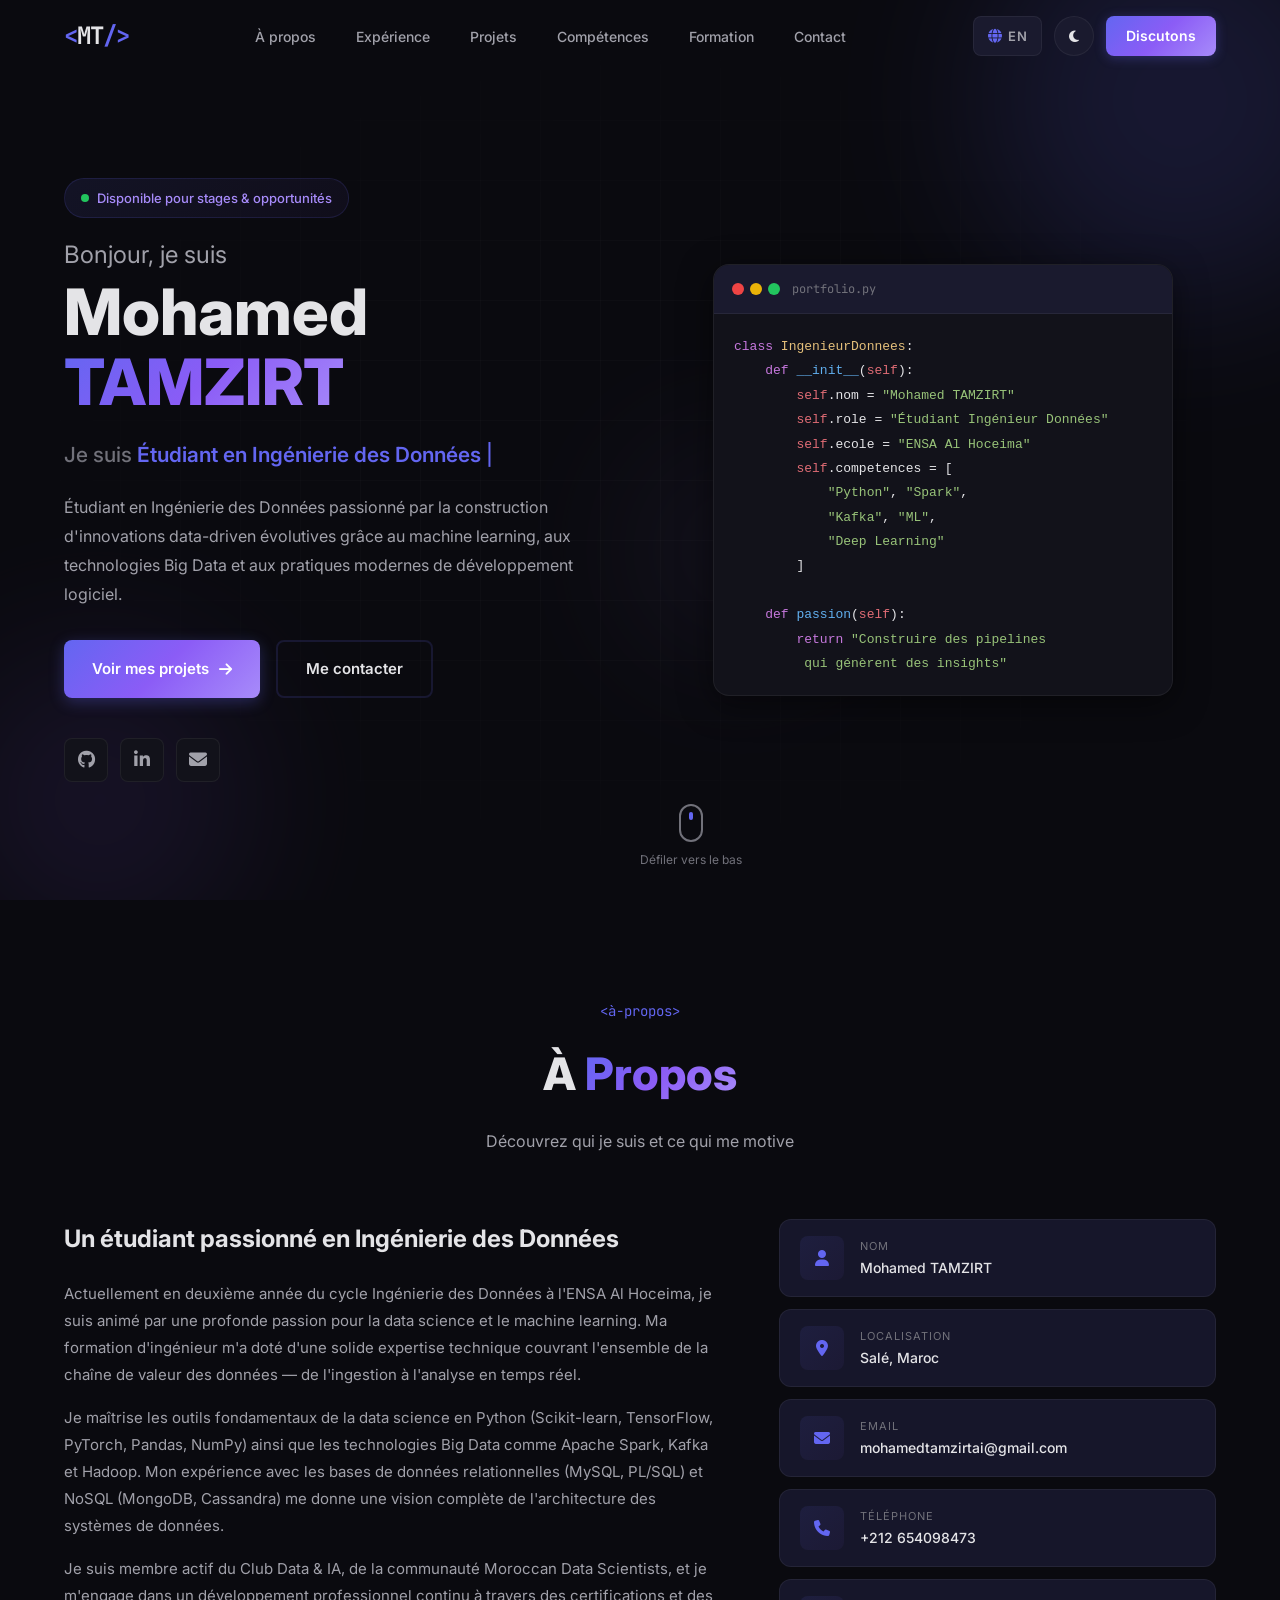
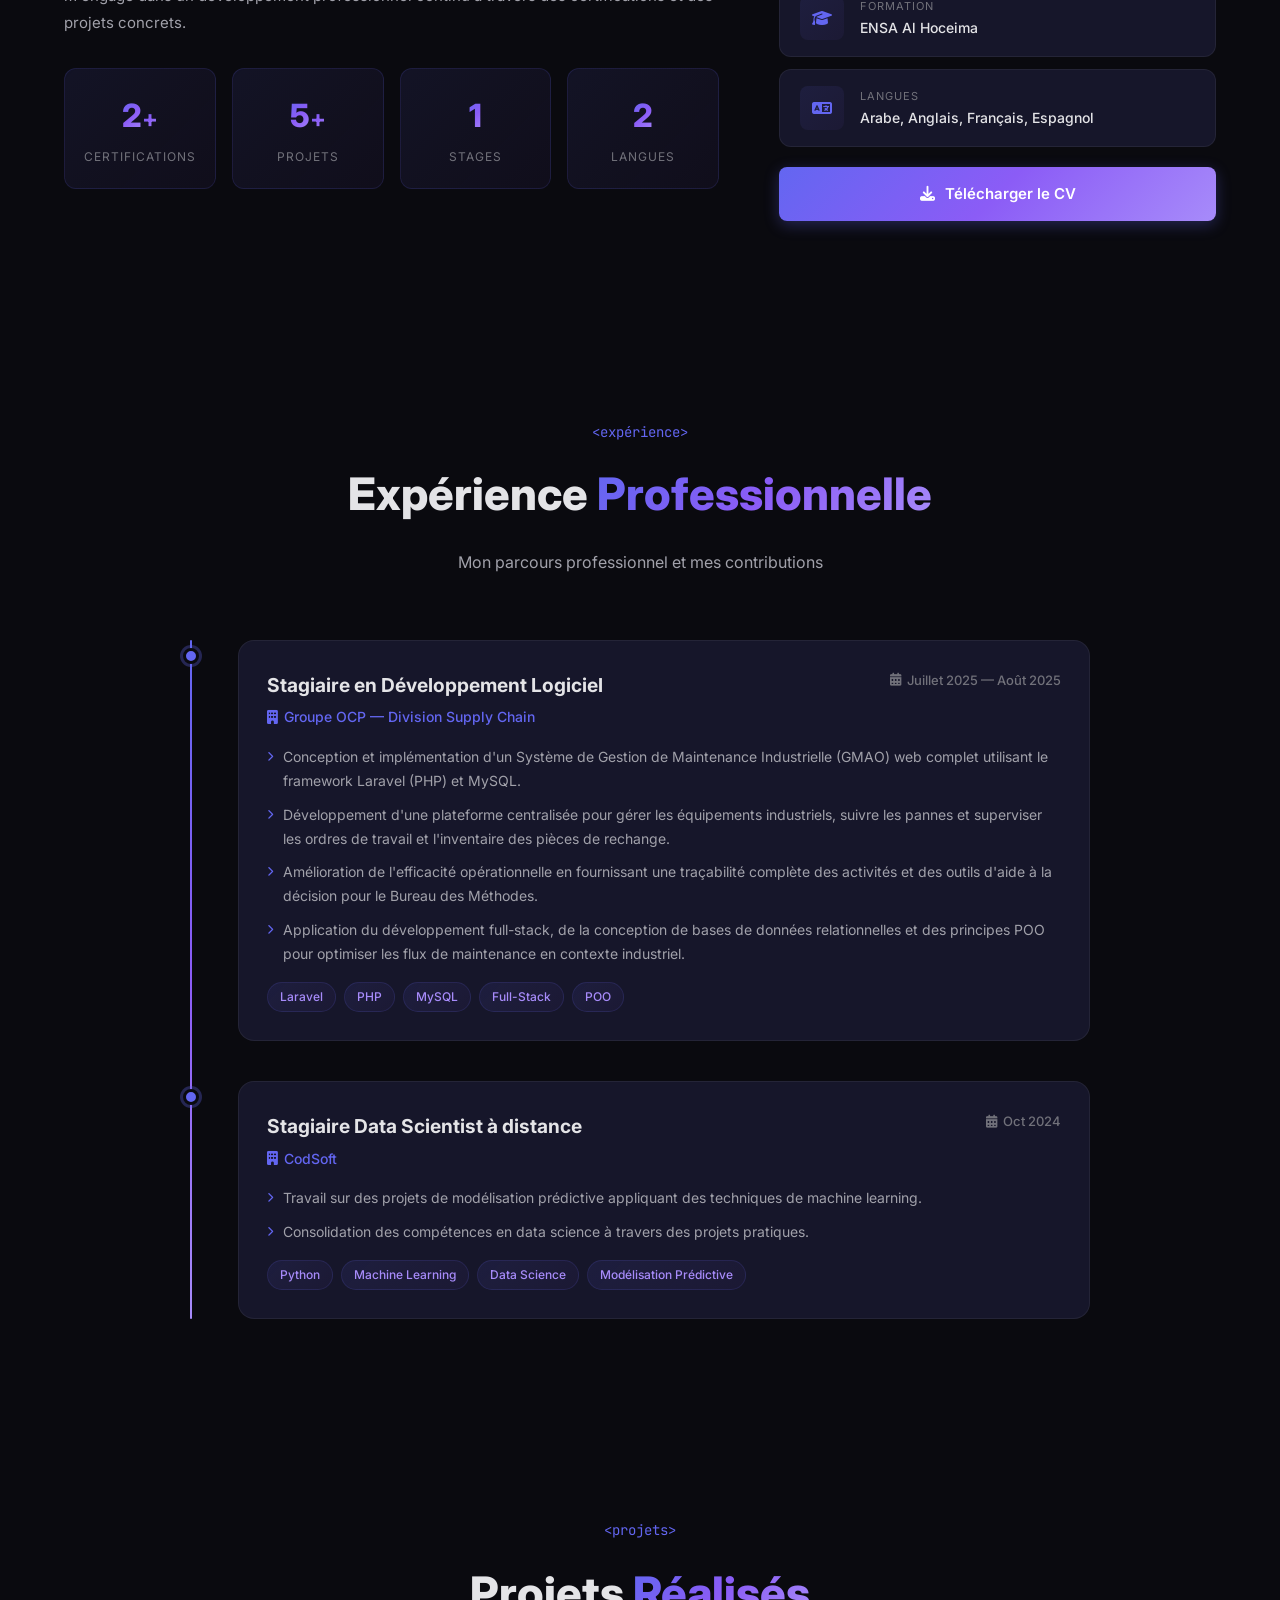
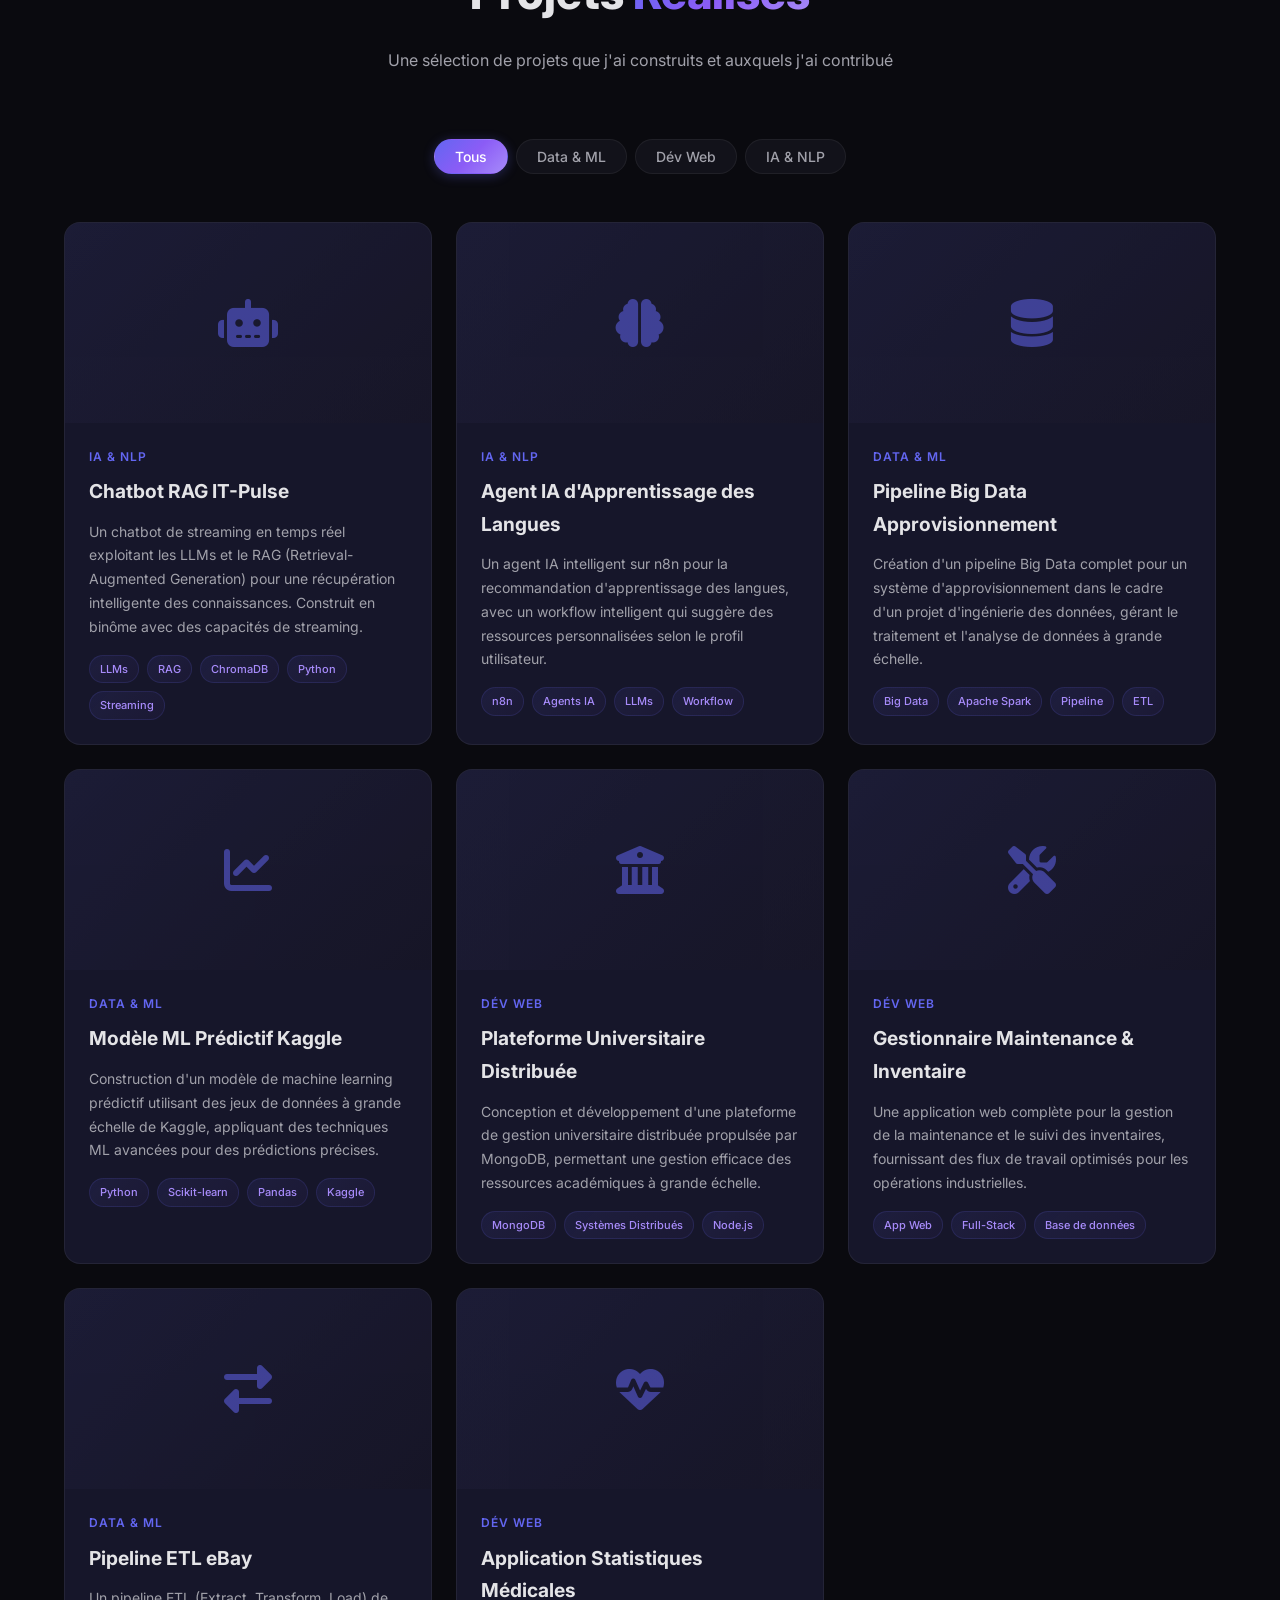
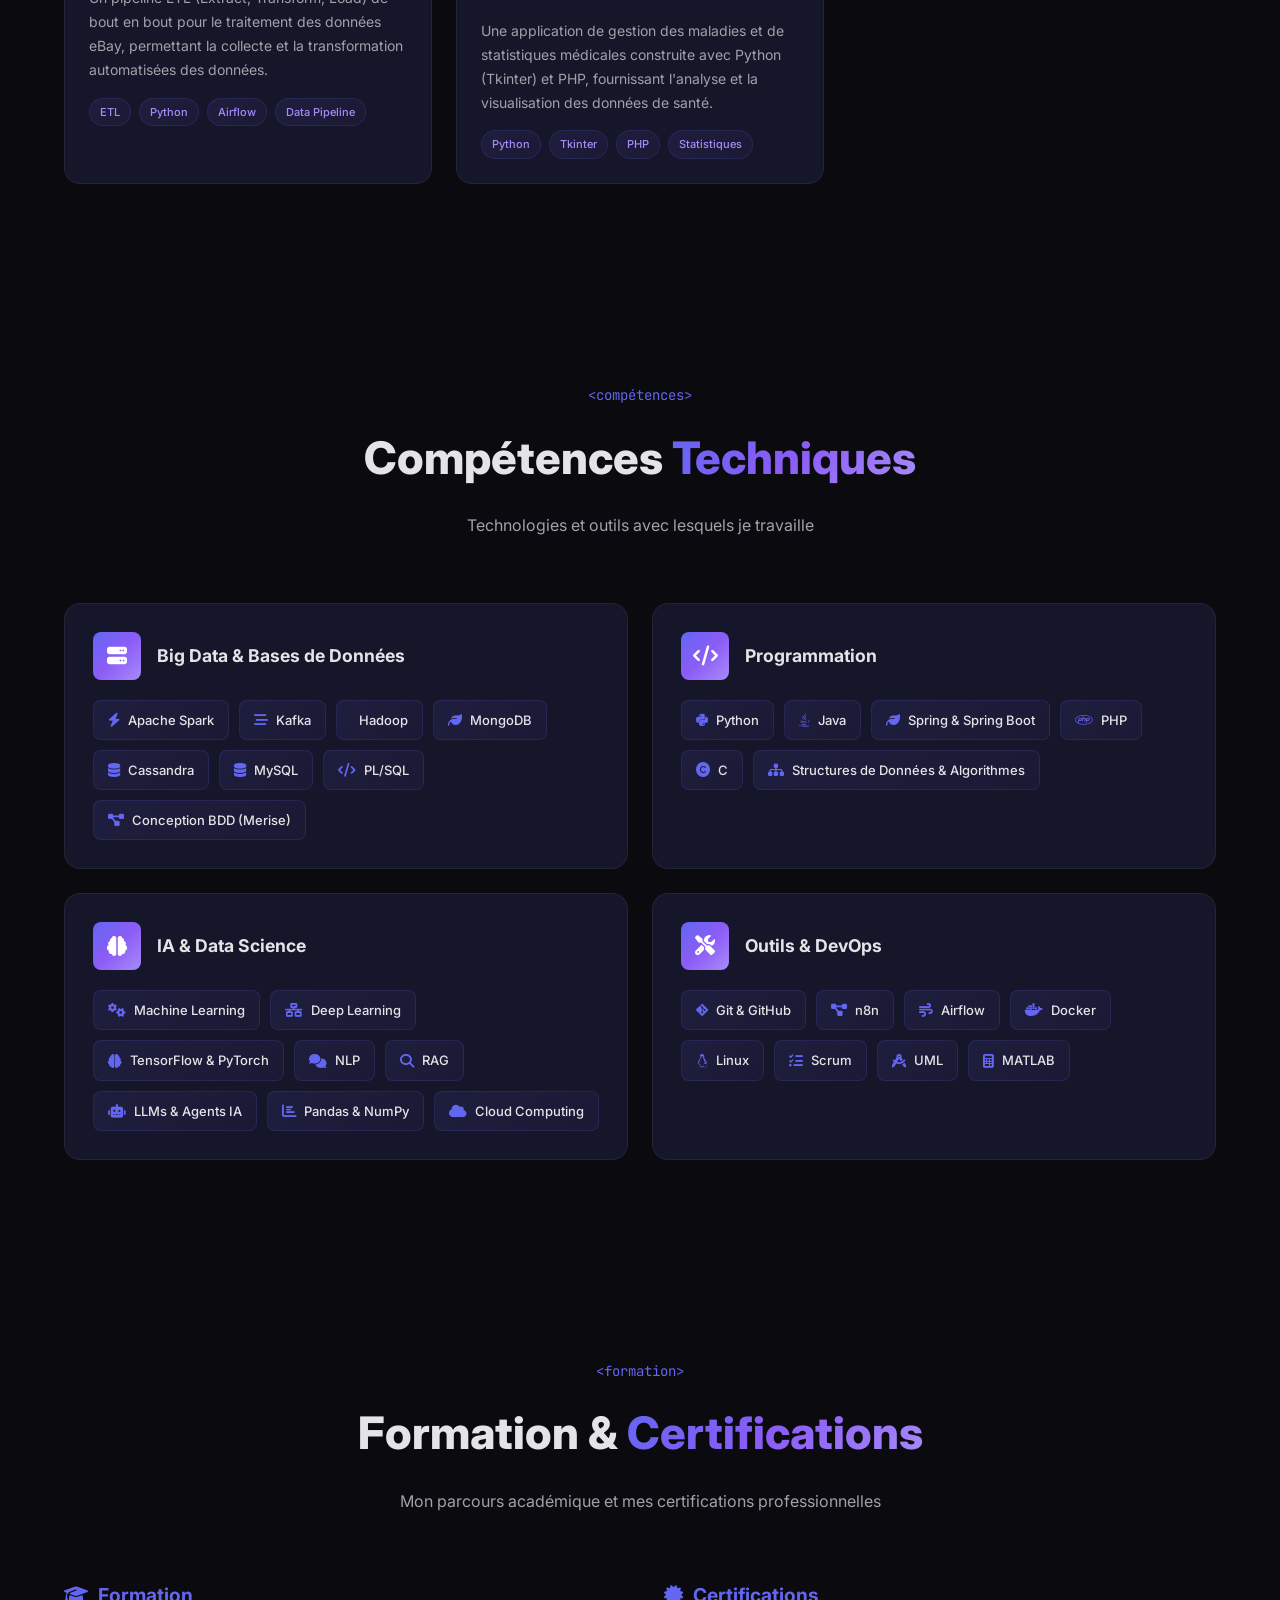
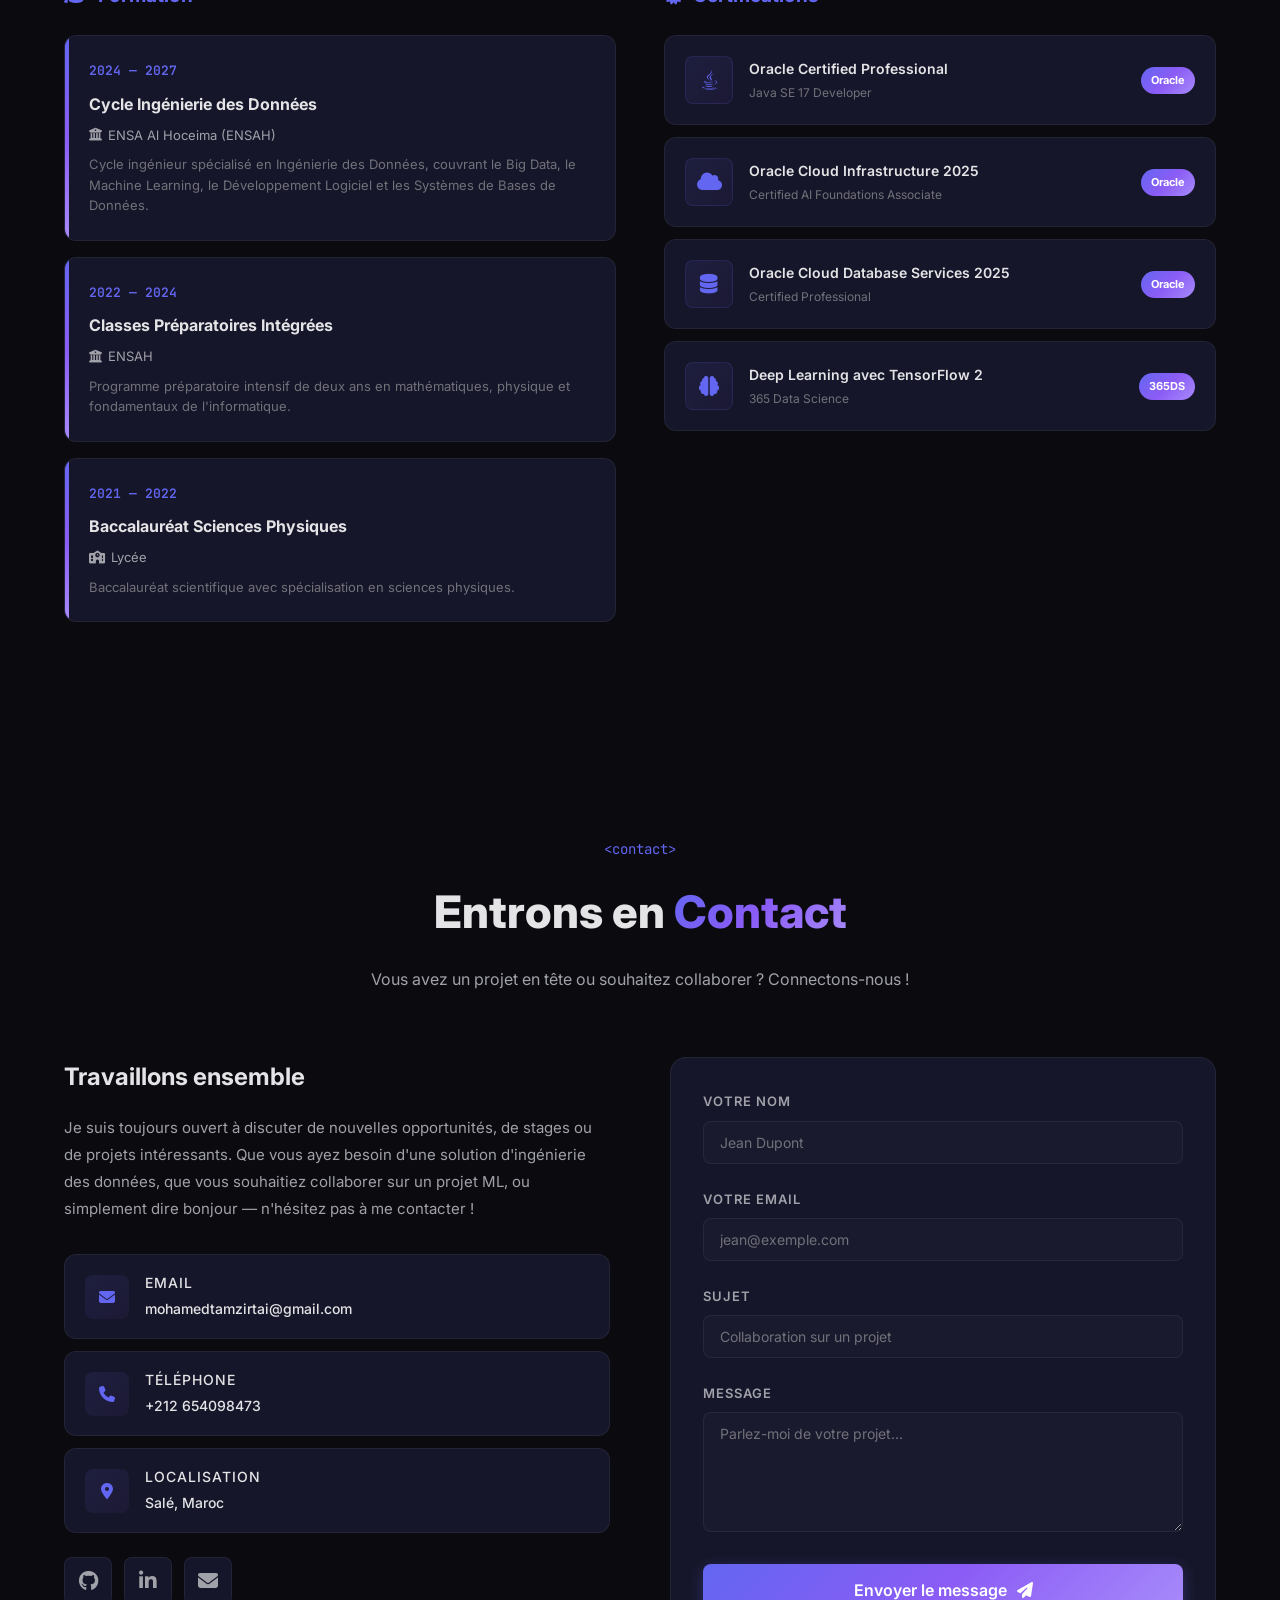
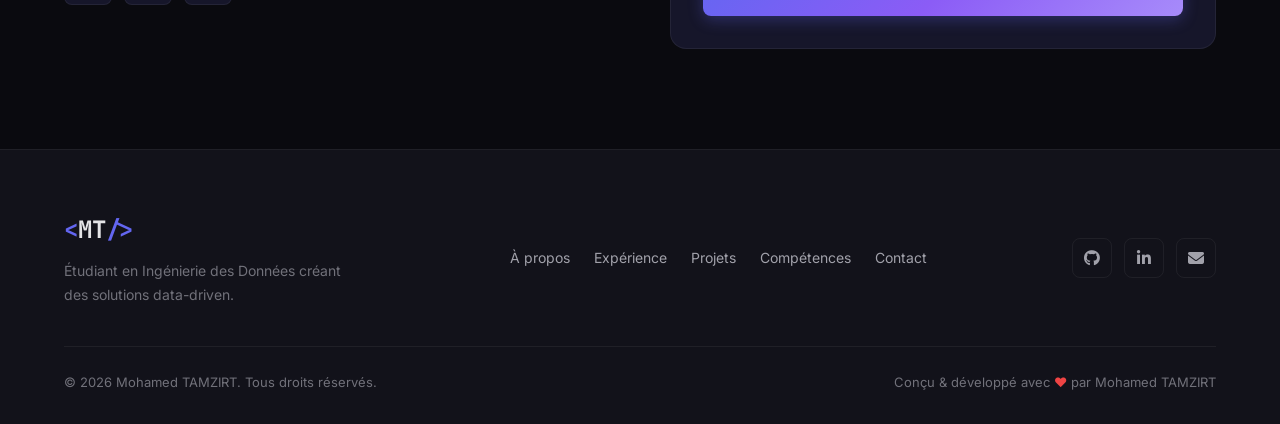
==== fr.html @ 0d6afde0 "feat: add main JavaScript functionality for interactive elements, smooth scrolling, theme toggle, ty" ====
<!DOCTYPE html>
<html lang="fr">
<head>
    <meta charset="UTF-8">
    <meta name="viewport" content="width=device-width, initial-scale=1.0">
    <title>Mohamed TAMZIRT | Étudiant en Ingénierie des Données</title>
    <meta name="description" content="Portfolio de Mohamed TAMZIRT - Étudiant en Ingénierie des Données spécialisé en Machine Learning, Big Data et Développement Logiciel.">
    <link rel="stylesheet" href="css/style.css">
    <link rel="preconnect" href="https://fonts.googleapis.com">
    <link rel="preconnect" href="https://fonts.gstatic.com" crossorigin>
    <link href="https://fonts.googleapis.com/css2?family=Inter:wght@300;400;500;600;700;800;900&family=JetBrains+Mono:wght@400;500;600&display=swap" rel="stylesheet">
    <link rel="stylesheet" href="https://cdnjs.cloudflare.com/ajax/libs/font-awesome/6.5.1/css/all.min.css">
</head>
<body>
    <!-- ==================== LOADER ==================== -->
    <div id="loader" class="loader">
        <div class="loader-content">
            <div class="loader-spinner"></div>
            <p class="loader-text">Chargement<span class="dots">...</span></p>
        </div>
    </div>

    <!-- ==================== CURSOR ==================== -->
    <div class="cursor-dot" id="cursor-dot"></div>
    <div class="cursor-outline" id="cursor-outline"></div>

    <!-- ==================== NAVIGATION ==================== -->
    <nav class="navbar" id="navbar">
        <div class="nav-container">
            <a href="#hero" class="nav-logo">
                <span class="logo-bracket">&lt;</span>MT<span class="logo-bracket">/&gt;</span>
            </a>
            <ul class="nav-menu" id="nav-menu">
                <li><a href="#about" class="nav-link" data-text="À propos">À propos</a></li>
                <li><a href="#experience" class="nav-link" data-text="Expérience">Expérience</a></li>
                <li><a href="#projects" class="nav-link" data-text="Projets">Projets</a></li>
                <li><a href="#skills" class="nav-link" data-text="Compétences">Compétences</a></li>
                <li><a href="#education" class="nav-link" data-text="Formation">Formation</a></li>
                <li><a href="#contact" class="nav-link" data-text="Contact">Contact</a></li>
            </ul>
            <div class="nav-actions">
                <a href="index.html" class="lang-switch" title="English version">
                    <i class="fas fa-globe"></i> EN
                </a>
                <button class="theme-toggle" id="theme-toggle" aria-label="Changer le thème">
                    <i class="fas fa-moon"></i>
                    <i class="fas fa-sun"></i>
                </button>
                <a href="#contact" class="nav-cta">Discutons</a>
                <button class="hamburger" id="hamburger" aria-label="Menu">
                    <span></span>
                    <span></span>
                    <span></span>
                </button>
            </div>
        </div>
    </nav>

    <!-- ==================== HERO ==================== -->
    <section id="hero" class="hero">
        <div class="hero-bg-effects">
            <div class="gradient-orb orb-1"></div>
            <div class="gradient-orb orb-2"></div>
            <div class="gradient-orb orb-3"></div>
            <div class="grid-overlay"></div>
        </div>
        <div class="hero-container">
            <div class="hero-content">
                <div class="hero-badge" data-aos="fade-down">
                    <span class="badge-dot"></span>
                    Disponible pour stages & opportunités
                </div>
                <h1 class="hero-title" data-aos="fade-up">
                    <span class="title-line">Bonjour, je suis</span>
                    <span class="title-name">Mohamed <span class="text-gradient">TAMZIRT</span></span>
                </h1>
                <div class="hero-typewriter" data-aos="fade-up" data-aos-delay="200">
                    <span class="typewriter-prefix">Je suis </span>
                    <span class="typewriter-text" id="typewriter"></span>
                    <span class="typewriter-cursor">|</span>
                </div>
                <p class="hero-description" data-aos="fade-up" data-aos-delay="300">
                    Étudiant en Ingénierie des Données passionné par la construction d'innovations 
                    data-driven évolutives grâce au machine learning, aux technologies Big Data et 
                    aux pratiques modernes de développement logiciel.
                </p>
                <div class="hero-actions" data-aos="fade-up" data-aos-delay="400">
                    <a href="#projects" class="btn btn-primary">
                        <span>Voir mes projets</span>
                        <i class="fas fa-arrow-right"></i>
                    </a>
                    <a href="#contact" class="btn btn-outline">
                        <span>Me contacter</span>
                    </a>
                </div>
                <div class="hero-socials" data-aos="fade-up" data-aos-delay="500">
                    <a href="https://github.com/TAMZIRT-MOHAMED" target="_blank" rel="noopener" class="social-link" aria-label="GitHub">
                        <i class="fab fa-github"></i>
                    </a>
                    <a href="https://www.linkedin.com/in/mohamed-tamzirt-740953252/" target="_blank" rel="noopener" class="social-link" aria-label="LinkedIn">
                        <i class="fab fa-linkedin-in"></i>
                    </a>
                    <a href="mailto:mohamedtamzirtai@gmail.com" class="social-link" aria-label="Email">
                        <i class="fas fa-envelope"></i>
                    </a>
                </div>
            </div>
            <div class="hero-visual" data-aos="fade-left" data-aos-delay="300">
                <div class="hero-card">
                    <div class="card-header">
                        <div class="card-dots">
                            <span class="dot red"></span>
                            <span class="dot yellow"></span>
                            <span class="dot green"></span>
                        </div>
                        <span class="card-title">portfolio.py</span>
                    </div>
                    <div class="card-body">
                        <pre><code><span class="code-keyword">class</span> <span class="code-class">IngenieurDonnees</span>:
    <span class="code-keyword">def</span> <span class="code-func">__init__</span>(<span class="code-param">self</span>):
        <span class="code-param">self</span>.nom = <span class="code-string">"Mohamed TAMZIRT"</span>
        <span class="code-param">self</span>.role = <span class="code-string">"Étudiant Ingénieur Données"</span>
        <span class="code-param">self</span>.ecole = <span class="code-string">"ENSA Al Hoceima"</span>
        <span class="code-param">self</span>.competences = [
            <span class="code-string">"Python"</span>, <span class="code-string">"Spark"</span>,
            <span class="code-string">"Kafka"</span>, <span class="code-string">"ML"</span>,
            <span class="code-string">"Deep Learning"</span>
        ]

    <span class="code-keyword">def</span> <span class="code-func">passion</span>(<span class="code-param">self</span>):
        <span class="code-keyword">return</span> <span class="code-string">"Construire des pipelines<br>         qui génèrent des insights"</span></code></pre>
                    </div>
                </div>
            </div>
        </div>
        <div class="scroll-indicator" data-aos="fade-up" data-aos-delay="600">
            <div class="mouse">
                <div class="wheel"></div>
            </div>
            <span>Défiler vers le bas</span>
        </div>
    </section>

    <!-- ==================== ABOUT ==================== -->
    <section id="about" class="section about">
        <div class="container">
            <div class="section-header" data-aos="fade-up">
                <span class="section-tag">&lt;à-propos&gt;</span>
                <h2 class="section-title">À <span class="text-gradient">Propos</span></h2>
                <p class="section-subtitle">Découvrez qui je suis et ce qui me motive</p>
            </div>
            <div class="about-grid">
                <div class="about-content" data-aos="fade-right">
                    <h3>Un étudiant passionné en Ingénierie des Données</h3>
                    <p>
                        Actuellement en deuxième année du cycle Ingénierie des Données à l'ENSA Al Hoceima, 
                        je suis animé par une profonde passion pour la data science et le machine learning. 
                        Ma formation d'ingénieur m'a doté d'une solide expertise technique couvrant l'ensemble 
                        de la chaîne de valeur des données — de l'ingestion à l'analyse en temps réel.
                    </p>
                    <p>
                        Je maîtrise les outils fondamentaux de la data science en Python (Scikit-learn, TensorFlow, 
                        PyTorch, Pandas, NumPy) ainsi que les technologies Big Data comme Apache Spark, Kafka 
                        et Hadoop. Mon expérience avec les bases de données relationnelles (MySQL, PL/SQL) et NoSQL 
                        (MongoDB, Cassandra) me donne une vision complète de l'architecture des systèmes de données.
                    </p>
                    <p>
                        Je suis membre actif du Club Data & IA, de la communauté Moroccan Data Scientists, 
                        et je m'engage dans un développement professionnel continu à travers des certifications 
                        et des projets concrets.
                    </p>
                    <div class="about-stats">
                        <div class="stat-card">
                            <span class="stat-number" data-count="4">0</span><span class="stat-plus">+</span>
                            <span class="stat-label">Certifications</span>
                        </div>
                        <div class="stat-card">
                            <span class="stat-number" data-count="8">0</span><span class="stat-plus">+</span>
                            <span class="stat-label">Projets</span>
                        </div>
                        <div class="stat-card">
                            <span class="stat-number" data-count="2">0</span>
                            <span class="stat-label">Stages</span>
                        </div>
                        <div class="stat-card">
                            <span class="stat-number" data-count="4">0</span>
                            <span class="stat-label">Langues</span>
                        </div>
                    </div>
                </div>
                <div class="about-details" data-aos="fade-left">
                    <div class="detail-card">
                        <div class="detail-icon"><i class="fas fa-user"></i></div>
                        <div class="detail-info">
                            <span class="detail-label">Nom</span>
                            <span class="detail-value">Mohamed TAMZIRT</span>
                        </div>
                    </div>
                    <div class="detail-card">
                        <div class="detail-icon"><i class="fas fa-map-marker-alt"></i></div>
                        <div class="detail-info">
                            <span class="detail-label">Localisation</span>
                            <span class="detail-value">Salé, Maroc</span>
                        </div>
                    </div>
                    <div class="detail-card">
                        <div class="detail-icon"><i class="fas fa-envelope"></i></div>
                        <div class="detail-info">
                            <span class="detail-label">Email</span>
                            <span class="detail-value">mohamedtamzirtai@gmail.com</span>
                        </div>
                    </div>
                    <div class="detail-card">
                        <div class="detail-icon"><i class="fas fa-phone"></i></div>
                        <div class="detail-info">
                            <span class="detail-label">Téléphone</span>
                            <span class="detail-value">+212 654098473</span>
                        </div>
                    </div>
                    <div class="detail-card">
                        <div class="detail-icon"><i class="fas fa-graduation-cap"></i></div>
                        <div class="detail-info">
                            <span class="detail-label">Formation</span>
                            <span class="detail-value">ENSA Al Hoceima</span>
                        </div>
                    </div>
                    <div class="detail-card">
                        <div class="detail-icon"><i class="fas fa-language"></i></div>
                        <div class="detail-info">
                            <span class="detail-label">Langues</span>
                            <span class="detail-value">Arabe, Anglais, Français, Espagnol</span>
                        </div>
                    </div>
                    <a href="assets/Mohamed_TAMZIRT_Resume_FR.pdf" class="btn btn-primary btn-download" download>
                        <i class="fas fa-download"></i>
                        <span>Télécharger le CV</span>
                    </a>
                </div>
            </div>
        </div>
    </section>

    <!-- ==================== EXPERIENCE ==================== -->
    <section id="experience" class="section experience">
        <div class="container">
            <div class="section-header" data-aos="fade-up">
                <span class="section-tag">&lt;expérience&gt;</span>
                <h2 class="section-title">Expérience <span class="text-gradient">Professionnelle</span></h2>
                <p class="section-subtitle">Mon parcours professionnel et mes contributions</p>
            </div>
            <div class="timeline">
                <div class="timeline-item" data-aos="fade-up">
                    <div class="timeline-marker">
                        <div class="marker-dot"></div>
                    </div>
                    <div class="timeline-content">
                        <div class="timeline-header">
                            <div class="timeline-title-group">
                                <h3>Stagiaire en Développement Logiciel</h3>
                                <span class="timeline-company">
                                    <i class="fas fa-building"></i> Groupe OCP — Division Supply Chain
                                </span>
                            </div>
                            <span class="timeline-date">
                                <i class="fas fa-calendar-alt"></i> Juillet 2025 — Août 2025
                            </span>
                        </div>
                        <ul class="timeline-details">
                            <li>
                                <i class="fas fa-chevron-right"></i>
                                Conception et implémentation d'un Système de Gestion de Maintenance Industrielle (GMAO) 
                                web complet utilisant le framework Laravel (PHP) et MySQL.
                            </li>
                            <li>
                                <i class="fas fa-chevron-right"></i>
                                Développement d'une plateforme centralisée pour gérer les équipements industriels, 
                                suivre les pannes et superviser les ordres de travail et l'inventaire des pièces de rechange.
                            </li>
                            <li>
                                <i class="fas fa-chevron-right"></i>
                                Amélioration de l'efficacité opérationnelle en fournissant une traçabilité complète 
                                des activités et des outils d'aide à la décision pour le Bureau des Méthodes.
                            </li>
                            <li>
                                <i class="fas fa-chevron-right"></i>
                                Application du développement full-stack, de la conception de bases de données relationnelles 
                                et des principes POO pour optimiser les flux de maintenance en contexte industriel.
                            </li>
                        </ul>
                        <div class="timeline-tags">
                            <span class="tag">Laravel</span>
                            <span class="tag">PHP</span>
                            <span class="tag">MySQL</span>
                            <span class="tag">Full-Stack</span>
                            <span class="tag">POO</span>
                        </div>
                    </div>
                </div>
                <div class="timeline-item" data-aos="fade-up" data-aos-delay="200">
                    <div class="timeline-marker">
                        <div class="marker-dot"></div>
                    </div>
                    <div class="timeline-content">
                        <div class="timeline-header">
                            <div class="timeline-title-group">
                                <h3>Stagiaire Data Scientist à distance</h3>
                                <span class="timeline-company">
                                    <i class="fas fa-building"></i> CodSoft
                                </span>
                            </div>
                            <span class="timeline-date">
                                <i class="fas fa-calendar-alt"></i> Oct 2024
                            </span>
                        </div>
                        <ul class="timeline-details">
                            <li>
                                <i class="fas fa-chevron-right"></i>
                                Travail sur des projets de modélisation prédictive appliquant des techniques de machine learning.
                            </li>
                            <li>
                                <i class="fas fa-chevron-right"></i>
                                Consolidation des compétences en data science à travers des projets pratiques.
                            </li>
                        </ul>
                        <div class="timeline-tags">
                            <span class="tag">Python</span>
                            <span class="tag">Machine Learning</span>
                            <span class="tag">Data Science</span>
                            <span class="tag">Modélisation Prédictive</span>
                        </div>
                    </div>
                </div>
            </div>
        </div>
    </section>

    <!-- ==================== PROJECTS ==================== -->
    <section id="projects" class="section projects">
        <div class="container">
            <div class="section-header" data-aos="fade-up">
                <span class="section-tag">&lt;projets&gt;</span>
                <h2 class="section-title">Projets <span class="text-gradient">Réalisés</span></h2>
                <p class="section-subtitle">Une sélection de projets que j'ai construits et auxquels j'ai contribué</p>
            </div>
            <div class="projects-filter" data-aos="fade-up">
                <button class="filter-btn active" data-filter="all">Tous</button>
                <button class="filter-btn" data-filter="data">Data & ML</button>
                <button class="filter-btn" data-filter="web">Dév Web</button>
                <button class="filter-btn" data-filter="ai">IA & NLP</button>
            </div>
            <div class="projects-grid">
                <!-- Project 1: IT-Pulse RAG -->
                <div class="project-card" data-category="ai" data-aos="fade-up">
                    <div class="project-image">
                        <div class="project-placeholder">
                            <i class="fas fa-robot"></i>
                        </div>
                        <div class="project-overlay">
                            <div class="project-links">
                                <a href="#" class="project-link" aria-label="Voir le projet">
                                    <i class="fas fa-external-link-alt"></i>
                                </a>
                                <a href="#" class="project-link" aria-label="Code source">
                                    <i class="fab fa-github"></i>
                                </a>
                            </div>
                        </div>
                    </div>
                    <div class="project-info">
                        <div class="project-category">IA & NLP</div>
                        <h3 class="project-title">Chatbot RAG IT-Pulse</h3>
                        <p class="project-description">
                            Un chatbot de streaming en temps réel exploitant les LLMs et le RAG (Retrieval-Augmented Generation) 
                            pour une récupération intelligente des connaissances. Construit en binôme avec des capacités de streaming.
                        </p>
                        <div class="project-tech">
                            <span>LLMs</span>
                            <span>RAG</span>
                            <span>ChromaDB</span>
                            <span>Python</span>
                            <span>Streaming</span>
                        </div>
                    </div>
                </div>

                <!-- Project 2: AI Language Agent -->
                <div class="project-card" data-category="ai" data-aos="fade-up" data-aos-delay="100">
                    <div class="project-image">
                        <div class="project-placeholder">
                            <i class="fas fa-brain"></i>
                        </div>
                        <div class="project-overlay">
                            <div class="project-links">
                                <a href="#" class="project-link" aria-label="Voir le projet">
                                    <i class="fas fa-external-link-alt"></i>
                                </a>
                                <a href="#" class="project-link" aria-label="Code source">
                                    <i class="fab fa-github"></i>
                                </a>
                            </div>
                        </div>
                    </div>
                    <div class="project-info">
                        <div class="project-category">IA & NLP</div>
                        <h3 class="project-title">Agent IA d'Apprentissage des Langues</h3>
                        <p class="project-description">
                            Un agent IA intelligent sur n8n pour la recommandation d'apprentissage des langues, 
                            avec un workflow intelligent qui suggère des ressources personnalisées selon le profil utilisateur.
                        </p>
                        <div class="project-tech">
                            <span>n8n</span>
                            <span>Agents IA</span>
                            <span>LLMs</span>
                            <span>Workflow</span>
                        </div>
                    </div>
                </div>

                <!-- Project 3: Big Data Pipeline -->
                <div class="project-card" data-category="data" data-aos="fade-up" data-aos-delay="200">
                    <div class="project-image">
                        <div class="project-placeholder">
                            <i class="fas fa-database"></i>
                        </div>
                        <div class="project-overlay">
                            <div class="project-links">
                                <a href="#" class="project-link" aria-label="Voir le projet">
                                    <i class="fas fa-external-link-alt"></i>
                                </a>
                                <a href="#" class="project-link" aria-label="Code source">
                                    <i class="fab fa-github"></i>
                                </a>
                            </div>
                        </div>
                    </div>
                    <div class="project-info">
                        <div class="project-category">Data & ML</div>
                        <h3 class="project-title">Pipeline Big Data Approvisionnement</h3>
                        <p class="project-description">
                            Création d'un pipeline Big Data complet pour un système d'approvisionnement 
                            dans le cadre d'un projet d'ingénierie des données, gérant le traitement et l'analyse de données à grande échelle.
                        </p>
                        <div class="project-tech">
                            <span>Big Data</span>
                            <span>Apache Spark</span>
                            <span>Pipeline</span>
                            <span>ETL</span>
                        </div>
                    </div>
                </div>

                <!-- Project 4: Predictive ML Model -->
                <div class="project-card" data-category="data" data-aos="fade-up" data-aos-delay="300">
                    <div class="project-image">
                        <div class="project-placeholder">
                            <i class="fas fa-chart-line"></i>
                        </div>
                        <div class="project-overlay">
                            <div class="project-links">
                                <a href="#" class="project-link" aria-label="Voir le projet">
                                    <i class="fas fa-external-link-alt"></i>
                                </a>
                                <a href="#" class="project-link" aria-label="Code source">
                                    <i class="fab fa-github"></i>
                                </a>
                            </div>
                        </div>
                    </div>
                    <div class="project-info">
                        <div class="project-category">Data & ML</div>
                        <h3 class="project-title">Modèle ML Prédictif Kaggle</h3>
                        <p class="project-description">
                            Construction d'un modèle de machine learning prédictif utilisant des jeux de données 
                            à grande échelle de Kaggle, appliquant des techniques ML avancées pour des prédictions précises.
                        </p>
                        <div class="project-tech">
                            <span>Python</span>
                            <span>Scikit-learn</span>
                            <span>Pandas</span>
                            <span>Kaggle</span>
                        </div>
                    </div>
                </div>

                <!-- Project 5: University Platform -->
                <div class="project-card" data-category="web" data-aos="fade-up">
                    <div class="project-image">
                        <div class="project-placeholder">
                            <i class="fas fa-university"></i>
                        </div>
                        <div class="project-overlay">
                            <div class="project-links">
                                <a href="#" class="project-link" aria-label="Voir le projet">
                                    <i class="fas fa-external-link-alt"></i>
                                </a>
                                <a href="#" class="project-link" aria-label="Code source">
                                    <i class="fab fa-github"></i>
                                </a>
                            </div>
                        </div>
                    </div>
                    <div class="project-info">
                        <div class="project-category">Dév Web</div>
                        <h3 class="project-title">Plateforme Universitaire Distribuée</h3>
                        <p class="project-description">
                            Conception et développement d'une plateforme de gestion universitaire distribuée 
                            propulsée par MongoDB, permettant une gestion efficace des ressources académiques à grande échelle.
                        </p>
                        <div class="project-tech">
                            <span>MongoDB</span>
                            <span>Systèmes Distribués</span>
                            <span>Node.js</span>
                        </div>
                    </div>
                </div>

                <!-- Project 6: Maintenance & Inventory App -->
                <div class="project-card" data-category="web" data-aos="fade-up" data-aos-delay="100">
                    <div class="project-image">
                        <div class="project-placeholder">
                            <i class="fas fa-tools"></i>
                        </div>
                        <div class="project-overlay">
                            <div class="project-links">
                                <a href="#" class="project-link" aria-label="Voir le projet">
                                    <i class="fas fa-external-link-alt"></i>
                                </a>
                                <a href="#" class="project-link" aria-label="Code source">
                                    <i class="fab fa-github"></i>
                                </a>
                            </div>
                        </div>
                    </div>
                    <div class="project-info">
                        <div class="project-category">Dév Web</div>
                        <h3 class="project-title">Gestionnaire Maintenance & Inventaire</h3>
                        <p class="project-description">
                            Une application web complète pour la gestion de la maintenance et le suivi des inventaires, 
                            fournissant des flux de travail optimisés pour les opérations industrielles.
                        </p>
                        <div class="project-tech">
                            <span>App Web</span>
                            <span>Full-Stack</span>
                            <span>Base de données</span>
                        </div>
                    </div>
                </div>

                <!-- Project 7: eBay ETL Pipeline -->
                <div class="project-card" data-category="data" data-aos="fade-up" data-aos-delay="200">
                    <div class="project-image">
                        <div class="project-placeholder">
                            <i class="fas fa-exchange-alt"></i>
                        </div>
                        <div class="project-overlay">
                            <div class="project-links">
                                <a href="#" class="project-link" aria-label="Voir le projet">
                                    <i class="fas fa-external-link-alt"></i>
                                </a>
                                <a href="#" class="project-link" aria-label="Code source">
                                    <i class="fab fa-github"></i>
                                </a>
                            </div>
                        </div>
                    </div>
                    <div class="project-info">
                        <div class="project-category">Data & ML</div>
                        <h3 class="project-title">Pipeline ETL eBay</h3>
                        <p class="project-description">
                            Un pipeline ETL (Extract, Transform, Load) de bout en bout pour le traitement des données eBay, 
                            permettant la collecte et la transformation automatisées des données.
                        </p>
                        <div class="project-tech">
                            <span>ETL</span>
                            <span>Python</span>
                            <span>Airflow</span>
                            <span>Data Pipeline</span>
                        </div>
                    </div>
                </div>

                <!-- Project 8: Medical Stats App -->
                <div class="project-card" data-category="web" data-aos="fade-up" data-aos-delay="300">
                    <div class="project-image">
                        <div class="project-placeholder">
                            <i class="fas fa-heartbeat"></i>
                        </div>
                        <div class="project-overlay">
                            <div class="project-links">
                                <a href="#" class="project-link" aria-label="Voir le projet">
                                    <i class="fas fa-external-link-alt"></i>
                                </a>
                                <a href="#" class="project-link" aria-label="Code source">
                                    <i class="fab fa-github"></i>
                                </a>
                            </div>
                        </div>
                    </div>
                    <div class="project-info">
                        <div class="project-category">Dév Web</div>
                        <h3 class="project-title">Application Statistiques Médicales</h3>
                        <p class="project-description">
                            Une application de gestion des maladies et de statistiques médicales construite avec Python (Tkinter) 
                            et PHP, fournissant l'analyse et la visualisation des données de santé.
                        </p>
                        <div class="project-tech">
                            <span>Python</span>
                            <span>Tkinter</span>
                            <span>PHP</span>
                            <span>Statistiques</span>
                        </div>
                    </div>
                </div>
            </div>
        </div>
    </section>

    <!-- ==================== SKILLS ==================== -->
    <section id="skills" class="section skills">
        <div class="container">
            <div class="section-header" data-aos="fade-up">
                <span class="section-tag">&lt;compétences&gt;</span>
                <h2 class="section-title">Compétences <span class="text-gradient">Techniques</span></h2>
                <p class="section-subtitle">Technologies et outils avec lesquels je travaille</p>
            </div>
            <div class="skills-grid">
                <!-- Big Data & Databases -->
                <div class="skill-category" data-aos="fade-up">
                    <div class="skill-category-header">
                        <div class="skill-icon"><i class="fas fa-server"></i></div>
                        <h3>Big Data & Bases de Données</h3>
                    </div>
                    <div class="skill-tags">
                        <div class="skill-tag">
                            <i class="fas fa-bolt"></i>
                            <span>Apache Spark</span>
                        </div>
                        <div class="skill-tag">
                            <i class="fas fa-stream"></i>
                            <span>Kafka</span>
                        </div>
                        <div class="skill-tag">
                            <i class="fas fa-elephant"></i>
                            <span>Hadoop</span>
                        </div>
                        <div class="skill-tag">
                            <i class="fas fa-leaf"></i>
                            <span>MongoDB</span>
                        </div>
                        <div class="skill-tag">
                            <i class="fas fa-database"></i>
                            <span>Cassandra</span>
                        </div>
                        <div class="skill-tag">
                            <i class="fas fa-database"></i>
                            <span>MySQL</span>
                        </div>
                        <div class="skill-tag">
                            <i class="fas fa-code"></i>
                            <span>PL/SQL</span>
                        </div>
                        <div class="skill-tag">
                            <i class="fas fa-project-diagram"></i>
                            <span>Conception BDD (Merise)</span>
                        </div>
                    </div>
                </div>

                <!-- Programming -->
                <div class="skill-category" data-aos="fade-up" data-aos-delay="100">
                    <div class="skill-category-header">
                        <div class="skill-icon"><i class="fas fa-code"></i></div>
                        <h3>Programmation</h3>
                    </div>
                    <div class="skill-tags">
                        <div class="skill-tag">
                            <i class="fab fa-python"></i>
                            <span>Python</span>
                        </div>
                        <div class="skill-tag">
                            <i class="fab fa-java"></i>
                            <span>Java</span>
                        </div>
                        <div class="skill-tag">
                            <i class="fas fa-leaf"></i>
                            <span>Spring & Spring Boot</span>
                        </div>
                        <div class="skill-tag">
                            <i class="fab fa-php"></i>
                            <span>PHP</span>
                        </div>
                        <div class="skill-tag">
                            <i class="fas fa-copyright"></i>
                            <span>C</span>
                        </div>
                        <div class="skill-tag">
                            <i class="fas fa-sitemap"></i>
                            <span>Structures de Données & Algorithmes</span>
                        </div>
                    </div>
                </div>

                <!-- AI & Data Science -->
                <div class="skill-category" data-aos="fade-up" data-aos-delay="200">
                    <div class="skill-category-header">
                        <div class="skill-icon"><i class="fas fa-brain"></i></div>
                        <h3>IA & Data Science</h3>
                    </div>
                    <div class="skill-tags">
                        <div class="skill-tag">
                            <i class="fas fa-cogs"></i>
                            <span>Machine Learning</span>
                        </div>
                        <div class="skill-tag">
                            <i class="fas fa-network-wired"></i>
                            <span>Deep Learning</span>
                        </div>
                        <div class="skill-tag">
                            <i class="fas fa-brain"></i>
                            <span>TensorFlow & PyTorch</span>
                        </div>
                        <div class="skill-tag">
                            <i class="fas fa-comments"></i>
                            <span>NLP</span>
                        </div>
                        <div class="skill-tag">
                            <i class="fas fa-search"></i>
                            <span>RAG</span>
                        </div>
                        <div class="skill-tag">
                            <i class="fas fa-robot"></i>
                            <span>LLMs & Agents IA</span>
                        </div>
                        <div class="skill-tag">
                            <i class="fas fa-chart-bar"></i>
                            <span>Pandas & NumPy</span>
                        </div>
                        <div class="skill-tag">
                            <i class="fas fa-cloud"></i>
                            <span>Cloud Computing</span>
                        </div>
                    </div>
                </div>

                <!-- Tools & OS -->
                <div class="skill-category" data-aos="fade-up" data-aos-delay="300">
                    <div class="skill-category-header">
                        <div class="skill-icon"><i class="fas fa-tools"></i></div>
                        <h3>Outils & DevOps</h3>
                    </div>
                    <div class="skill-tags">
                        <div class="skill-tag">
                            <i class="fab fa-git-alt"></i>
                            <span>Git & GitHub</span>
                        </div>
                        <div class="skill-tag">
                            <i class="fas fa-project-diagram"></i>
                            <span>n8n</span>
                        </div>
                        <div class="skill-tag">
                            <i class="fas fa-wind"></i>
                            <span>Airflow</span>
                        </div>
                        <div class="skill-tag">
                            <i class="fab fa-docker"></i>
                            <span>Docker</span>
                        </div>
                        <div class="skill-tag">
                            <i class="fab fa-linux"></i>
                            <span>Linux</span>
                        </div>
                        <div class="skill-tag">
                            <i class="fas fa-tasks"></i>
                            <span>Scrum</span>
                        </div>
                        <div class="skill-tag">
                            <i class="fas fa-drafting-compass"></i>
                            <span>UML</span>
                        </div>
                        <div class="skill-tag">
                            <i class="fas fa-calculator"></i>
                            <span>MATLAB</span>
                        </div>
                    </div>
                </div>
            </div>
        </div>
    </section>

    <!-- ==================== EDUCATION ==================== -->
    <section id="education" class="section education">
        <div class="container">
            <div class="section-header" data-aos="fade-up">
                <span class="section-tag">&lt;formation&gt;</span>
                <h2 class="section-title">Formation & <span class="text-gradient">Certifications</span></h2>
                <p class="section-subtitle">Mon parcours académique et mes certifications professionnelles</p>
            </div>
            <div class="education-grid">
                <div class="education-column" data-aos="fade-right">
                    <h3 class="column-title"><i class="fas fa-graduation-cap"></i> Formation</h3>
                    <div class="edu-card">
                        <div class="edu-year">2024 — 2027</div>
                        <h4>Cycle Ingénierie des Données</h4>
                        <p class="edu-school"><i class="fas fa-university"></i> ENSA Al Hoceima (ENSAH)</p>
                        <p class="edu-description">Cycle ingénieur spécialisé en Ingénierie des Données, couvrant le Big Data, le Machine Learning, le Développement Logiciel et les Systèmes de Bases de Données.</p>
                    </div>
                    <div class="edu-card">
                        <div class="edu-year">2022 — 2024</div>
                        <h4>Classes Préparatoires Intégrées</h4>
                        <p class="edu-school"><i class="fas fa-university"></i> ENSAH</p>
                        <p class="edu-description">Programme préparatoire intensif de deux ans en mathématiques, physique et fondamentaux de l'informatique.</p>
                    </div>
                    <div class="edu-card">
                        <div class="edu-year">2021 — 2022</div>
                        <h4>Baccalauréat Sciences Physiques</h4>
                        <p class="edu-school"><i class="fas fa-school"></i> Lycée</p>
                        <p class="edu-description">Baccalauréat scientifique avec spécialisation en sciences physiques.</p>
                    </div>
                </div>
                <div class="education-column" data-aos="fade-left">
                    <h3 class="column-title"><i class="fas fa-certificate"></i> Certifications</h3>
                    <div class="cert-card">
                        <div class="cert-icon"><i class="fab fa-java"></i></div>
                        <div class="cert-info">
                            <h4>Oracle Certified Professional</h4>
                            <p>Java SE 17 Developer</p>
                        </div>
                        <div class="cert-badge">Oracle</div>
                    </div>
                    <div class="cert-card">
                        <div class="cert-icon"><i class="fas fa-cloud"></i></div>
                        <div class="cert-info">
                            <h4>Oracle Cloud Infrastructure 2025</h4>
                            <p>Certified AI Foundations Associate</p>
                        </div>
                        <div class="cert-badge">Oracle</div>
                    </div>
                    <div class="cert-card">
                        <div class="cert-icon"><i class="fas fa-database"></i></div>
                        <div class="cert-info">
                            <h4>Oracle Cloud Database Services 2025</h4>
                            <p>Certified Professional</p>
                        </div>
                        <div class="cert-badge">Oracle</div>
                    </div>
                    <div class="cert-card">
                        <div class="cert-icon"><i class="fas fa-brain"></i></div>
                        <div class="cert-info">
                            <h4>Deep Learning avec TensorFlow 2</h4>
                            <p>365 Data Science</p>
                        </div>
                        <div class="cert-badge">365DS</div>
                    </div>
                </div>
            </div>
        </div>
    </section>

    <!-- ==================== CONTACT ==================== -->
    <section id="contact" class="section contact">
        <div class="container">
            <div class="section-header" data-aos="fade-up">
                <span class="section-tag">&lt;contact&gt;</span>
                <h2 class="section-title">Entrons en <span class="text-gradient">Contact</span></h2>
                <p class="section-subtitle">Vous avez un projet en tête ou souhaitez collaborer ? Connectons-nous !</p>
            </div>
            <div class="contact-grid">
                <div class="contact-info" data-aos="fade-right">
                    <h3>Travaillons ensemble</h3>
                    <p>
                        Je suis toujours ouvert à discuter de nouvelles opportunités, de stages ou de projets intéressants. 
                        Que vous ayez besoin d'une solution d'ingénierie des données, que vous souhaitiez collaborer sur un projet ML, 
                        ou simplement dire bonjour — n'hésitez pas à me contacter !
                    </p>
                    <div class="contact-cards">
                        <div class="contact-card">
                            <div class="contact-card-icon"><i class="fas fa-envelope"></i></div>
                            <div class="contact-card-info">
                                <span class="contact-card-label">Email</span>
                                <a href="mailto:mohamedtamzirtai@gmail.com">mohamedtamzirtai@gmail.com</a>
                            </div>
                        </div>
                        <div class="contact-card">
                            <div class="contact-card-icon"><i class="fas fa-phone"></i></div>
                            <div class="contact-card-info">
                                <span class="contact-card-label">Téléphone</span>
                                <a href="tel:+212654098473">+212 654098473</a>
                            </div>
                        </div>
                        <div class="contact-card">
                            <div class="contact-card-icon"><i class="fas fa-map-marker-alt"></i></div>
                            <div class="contact-card-info">
                                <span class="contact-card-label">Localisation</span>
                                <span>Salé, Maroc</span>
                            </div>
                        </div>
                    </div>
                    <div class="contact-socials">
                        <a href="https://github.com/TAMZIRT-MOHAMED" target="_blank" rel="noopener" class="contact-social" aria-label="GitHub">
                            <i class="fab fa-github"></i>
                        </a>
                        <a href="https://www.linkedin.com/in/mohamed-tamzirt-740953252/" target="_blank" rel="noopener" class="contact-social" aria-label="LinkedIn">
                            <i class="fab fa-linkedin-in"></i>
                        </a>
                        <a href="mailto:mohamedtamzirtai@gmail.com" class="contact-social" aria-label="Email">
                            <i class="fas fa-envelope"></i>
                        </a>
                    </div>
                </div>
                <div class="contact-form-wrapper" data-aos="fade-left">
                    <form class="contact-form" id="contact-form">
                        <div class="form-group">
                            <label for="name">Votre Nom</label>
                            <input type="text" id="name" name="name" placeholder="Jean Dupont" required>
                            <span class="form-line"></span>
                        </div>
                        <div class="form-group">
                            <label for="email">Votre Email</label>
                            <input type="email" id="email" name="email" placeholder="jean@exemple.com" required>
                            <span class="form-line"></span>
                        </div>
                        <div class="form-group">
                            <label for="subject">Sujet</label>
                            <input type="text" id="subject" name="subject" placeholder="Collaboration sur un projet" required>
                            <span class="form-line"></span>
                        </div>
                        <div class="form-group">
                            <label for="message">Message</label>
                            <textarea id="message" name="message" rows="5" placeholder="Parlez-moi de votre projet..." required></textarea>
                            <span class="form-line"></span>
                        </div>
                        <button type="submit" class="btn btn-primary btn-submit">
                            <span>Envoyer le message</span>
                            <i class="fas fa-paper-plane"></i>
                        </button>
                    </form>
                </div>
            </div>
        </div>
    </section>

    <!-- ==================== FOOTER ==================== -->
    <footer class="footer">
        <div class="container">
            <div class="footer-content">
                <div class="footer-brand">
                    <a href="#hero" class="footer-logo">
                        <span class="logo-bracket">&lt;</span>MT<span class="logo-bracket">/&gt;</span>
                    </a>
                    <p>Étudiant en Ingénierie des Données créant des solutions data-driven.</p>
                </div>
                <div class="footer-links">
                    <a href="#about">À propos</a>
                    <a href="#experience">Expérience</a>
                    <a href="#projects">Projets</a>
                    <a href="#skills">Compétences</a>
                    <a href="#contact">Contact</a>
                </div>
                <div class="footer-socials">
                    <a href="https://github.com/TAMZIRT-MOHAMED" target="_blank" rel="noopener" aria-label="GitHub"><i class="fab fa-github"></i></a>
                    <a href="https://www.linkedin.com/in/mohamed-tamzirt-740953252/" target="_blank" rel="noopener" aria-label="LinkedIn"><i class="fab fa-linkedin-in"></i></a>
                    <a href="mailto:mohamedtamzirtai@gmail.com" aria-label="Email"><i class="fas fa-envelope"></i></a>
                </div>
            </div>
            <div class="footer-bottom">
                <p>&copy; 2026 Mohamed TAMZIRT. Tous droits réservés.</p>
                <p>Conçu & développé avec <span class="heart">&hearts;</span> par Mohamed TAMZIRT</p>
            </div>
        </div>
    </footer>

    <!-- ==================== BACK TO TOP ==================== -->
    <button class="back-to-top" id="back-to-top" aria-label="Retour en haut">
        <i class="fas fa-arrow-up"></i>
    </button>

    <script src="js/main-fr.js"></script>
</body>
</html>
---- css/style.css ----
/* ==================== CSS VARIABLES ==================== */
:root {
    /* Colors - Dark Theme (default) */
    --bg-primary: #0a0a0f;
    --bg-secondary: #12121a;
    --bg-tertiary: #1a1a2e;
    --bg-card: #16162a;
    --bg-card-hover: #1e1e3a;

    --text-primary: #e4e4e7;
    --text-secondary: #a1a1aa;
    --text-muted: #71717a;

    --accent-primary: #6366f1;
    --accent-secondary: #8b5cf6;
    --accent-tertiary: #a78bfa;
    --accent-glow: rgba(99, 102, 241, 0.3);

    --gradient-primary: linear-gradient(135deg, #6366f1, #8b5cf6, #a78bfa);
    --gradient-bg: linear-gradient(135deg, rgba(99, 102, 241, 0.1), rgba(139, 92, 246, 0.05));
    --gradient-card: linear-gradient(145deg, rgba(22, 22, 42, 0.8), rgba(26, 26, 46, 0.4));

    --border-color: rgba(99, 102, 241, 0.15);
    --border-subtle: rgba(255, 255, 255, 0.06);

    --shadow-sm: 0 2px 8px rgba(0, 0, 0, 0.3);
    --shadow-md: 0 4px 16px rgba(0, 0, 0, 0.4);
    --shadow-lg: 0 8px 32px rgba(0, 0, 0, 0.5);
    --shadow-glow: 0 0 30px rgba(99, 102, 241, 0.15);

    /* Spacing */
    --section-padding: 100px 0;
    --container-width: 1200px;

    /* Typography */
    --font-primary: 'Inter', -apple-system, BlinkMacSystemFont, sans-serif;
    --font-mono: 'JetBrains Mono', 'Fira Code', monospace;

    /* Transitions */
    --transition-fast: 0.2s ease;
    --transition-base: 0.3s ease;
    --transition-slow: 0.5s ease;

    /* Border Radius */
    --radius-sm: 8px;
    --radius-md: 12px;
    --radius-lg: 16px;
    --radius-xl: 24px;
}

/* Light Theme */
[data-theme="light"] {
    --bg-primary: #fafafa;
    --bg-secondary: #ffffff;
    --bg-tertiary: #f4f4f5;
    --bg-card: #ffffff;
    --bg-card-hover: #f9f9fb;

    --text-primary: #18181b;
    --text-secondary: #52525b;
    --text-muted: #a1a1aa;

    --accent-primary: #4f46e5;
    --accent-secondary: #7c3aed;
    --accent-tertiary: #8b5cf6;
    --accent-glow: rgba(79, 70, 229, 0.2);

    --gradient-primary: linear-gradient(135deg, #4f46e5, #7c3aed, #8b5cf6);
    --gradient-bg: linear-gradient(135deg, rgba(79, 70, 229, 0.05), rgba(124, 58, 237, 0.03));
    --gradient-card: linear-gradient(145deg, rgba(255, 255, 255, 0.9), rgba(244, 244, 245, 0.5));

    --border-color: rgba(79, 70, 229, 0.15);
    --border-subtle: rgba(0, 0, 0, 0.06);

    --shadow-sm: 0 2px 8px rgba(0, 0, 0, 0.06);
    --shadow-md: 0 4px 16px rgba(0, 0, 0, 0.08);
    --shadow-lg: 0 8px 32px rgba(0, 0, 0, 0.1);
    --shadow-glow: 0 0 30px rgba(79, 70, 229, 0.08);
}

/* ==================== RESET & BASE ==================== */
*, *::before, *::after {
    margin: 0;
    padding: 0;
    box-sizing: border-box;
}

html {
    scroll-behavior: smooth;
    scroll-padding-top: 80px;
}

body {
    font-family: var(--font-primary);
    background-color: var(--bg-primary);
    color: var(--text-primary);
    line-height: 1.7;
    overflow-x: hidden;
    transition: background-color var(--transition-slow), color var(--transition-slow);
}

::selection {
    background: var(--accent-primary);
    color: white;
}

a {
    text-decoration: none;
    color: inherit;
    transition: color var(--transition-fast);
}

ul {
    list-style: none;
}

img {
    max-width: 100%;
    display: block;
}

button {
    cursor: pointer;
    border: none;
    background: none;
    font-family: inherit;
    color: inherit;
}

input, textarea {
    font-family: inherit;
    color: inherit;
}

.container {
    max-width: var(--container-width);
    margin: 0 auto;
    padding: 0 24px;
}

.text-gradient {
    background: var(--gradient-primary);
    -webkit-background-clip: text;
    -webkit-text-fill-color: transparent;
    background-clip: text;
}

/* ==================== LOADER ==================== */
.loader {
    position: fixed;
    top: 0;
    left: 0;
    width: 100%;
    height: 100%;
    background: var(--bg-primary);
    display: flex;
    align-items: center;
    justify-content: center;
    z-index: 10000;
    transition: opacity 0.5s ease, visibility 0.5s ease;
}

.loader.hidden {
    opacity: 0;
    visibility: hidden;
}

.loader-content {
    text-align: center;
}

.loader-spinner {
    width: 48px;
    height: 48px;
    border: 3px solid var(--border-subtle);
    border-top-color: var(--accent-primary);
    border-radius: 50%;
    animation: spin 0.8s linear infinite;
    margin: 0 auto 16px;
}

.loader-text {
    font-family: var(--font-mono);
    font-size: 14px;
    color: var(--text-secondary);
    letter-spacing: 2px;
}

@keyframes spin {
    to { transform: rotate(360deg); }
}

/* ==================== CUSTOM CURSOR ==================== */
.cursor-dot, .cursor-outline {
    pointer-events: none;
    position: fixed;
    top: 0;
    left: 0;
    border-radius: 50%;
    opacity: 0;
    z-index: 9999;
    transition: opacity 0.3s ease;
    mix-blend-mode: difference;
}

.cursor-dot {
    width: 8px;
    height: 8px;
    background: var(--accent-primary);
}

.cursor-outline {
    width: 36px;
    height: 36px;
    border: 2px solid var(--accent-primary);
    transition: width 0.3s ease, height 0.3s ease, opacity 0.3s ease;
}

.cursor-outline.hover {
    width: 56px;
    height: 56px;
    border-color: var(--accent-secondary);
}

@media (max-width: 768px) {
    .cursor-dot, .cursor-outline { display: none; }
}

/* ==================== NAVBAR ==================== */
.navbar {
    position: fixed;
    top: 0;
    left: 0;
    width: 100%;
    z-index: 1000;
    padding: 16px 0;
    transition: all var(--transition-base);
}

.navbar.scrolled {
    background: rgba(10, 10, 15, 0.85);
    backdrop-filter: blur(20px);
    -webkit-backdrop-filter: blur(20px);
    border-bottom: 1px solid var(--border-subtle);
    padding: 12px 0;
}

[data-theme="light"] .navbar.scrolled {
    background: rgba(250, 250, 250, 0.85);
}

.nav-container {
    max-width: var(--container-width);
    margin: 0 auto;
    padding: 0 24px;
    display: flex;
    align-items: center;
    justify-content: space-between;
}

.nav-logo {
    font-family: var(--font-mono);
    font-size: 24px;
    font-weight: 700;
    color: var(--text-primary);
    letter-spacing: -1px;
}

.logo-bracket {
    color: var(--accent-primary);
}

.nav-menu {
    display: flex;
    align-items: center;
    gap: 8px;
}

.nav-link {
    position: relative;
    padding: 8px 16px;
    font-size: 14px;
    font-weight: 500;
    color: var(--text-secondary);
    transition: color var(--transition-fast);
    border-radius: var(--radius-sm);
}

.nav-link:hover,
.nav-link.active {
    color: var(--text-primary);
}

.nav-link::after {
    content: '';
    position: absolute;
    bottom: 2px;
    left: 50%;
    transform: translateX(-50%) scaleX(0);
    width: 20px;
    height: 2px;
    background: var(--gradient-primary);
    border-radius: 2px;
    transition: transform var(--transition-base);
}

.nav-link:hover::after,
.nav-link.active::after {
    transform: translateX(-50%) scaleX(1);
}

.nav-actions {
    display: flex;
    align-items: center;
    gap: 12px;
}

.lang-switch {
    display: flex;
    align-items: center;
    gap: 6px;
    padding: 8px 14px;
    font-size: 13px;
    font-weight: 600;
    color: var(--text-secondary);
    background: var(--bg-tertiary);
    border: 1px solid var(--border-subtle);
    border-radius: var(--radius-sm);
    transition: all var(--transition-base);
    letter-spacing: 0.5px;
    text-transform: uppercase;
}

.lang-switch:hover {
    color: var(--text-primary);
    border-color: var(--accent-primary);
    box-shadow: var(--shadow-glow);
}

.lang-switch i {
    font-size: 14px;
    color: var(--accent-primary);
}

.theme-toggle {
    position: relative;
    width: 40px;
    height: 40px;
    border-radius: 50%;
    display: flex;
    align-items: center;
    justify-content: center;
    background: var(--bg-tertiary);
    border: 1px solid var(--border-subtle);
    transition: all var(--transition-base);
    overflow: hidden;
}

.theme-toggle:hover {
    border-color: var(--accent-primary);
    box-shadow: var(--shadow-glow);
}

.theme-toggle .fa-sun {
    display: none;
}

[data-theme="light"] .theme-toggle .fa-moon {
    display: none;
}

[data-theme="light"] .theme-toggle .fa-sun {
    display: block;
}

.nav-cta {
    padding: 8px 20px;
    background: var(--gradient-primary);
    color: white;
    font-size: 14px;
    font-weight: 600;
    border-radius: var(--radius-sm);
    transition: all var(--transition-base);
    box-shadow: 0 2px 12px var(--accent-glow);
}

.nav-cta:hover {
    transform: translateY(-2px);
    box-shadow: 0 4px 20px var(--accent-glow);
}

/* Hamburger */
.hamburger {
    display: none;
    flex-direction: column;
    gap: 5px;
    width: 28px;
    padding: 4px 0;
}

.hamburger span {
    display: block;
    width: 100%;
    height: 2px;
    background: var(--text-primary);
    border-radius: 2px;
    transition: all var(--transition-base);
}

.hamburger.active span:nth-child(1) {
    transform: rotate(45deg) translate(5px, 5px);
}

.hamburger.active span:nth-child(2) {
    opacity: 0;
}

.hamburger.active span:nth-child(3) {
    transform: rotate(-45deg) translate(5px, -5px);
}

/* ==================== HERO ==================== */
.hero {
    position: relative;
    min-height: 100vh;
    display: flex;
    align-items: center;
    overflow: hidden;
    padding: 120px 0 60px;
}

.hero-bg-effects {
    position: absolute;
    inset: 0;
    overflow: hidden;
}

.gradient-orb {
    position: absolute;
    border-radius: 50%;
    filter: blur(80px);
    opacity: 0.4;
    animation: float 8s ease-in-out infinite;
}

.orb-1 {
    width: 400px;
    height: 400px;
    background: var(--accent-primary);
    top: -100px;
    right: -100px;
    opacity: 0.15;
    animation-delay: 0s;
}

.orb-2 {
    width: 300px;
    height: 300px;
    background: var(--accent-secondary);
    bottom: -50px;
    left: -50px;
    opacity: 0.1;
    animation-delay: -3s;
}

.orb-3 {
    width: 200px;
    height: 200px;
    background: var(--accent-tertiary);
    top: 50%;
    left: 50%;
    opacity: 0.08;
    animation-delay: -5s;
}

@keyframes float {
    0%, 100% { transform: translate(0, 0) scale(1); }
    33% { transform: translate(30px, -30px) scale(1.05); }
    66% { transform: translate(-20px, 20px) scale(0.95); }
}

.grid-overlay {
    position: absolute;
    inset: 0;
    background-image: 
        linear-gradient(var(--border-subtle) 1px, transparent 1px),
        linear-gradient(90deg, var(--border-subtle) 1px, transparent 1px);
    background-size: 60px 60px;
    opacity: 0.3;
    mask-image: radial-gradient(ellipse at center, black 30%, transparent 70%);
    -webkit-mask-image: radial-gradient(ellipse at center, black 30%, transparent 70%);
}

.hero-container {
    max-width: var(--container-width);
    margin: 0 auto;
    padding: 0 24px;
    display: grid;
    grid-template-columns: 1fr 1fr;
    gap: 60px;
    align-items: center;
    position: relative;
    z-index: 1;
}

.hero-badge {
    display: inline-flex;
    align-items: center;
    gap: 8px;
    padding: 8px 16px;
    background: var(--gradient-bg);
    border: 1px solid var(--border-color);
    border-radius: 100px;
    font-size: 13px;
    font-weight: 500;
    color: var(--accent-tertiary);
    margin-bottom: 24px;
    animation: pulse-badge 2s ease-in-out infinite;
}

.badge-dot {
    width: 8px;
    height: 8px;
    background: #22c55e;
    border-radius: 50%;
    animation: pulse 2s ease-in-out infinite;
}

@keyframes pulse {
    0%, 100% { opacity: 1; }
    50% { opacity: 0.4; }
}

@keyframes pulse-badge {
    0%, 100% { box-shadow: 0 0 0 0 var(--accent-glow); }
    50% { box-shadow: 0 0 0 6px transparent; }
}

.hero-title {
    font-size: clamp(2.5rem, 5vw, 4rem);
    font-weight: 800;
    line-height: 1.1;
    margin-bottom: 20px;
}

.title-line {
    display: block;
    font-size: clamp(1.2rem, 2.5vw, 1.5rem);
    font-weight: 400;
    color: var(--text-secondary);
    margin-bottom: 8px;
}

.title-name {
    display: block;
}

.hero-typewriter {
    font-size: clamp(1rem, 2vw, 1.3rem);
    font-weight: 500;
    color: var(--text-secondary);
    margin-bottom: 24px;
    height: 32px;
}

.typewriter-prefix {
    color: var(--text-muted);
}

.typewriter-text {
    color: var(--accent-primary);
    font-weight: 600;
}

.typewriter-cursor {
    color: var(--accent-primary);
    animation: blink 0.8s infinite;
}

@keyframes blink {
    0%, 100% { opacity: 1; }
    50% { opacity: 0; }
}

.hero-description {
    font-size: 16px;
    color: var(--text-secondary);
    line-height: 1.8;
    margin-bottom: 32px;
    max-width: 520px;
}

.hero-actions {
    display: flex;
    gap: 16px;
    margin-bottom: 40px;
    flex-wrap: wrap;
}

/* Buttons */
.btn {
    display: inline-flex;
    align-items: center;
    gap: 10px;
    padding: 14px 28px;
    font-size: 15px;
    font-weight: 600;
    border-radius: var(--radius-sm);
    transition: all var(--transition-base);
    position: relative;
    overflow: hidden;
}

.btn-primary {
    background: var(--gradient-primary);
    color: white;
    box-shadow: 0 4px 15px var(--accent-glow);
}

.btn-primary:hover {
    transform: translateY(-3px);
    box-shadow: 0 8px 25px var(--accent-glow);
}

.btn-primary i {
    transition: transform var(--transition-base);
}

.btn-primary:hover i {
    transform: translateX(4px);
}

.btn-outline {
    border: 2px solid var(--border-color);
    color: var(--text-primary);
    background: transparent;
}

.btn-outline:hover {
    border-color: var(--accent-primary);
    background: var(--gradient-bg);
    transform: translateY(-3px);
}

.hero-socials {
    display: flex;
    gap: 12px;
}

.social-link {
    width: 44px;
    height: 44px;
    display: flex;
    align-items: center;
    justify-content: center;
    border-radius: var(--radius-sm);
    border: 1px solid var(--border-subtle);
    background: var(--bg-secondary);
    color: var(--text-secondary);
    font-size: 18px;
    transition: all var(--transition-base);
}

.social-link:hover {
    border-color: var(--accent-primary);
    color: var(--accent-primary);
    transform: translateY(-3px);
    box-shadow: var(--shadow-glow);
}

/* Hero Code Card */
.hero-visual {
    display: flex;
    justify-content: center;
}

.hero-card {
    width: 100%;
    max-width: 460px;
    background: var(--bg-secondary);
    border: 1px solid var(--border-subtle);
    border-radius: var(--radius-lg);
    overflow: hidden;
    box-shadow: var(--shadow-lg);
    transition: transform var(--transition-slow);
}

.hero-card:hover {
    transform: translateY(-5px) rotate(1deg);
}

.card-header {
    display: flex;
    align-items: center;
    gap: 12px;
    padding: 14px 18px;
    background: var(--bg-tertiary);
    border-bottom: 1px solid var(--border-subtle);
}

.card-dots {
    display: flex;
    gap: 6px;
}

.card-dots .dot {
    width: 12px;
    height: 12px;
    border-radius: 50%;
}

.dot.red { background: #ef4444; }
.dot.yellow { background: #eab308; }
.dot.green { background: #22c55e; }

.card-title {
    font-family: var(--font-mono);
    font-size: 12px;
    color: var(--text-muted);
}

.card-body {
    padding: 20px;
}

.card-body pre {
    font-family: var(--font-mono);
    font-size: 13px;
    line-height: 1.8;
    overflow-x: auto;
}

.code-keyword { color: #c678dd; }
.code-class { color: #e5c07b; }
.code-func { color: #61afef; }
.code-param { color: #e06c75; }
.code-string { color: #98c379; }

/* Scroll indicator */
.scroll-indicator {
    position: absolute;
    bottom: 30px;
    left: 50%;
    transform: translateX(-50%);
    display: flex;
    flex-direction: column;
    align-items: center;
    gap: 8px;
    color: var(--text-muted);
    font-size: 12px;
}

.mouse {
    width: 24px;
    height: 38px;
    border: 2px solid var(--text-muted);
    border-radius: 12px;
    position: relative;
}

.wheel {
    width: 4px;
    height: 8px;
    background: var(--accent-primary);
    border-radius: 2px;
    position: absolute;
    top: 6px;
    left: 50%;
    transform: translateX(-50%);
    animation: scroll-down 2s ease-in-out infinite;
}

@keyframes scroll-down {
    0% { transform: translateX(-50%) translateY(0); opacity: 1; }
    100% { transform: translateX(-50%) translateY(14px); opacity: 0; }
}

/* ==================== SECTION COMMON ==================== */
.section {
    padding: var(--section-padding);
    position: relative;
}

.section-header {
    text-align: center;
    margin-bottom: 64px;
}

.section-tag {
    font-family: var(--font-mono);
    font-size: 14px;
    color: var(--accent-primary);
    display: block;
    margin-bottom: 12px;
}

.section-title {
    font-size: clamp(2rem, 4vw, 2.8rem);
    font-weight: 800;
    margin-bottom: 16px;
}

.section-subtitle {
    font-size: 16px;
    color: var(--text-secondary);
    max-width: 600px;
    margin: 0 auto;
}

/* ==================== ABOUT ==================== */
.about-grid {
    display: grid;
    grid-template-columns: 1.2fr 0.8fr;
    gap: 60px;
    align-items: start;
}

.about-content h3 {
    font-size: 1.5rem;
    font-weight: 700;
    margin-bottom: 20px;
    color: var(--text-primary);
}

.about-content p {
    color: var(--text-secondary);
    margin-bottom: 16px;
    line-height: 1.8;
    font-size: 15px;
}

.about-stats {
    display: grid;
    grid-template-columns: repeat(4, 1fr);
    gap: 16px;
    margin-top: 32px;
}

.stat-card {
    text-align: center;
    padding: 20px 12px;
    background: var(--gradient-bg);
    border: 1px solid var(--border-color);
    border-radius: var(--radius-md);
    transition: all var(--transition-base);
}

.stat-card:hover {
    transform: translateY(-4px);
    box-shadow: var(--shadow-glow);
}

.stat-number {
    font-size: 2rem;
    font-weight: 800;
    background: var(--gradient-primary);
    -webkit-background-clip: text;
    -webkit-text-fill-color: transparent;
    background-clip: text;
}

.stat-plus {
    font-size: 1.5rem;
    font-weight: 700;
    background: var(--gradient-primary);
    -webkit-background-clip: text;
    -webkit-text-fill-color: transparent;
    background-clip: text;
}

.stat-label {
    display: block;
    font-size: 12px;
    color: var(--text-muted);
    margin-top: 4px;
    text-transform: uppercase;
    letter-spacing: 1px;
}

/* About Details */
.about-details {
    display: flex;
    flex-direction: column;
    gap: 12px;
}

.detail-card {
    display: flex;
    align-items: center;
    gap: 16px;
    padding: 16px 20px;
    background: var(--bg-card);
    border: 1px solid var(--border-subtle);
    border-radius: var(--radius-md);
    transition: all var(--transition-base);
}

.detail-card:hover {
    border-color: var(--border-color);
    transform: translateX(4px);
}

.detail-icon {
    width: 44px;
    height: 44px;
    display: flex;
    align-items: center;
    justify-content: center;
    background: var(--gradient-bg);
    border-radius: var(--radius-sm);
    color: var(--accent-primary);
    font-size: 16px;
    flex-shrink: 0;
}

.detail-info {
    display: flex;
    flex-direction: column;
}

.detail-label {
    font-size: 11px;
    text-transform: uppercase;
    letter-spacing: 1px;
    color: var(--text-muted);
}

.detail-value {
    font-size: 14px;
    font-weight: 500;
    color: var(--text-primary);
}

.btn-download {
    margin-top: 8px;
    justify-content: center;
    width: 100%;
}

/* ==================== EXPERIENCE / TIMELINE ==================== */
.timeline {
    position: relative;
    max-width: 900px;
    margin: 0 auto;
}

.timeline::before {
    content: '';
    position: absolute;
    left: 0;
    top: 0;
    bottom: 0;
    width: 2px;
    background: var(--gradient-primary);
    border-radius: 2px;
}

.timeline-item {
    position: relative;
    padding-left: 48px;
    margin-bottom: 40px;
}

.timeline-item:last-child {
    margin-bottom: 0;
}

.timeline-marker {
    position: absolute;
    left: -7px;
    top: 8px;
}

.marker-dot {
    width: 16px;
    height: 16px;
    background: var(--accent-primary);
    border-radius: 50%;
    border: 3px solid var(--bg-primary);
    box-shadow: 0 0 0 3px var(--accent-glow);
}

.timeline-content {
    background: var(--bg-card);
    border: 1px solid var(--border-subtle);
    border-radius: var(--radius-lg);
    padding: 28px;
    transition: all var(--transition-base);
}

.timeline-content:hover {
    border-color: var(--border-color);
    box-shadow: var(--shadow-glow);
    transform: translateY(-2px);
}

.timeline-header {
    display: flex;
    justify-content: space-between;
    align-items: flex-start;
    margin-bottom: 16px;
    flex-wrap: wrap;
    gap: 12px;
}

.timeline-title-group h3 {
    font-size: 1.2rem;
    font-weight: 700;
    margin-bottom: 4px;
}

.timeline-company {
    font-size: 14px;
    color: var(--accent-primary);
    font-weight: 500;
    display: flex;
    align-items: center;
    gap: 6px;
}

.timeline-date {
    font-size: 13px;
    color: var(--text-muted);
    font-weight: 500;
    display: flex;
    align-items: center;
    gap: 6px;
    white-space: nowrap;
}

.timeline-details {
    display: flex;
    flex-direction: column;
    gap: 10px;
    margin-bottom: 16px;
}

.timeline-details li {
    display: flex;
    gap: 10px;
    font-size: 14px;
    color: var(--text-secondary);
    line-height: 1.7;
}

.timeline-details li i {
    color: var(--accent-primary);
    margin-top: 6px;
    font-size: 10px;
    flex-shrink: 0;
}

.timeline-tags {
    display: flex;
    flex-wrap: wrap;
    gap: 8px;
}

.tag {
    padding: 4px 12px;
    background: var(--gradient-bg);
    border: 1px solid var(--border-color);
    border-radius: 100px;
    font-size: 12px;
    font-weight: 500;
    color: var(--accent-tertiary);
}

/* ==================== PROJECTS ==================== */
.projects-filter {
    display: flex;
    justify-content: center;
    gap: 8px;
    margin-bottom: 48px;
    flex-wrap: wrap;
}

.filter-btn {
    padding: 8px 20px;
    font-size: 14px;
    font-weight: 500;
    border-radius: 100px;
    color: var(--text-secondary);
    border: 1px solid var(--border-subtle);
    background: var(--bg-secondary);
    transition: all var(--transition-base);
}

.filter-btn:hover {
    border-color: var(--border-color);
    color: var(--text-primary);
}

.filter-btn.active {
    background: var(--gradient-primary);
    color: white;
    border-color: transparent;
    box-shadow: 0 2px 12px var(--accent-glow);
}

.projects-grid {
    display: grid;
    grid-template-columns: repeat(auto-fill, minmax(340px, 1fr));
    gap: 24px;
}

.project-card {
    background: var(--bg-card);
    border: 1px solid var(--border-subtle);
    border-radius: var(--radius-lg);
    overflow: hidden;
    transition: all var(--transition-base);
}

.project-card.hidden {
    display: none;
}

.project-card:hover {
    border-color: var(--border-color);
    transform: translateY(-6px);
    box-shadow: var(--shadow-lg);
}

.project-image {
    position: relative;
    height: 200px;
    overflow: hidden;
    background: var(--gradient-bg);
}

.project-placeholder {
    width: 100%;
    height: 100%;
    display: flex;
    align-items: center;
    justify-content: center;
    font-size: 48px;
    color: var(--accent-primary);
    opacity: 0.5;
    background: linear-gradient(135deg, var(--bg-tertiary), var(--bg-secondary));
}

.project-overlay {
    position: absolute;
    inset: 0;
    background: rgba(10, 10, 15, 0.8);
    display: flex;
    align-items: center;
    justify-content: center;
    opacity: 0;
    transition: opacity var(--transition-base);
}

.project-card:hover .project-overlay {
    opacity: 1;
}

.project-links {
    display: flex;
    gap: 12px;
}

.project-link {
    width: 48px;
    height: 48px;
    display: flex;
    align-items: center;
    justify-content: center;
    border-radius: 50%;
    border: 2px solid rgba(255, 255, 255, 0.3);
    color: white;
    font-size: 18px;
    transition: all var(--transition-base);
    transform: translateY(20px);
}

.project-card:hover .project-link {
    transform: translateY(0);
}

.project-link:hover {
    background: var(--accent-primary);
    border-color: var(--accent-primary);
}

.project-info {
    padding: 24px;
}

.project-category {
    font-size: 12px;
    font-weight: 600;
    text-transform: uppercase;
    letter-spacing: 1px;
    color: var(--accent-primary);
    margin-bottom: 8px;
}

.project-title {
    font-size: 1.2rem;
    font-weight: 700;
    margin-bottom: 12px;
}

.project-description {
    font-size: 14px;
    color: var(--text-secondary);
    line-height: 1.7;
    margin-bottom: 16px;
}

.project-tech {
    display: flex;
    flex-wrap: wrap;
    gap: 8px;
}

.project-tech span {
    padding: 4px 10px;
    background: var(--gradient-bg);
    border: 1px solid var(--border-color);
    border-radius: 100px;
    font-size: 11px;
    font-weight: 500;
    color: var(--accent-tertiary);
}

/* ==================== SKILLS ==================== */
.skills-grid {
    display: grid;
    grid-template-columns: repeat(2, 1fr);
    gap: 24px;
}

.skill-category {
    background: var(--bg-card);
    border: 1px solid var(--border-subtle);
    border-radius: var(--radius-lg);
    padding: 28px;
    transition: all var(--transition-base);
}

.skill-category:hover {
    border-color: var(--border-color);
    box-shadow: var(--shadow-glow);
}

.skill-category-header {
    display: flex;
    align-items: center;
    gap: 16px;
    margin-bottom: 20px;
}

.skill-icon {
    width: 48px;
    height: 48px;
    display: flex;
    align-items: center;
    justify-content: center;
    background: var(--gradient-primary);
    border-radius: var(--radius-sm);
    color: white;
    font-size: 20px;
}

.skill-category-header h3 {
    font-size: 1.1rem;
    font-weight: 700;
}

.skill-tags {
    display: flex;
    flex-wrap: wrap;
    gap: 10px;
}

.skill-tag {
    display: flex;
    align-items: center;
    gap: 8px;
    padding: 8px 14px;
    background: var(--gradient-bg);
    border: 1px solid var(--border-color);
    border-radius: var(--radius-sm);
    font-size: 13px;
    font-weight: 500;
    color: var(--text-primary);
    transition: all var(--transition-base);
}

.skill-tag:hover {
    transform: translateY(-2px);
    box-shadow: var(--shadow-glow);
    border-color: var(--accent-primary);
}

.skill-tag i {
    color: var(--accent-primary);
    font-size: 14px;
}

/* ==================== EDUCATION ==================== */
.education-grid {
    display: grid;
    grid-template-columns: 1fr 1fr;
    gap: 48px;
}

.column-title {
    font-size: 1.2rem;
    font-weight: 700;
    margin-bottom: 24px;
    display: flex;
    align-items: center;
    gap: 10px;
    color: var(--accent-primary);
}

.edu-card {
    background: var(--bg-card);
    border: 1px solid var(--border-subtle);
    border-radius: var(--radius-md);
    padding: 24px;
    margin-bottom: 16px;
    transition: all var(--transition-base);
    position: relative;
    overflow: hidden;
}

.edu-card::before {
    content: '';
    position: absolute;
    top: 0;
    left: 0;
    width: 4px;
    height: 100%;
    background: var(--gradient-primary);
    border-radius: 4px;
}

.edu-card:hover {
    border-color: var(--border-color);
    transform: translateX(4px);
}

.edu-year {
    font-family: var(--font-mono);
    font-size: 13px;
    color: var(--accent-primary);
    font-weight: 600;
    margin-bottom: 8px;
}

.edu-card h4 {
    font-size: 1rem;
    font-weight: 700;
    margin-bottom: 6px;
}

.edu-school {
    font-size: 13px;
    color: var(--text-secondary);
    display: flex;
    align-items: center;
    gap: 6px;
    margin-bottom: 8px;
}

.edu-description {
    font-size: 13px;
    color: var(--text-muted);
    line-height: 1.6;
}

/* Certification Cards */
.cert-card {
    display: flex;
    align-items: center;
    gap: 16px;
    background: var(--bg-card);
    border: 1px solid var(--border-subtle);
    border-radius: var(--radius-md);
    padding: 20px;
    margin-bottom: 12px;
    transition: all var(--transition-base);
}

.cert-card:hover {
    border-color: var(--border-color);
    transform: translateY(-2px);
    box-shadow: var(--shadow-glow);
}

.cert-icon {
    width: 48px;
    height: 48px;
    display: flex;
    align-items: center;
    justify-content: center;
    background: var(--gradient-bg);
    border: 1px solid var(--border-color);
    border-radius: var(--radius-sm);
    color: var(--accent-primary);
    font-size: 20px;
    flex-shrink: 0;
}

.cert-info {
    flex: 1;
}

.cert-info h4 {
    font-size: 14px;
    font-weight: 600;
    margin-bottom: 2px;
}

.cert-info p {
    font-size: 12px;
    color: var(--text-muted);
}

.cert-badge {
    padding: 4px 10px;
    background: var(--gradient-primary);
    color: white;
    font-size: 11px;
    font-weight: 700;
    border-radius: 100px;
    white-space: nowrap;
}

/* ==================== CONTACT ==================== */
.contact-grid {
    display: grid;
    grid-template-columns: 1fr 1fr;
    gap: 60px;
    align-items: start;
}

.contact-info h3 {
    font-size: 1.5rem;
    font-weight: 700;
    margin-bottom: 16px;
}

.contact-info > p {
    color: var(--text-secondary);
    line-height: 1.8;
    margin-bottom: 32px;
    font-size: 15px;
}

.contact-cards {
    display: flex;
    flex-direction: column;
    gap: 12px;
    margin-bottom: 24px;
}

.contact-card {
    display: flex;
    align-items: center;
    gap: 16px;
    padding: 16px 20px;
    background: var(--bg-card);
    border: 1px solid var(--border-subtle);
    border-radius: var(--radius-md);
    transition: all var(--transition-base);
}

.contact-card:hover {
    border-color: var(--border-color);
    transform: translateX(4px);
}

.contact-card-icon {
    width: 44px;
    height: 44px;
    display: flex;
    align-items: center;
    justify-content: center;
    background: var(--gradient-bg);
    border-radius: var(--radius-sm);
    color: var(--accent-primary);
    font-size: 16px;
    flex-shrink: 0;
}

.contact-card-label {
    font-size: 11px;
    text-transform: uppercase;
    letter-spacing: 1px;
    color: var(--text-muted);
    display: block;
}

.contact-card-info a,
.contact-card-info span {
    font-size: 14px;
    font-weight: 500;
    color: var(--text-primary);
}

.contact-card-info a:hover {
    color: var(--accent-primary);
}

.contact-socials {
    display: flex;
    gap: 12px;
}

.contact-social {
    width: 48px;
    height: 48px;
    display: flex;
    align-items: center;
    justify-content: center;
    border-radius: var(--radius-sm);
    border: 1px solid var(--border-subtle);
    background: var(--bg-card);
    color: var(--text-secondary);
    font-size: 20px;
    transition: all var(--transition-base);
}

.contact-social:hover {
    border-color: var(--accent-primary);
    color: var(--accent-primary);
    transform: translateY(-3px);
    box-shadow: var(--shadow-glow);
}

/* Contact Form */
.contact-form-wrapper {
    background: var(--bg-card);
    border: 1px solid var(--border-subtle);
    border-radius: var(--radius-lg);
    padding: 32px;
}

.form-group {
    position: relative;
    margin-bottom: 24px;
}

.form-group label {
    display: block;
    font-size: 13px;
    font-weight: 600;
    color: var(--text-secondary);
    margin-bottom: 8px;
    text-transform: uppercase;
    letter-spacing: 1px;
}

.form-group input,
.form-group textarea {
    width: 100%;
    padding: 12px 16px;
    background: var(--bg-tertiary);
    border: 1px solid var(--border-subtle);
    border-radius: var(--radius-sm);
    font-size: 14px;
    color: var(--text-primary);
    transition: all var(--transition-base);
    outline: none;
}

.form-group input::placeholder,
.form-group textarea::placeholder {
    color: var(--text-muted);
}

.form-group input:focus,
.form-group textarea:focus {
    border-color: var(--accent-primary);
    box-shadow: 0 0 0 3px var(--accent-glow);
}

.form-group textarea {
    resize: vertical;
    min-height: 120px;
}

.btn-submit {
    width: 100%;
    justify-content: center;
    padding: 16px;
    font-size: 16px;
}

/* ==================== FOOTER ==================== */
.footer {
    background: var(--bg-secondary);
    border-top: 1px solid var(--border-subtle);
    padding: 60px 0 30px;
}

.footer-content {
    display: flex;
    justify-content: space-between;
    align-items: center;
    margin-bottom: 40px;
    flex-wrap: wrap;
    gap: 24px;
}

.footer-logo {
    font-family: var(--font-mono);
    font-size: 24px;
    font-weight: 700;
}

.footer-brand p {
    color: var(--text-muted);
    font-size: 14px;
    margin-top: 8px;
    max-width: 300px;
}

.footer-links {
    display: flex;
    gap: 24px;
    flex-wrap: wrap;
}

.footer-links a {
    font-size: 14px;
    color: var(--text-secondary);
    transition: color var(--transition-fast);
}

.footer-links a:hover {
    color: var(--accent-primary);
}

.footer-socials {
    display: flex;
    gap: 12px;
}

.footer-socials a {
    width: 40px;
    height: 40px;
    display: flex;
    align-items: center;
    justify-content: center;
    border-radius: var(--radius-sm);
    border: 1px solid var(--border-subtle);
    color: var(--text-secondary);
    transition: all var(--transition-base);
}

.footer-socials a:hover {
    border-color: var(--accent-primary);
    color: var(--accent-primary);
}

.footer-bottom {
    display: flex;
    justify-content: space-between;
    align-items: center;
    padding-top: 24px;
    border-top: 1px solid var(--border-subtle);
    flex-wrap: wrap;
    gap: 12px;
}

.footer-bottom p {
    font-size: 13px;
    color: var(--text-muted);
}

.heart {
    color: #ef4444;
}

/* ==================== BACK TO TOP ==================== */
.back-to-top {
    position: fixed;
    bottom: 30px;
    right: 30px;
    width: 48px;
    height: 48px;
    background: var(--gradient-primary);
    color: white;
    border-radius: var(--radius-sm);
    display: flex;
    align-items: center;
    justify-content: center;
    font-size: 18px;
    box-shadow: 0 4px 15px var(--accent-glow);
    opacity: 0;
    visibility: hidden;
    transform: translateY(20px);
    transition: all var(--transition-base);
    z-index: 100;
}

.back-to-top.visible {
    opacity: 1;
    visibility: visible;
    transform: translateY(0);
}

.back-to-top:hover {
    transform: translateY(-4px);
    box-shadow: 0 8px 25px var(--accent-glow);
}

/* ==================== AOS ANIMATIONS ==================== */
[data-aos] {
    opacity: 0;
    transform: translateY(30px);
    transition: opacity 0.6s ease, transform 0.6s ease;
}

[data-aos].aos-animate {
    opacity: 1;
    transform: translateY(0);
}

[data-aos="fade-right"] {
    transform: translateX(-30px);
}

[data-aos="fade-right"].aos-animate {
    transform: translateX(0);
}

[data-aos="fade-left"] {
    transform: translateX(30px);
}

[data-aos="fade-left"].aos-animate {
    transform: translateX(0);
}

[data-aos="fade-down"] {
    transform: translateY(-30px);
}

[data-aos="fade-down"].aos-animate {
    transform: translateY(0);
}

/* ==================== RESPONSIVE ==================== */
@media (max-width: 1024px) {
    .hero-container {
        grid-template-columns: 1fr;
        text-align: center;
    }

    .hero-content {
        display: flex;
        flex-direction: column;
        align-items: center;
    }

    .hero-visual {
        order: -1;
    }

    .hero-card {
        max-width: 400px;
    }

    .hero-description {
        max-width: 100%;
    }

    .hero-actions {
        justify-content: center;
    }

    .hero-socials {
        justify-content: center;
    }

    .about-grid {
        grid-template-columns: 1fr;
    }

    .education-grid {
        grid-template-columns: 1fr;
        gap: 32px;
    }

    .contact-grid {
        grid-template-columns: 1fr;
        gap: 40px;
    }

    .skills-grid {
        grid-template-columns: 1fr;
    }
}

@media (max-width: 768px) {
    :root {
        --section-padding: 70px 0;
    }

    .nav-menu {
        position: fixed;
        top: 0;
        right: -100%;
        width: 280px;
        height: 100vh;
        background: var(--bg-secondary);
        flex-direction: column;
        padding: 80px 32px 32px;
        border-left: 1px solid var(--border-subtle);
        transition: right var(--transition-base);
        z-index: 998;
        gap: 4px;
    }

    .nav-menu.open {
        right: 0;
    }

    .nav-link {
        font-size: 16px;
        padding: 12px 16px;
        width: 100%;
    }

    .nav-cta {
        display: none;
    }

    .hamburger {
        display: flex;
        z-index: 999;
    }

    .hero {
        min-height: auto;
        padding: 120px 0 80px;
    }

    .hero-card {
        max-width: 100%;
    }

    .card-body pre {
        font-size: 11px;
    }

    .about-stats {
        grid-template-columns: repeat(2, 1fr);
    }

    .projects-grid {
        grid-template-columns: 1fr;
    }

    .timeline::before {
        left: 0;
    }

    .timeline-item {
        padding-left: 32px;
    }

    .timeline-header {
        flex-direction: column;
    }

    .footer-content {
        flex-direction: column;
        text-align: center;
    }

    .footer-bottom {
        flex-direction: column;
        text-align: center;
    }

    .scroll-indicator {
        display: none;
    }
}

@media (max-width: 480px) {
    .hero-title {
        font-size: 2rem;
    }

    .title-line {
        font-size: 1rem;
    }

    .section-title {
        font-size: 1.8rem;
    }

    .about-stats {
        grid-template-columns: repeat(2, 1fr);
        gap: 12px;
    }

    .hero-actions {
        flex-direction: column;
        width: 100%;
    }

    .btn {
        width: 100%;
        justify-content: center;
    }

    .projects-filter {
        gap: 6px;
    }

    .filter-btn {
        padding: 6px 14px;
        font-size: 13px;
    }
}

/* ==================== PRINT STYLES ==================== */
@media print {
    .navbar, .back-to-top, .scroll-indicator, .hero-bg-effects,
    .cursor-dot, .cursor-outline, .loader { display: none; }
    
    body { background: white; color: black; }
    
    .section { padding: 20px 0; }
}
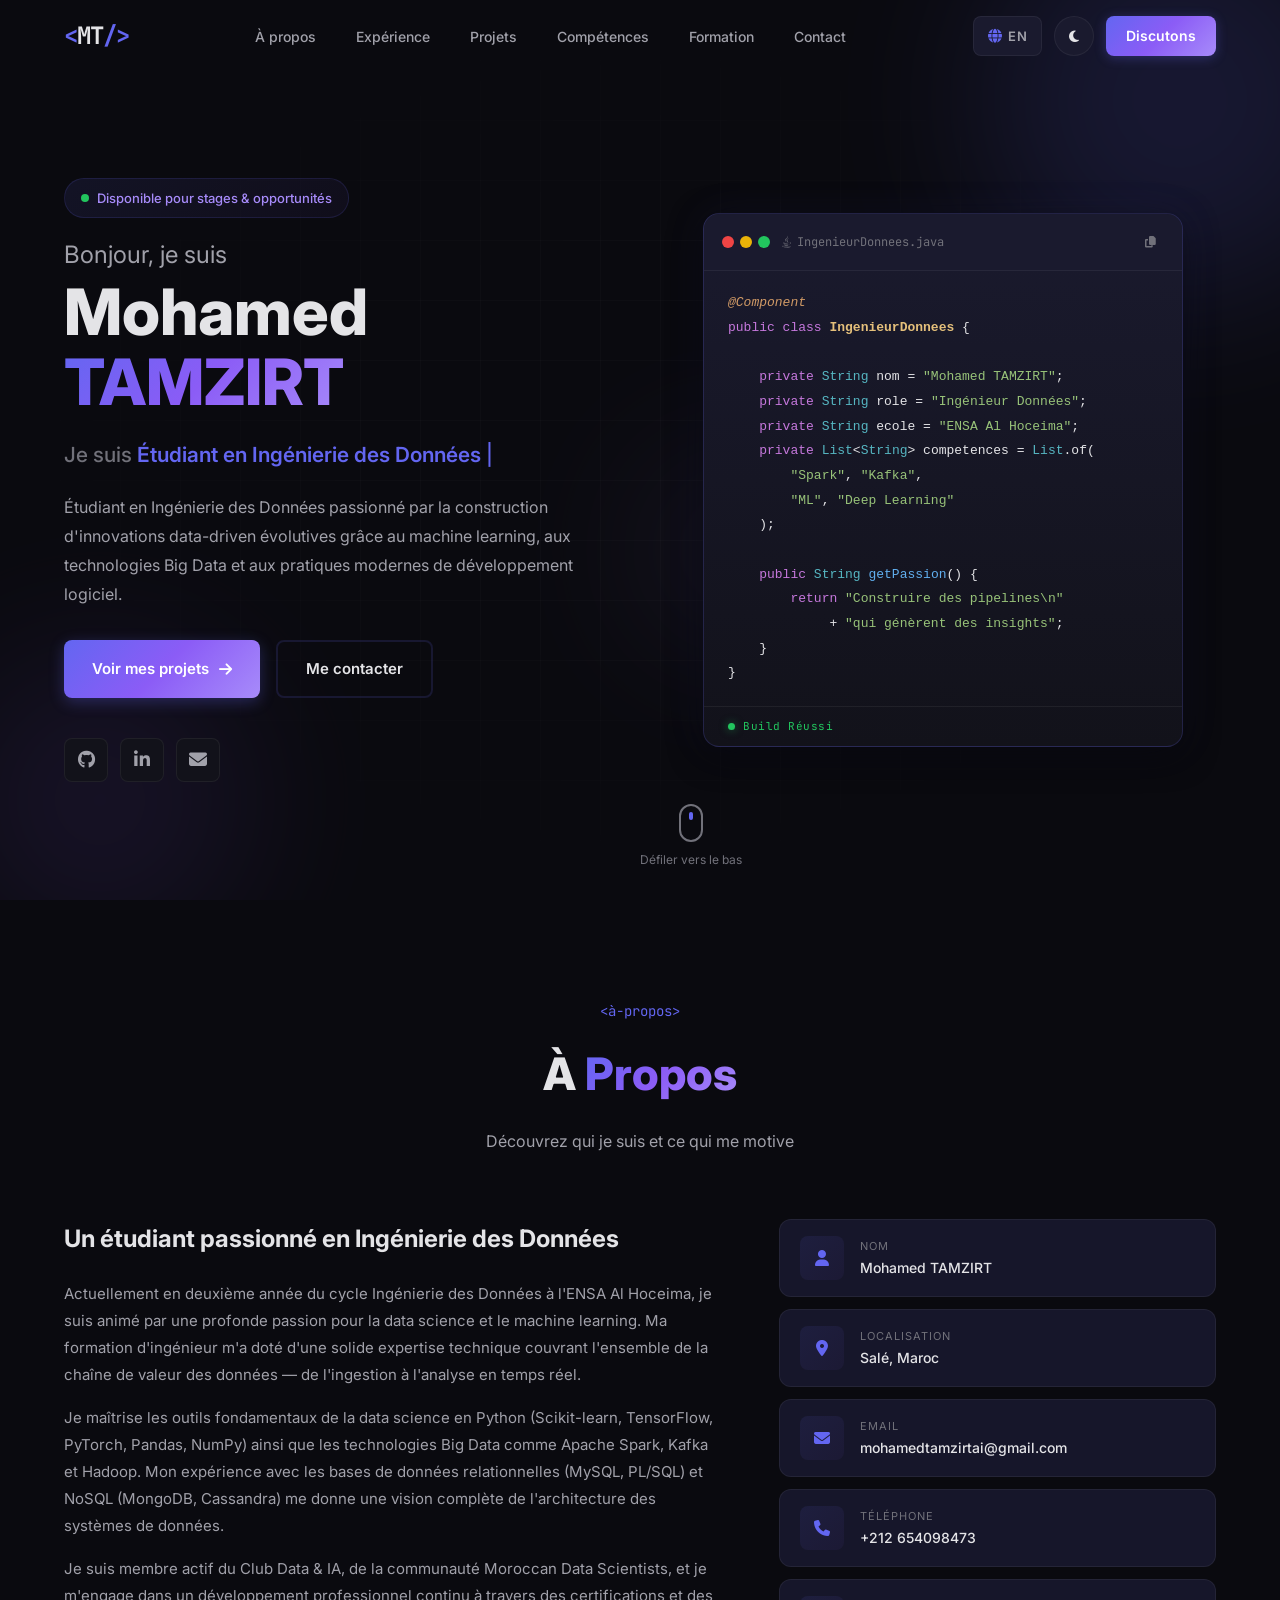
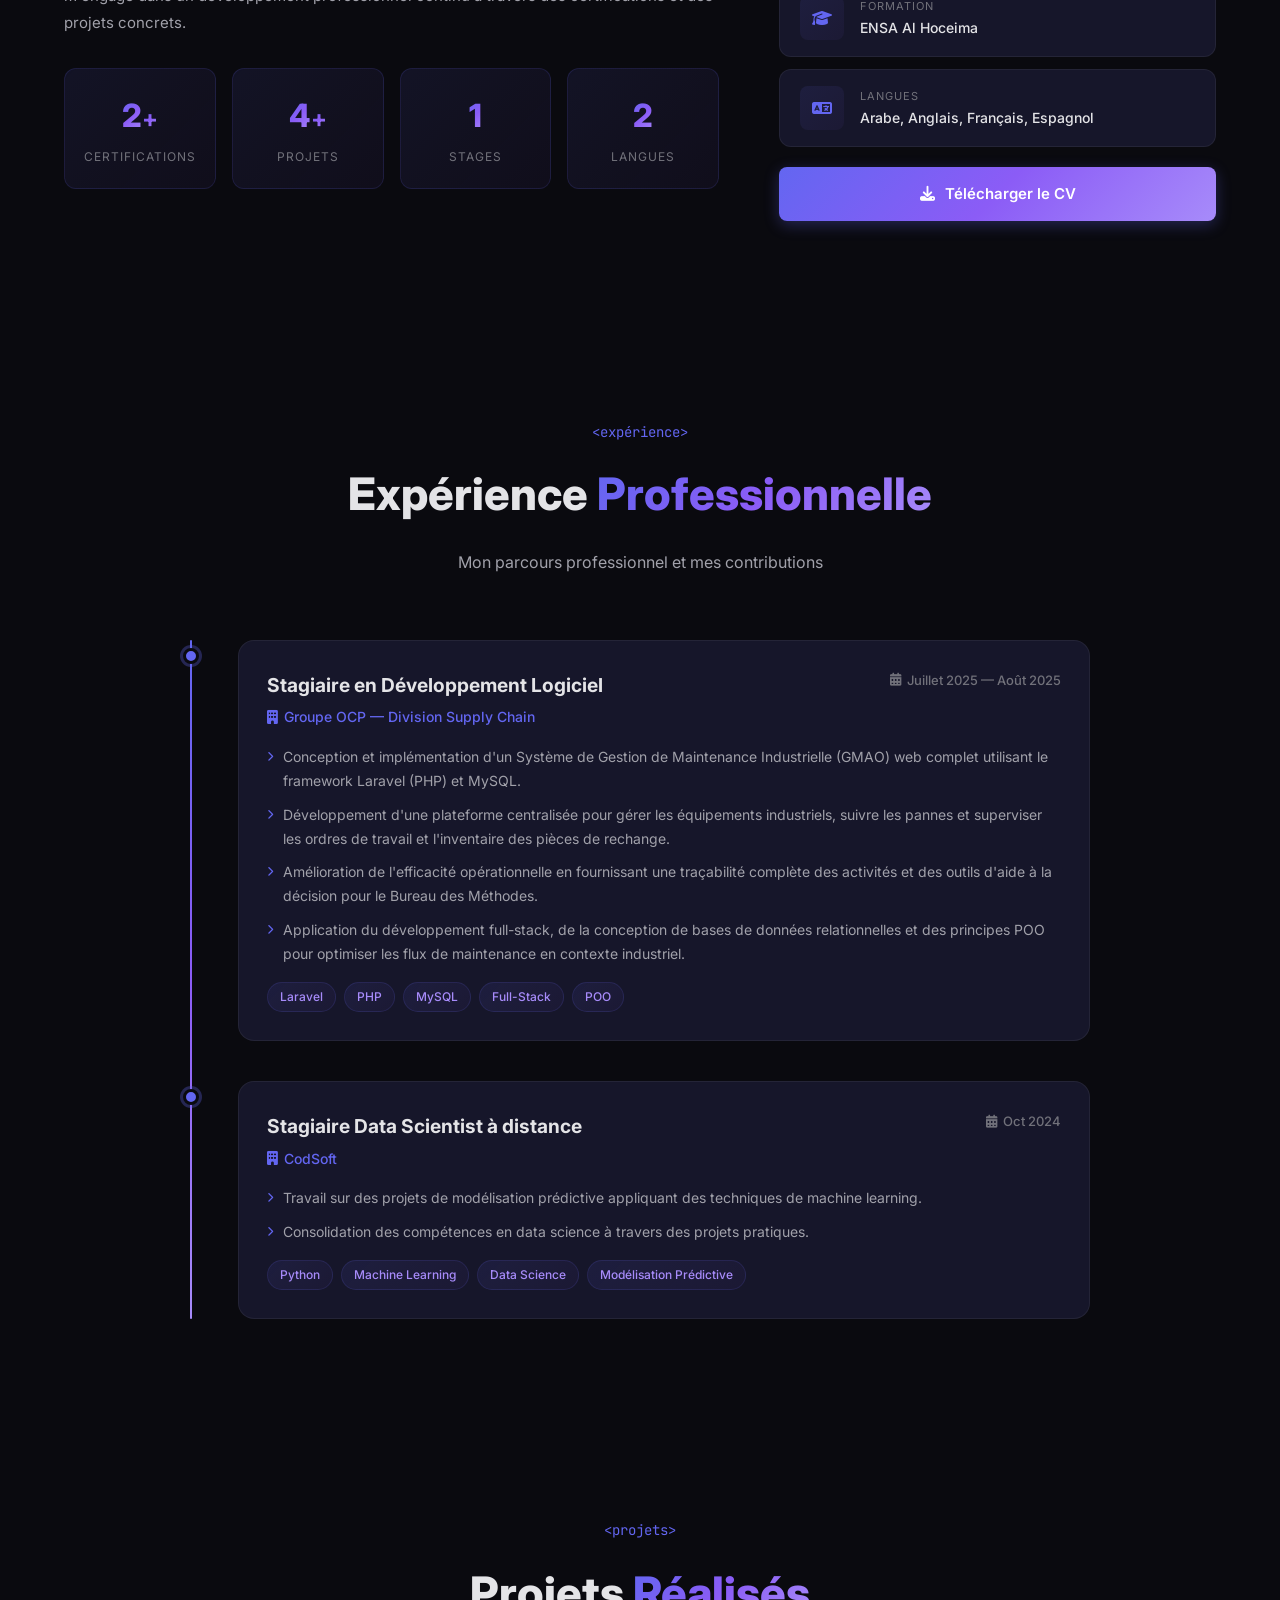
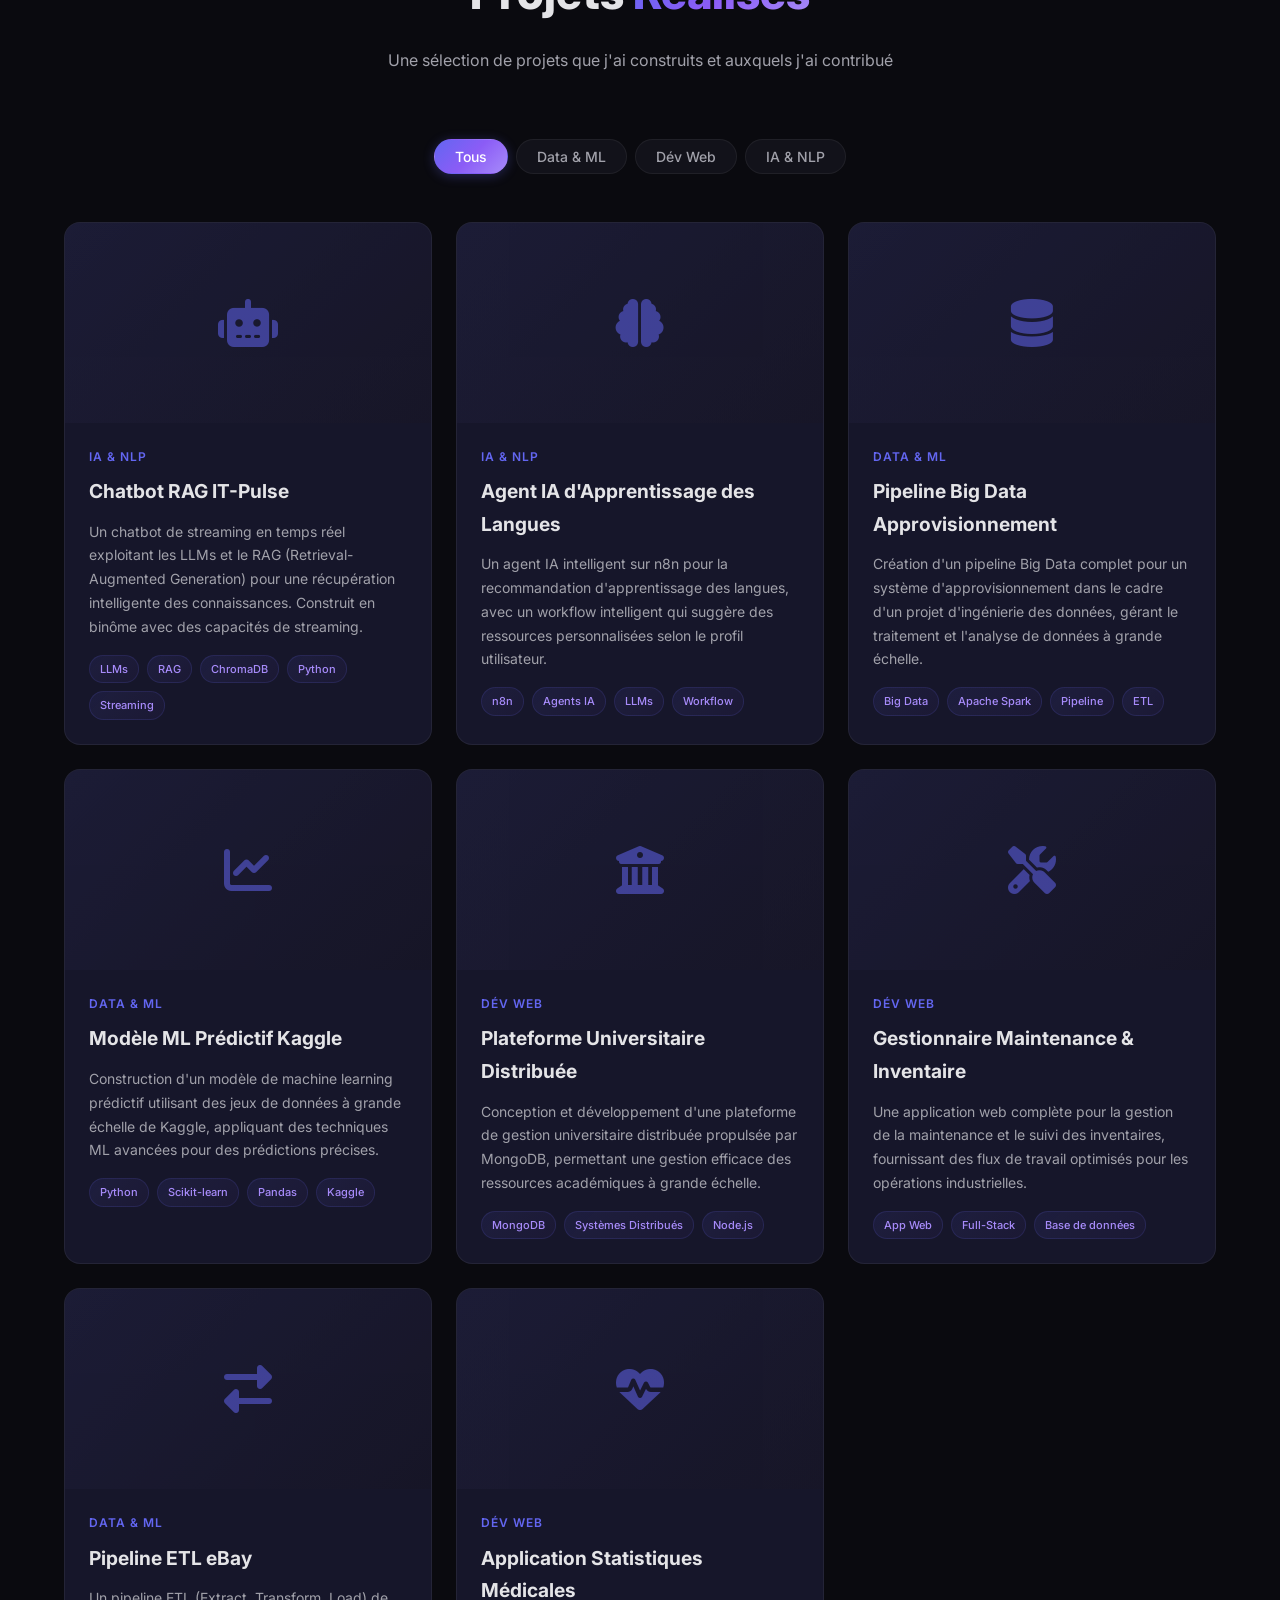
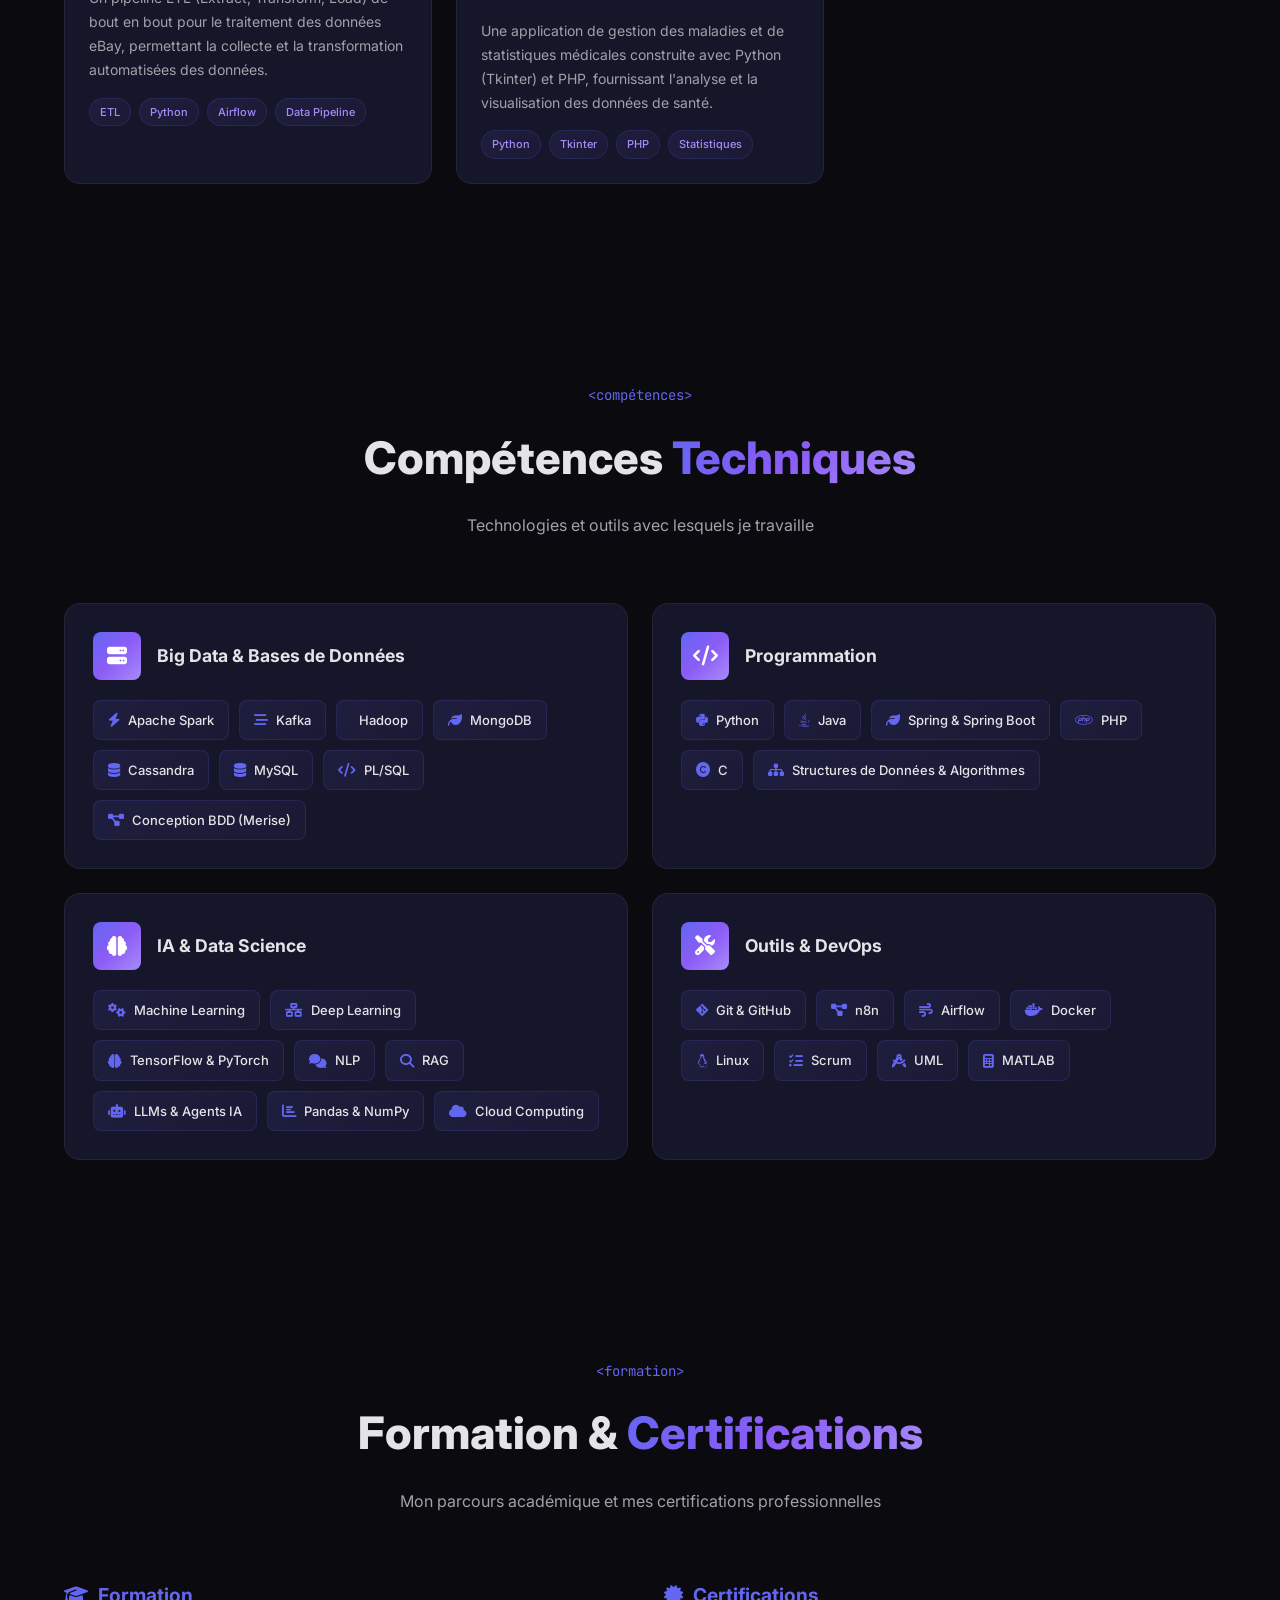
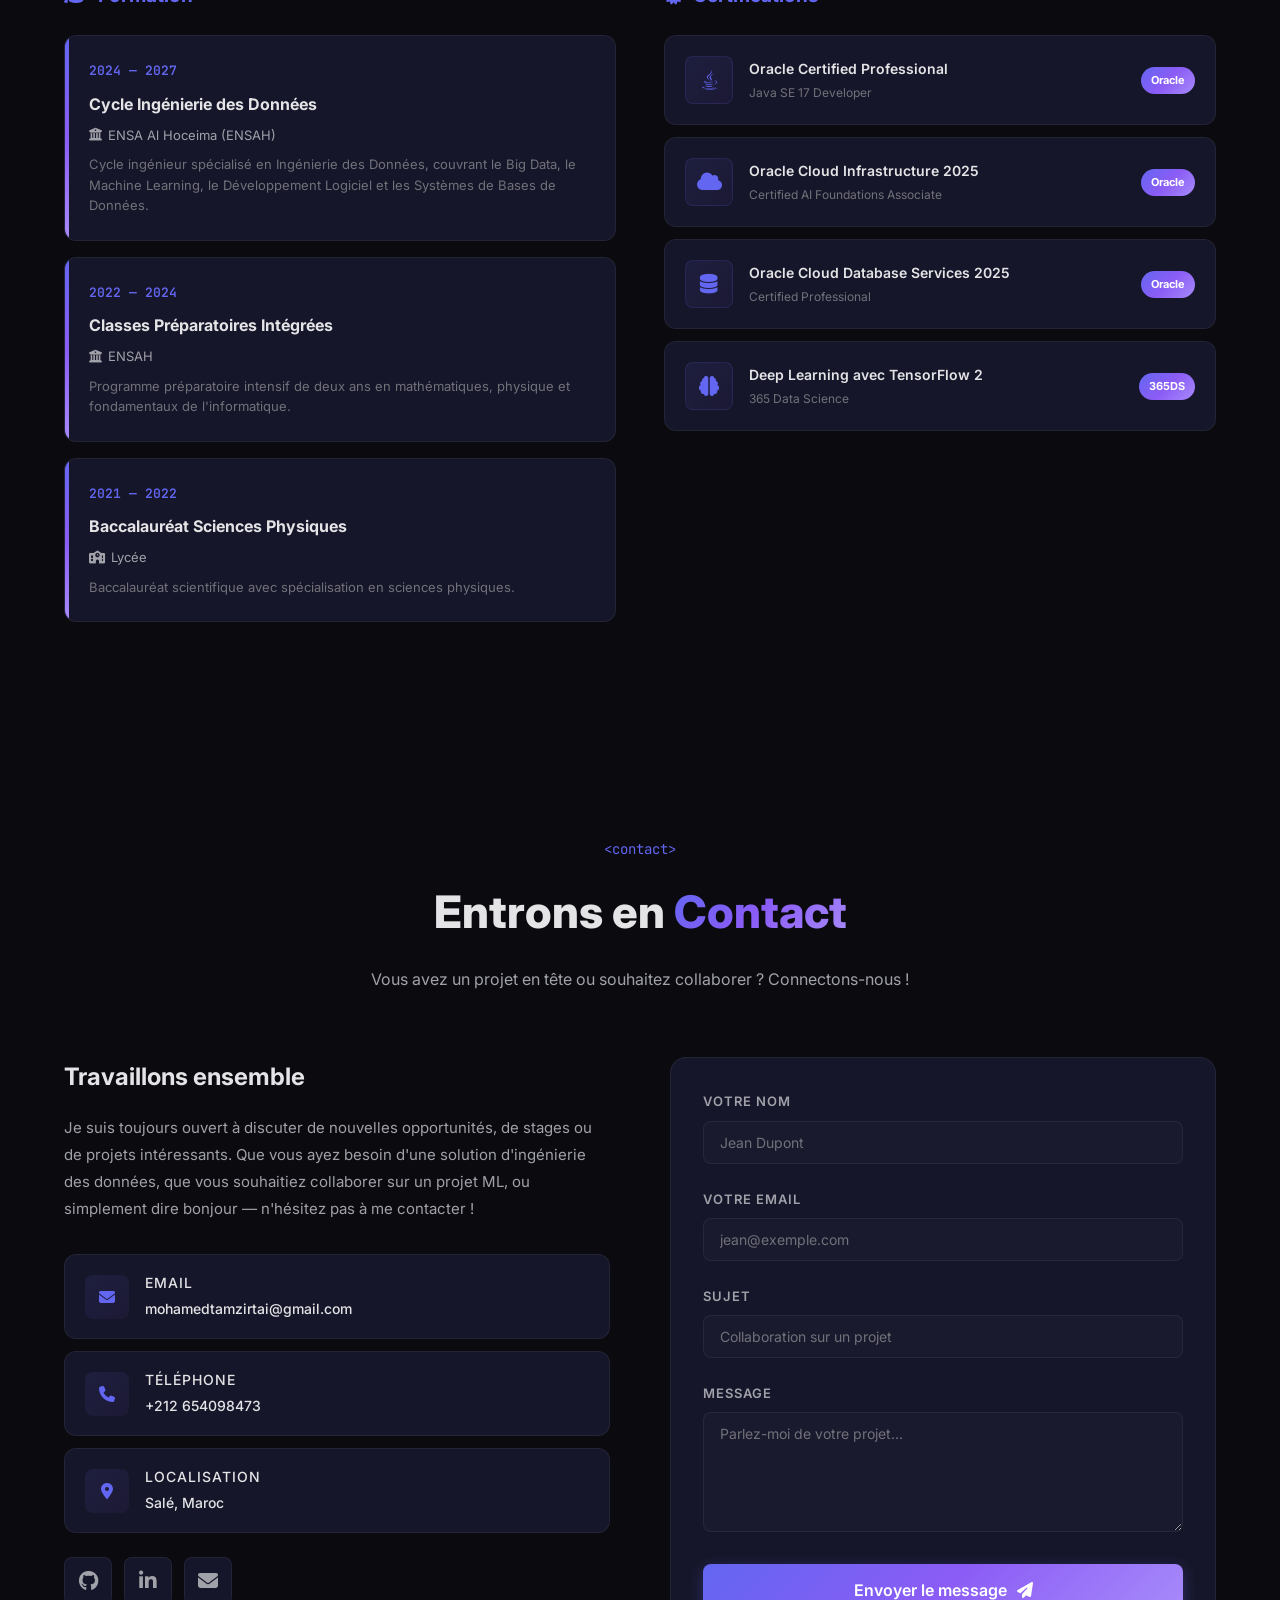
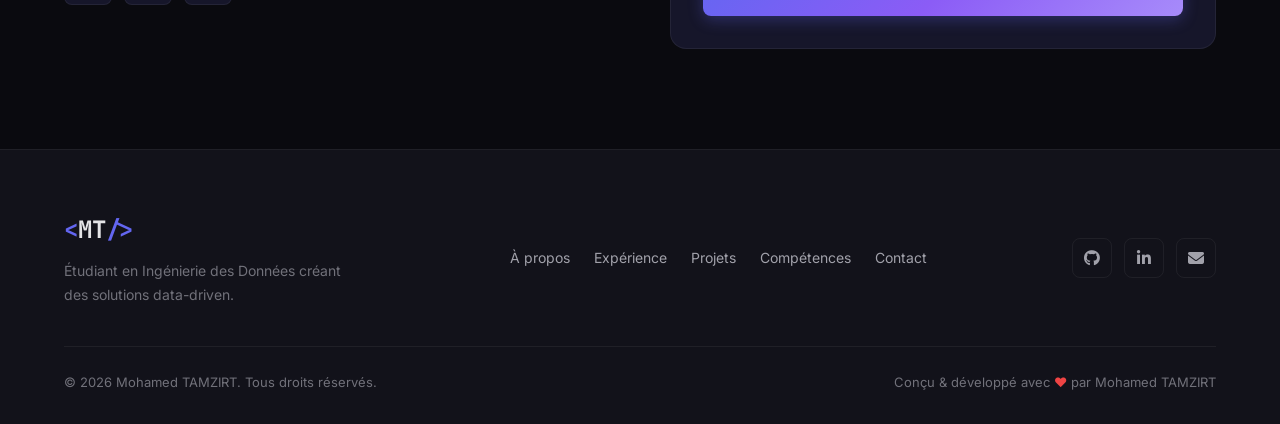
==== commit a07195b4: "feat: update portfolio code snippets to Java with enhanced styling and functionality" ====
--- a/fr.html
+++ b/fr.html
@@ -113,22 +113,33 @@
                             <span class="dot yellow"></span>
                             <span class="dot green"></span>
                         </div>
-                        <span class="card-title">portfolio.py</span>
+                        <span class="card-title"><i class="fab fa-java" style="margin-right:6px"></i>IngenieurDonnees.java</span>
+                        <div class="card-header-actions">
+                            <span class="card-action" title="Copier"><i class="fas fa-copy"></i></span>
+                        </div>
                     </div>
                     <div class="card-body">
-                        <pre><code><span class="code-keyword">class</span> <span class="code-class">IngenieurDonnees</span>:
-    <span class="code-keyword">def</span> <span class="code-func">__init__</span>(<span class="code-param">self</span>):
-        <span class="code-param">self</span>.nom = <span class="code-string">"Mohamed TAMZIRT"</span>
-        <span class="code-param">self</span>.role = <span class="code-string">"Étudiant Ingénieur Données"</span>
-        <span class="code-param">self</span>.ecole = <span class="code-string">"ENSA Al Hoceima"</span>
-        <span class="code-param">self</span>.competences = [
-            <span class="code-string">"Python"</span>, <span class="code-string">"Spark"</span>,
-            <span class="code-string">"Kafka"</span>, <span class="code-string">"ML"</span>,
-            <span class="code-string">"Deep Learning"</span>
-        ]
-
-    <span class="code-keyword">def</span> <span class="code-func">passion</span>(<span class="code-param">self</span>):
-        <span class="code-keyword">return</span> <span class="code-string">"Construire des pipelines<br>         qui génèrent des insights"</span></code></pre>
+                        <div class="code-lines">
+                            <pre><code><span class="code-annotation">@Component</span>
+<span class="code-keyword">public class</span> <span class="code-class">IngenieurDonnees</span> {
+
+    <span class="code-keyword">private</span> <span class="code-type">String</span> nom = <span class="code-string">"Mohamed TAMZIRT"</span>;
+    <span class="code-keyword">private</span> <span class="code-type">String</span> role = <span class="code-string">"Ingénieur Données"</span>;
+    <span class="code-keyword">private</span> <span class="code-type">String</span> ecole = <span class="code-string">"ENSA Al Hoceima"</span>;
+    <span class="code-keyword">private</span> <span class="code-type">List</span>&lt;<span class="code-type">String</span>&gt; competences = <span class="code-type">List</span>.of(
+        <span class="code-string">"Spark"</span>, <span class="code-string">"Kafka"</span>,
+        <span class="code-string">"ML"</span>, <span class="code-string">"Deep Learning"</span>
+    );
+
+    <span class="code-keyword">public</span> <span class="code-type">String</span> <span class="code-func">getPassion</span>() {
+        <span class="code-keyword">return</span> <span class="code-string">"Construire des pipelines\n"</span>
+             + <span class="code-string">"qui génèrent des insights"</span>;
+    }
+}</code></pre>
+                        </div>
+                        <div class="card-status">
+                            <span class="status-dot"></span> Build Réussi
+                        </div>
                     </div>
                 </div>
             </div>
--- a/css/style.css
+++ b/css/style.css
@@ -676,17 +676,32 @@
 
 .hero-card {
     width: 100%;
-    max-width: 460px;
-    background: var(--bg-secondary);
-    border: 1px solid var(--border-subtle);
+    max-width: 480px;
+    background: linear-gradient(180deg, #1a1a2e 0%, #12121a 100%);
+    border: 1px solid rgba(99, 102, 241, 0.2);
     border-radius: var(--radius-lg);
     overflow: hidden;
-    box-shadow: var(--shadow-lg);
-    transition: transform var(--transition-slow);
+    box-shadow: 
+        var(--shadow-lg),
+        0 0 40px rgba(99, 102, 241, 0.08),
+        inset 0 1px 0 rgba(255, 255, 255, 0.04);
+    transition: transform var(--transition-slow), box-shadow var(--transition-slow);
+}
+
+[data-theme="light"] .hero-card {
+    background: linear-gradient(180deg, #f8f8fc 0%, #ffffff 100%);
+    border-color: rgba(79, 70, 229, 0.15);
+    box-shadow: 
+        var(--shadow-lg),
+        0 0 40px rgba(79, 70, 229, 0.06);
 }
 
 .hero-card:hover {
-    transform: translateY(-5px) rotate(1deg);
+    transform: translateY(-8px) rotate(0.5deg);
+    box-shadow: 
+        var(--shadow-lg),
+        0 0 60px rgba(99, 102, 241, 0.15),
+        inset 0 1px 0 rgba(255, 255, 255, 0.06);
 }
 
 .card-header {
@@ -719,22 +734,86 @@
     color: var(--text-muted);
 }
 
+.card-header-actions {
+    margin-left: auto;
+    display: flex;
+    gap: 8px;
+}
+
+.card-action {
+    width: 28px;
+    height: 28px;
+    display: flex;
+    align-items: center;
+    justify-content: center;
+    border-radius: 6px;
+    color: var(--text-muted);
+    font-size: 12px;
+    cursor: pointer;
+    transition: all var(--transition-fast);
+}
+
+.card-action:hover {
+    color: var(--text-primary);
+    background: rgba(255, 255, 255, 0.06);
+}
+
 .card-body {
-    padding: 20px;
-}
-
-.card-body pre {
+    padding: 0;
+    position: relative;
+}
+
+.code-lines {
+    padding: 20px 24px;
+    counter-reset: line;
+    overflow-x: auto;
+}
+
+.code-lines pre {
     font-family: var(--font-mono);
     font-size: 13px;
-    line-height: 1.8;
+    line-height: 1.9;
     overflow-x: auto;
-}
-
-.code-keyword { color: #c678dd; }
-.code-class { color: #e5c07b; }
+    counter-reset: line;
+}
+
+.code-lines code {
+    counter-reset: line;
+}
+
+/* Line numbers via CSS counter */
+.code-lines pre code {
+    display: block;
+}
+
+.card-status {
+    display: flex;
+    align-items: center;
+    gap: 8px;
+    padding: 10px 24px;
+    border-top: 1px solid var(--border-subtle);
+    font-family: var(--font-mono);
+    font-size: 11px;
+    color: #22c55e;
+    letter-spacing: 0.5px;
+}
+
+.status-dot {
+    width: 7px;
+    height: 7px;
+    background: #22c55e;
+    border-radius: 50%;
+    box-shadow: 0 0 8px rgba(34, 197, 94, 0.5);
+    animation: pulse 2s ease-in-out infinite;
+}
+
+.code-keyword { color: #c678dd; font-weight: 500; }
+.code-class { color: #e5c07b; font-weight: 600; }
 .code-func { color: #61afef; }
 .code-param { color: #e06c75; }
 .code-string { color: #98c379; }
+.code-type { color: #56b6c2; }
+.code-annotation { color: #d19a66; font-style: italic; }
 
 /* Scroll indicator */
 .scroll-indicator {
@@ -1848,7 +1927,7 @@
         max-width: 100%;
     }
 
-    .card-body pre {
+    .code-lines pre {
         font-size: 11px;
     }
 
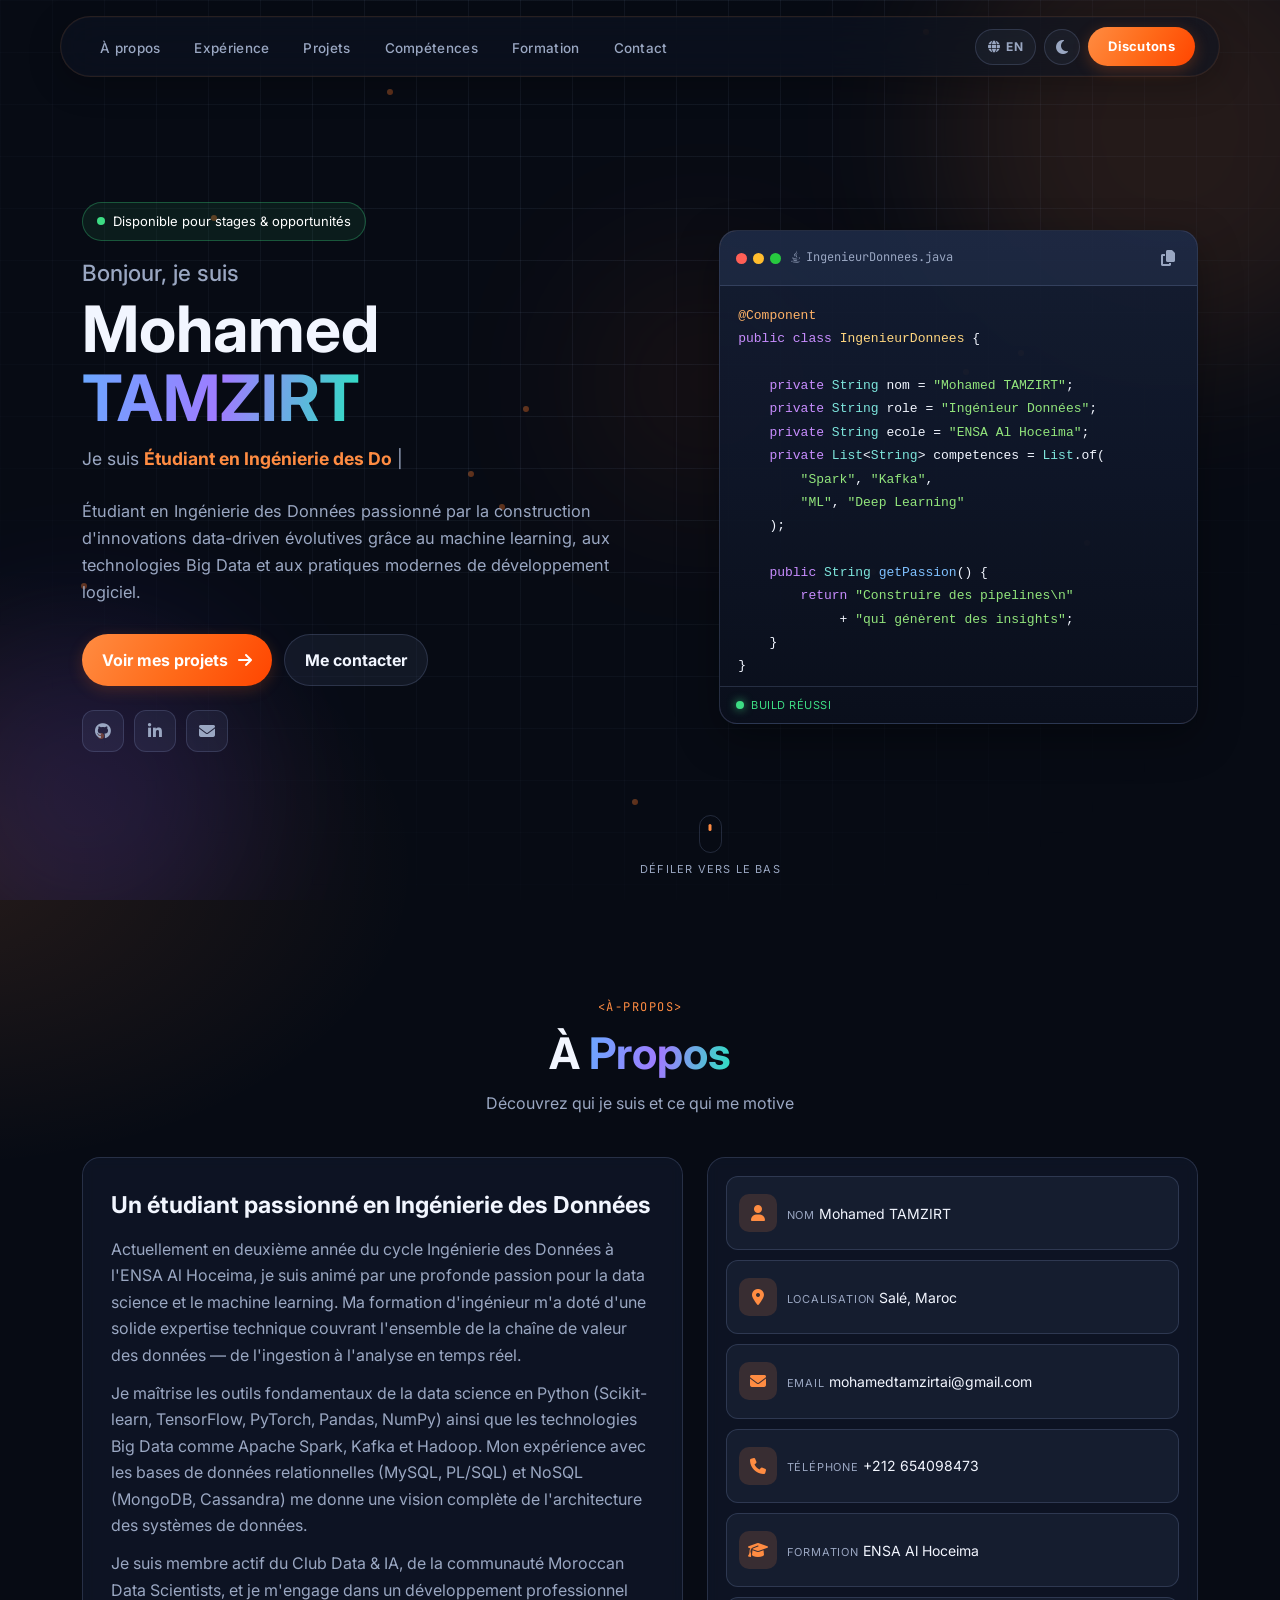
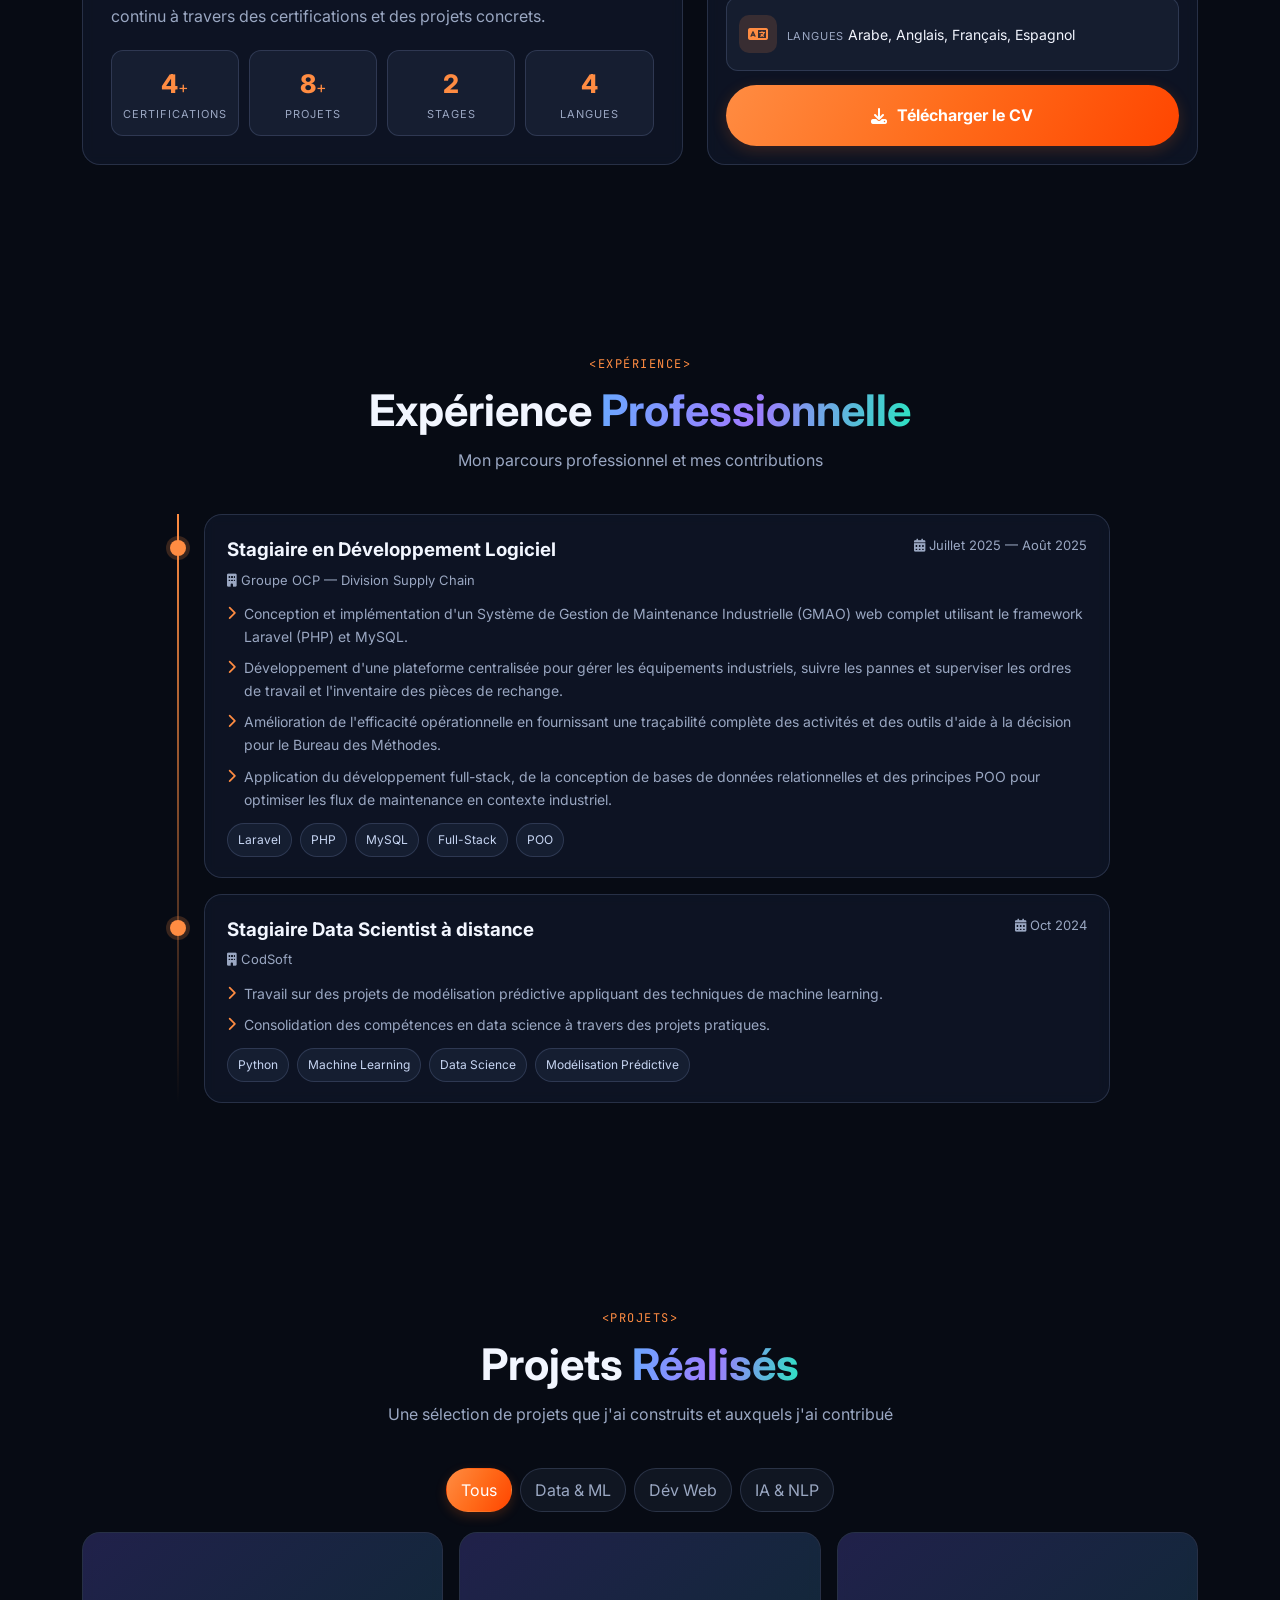
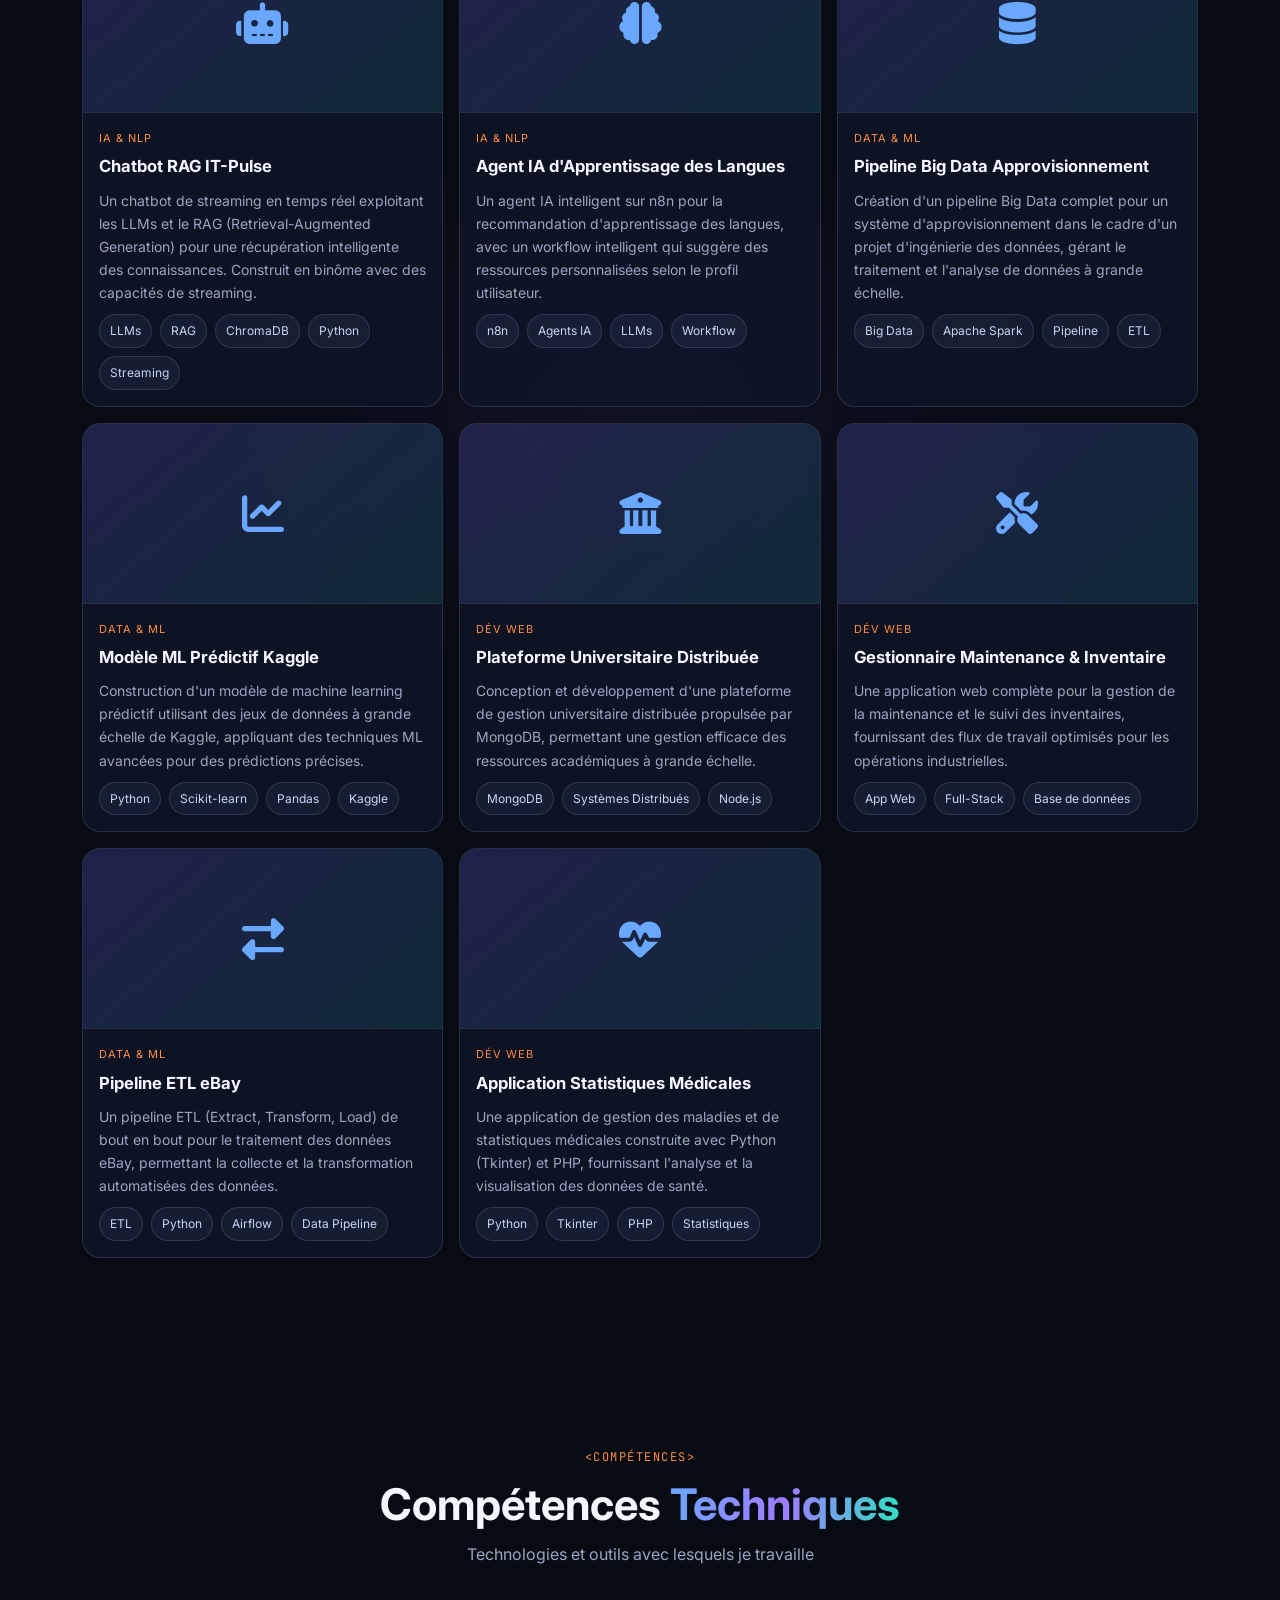
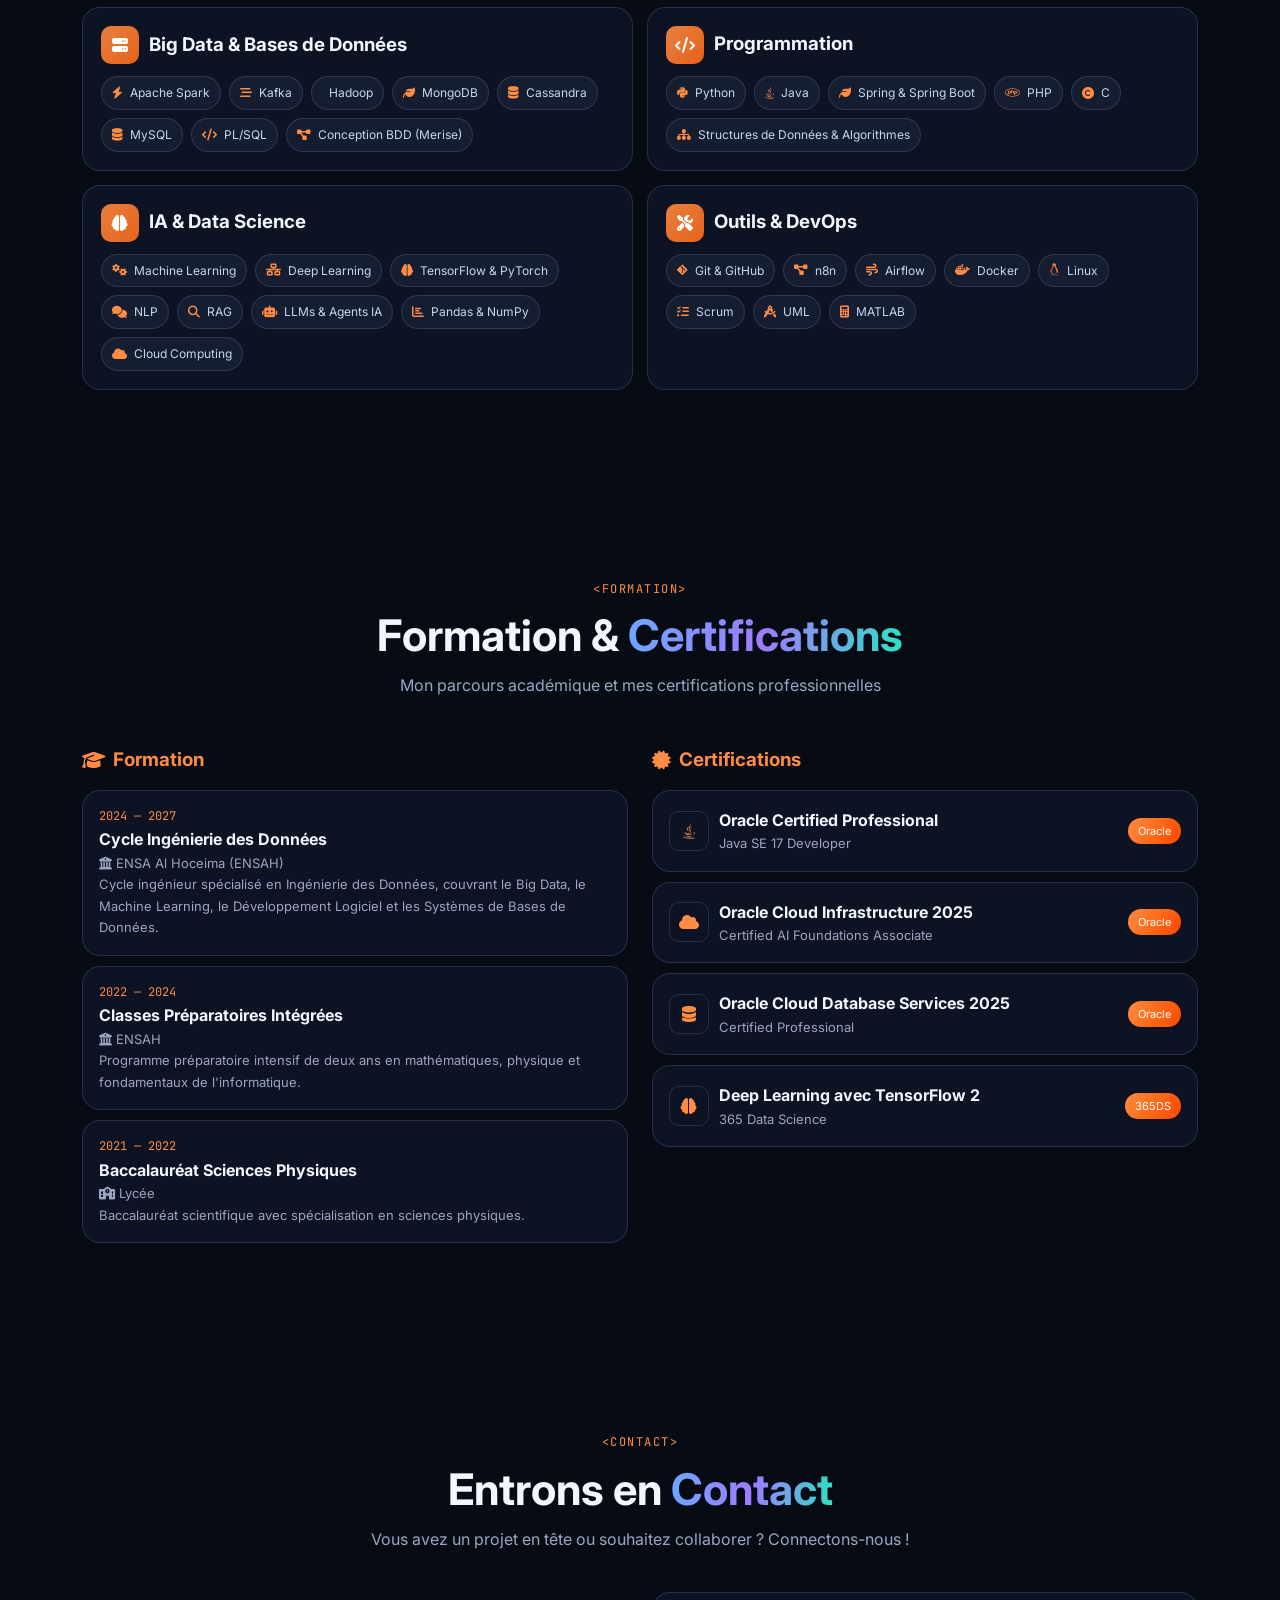
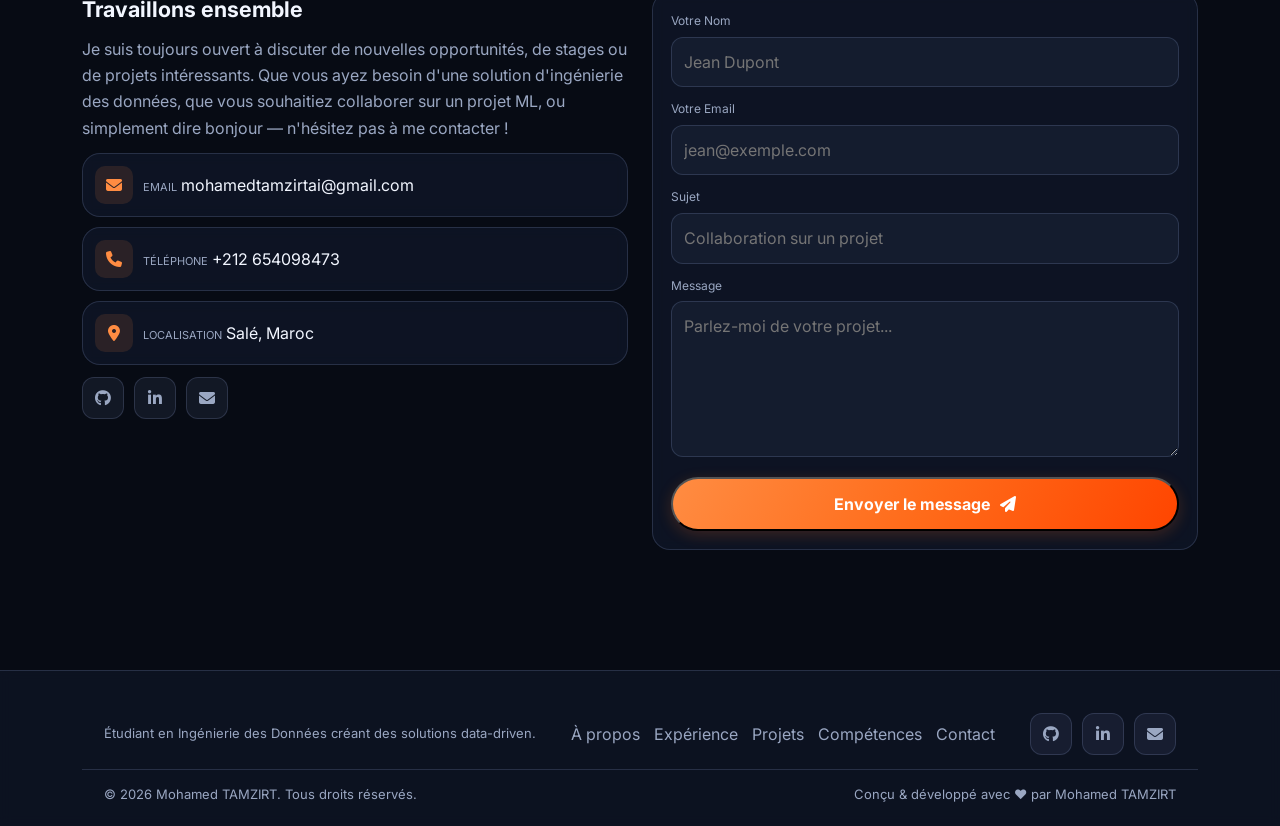
==== commit 035d07e3: "Refactor navigation and footer: remove logo links; update contact form placeholders; enhance typewri" ====
--- a/fr.html
+++ b/fr.html
@@ -27,9 +27,6 @@
     <!-- ==================== NAVIGATION ==================== -->
     <nav class="navbar" id="navbar">
         <div class="nav-container">
-            <a href="#hero" class="nav-logo">
-                <span class="logo-bracket">&lt;</span>MT<span class="logo-bracket">/&gt;</span>
-            </a>
             <ul class="nav-menu" id="nav-menu">
                 <li><a href="#about" class="nav-link" data-text="À propos">À propos</a></li>
                 <li><a href="#experience" class="nav-link" data-text="Expérience">Expérience</a></li>
@@ -955,9 +952,6 @@
         <div class="container">
             <div class="footer-content">
                 <div class="footer-brand">
-                    <a href="#hero" class="footer-logo">
-                        <span class="logo-bracket">&lt;</span>MT<span class="logo-bracket">/&gt;</span>
-                    </a>
                     <p>Étudiant en Ingénierie des Données créant des solutions data-driven.</p>
                 </div>
                 <div class="footer-links">
--- a/css/style.css
+++ b/css/style.css
@@ -1,2015 +1,565 @@
-/* ==================== CSS VARIABLES ==================== */
 :root {
-    /* Colors - Dark Theme (default) */
-    --bg-primary: #0a0a0f;
-    --bg-secondary: #12121a;
-    --bg-tertiary: #1a1a2e;
-    --bg-card: #16162a;
-    --bg-card-hover: #1e1e3a;
-
-    --text-primary: #e4e4e7;
-    --text-secondary: #a1a1aa;
-    --text-muted: #71717a;
-
-    --accent-primary: #6366f1;
-    --accent-secondary: #8b5cf6;
-    --accent-tertiary: #a78bfa;
-    --accent-glow: rgba(99, 102, 241, 0.3);
-
-    --gradient-primary: linear-gradient(135deg, #6366f1, #8b5cf6, #a78bfa);
-    --gradient-bg: linear-gradient(135deg, rgba(99, 102, 241, 0.1), rgba(139, 92, 246, 0.05));
-    --gradient-card: linear-gradient(145deg, rgba(22, 22, 42, 0.8), rgba(26, 26, 46, 0.4));
-
-    --border-color: rgba(99, 102, 241, 0.15);
-    --border-subtle: rgba(255, 255, 255, 0.06);
-
-    --shadow-sm: 0 2px 8px rgba(0, 0, 0, 0.3);
-    --shadow-md: 0 4px 16px rgba(0, 0, 0, 0.4);
-    --shadow-lg: 0 8px 32px rgba(0, 0, 0, 0.5);
-    --shadow-glow: 0 0 30px rgba(99, 102, 241, 0.15);
-
-    /* Spacing */
-    --section-padding: 100px 0;
-    --container-width: 1200px;
-
-    /* Typography */
-    --font-primary: 'Inter', -apple-system, BlinkMacSystemFont, sans-serif;
-    --font-mono: 'JetBrains Mono', 'Fira Code', monospace;
-
-    /* Transitions */
-    --transition-fast: 0.2s ease;
-    --transition-base: 0.3s ease;
-    --transition-slow: 0.5s ease;
-
-    /* Border Radius */
-    --radius-sm: 8px;
-    --radius-md: 12px;
-    --radius-lg: 16px;
-    --radius-xl: 24px;
-}
-
-/* Light Theme */
+    --bg: #070b14;
+    --bg-soft: #0f1628;
+    --panel: rgba(16, 24, 42, 0.7);
+    --panel-strong: rgba(14, 20, 36, 0.95);
+    --text: #f2f6ff;
+    --muted: #9aa7c2;
+    --line: rgba(143, 166, 214, 0.2);
+    --accent: #6aa8ff;
+    --accent-2: #9f7bff;
+    --accent-3: #2ce3c2;
+    --accent-orange: #ff8c42;
+    --accent-orange-2: #ff6b1a;
+    --ok: #3ddc84;
+    --radius: 18px;
+    --radius-sm: 12px;
+    --shadow: 0 14px 42px rgba(0, 0, 0, 0.35);
+    --glow: 0 0 0 1px rgba(106, 168, 255, 0.2), 0 0 45px rgba(106, 168, 255, 0.18);
+    --glow-orange: 0 0 0 1px rgba(255, 140, 66, 0.25), 0 0 40px rgba(255, 107, 26, 0.2);
+    --gradient: linear-gradient(120deg, var(--accent), var(--accent-2));
+    --gradient-orange: linear-gradient(120deg, var(--accent-orange), var(--accent-orange-2), #ff4500);
+    --container: 1160px;
+}
+
 [data-theme="light"] {
-    --bg-primary: #fafafa;
-    --bg-secondary: #ffffff;
-    --bg-tertiary: #f4f4f5;
-    --bg-card: #ffffff;
-    --bg-card-hover: #f9f9fb;
-
-    --text-primary: #18181b;
-    --text-secondary: #52525b;
-    --text-muted: #a1a1aa;
-
-    --accent-primary: #4f46e5;
-    --accent-secondary: #7c3aed;
-    --accent-tertiary: #8b5cf6;
-    --accent-glow: rgba(79, 70, 229, 0.2);
-
-    --gradient-primary: linear-gradient(135deg, #4f46e5, #7c3aed, #8b5cf6);
-    --gradient-bg: linear-gradient(135deg, rgba(79, 70, 229, 0.05), rgba(124, 58, 237, 0.03));
-    --gradient-card: linear-gradient(145deg, rgba(255, 255, 255, 0.9), rgba(244, 244, 245, 0.5));
-
-    --border-color: rgba(79, 70, 229, 0.15);
-    --border-subtle: rgba(0, 0, 0, 0.06);
-
-    --shadow-sm: 0 2px 8px rgba(0, 0, 0, 0.06);
-    --shadow-md: 0 4px 16px rgba(0, 0, 0, 0.08);
-    --shadow-lg: 0 8px 32px rgba(0, 0, 0, 0.1);
-    --shadow-glow: 0 0 30px rgba(79, 70, 229, 0.08);
-}
-
-/* ==================== RESET & BASE ==================== */
-*, *::before, *::after {
-    margin: 0;
-    padding: 0;
-    box-sizing: border-box;
-}
-
-html {
-    scroll-behavior: smooth;
-    scroll-padding-top: 80px;
-}
-
+    --bg: #edf2fb;
+    --bg-soft: #dfe8f8;
+    --panel: rgba(255, 255, 255, 0.72);
+    --panel-strong: rgba(255, 255, 255, 0.96);
+    --text: #10182a;
+    --muted: #5e6d89;
+    --line: rgba(44, 59, 90, 0.18);
+    --accent: #356dff;
+    --accent-2: #7548ff;
+    --accent-3: #00b8a3;
+    --accent-orange: #e87428;
+    --accent-orange-2: #d45e10;
+    --shadow: 0 14px 35px rgba(24, 45, 84, 0.12);
+    --glow: 0 0 0 1px rgba(53, 109, 255, 0.18), 0 0 35px rgba(53, 109, 255, 0.15);
+    --glow-orange: 0 0 0 1px rgba(232, 116, 40, 0.22), 0 0 30px rgba(212, 94, 16, 0.15);
+}
+
+* { box-sizing: border-box; margin: 0; padding: 0; }
+html { scroll-behavior: smooth; scroll-padding-top: 86px; }
 body {
-    font-family: var(--font-primary);
-    background-color: var(--bg-primary);
-    color: var(--text-primary);
-    line-height: 1.7;
+    font-family: 'Inter', system-ui, sans-serif;
+    color: var(--text);
+    background:
+        radial-gradient(900px 500px at 90% -8%, rgba(255, 107, 26, 0.18), transparent 60%),
+        radial-gradient(800px 500px at -5% 12%, rgba(255, 140, 66, 0.12), transparent 60%),
+        radial-gradient(600px 400px at 50% 50%, rgba(159, 123, 255, 0.06), transparent 70%),
+        var(--bg);
+    line-height: 1.65;
     overflow-x: hidden;
-    transition: background-color var(--transition-slow), color var(--transition-slow);
-}
-
-::selection {
-    background: var(--accent-primary);
-    color: white;
-}
-
-a {
-    text-decoration: none;
-    color: inherit;
-    transition: color var(--transition-fast);
-}
-
-ul {
-    list-style: none;
-}
-
-img {
-    max-width: 100%;
-    display: block;
-}
-
-button {
-    cursor: pointer;
-    border: none;
-    background: none;
-    font-family: inherit;
-    color: inherit;
-}
-
-input, textarea {
-    font-family: inherit;
-    color: inherit;
-}
-
-.container {
-    max-width: var(--container-width);
-    margin: 0 auto;
-    padding: 0 24px;
-}
-
+    transition: background .35s ease, color .35s ease;
+}
+
+.container { max-width: var(--container); margin: 0 auto; padding: 0 22px; }
+a { text-decoration: none; color: inherit; }
+button, input, textarea { font: inherit; color: inherit; }
 .text-gradient {
-    background: var(--gradient-primary);
+    background: linear-gradient(100deg, var(--accent), var(--accent-2), var(--accent-3));
     -webkit-background-clip: text;
     -webkit-text-fill-color: transparent;
     background-clip: text;
 }
 
-/* ==================== LOADER ==================== */
 .loader {
-    position: fixed;
-    top: 0;
-    left: 0;
-    width: 100%;
-    height: 100%;
-    background: var(--bg-primary);
-    display: flex;
-    align-items: center;
-    justify-content: center;
-    z-index: 10000;
-    transition: opacity 0.5s ease, visibility 0.5s ease;
-}
-
-.loader.hidden {
-    opacity: 0;
-    visibility: hidden;
-}
-
-.loader-content {
-    text-align: center;
-}
-
+    position: fixed; inset: 0; z-index: 9999;
+    display: grid; place-items: center;
+    background: var(--bg);
+    transition: opacity .45s ease, visibility .45s ease;
+}
+.loader.hidden { opacity: 0; visibility: hidden; }
 .loader-spinner {
-    width: 48px;
-    height: 48px;
-    border: 3px solid var(--border-subtle);
-    border-top-color: var(--accent-primary);
-    border-radius: 50%;
-    animation: spin 0.8s linear infinite;
-    margin: 0 auto 16px;
-}
-
-.loader-text {
-    font-family: var(--font-mono);
-    font-size: 14px;
-    color: var(--text-secondary);
-    letter-spacing: 2px;
-}
-
-@keyframes spin {
-    to { transform: rotate(360deg); }
-}
-
-/* ==================== CUSTOM CURSOR ==================== */
+    width: 52px; height: 52px; border-radius: 50%;
+    border: 3px solid var(--line); border-top-color: var(--accent);
+    animation: spin .8s linear infinite;
+    margin: 0 auto 14px;
+}
+.loader-text { color: var(--muted); font-size: 13px; letter-spacing: 2px; text-transform: uppercase; }
+@keyframes spin { to { transform: rotate(360deg);} }
+
 .cursor-dot, .cursor-outline {
-    pointer-events: none;
-    position: fixed;
-    top: 0;
-    left: 0;
-    border-radius: 50%;
-    opacity: 0;
-    z-index: 9999;
-    transition: opacity 0.3s ease;
-    mix-blend-mode: difference;
-}
-
-.cursor-dot {
-    width: 8px;
-    height: 8px;
-    background: var(--accent-primary);
-}
-
+    position: fixed; left: 0; top: 0; pointer-events: none; z-index: 9999;
+    transform: translate(-50%, -50%);
+    opacity: 0; transition: opacity .2s ease;
+}
+.cursor-dot { width: 7px; height: 7px; border-radius: 50%; background: var(--accent); }
 .cursor-outline {
-    width: 36px;
-    height: 36px;
-    border: 2px solid var(--accent-primary);
-    transition: width 0.3s ease, height 0.3s ease, opacity 0.3s ease;
-}
-
-.cursor-outline.hover {
-    width: 56px;
-    height: 56px;
-    border-color: var(--accent-secondary);
-}
-
-@media (max-width: 768px) {
-    .cursor-dot, .cursor-outline { display: none; }
-}
-
-/* ==================== NAVBAR ==================== */
+    width: 34px; height: 34px; border-radius: 50%;
+    border: 1px solid rgba(127, 173, 255, .6);
+    transition: width .2s ease, height .2s ease, border-color .2s ease;
+}
+.cursor-outline.hover { width: 48px; height: 48px; border-color: var(--accent-2); }
+
+/* ─── Floating Navbar ─── */
 .navbar {
-    position: fixed;
-    top: 0;
-    left: 0;
-    width: 100%;
-    z-index: 1000;
-    padding: 16px 0;
-    transition: all var(--transition-base);
-}
-
+    position: fixed; z-index: 1000;
+    top: 16px; left: 50%; transform: translateX(-50%);
+    width: calc(100% - 48px); max-width: var(--container);
+    padding: 0; border-radius: 60px;
+    background: rgba(14, 20, 36, 0.55);
+    backdrop-filter: blur(18px); -webkit-backdrop-filter: blur(18px);
+    border: 1px solid rgba(255, 140, 66, 0.12);
+    box-shadow: 0 8px 32px rgba(0, 0, 0, 0.25), inset 0 0 0 0.5px rgba(255, 255, 255, 0.04);
+    transition: top .35s ease, width .35s ease, box-shadow .35s ease, border-color .35s ease, background .35s ease;
+}
 .navbar.scrolled {
-    background: rgba(10, 10, 15, 0.85);
-    backdrop-filter: blur(20px);
-    -webkit-backdrop-filter: blur(20px);
-    border-bottom: 1px solid var(--border-subtle);
-    padding: 12px 0;
-}
-
+    top: 10px;
+    width: calc(100% - 64px);
+    background: rgba(14, 20, 36, 0.82);
+    border-color: rgba(255, 140, 66, 0.22);
+    box-shadow: 0 10px 40px rgba(0, 0, 0, 0.35), 0 0 30px rgba(255, 140, 66, 0.06);
+}
+[data-theme="light"] .navbar {
+    background: rgba(255, 255, 255, 0.6);
+    border-color: rgba(232, 116, 40, 0.15);
+    box-shadow: 0 8px 30px rgba(24, 45, 84, 0.1), inset 0 0 0 0.5px rgba(255, 255, 255, 0.5);
+}
 [data-theme="light"] .navbar.scrolled {
-    background: rgba(250, 250, 250, 0.85);
-}
-
+    background: rgba(255, 255, 255, 0.85);
+    border-color: rgba(232, 116, 40, 0.25);
+}
 .nav-container {
-    max-width: var(--container-width);
-    margin: 0 auto;
-    padding: 0 24px;
-    display: flex;
-    align-items: center;
-    justify-content: space-between;
-}
-
+    padding: 10px 24px;
+    display: flex; align-items: center; justify-content: space-between; gap: 12px;
+}
 .nav-logo {
-    font-family: var(--font-mono);
-    font-size: 24px;
-    font-weight: 700;
-    color: var(--text-primary);
-    letter-spacing: -1px;
-}
-
-.logo-bracket {
-    color: var(--accent-primary);
-}
-
-.nav-menu {
-    display: flex;
-    align-items: center;
-    gap: 8px;
-}
-
+    font-family: 'JetBrains Mono', monospace; font-weight: 800; font-size: 22px;
+    display: flex; align-items: center; gap: 2px;
+    position: relative;
+}
+.nav-logo::after {
+    content: ''; position: absolute; bottom: -4px; left: 0;
+    width: 100%; height: 2px; border-radius: 2px;
+    background: var(--gradient-orange);
+    transform: scaleX(0); transform-origin: left;
+    transition: transform .3s ease;
+}
+.nav-logo:hover::after { transform: scaleX(1); }
+.logo-bracket { color: var(--accent-orange); }
+
+.nav-menu { list-style: none; display: flex; gap: 4px; align-items: center; }
 .nav-link {
     position: relative;
-    padding: 8px 16px;
-    font-size: 14px;
-    font-weight: 500;
-    color: var(--text-secondary);
-    transition: color var(--transition-fast);
-    border-radius: var(--radius-sm);
-}
-
-.nav-link:hover,
+    padding: 8px 15px; color: var(--muted); font-size: 13.5px; font-weight: 500;
+    letter-spacing: 0.3px; border-radius: 999px;
+    transition: color .25s ease, background .25s ease;
+}
+.nav-link::after {
+    content: ''; position: absolute;
+    bottom: 2px; left: 50%; transform: translateX(-50%);
+    width: 0; height: 2px; border-radius: 2px;
+    background: var(--gradient-orange);
+    transition: width .3s cubic-bezier(.4, 0, .2, 1);
+}
+.nav-link:hover { color: var(--text); background: rgba(255, 140, 66, 0.06); }
+.nav-link:hover::after, .nav-link.active::after { width: 60%; }
 .nav-link.active {
-    color: var(--text-primary);
-}
-
-.nav-link::after {
-    content: '';
-    position: absolute;
-    bottom: 2px;
-    left: 50%;
-    transform: translateX(-50%) scaleX(0);
-    width: 20px;
-    height: 2px;
-    background: var(--gradient-primary);
-    border-radius: 2px;
-    transition: transform var(--transition-base);
-}
-
-.nav-link:hover::after,
-.nav-link.active::after {
-    transform: translateX(-50%) scaleX(1);
-}
-
-.nav-actions {
-    display: flex;
-    align-items: center;
-    gap: 12px;
-}
-
-.lang-switch {
-    display: flex;
-    align-items: center;
-    gap: 6px;
-    padding: 8px 14px;
-    font-size: 13px;
-    font-weight: 600;
-    color: var(--text-secondary);
-    background: var(--bg-tertiary);
-    border: 1px solid var(--border-subtle);
-    border-radius: var(--radius-sm);
-    transition: all var(--transition-base);
-    letter-spacing: 0.5px;
-    text-transform: uppercase;
-}
-
-.lang-switch:hover {
-    color: var(--text-primary);
-    border-color: var(--accent-primary);
-    box-shadow: var(--shadow-glow);
-}
-
-.lang-switch i {
-    font-size: 14px;
-    color: var(--accent-primary);
-}
-
-.theme-toggle {
-    position: relative;
-    width: 40px;
-    height: 40px;
-    border-radius: 50%;
-    display: flex;
-    align-items: center;
-    justify-content: center;
-    background: var(--bg-tertiary);
-    border: 1px solid var(--border-subtle);
-    transition: all var(--transition-base);
-    overflow: hidden;
-}
-
-.theme-toggle:hover {
-    border-color: var(--accent-primary);
-    box-shadow: var(--shadow-glow);
-}
-
-.theme-toggle .fa-sun {
-    display: none;
-}
-
-[data-theme="light"] .theme-toggle .fa-moon {
-    display: none;
-}
-
-[data-theme="light"] .theme-toggle .fa-sun {
-    display: block;
-}
-
+    color: var(--accent-orange);
+    background: rgba(255, 140, 66, 0.08);
+}
+
+.nav-actions { display: flex; align-items: center; gap: 8px; }
+.lang-switch, .theme-toggle {
+    display: inline-flex; align-items: center; justify-content: center; gap: 6px;
+    border: 1px solid var(--line); border-radius: 999px;
+    background: rgba(137, 165, 219, 0.06);
+    color: var(--muted);
+    transition: .25s ease; cursor: pointer;
+}
+.lang-switch { height: 36px; padding: 0 12px; font-size: 12px; font-weight: 700; letter-spacing: 0.5px; }
+.theme-toggle { width: 36px; height: 36px; }
+.theme-toggle .fa-sun { display: none; }
+[data-theme="light"] .theme-toggle .fa-sun { display: block; }
+[data-theme="light"] .theme-toggle .fa-moon { display: none; }
+.lang-switch:hover, .theme-toggle:hover {
+    color: var(--accent-orange);
+    border-color: var(--accent-orange);
+    box-shadow: var(--glow-orange);
+    background: rgba(255, 140, 66, 0.08);
+}
+
+.nav-cta, .btn {
+    display: inline-flex; align-items: center; gap: 10px;
+    border-radius: 999px; font-weight: 700; transition: .25s ease;
+}
 .nav-cta {
-    padding: 8px 20px;
-    background: var(--gradient-primary);
-    color: white;
-    font-size: 14px;
-    font-weight: 600;
-    border-radius: var(--radius-sm);
-    transition: all var(--transition-base);
-    box-shadow: 0 2px 12px var(--accent-glow);
-}
-
+    padding: 9px 20px; font-size: 13px; letter-spacing: 0.3px;
+    background: var(--gradient-orange); color: #fff;
+    box-shadow: 0 4px 15px rgba(255, 107, 26, 0.25);
+    position: relative; overflow: hidden;
+}
+.nav-cta::before {
+    content: ''; position: absolute; inset: 0;
+    background: linear-gradient(120deg, transparent, rgba(255, 255, 255, 0.15), transparent);
+    transform: translateX(-100%);
+    transition: transform .5s ease;
+}
+.nav-cta:hover::before { transform: translateX(100%); }
 .nav-cta:hover {
     transform: translateY(-2px);
-    box-shadow: 0 4px 20px var(--accent-glow);
-}
-
-/* Hamburger */
-.hamburger {
-    display: none;
-    flex-direction: column;
-    gap: 5px;
-    width: 28px;
-    padding: 4px 0;
-}
-
-.hamburger span {
-    display: block;
-    width: 100%;
-    height: 2px;
-    background: var(--text-primary);
-    border-radius: 2px;
-    transition: all var(--transition-base);
-}
-
-.hamburger.active span:nth-child(1) {
-    transform: rotate(45deg) translate(5px, 5px);
-}
-
-.hamburger.active span:nth-child(2) {
-    opacity: 0;
-}
-
-.hamburger.active span:nth-child(3) {
-    transform: rotate(-45deg) translate(5px, -5px);
-}
-
-/* ==================== HERO ==================== */
+    box-shadow: var(--glow-orange);
+}
+
+.hamburger { display: none; width: 26px; height: 20px; flex-direction: column; justify-content: space-between; cursor: pointer; }
+.hamburger span { height: 2px; background: var(--text); border-radius: 10px; transition: .3s ease; }
+.hamburger.active span:nth-child(1) { transform: translateY(9px) rotate(45deg); background: var(--accent-orange); }
+.hamburger.active span:nth-child(2) { opacity: 0; transform: scaleX(0); }
+.hamburger.active span:nth-child(3) { transform: translateY(-9px) rotate(-45deg); background: var(--accent-orange); }
+
 .hero {
+    min-height: 100vh; padding: 124px 0 70px; position: relative;
+    display: flex; align-items: center;
+}
+.hero-bg-effects { position: absolute; inset: 0; overflow: hidden; }
+.gradient-orb {
+    position: absolute; border-radius: 50%; filter: blur(80px); opacity: .34;
+    animation: drift 11s ease-in-out infinite;
+}
+.orb-1 { width: 460px; height: 460px; top: -100px; right: -120px; background: rgba(255, 140, 66, .35); }
+.orb-2 { width: 330px; height: 330px; left: -80px; bottom: -60px; background: rgba(100, 67, 255, .45); animation-delay: -3s; }
+.orb-3 { width: 260px; height: 260px; left: 45%; top: 28%; background: rgba(255, 107, 26, .2); animation-delay: -6s; }
+@keyframes drift {
+    0%,100% { transform: translate(0,0) scale(1); }
+    33% { transform: translate(16px,-22px) scale(1.08); }
+    66% { transform: translate(-20px,14px) scale(.95); }
+}
+
+.grid-overlay {
+    position: absolute; inset: 0;
+    background-image:
+      linear-gradient(to right, rgba(150,170,210,.08) 1px, transparent 1px),
+      linear-gradient(to bottom, rgba(150,170,210,.08) 1px, transparent 1px);
+    background-size: 52px 52px;
+    mask-image: radial-gradient(circle at 50% 20%, #000 32%, transparent 82%);
+}
+
+.particle {
+    position: absolute;
+    width: 6px;
+    height: 6px;
+    border-radius: 50%;
+    background: linear-gradient(120deg, var(--accent-orange), var(--accent-orange-2));
+    opacity: .35;
+    filter: blur(.2px);
+    animation: float-particle linear infinite;
+}
+
+@keyframes float-particle {
+    0% { transform: translateY(0) scale(1); opacity: .15; }
+    40% { opacity: .55; }
+    100% { transform: translateY(-60px) scale(1.2); opacity: 0; }
+}
+
+.hero-container {
+    max-width: var(--container); margin: 0 auto; padding: 0 22px;
+    display: grid; grid-template-columns: 1.1fr .9fr; gap: 52px; align-items: center;
+    position: relative; z-index: 2;
+}
+.hero-badge {
+    width: fit-content; display: inline-flex; align-items: center; gap: 8px;
+    border: 1px solid rgba(61, 220, 132, 0.3); background: rgba(61, 220, 132, .08);
+    color: #ffffff; border-radius: 999px; padding: 8px 14px; font-size: 13px;
+    margin-bottom: 20px;
+}
+.badge-dot { width: 8px; height: 8px; border-radius: 50%; background: #3ddc84; box-shadow: 0 0 0 0 rgba(209, 218, 213, 0.6); animation: pulse-dot 2s infinite; }
+@keyframes pulse-dot { to { box-shadow: 0 0 0 10px rgba(61,220,132,0); } }
+[data-theme="light"] .hero-badge { color: #000; }
+
+.hero-title { font-size: clamp(2.3rem, 5vw, 4rem); line-height: 1.08; margin-bottom: 12px; }
+.title-line { display: block; color: var(--muted); font-size: .35em; font-weight: 500; margin-bottom: 9px; }
+.hero-typewriter { font-size: 1.1rem; color: var(--muted); height: 36px; margin-bottom: 18px; }
+.typewriter-text { color: var(--accent-orange); font-weight: 700; }
+.typewriter-cursor { animation: blink .8s steps(2, end) infinite; }
+@keyframes blink { 50% { opacity: 0; } }
+.hero-description { max-width: 590px; color: var(--muted); margin-bottom: 28px; font-size: 1.02rem; }
+
+.hero-actions { display: flex; gap: 12px; flex-wrap: wrap; margin-bottom: 24px; }
+.btn { padding: 12px 20px; }
+.btn-primary { background: var(--gradient-orange); color: #fff; box-shadow: 0 4px 15px rgba(255, 107, 26, 0.2); }
+.btn-outline { border: 1px solid var(--line); color: var(--text); background: rgba(130, 157, 210, .09); }
+.btn:hover { transform: translateY(-2px); box-shadow: var(--glow); }
+
+.hero-socials, .contact-socials, .footer-socials { display: flex; gap: 10px; }
+.social-link, .contact-social, .footer-socials a {
+    width: 42px; height: 42px; display: inline-flex; align-items: center; justify-content: center;
+    border-radius: 12px; border: 1px solid var(--line); background: rgba(130, 156, 210, .09);
+    color: var(--muted); transition: .2s ease;
+}
+.social-link:hover, .contact-social:hover, .footer-socials a:hover {
+    border-color: var(--accent-orange); color: var(--accent-orange); transform: translateY(-3px); box-shadow: var(--glow-orange);
+}
+
+.hero-card {
     position: relative;
-    min-height: 100vh;
-    display: flex;
-    align-items: center;
+    border-radius: 18px;
+    border: 1px solid var(--line);
+    background: linear-gradient(180deg, rgba(20, 30, 52, .92), rgba(10, 15, 28, .98));
+    box-shadow: var(--shadow);
     overflow: hidden;
-    padding: 120px 0 60px;
-}
-
-.hero-bg-effects {
-    position: absolute;
-    inset: 0;
-    overflow: hidden;
-}
-
-.gradient-orb {
-    position: absolute;
-    border-radius: 50%;
-    filter: blur(80px);
-    opacity: 0.4;
-    animation: float 8s ease-in-out infinite;
-}
-
-.orb-1 {
-    width: 400px;
-    height: 400px;
-    background: var(--accent-primary);
-    top: -100px;
-    right: -100px;
-    opacity: 0.15;
-    animation-delay: 0s;
-}
-
-.orb-2 {
-    width: 300px;
-    height: 300px;
-    background: var(--accent-secondary);
-    bottom: -50px;
-    left: -50px;
-    opacity: 0.1;
-    animation-delay: -3s;
-}
-
-.orb-3 {
-    width: 200px;
-    height: 200px;
-    background: var(--accent-tertiary);
-    top: 50%;
-    left: 50%;
-    opacity: 0.08;
-    animation-delay: -5s;
-}
-
-@keyframes float {
-    0%, 100% { transform: translate(0, 0) scale(1); }
-    33% { transform: translate(30px, -30px) scale(1.05); }
-    66% { transform: translate(-20px, 20px) scale(0.95); }
-}
-
-.grid-overlay {
-    position: absolute;
-    inset: 0;
-    background-image: 
-        linear-gradient(var(--border-subtle) 1px, transparent 1px),
-        linear-gradient(90deg, var(--border-subtle) 1px, transparent 1px);
-    background-size: 60px 60px;
-    opacity: 0.3;
-    mask-image: radial-gradient(ellipse at center, black 30%, transparent 70%);
-    -webkit-mask-image: radial-gradient(ellipse at center, black 30%, transparent 70%);
-}
-
-.hero-container {
-    max-width: var(--container-width);
-    margin: 0 auto;
-    padding: 0 24px;
-    display: grid;
-    grid-template-columns: 1fr 1fr;
-    gap: 60px;
-    align-items: center;
-    position: relative;
-    z-index: 1;
-}
-
-.hero-badge {
-    display: inline-flex;
-    align-items: center;
-    gap: 8px;
-    padding: 8px 16px;
-    background: var(--gradient-bg);
-    border: 1px solid var(--border-color);
-    border-radius: 100px;
-    font-size: 13px;
-    font-weight: 500;
-    color: var(--accent-tertiary);
-    margin-bottom: 24px;
-    animation: pulse-badge 2s ease-in-out infinite;
-}
-
-.badge-dot {
-    width: 8px;
-    height: 8px;
-    background: #22c55e;
-    border-radius: 50%;
-    animation: pulse 2s ease-in-out infinite;
-}
-
-@keyframes pulse {
-    0%, 100% { opacity: 1; }
-    50% { opacity: 0.4; }
-}
-
-@keyframes pulse-badge {
-    0%, 100% { box-shadow: 0 0 0 0 var(--accent-glow); }
-    50% { box-shadow: 0 0 0 6px transparent; }
-}
-
-.hero-title {
-    font-size: clamp(2.5rem, 5vw, 4rem);
-    font-weight: 800;
-    line-height: 1.1;
-    margin-bottom: 20px;
-}
-
-.title-line {
-    display: block;
-    font-size: clamp(1.2rem, 2.5vw, 1.5rem);
-    font-weight: 400;
-    color: var(--text-secondary);
-    margin-bottom: 8px;
-}
-
-.title-name {
-    display: block;
-}
-
-.hero-typewriter {
-    font-size: clamp(1rem, 2vw, 1.3rem);
-    font-weight: 500;
-    color: var(--text-secondary);
-    margin-bottom: 24px;
-    height: 32px;
-}
-
-.typewriter-prefix {
-    color: var(--text-muted);
-}
-
-.typewriter-text {
-    color: var(--accent-primary);
-    font-weight: 600;
-}
-
-.typewriter-cursor {
-    color: var(--accent-primary);
-    animation: blink 0.8s infinite;
-}
-
-@keyframes blink {
-    0%, 100% { opacity: 1; }
-    50% { opacity: 0; }
-}
-
-.hero-description {
-    font-size: 16px;
-    color: var(--text-secondary);
-    line-height: 1.8;
-    margin-bottom: 32px;
-    max-width: 520px;
-}
-
-.hero-actions {
-    display: flex;
-    gap: 16px;
-    margin-bottom: 40px;
-    flex-wrap: wrap;
-}
-
-/* Buttons */
-.btn {
-    display: inline-flex;
-    align-items: center;
-    gap: 10px;
-    padding: 14px 28px;
-    font-size: 15px;
-    font-weight: 600;
-    border-radius: var(--radius-sm);
-    transition: all var(--transition-base);
-    position: relative;
-    overflow: hidden;
-}
-
-.btn-primary {
-    background: var(--gradient-primary);
-    color: white;
-    box-shadow: 0 4px 15px var(--accent-glow);
-}
-
-.btn-primary:hover {
-    transform: translateY(-3px);
-    box-shadow: 0 8px 25px var(--accent-glow);
-}
-
-.btn-primary i {
-    transition: transform var(--transition-base);
-}
-
-.btn-primary:hover i {
-    transform: translateX(4px);
-}
-
-.btn-outline {
-    border: 2px solid var(--border-color);
-    color: var(--text-primary);
-    background: transparent;
-}
-
-.btn-outline:hover {
-    border-color: var(--accent-primary);
-    background: var(--gradient-bg);
-    transform: translateY(-3px);
-}
-
-.hero-socials {
-    display: flex;
-    gap: 12px;
-}
-
-.social-link {
-    width: 44px;
-    height: 44px;
-    display: flex;
-    align-items: center;
-    justify-content: center;
-    border-radius: var(--radius-sm);
-    border: 1px solid var(--border-subtle);
-    background: var(--bg-secondary);
-    color: var(--text-secondary);
-    font-size: 18px;
-    transition: all var(--transition-base);
-}
-
-.social-link:hover {
-    border-color: var(--accent-primary);
-    color: var(--accent-primary);
-    transform: translateY(-3px);
-    box-shadow: var(--shadow-glow);
-}
-
-/* Hero Code Card */
-.hero-visual {
-    display: flex;
-    justify-content: center;
-}
-
-.hero-card {
-    width: 100%;
-    max-width: 480px;
-    background: linear-gradient(180deg, #1a1a2e 0%, #12121a 100%);
-    border: 1px solid rgba(99, 102, 241, 0.2);
-    border-radius: var(--radius-lg);
-    overflow: hidden;
-    box-shadow: 
-        var(--shadow-lg),
-        0 0 40px rgba(99, 102, 241, 0.08),
-        inset 0 1px 0 rgba(255, 255, 255, 0.04);
-    transition: transform var(--transition-slow), box-shadow var(--transition-slow);
-}
-
+}
 [data-theme="light"] .hero-card {
-    background: linear-gradient(180deg, #f8f8fc 0%, #ffffff 100%);
-    border-color: rgba(79, 70, 229, 0.15);
-    box-shadow: 
-        var(--shadow-lg),
-        0 0 40px rgba(79, 70, 229, 0.06);
-}
-
-.hero-card:hover {
-    transform: translateY(-8px) rotate(0.5deg);
-    box-shadow: 
-        var(--shadow-lg),
-        0 0 60px rgba(99, 102, 241, 0.15),
-        inset 0 1px 0 rgba(255, 255, 255, 0.06);
-}
-
+    background: linear-gradient(180deg, rgba(250, 252, 255, .96), rgba(238, 244, 255, .95));
+}
+.hero-card::after {
+    content: ""; position: absolute; inset: -1px; pointer-events: none;
+    background: linear-gradient(120deg, rgba(255,140,66,.3), rgba(159,123,255,.25), rgba(255,107,26,.2));
+    mask: linear-gradient(#000 0 0) content-box, linear-gradient(#000 0 0);
+    -webkit-mask: linear-gradient(#000 0 0) content-box, linear-gradient(#000 0 0);
+    mask-composite: exclude; -webkit-mask-composite: xor;
+    padding: 1px; border-radius: inherit;
+}
 .card-header {
-    display: flex;
-    align-items: center;
-    gap: 12px;
-    padding: 14px 18px;
-    background: var(--bg-tertiary);
-    border-bottom: 1px solid var(--border-subtle);
-}
-
-.card-dots {
-    display: flex;
-    gap: 6px;
-}
-
-.card-dots .dot {
-    width: 12px;
-    height: 12px;
-    border-radius: 50%;
-}
-
-.dot.red { background: #ef4444; }
-.dot.yellow { background: #eab308; }
-.dot.green { background: #22c55e; }
-
-.card-title {
-    font-family: var(--font-mono);
-    font-size: 12px;
-    color: var(--text-muted);
-}
-
-.card-header-actions {
-    margin-left: auto;
-    display: flex;
-    gap: 8px;
-}
-
-.card-action {
-    width: 28px;
-    height: 28px;
-    display: flex;
-    align-items: center;
-    justify-content: center;
-    border-radius: 6px;
-    color: var(--text-muted);
-    font-size: 12px;
-    cursor: pointer;
-    transition: all var(--transition-fast);
-}
-
-.card-action:hover {
-    color: var(--text-primary);
-    background: rgba(255, 255, 255, 0.06);
-}
-
-.card-body {
-    padding: 0;
-    position: relative;
-}
-
-.code-lines {
-    padding: 20px 24px;
-    counter-reset: line;
-    overflow-x: auto;
-}
-
-.code-lines pre {
-    font-family: var(--font-mono);
-    font-size: 13px;
-    line-height: 1.9;
-    overflow-x: auto;
-    counter-reset: line;
-}
-
-.code-lines code {
-    counter-reset: line;
-}
-
-/* Line numbers via CSS counter */
-.code-lines pre code {
-    display: block;
-}
-
+    display: flex; align-items: center; gap: 10px;
+    padding: 14px 16px; border-bottom: 1px solid var(--line);
+    background: rgba(125, 155, 220, .09);
+}
+.card-dots { display: flex; gap: 6px; }
+.card-dots .dot { width: 11px; height: 11px; border-radius: 50%; }
+.dot.red { background: #ff5f56; } .dot.yellow { background: #ffbd2e; } .dot.green { background: #27c93f; }
+.card-title { font-size: 12px; font-family: 'JetBrains Mono', monospace; color: var(--muted); }
+.card-header-actions { margin-left: auto; }
+.card-action { width: 26px; height: 26px; border-radius: 8px; display: grid; place-items: center; color: var(--muted); }
+.card-action:hover { background: rgba(161, 188, 240, .15); color: var(--text); }
+.code-lines { padding: 18px 18px 8px; overflow-x: auto; }
+.code-lines pre { font-family: 'JetBrains Mono', monospace; font-size: 13px; line-height: 1.72; min-width: max-content; }
 .card-status {
-    display: flex;
-    align-items: center;
-    gap: 8px;
-    padding: 10px 24px;
-    border-top: 1px solid var(--border-subtle);
-    font-family: var(--font-mono);
-    font-size: 11px;
-    color: #22c55e;
-    letter-spacing: 0.5px;
-}
-
-.status-dot {
-    width: 7px;
-    height: 7px;
-    background: #22c55e;
-    border-radius: 50%;
-    box-shadow: 0 0 8px rgba(34, 197, 94, 0.5);
-    animation: pulse 2s ease-in-out infinite;
-}
-
-.code-keyword { color: #c678dd; font-weight: 500; }
-.code-class { color: #e5c07b; font-weight: 600; }
-.code-func { color: #61afef; }
-.code-param { color: #e06c75; }
-.code-string { color: #98c379; }
-.code-type { color: #56b6c2; }
-.code-annotation { color: #d19a66; font-style: italic; }
-
-/* Scroll indicator */
+    border-top: 1px solid var(--line); padding: 9px 16px;
+    font-size: 11px; letter-spacing: .5px; text-transform: uppercase;
+    color: var(--ok); display: flex; align-items: center; gap: 7px;
+}
+.status-dot { width: 8px; height: 8px; border-radius: 50%; background: var(--ok); box-shadow: 0 0 10px rgba(61,220,132,.8); }
+.code-keyword { color: #c88dff; }
+.code-class { color: #ffd67f; }
+.code-func { color: #7fc1ff; }
+.code-type { color: #7de5dc; }
+.code-string { color: #92e57c; }
+.code-annotation { color: #ffb367; }
+
 .scroll-indicator {
-    position: absolute;
-    bottom: 30px;
-    left: 50%;
-    transform: translateX(-50%);
-    display: flex;
-    flex-direction: column;
-    align-items: center;
-    gap: 8px;
-    color: var(--text-muted);
-    font-size: 12px;
-}
-
-.mouse {
-    width: 24px;
-    height: 38px;
-    border: 2px solid var(--text-muted);
-    border-radius: 12px;
-    position: relative;
-}
-
-.wheel {
-    width: 4px;
-    height: 8px;
-    background: var(--accent-primary);
-    border-radius: 2px;
-    position: absolute;
-    top: 6px;
-    left: 50%;
-    transform: translateX(-50%);
-    animation: scroll-down 2s ease-in-out infinite;
-}
-
-@keyframes scroll-down {
-    0% { transform: translateX(-50%) translateY(0); opacity: 1; }
-    100% { transform: translateX(-50%) translateY(14px); opacity: 0; }
-}
-
-/* ==================== SECTION COMMON ==================== */
-.section {
-    padding: var(--section-padding);
-    position: relative;
-}
-
-.section-header {
-    text-align: center;
-    margin-bottom: 64px;
-}
-
-.section-tag {
-    font-family: var(--font-mono);
-    font-size: 14px;
-    color: var(--accent-primary);
-    display: block;
-    margin-bottom: 12px;
-}
-
-.section-title {
-    font-size: clamp(2rem, 4vw, 2.8rem);
-    font-weight: 800;
-    margin-bottom: 16px;
-}
-
-.section-subtitle {
-    font-size: 16px;
-    color: var(--text-secondary);
-    max-width: 600px;
-    margin: 0 auto;
-}
-
-/* ==================== ABOUT ==================== */
-.about-grid {
-    display: grid;
-    grid-template-columns: 1.2fr 0.8fr;
-    gap: 60px;
-    align-items: start;
-}
-
-.about-content h3 {
-    font-size: 1.5rem;
-    font-weight: 700;
-    margin-bottom: 20px;
-    color: var(--text-primary);
-}
-
-.about-content p {
-    color: var(--text-secondary);
-    margin-bottom: 16px;
-    line-height: 1.8;
-    font-size: 15px;
-}
-
-.about-stats {
-    display: grid;
-    grid-template-columns: repeat(4, 1fr);
-    gap: 16px;
-    margin-top: 32px;
-}
-
-.stat-card {
-    text-align: center;
-    padding: 20px 12px;
-    background: var(--gradient-bg);
-    border: 1px solid var(--border-color);
-    border-radius: var(--radius-md);
-    transition: all var(--transition-base);
-}
-
-.stat-card:hover {
-    transform: translateY(-4px);
-    box-shadow: var(--shadow-glow);
-}
-
-.stat-number {
-    font-size: 2rem;
-    font-weight: 800;
-    background: var(--gradient-primary);
-    -webkit-background-clip: text;
-    -webkit-text-fill-color: transparent;
-    background-clip: text;
-}
-
-.stat-plus {
-    font-size: 1.5rem;
-    font-weight: 700;
-    background: var(--gradient-primary);
-    -webkit-background-clip: text;
-    -webkit-text-fill-color: transparent;
-    background-clip: text;
-}
-
-.stat-label {
-    display: block;
-    font-size: 12px;
-    color: var(--text-muted);
-    margin-top: 4px;
-    text-transform: uppercase;
-    letter-spacing: 1px;
-}
-
-/* About Details */
-.about-details {
-    display: flex;
-    flex-direction: column;
-    gap: 12px;
-}
-
-.detail-card {
-    display: flex;
-    align-items: center;
-    gap: 16px;
-    padding: 16px 20px;
-    background: var(--bg-card);
-    border: 1px solid var(--border-subtle);
-    border-radius: var(--radius-md);
-    transition: all var(--transition-base);
-}
-
-.detail-card:hover {
-    border-color: var(--border-color);
-    transform: translateX(4px);
-}
-
-.detail-icon {
-    width: 44px;
-    height: 44px;
-    display: flex;
-    align-items: center;
-    justify-content: center;
-    background: var(--gradient-bg);
-    border-radius: var(--radius-sm);
-    color: var(--accent-primary);
-    font-size: 16px;
-    flex-shrink: 0;
-}
-
-.detail-info {
-    display: flex;
-    flex-direction: column;
-}
-
-.detail-label {
-    font-size: 11px;
-    text-transform: uppercase;
-    letter-spacing: 1px;
-    color: var(--text-muted);
-}
-
-.detail-value {
-    font-size: 14px;
-    font-weight: 500;
-    color: var(--text-primary);
-}
-
-.btn-download {
-    margin-top: 8px;
-    justify-content: center;
-    width: 100%;
-}
-
-/* ==================== EXPERIENCE / TIMELINE ==================== */
-.timeline {
-    position: relative;
-    max-width: 900px;
-    margin: 0 auto;
-}
-
+    position: absolute; left: 50%; bottom: 22px; transform: translateX(-50%);
+    color: var(--muted); font-size: 11px; text-transform: uppercase; letter-spacing: 1.2px;
+    display: flex; flex-direction: column; align-items: center; gap: 7px;
+}
+.mouse { width: 23px; height: 38px; border-radius: 18px; border: 1px solid var(--line); position: relative; }
+.wheel { width: 3px; height: 7px; border-radius: 8px; background: var(--accent-orange); position: absolute; left: 50%; top: 8px; transform: translateX(-50%); animation: wheel 1.6s infinite; }
+@keyframes wheel { 0%{opacity:1;transform:translateX(-50%) translateY(0)} 100%{opacity:0;transform:translateX(-50%) translateY(11px)} }
+
+.section { padding: 92px 0; }
+.section-header { text-align: center; max-width: 760px; margin: 0 auto 40px; }
+.section-tag { color: var(--accent-orange); font-family: 'JetBrains Mono', monospace; font-size: 12px; text-transform: uppercase; letter-spacing: 1.5px; }
+.section-title { font-size: clamp(1.8rem, 3.4vw, 2.8rem); line-height: 1.15; margin: 10px 0 12px; }
+.section-subtitle { color: var(--muted); }
+
+.about-grid, .contact-grid, .education-grid {
+    display: grid; gap: 24px;
+}
+.about-grid { grid-template-columns: 1.1fr .9fr; }
+.about-content, .about-details,
+.timeline-content, .project-card,
+.skill-category, .edu-card, .cert-card,
+.contact-card, .contact-form-wrapper, .footer {
+    border: 1px solid var(--line);
+    border-radius: var(--radius);
+    background: var(--panel);
+    backdrop-filter: blur(6px);
+}
+.about-content { padding: 28px; }
+.about-content h3 { font-size: 1.45rem; margin-bottom: 12px; }
+.about-content p { color: var(--muted); margin-bottom: 12px; }
+.about-stats { display: grid; grid-template-columns: repeat(4,1fr); gap: 10px; margin-top: 20px; }
+.stat-card { padding: 12px 10px; text-align: center; border-radius: var(--radius-sm); border: 1px solid var(--line); background: rgba(141, 169, 223, .08); }
+.stat-number { font-size: 1.6rem; font-weight: 800; color: var(--accent-orange); }
+.stat-plus { color: var(--accent-orange); }
+.stat-label { display: block; font-size: 11px; color: var(--muted); text-transform: uppercase; letter-spacing: 1px; }
+
+.about-details { padding: 18px; display: grid; gap: 10px; }
+.detail-card { border: 1px solid var(--line); border-radius: 12px; background: rgba(132, 156, 207, .08); padding: 12px; display: flex; gap: 10px; align-items: center; }
+.detail-icon { width: 38px; height: 38px; border-radius: 10px; display: grid; place-items: center; background: rgba(255, 140, 66, .15); color: var(--accent-orange); }
+.detail-label { color: var(--muted); font-size: 11px; text-transform: uppercase; letter-spacing: .8px; }
+.detail-value { font-size: 14px; }
+.btn-download { width: 100%; justify-content: center; margin-top: 4px; }
+
+.timeline { max-width: 940px; margin: 0 auto; position: relative; }
 .timeline::before {
-    content: '';
-    position: absolute;
-    left: 0;
-    top: 0;
-    bottom: 0;
-    width: 2px;
-    background: var(--gradient-primary);
-    border-radius: 2px;
-}
-
-.timeline-item {
-    position: relative;
-    padding-left: 48px;
-    margin-bottom: 40px;
-}
-
-.timeline-item:last-child {
-    margin-bottom: 0;
-}
-
-.timeline-marker {
-    position: absolute;
-    left: -7px;
-    top: 8px;
-}
-
-.marker-dot {
-    width: 16px;
-    height: 16px;
-    background: var(--accent-primary);
-    border-radius: 50%;
-    border: 3px solid var(--bg-primary);
-    box-shadow: 0 0 0 3px var(--accent-glow);
-}
-
-.timeline-content {
-    background: var(--bg-card);
-    border: 1px solid var(--border-subtle);
-    border-radius: var(--radius-lg);
-    padding: 28px;
-    transition: all var(--transition-base);
-}
-
-.timeline-content:hover {
-    border-color: var(--border-color);
-    box-shadow: var(--shadow-glow);
-    transform: translateY(-2px);
-}
-
-.timeline-header {
-    display: flex;
-    justify-content: space-between;
-    align-items: flex-start;
-    margin-bottom: 16px;
-    flex-wrap: wrap;
-    gap: 12px;
-}
-
-.timeline-title-group h3 {
-    font-size: 1.2rem;
-    font-weight: 700;
-    margin-bottom: 4px;
-}
-
-.timeline-company {
-    font-size: 14px;
-    color: var(--accent-primary);
-    font-weight: 500;
-    display: flex;
-    align-items: center;
-    gap: 6px;
-}
-
-.timeline-date {
-    font-size: 13px;
-    color: var(--text-muted);
-    font-weight: 500;
-    display: flex;
-    align-items: center;
-    gap: 6px;
-    white-space: nowrap;
-}
-
-.timeline-details {
-    display: flex;
-    flex-direction: column;
-    gap: 10px;
-    margin-bottom: 16px;
-}
-
-.timeline-details li {
-    display: flex;
-    gap: 10px;
-    font-size: 14px;
-    color: var(--text-secondary);
-    line-height: 1.7;
-}
-
-.timeline-details li i {
-    color: var(--accent-primary);
-    margin-top: 6px;
-    font-size: 10px;
-    flex-shrink: 0;
-}
-
-.timeline-tags {
-    display: flex;
-    flex-wrap: wrap;
-    gap: 8px;
-}
-
-.tag {
-    padding: 4px 12px;
-    background: var(--gradient-bg);
-    border: 1px solid var(--border-color);
-    border-radius: 100px;
-    font-size: 12px;
-    font-weight: 500;
-    color: var(--accent-tertiary);
-}
-
-/* ==================== PROJECTS ==================== */
-.projects-filter {
-    display: flex;
-    justify-content: center;
-    gap: 8px;
-    margin-bottom: 48px;
-    flex-wrap: wrap;
-}
-
+    content: ""; position: absolute; left: 7px; top: 0; bottom: 0;
+    width: 2px; background: linear-gradient(var(--accent-orange), transparent);
+}
+.timeline-item { position: relative; padding-left: 34px; margin-bottom: 16px; }
+.timeline-marker { position: absolute; left: 0; top: 26px; }
+.marker-dot { width: 16px; height: 16px; border-radius: 50%; background: var(--accent-orange); box-shadow: 0 0 0 4px rgba(255, 140, 66, .2); }
+.timeline-content { padding: 20px 22px; }
+.timeline-header { display: flex; justify-content: space-between; flex-wrap: wrap; gap: 8px; margin-bottom: 10px; }
+.timeline-company, .timeline-date { color: var(--muted); font-size: 13px; }
+.timeline-details { list-style: none; display: grid; gap: 8px; margin-bottom: 12px; }
+.timeline-details li { color: var(--muted); display: flex; gap: 8px; font-size: 14px; }
+.timeline-details i { color: var(--accent-orange); margin-top: 4px; }
+.timeline-tags, .project-tech, .skill-tags { display: flex; flex-wrap: wrap; gap: 8px; }
+.tag, .project-tech span, .skill-tag {
+    border: 1px solid var(--line); background: rgba(129, 159, 221, .08);
+    color: #c7d6f3; border-radius: 999px; padding: 6px 10px; font-size: 12px;
+}
+
+.projects-filter { display: flex; justify-content: center; flex-wrap: wrap; gap: 8px; margin-bottom: 20px; }
 .filter-btn {
-    padding: 8px 20px;
-    font-size: 14px;
-    font-weight: 500;
-    border-radius: 100px;
-    color: var(--text-secondary);
-    border: 1px solid var(--border-subtle);
-    background: var(--bg-secondary);
-    transition: all var(--transition-base);
-}
-
-.filter-btn:hover {
-    border-color: var(--border-color);
-    color: var(--text-primary);
-}
-
-.filter-btn.active {
-    background: var(--gradient-primary);
-    color: white;
-    border-color: transparent;
-    box-shadow: 0 2px 12px var(--accent-glow);
-}
-
-.projects-grid {
-    display: grid;
-    grid-template-columns: repeat(auto-fill, minmax(340px, 1fr));
-    gap: 24px;
-}
-
-.project-card {
-    background: var(--bg-card);
-    border: 1px solid var(--border-subtle);
-    border-radius: var(--radius-lg);
-    overflow: hidden;
-    transition: all var(--transition-base);
-}
-
-.project-card.hidden {
-    display: none;
-}
-
-.project-card:hover {
-    border-color: var(--border-color);
-    transform: translateY(-6px);
-    box-shadow: var(--shadow-lg);
-}
-
-.project-image {
-    position: relative;
-    height: 200px;
-    overflow: hidden;
-    background: var(--gradient-bg);
-}
-
+    padding: 8px 14px; border-radius: 999px; border: 1px solid var(--line);
+    background: rgba(139, 166, 217, .07); color: var(--muted);
+    transition: .2s ease;
+}
+.filter-btn.active { background: var(--gradient-orange); color: #fff; border-color: transparent; box-shadow: 0 4px 12px rgba(255, 107, 26, 0.2); }
+
+.projects-grid { display: grid; grid-template-columns: repeat(auto-fill,minmax(305px,1fr)); gap: 16px; }
+.project-card { overflow: hidden; transition: .25s ease; }
+.project-card:hover { transform: translateY(-6px); box-shadow: var(--shadow); }
+.project-image { height: 180px; position: relative; border-bottom: 1px solid var(--line); }
 .project-placeholder {
-    width: 100%;
-    height: 100%;
-    display: flex;
-    align-items: center;
-    justify-content: center;
-    font-size: 48px;
-    color: var(--accent-primary);
-    opacity: 0.5;
-    background: linear-gradient(135deg, var(--bg-tertiary), var(--bg-secondary));
-}
-
+    height: 100%; display: grid; place-items: center; font-size: 42px;
+    background: linear-gradient(140deg, rgba(124, 98, 255, .18), rgba(39, 203, 197, .12)); color: var(--accent);
+}
 .project-overlay {
-    position: absolute;
-    inset: 0;
-    background: rgba(10, 10, 15, 0.8);
-    display: flex;
-    align-items: center;
-    justify-content: center;
-    opacity: 0;
-    transition: opacity var(--transition-base);
-}
-
-.project-card:hover .project-overlay {
-    opacity: 1;
-}
-
-.project-links {
-    display: flex;
-    gap: 12px;
-}
-
+    position: absolute; inset: 0; display: grid; place-items: center;
+    background: rgba(8, 12, 24, .6); opacity: 0; transition: .25s ease;
+}
+.project-card:hover .project-overlay { opacity: 1; }
+.project-links { display: flex; gap: 10px; }
 .project-link {
-    width: 48px;
-    height: 48px;
-    display: flex;
-    align-items: center;
-    justify-content: center;
-    border-radius: 50%;
-    border: 2px solid rgba(255, 255, 255, 0.3);
-    color: white;
-    font-size: 18px;
-    transition: all var(--transition-base);
-    transform: translateY(20px);
-}
-
-.project-card:hover .project-link {
-    transform: translateY(0);
-}
-
-.project-link:hover {
-    background: var(--accent-primary);
-    border-color: var(--accent-primary);
-}
-
-.project-info {
-    padding: 24px;
-}
-
-.project-category {
-    font-size: 12px;
-    font-weight: 600;
-    text-transform: uppercase;
-    letter-spacing: 1px;
-    color: var(--accent-primary);
-    margin-bottom: 8px;
-}
-
-.project-title {
-    font-size: 1.2rem;
-    font-weight: 700;
-    margin-bottom: 12px;
-}
-
-.project-description {
-    font-size: 14px;
-    color: var(--text-secondary);
-    line-height: 1.7;
-    margin-bottom: 16px;
-}
-
-.project-tech {
-    display: flex;
-    flex-wrap: wrap;
-    gap: 8px;
-}
-
-.project-tech span {
-    padding: 4px 10px;
-    background: var(--gradient-bg);
-    border: 1px solid var(--border-color);
-    border-radius: 100px;
-    font-size: 11px;
-    font-weight: 500;
-    color: var(--accent-tertiary);
-}
-
-/* ==================== SKILLS ==================== */
-.skills-grid {
-    display: grid;
-    grid-template-columns: repeat(2, 1fr);
-    gap: 24px;
-}
-
-.skill-category {
-    background: var(--bg-card);
-    border: 1px solid var(--border-subtle);
-    border-radius: var(--radius-lg);
-    padding: 28px;
-    transition: all var(--transition-base);
-}
-
-.skill-category:hover {
-    border-color: var(--border-color);
-    box-shadow: var(--shadow-glow);
-}
-
-.skill-category-header {
-    display: flex;
-    align-items: center;
-    gap: 16px;
-    margin-bottom: 20px;
-}
-
+    width: 42px; height: 42px; border-radius: 50%; display: grid; place-items: center;
+    border: 1px solid rgba(255,255,255,.4); color: #fff; backdrop-filter: blur(6px);
+}
+.project-link:hover { background: var(--accent-orange); border-color: var(--accent-orange); }
+.project-info { padding: 16px; }
+.project-category { color: var(--accent-orange); font-size: 11px; text-transform: uppercase; letter-spacing: 1px; }
+.project-title { margin: 6px 0 8px; font-size: 1.04rem; }
+.project-description { color: var(--muted); font-size: 14px; margin-bottom: 10px; }
+
+.skills-grid { display: grid; grid-template-columns: repeat(2,1fr); gap: 14px; }
+.skill-category { padding: 18px; }
+.skill-category-header { display: flex; align-items: center; gap: 10px; margin-bottom: 12px; }
 .skill-icon {
-    width: 48px;
-    height: 48px;
-    display: flex;
-    align-items: center;
-    justify-content: center;
-    background: var(--gradient-primary);
-    border-radius: var(--radius-sm);
-    color: white;
-    font-size: 20px;
-}
-
-.skill-category-header h3 {
-    font-size: 1.1rem;
-    font-weight: 700;
-}
-
-.skill-tags {
-    display: flex;
-    flex-wrap: wrap;
-    gap: 10px;
-}
-
-.skill-tag {
-    display: flex;
-    align-items: center;
-    gap: 8px;
-    padding: 8px 14px;
-    background: var(--gradient-bg);
-    border: 1px solid var(--border-color);
-    border-radius: var(--radius-sm);
-    font-size: 13px;
-    font-weight: 500;
-    color: var(--text-primary);
-    transition: all var(--transition-base);
-}
-
-.skill-tag:hover {
-    transform: translateY(-2px);
-    box-shadow: var(--shadow-glow);
-    border-color: var(--accent-primary);
-}
-
-.skill-tag i {
-    color: var(--accent-primary);
-    font-size: 14px;
-}
-
-/* ==================== EDUCATION ==================== */
-.education-grid {
-    display: grid;
-    grid-template-columns: 1fr 1fr;
-    gap: 48px;
-}
-
-.column-title {
-    font-size: 1.2rem;
-    font-weight: 700;
-    margin-bottom: 24px;
-    display: flex;
-    align-items: center;
-    gap: 10px;
-    color: var(--accent-primary);
-}
-
-.edu-card {
-    background: var(--bg-card);
-    border: 1px solid var(--border-subtle);
-    border-radius: var(--radius-md);
-    padding: 24px;
-    margin-bottom: 16px;
-    transition: all var(--transition-base);
-    position: relative;
-    overflow: hidden;
-}
-
-.edu-card::before {
-    content: '';
-    position: absolute;
-    top: 0;
-    left: 0;
-    width: 4px;
-    height: 100%;
-    background: var(--gradient-primary);
-    border-radius: 4px;
-}
-
-.edu-card:hover {
-    border-color: var(--border-color);
-    transform: translateX(4px);
-}
-
-.edu-year {
-    font-family: var(--font-mono);
-    font-size: 13px;
-    color: var(--accent-primary);
-    font-weight: 600;
-    margin-bottom: 8px;
-}
-
-.edu-card h4 {
-    font-size: 1rem;
-    font-weight: 700;
-    margin-bottom: 6px;
-}
-
-.edu-school {
-    font-size: 13px;
-    color: var(--text-secondary);
-    display: flex;
-    align-items: center;
-    gap: 6px;
-    margin-bottom: 8px;
-}
-
-.edu-description {
-    font-size: 13px;
-    color: var(--text-muted);
-    line-height: 1.6;
-}
-
-/* Certification Cards */
-.cert-card {
-    display: flex;
-    align-items: center;
-    gap: 16px;
-    background: var(--bg-card);
-    border: 1px solid var(--border-subtle);
-    border-radius: var(--radius-md);
-    padding: 20px;
-    margin-bottom: 12px;
-    transition: all var(--transition-base);
-}
-
-.cert-card:hover {
-    border-color: var(--border-color);
-    transform: translateY(-2px);
-    box-shadow: var(--shadow-glow);
-}
-
+    width: 38px; height: 38px; border-radius: 10px; display: grid; place-items: center;
+    background: linear-gradient(130deg, rgba(255, 140, 66, .9), rgba(255, 107, 26, .9)); color: #fff;
+}
+.skill-tag { display: inline-flex; align-items: center; gap: 7px; padding: 6px 10px; border-radius: 999px; }
+.skill-tag i { color: var(--accent-orange); }
+
+.education-grid { grid-template-columns: 1fr 1fr; }
+.education-column { display: flex; flex-direction: column; gap: 10px; }
+.column-title { color: var(--accent-orange); margin: 6px 0 4px; display: flex; gap: 8px; align-items: center; }
+.edu-card, .cert-card { padding: 16px; }
+.edu-year { color: var(--accent-orange); font-size: 12px; font-family: 'JetBrains Mono', monospace; }
+.edu-school, .edu-description, .cert-info p { color: var(--muted); font-size: 13px; }
+.cert-card { display: flex; align-items: center; gap: 10px; }
 .cert-icon {
-    width: 48px;
-    height: 48px;
-    display: flex;
-    align-items: center;
-    justify-content: center;
-    background: var(--gradient-bg);
-    border: 1px solid var(--border-color);
-    border-radius: var(--radius-sm);
-    color: var(--accent-primary);
-    font-size: 20px;
-    flex-shrink: 0;
-}
-
-.cert-info {
-    flex: 1;
-}
-
-.cert-info h4 {
-    font-size: 14px;
-    font-weight: 600;
-    margin-bottom: 2px;
-}
-
-.cert-info p {
-    font-size: 12px;
-    color: var(--text-muted);
-}
-
-.cert-badge {
-    padding: 4px 10px;
-    background: var(--gradient-primary);
-    color: white;
-    font-size: 11px;
-    font-weight: 700;
-    border-radius: 100px;
-    white-space: nowrap;
-}
-
-/* ==================== CONTACT ==================== */
-.contact-grid {
-    display: grid;
-    grid-template-columns: 1fr 1fr;
-    gap: 60px;
-    align-items: start;
-}
-
-.contact-info h3 {
-    font-size: 1.5rem;
-    font-weight: 700;
-    margin-bottom: 16px;
-}
-
-.contact-info > p {
-    color: var(--text-secondary);
-    line-height: 1.8;
-    margin-bottom: 32px;
-    font-size: 15px;
-}
-
-.contact-cards {
-    display: flex;
-    flex-direction: column;
-    gap: 12px;
-    margin-bottom: 24px;
-}
-
-.contact-card {
-    display: flex;
-    align-items: center;
-    gap: 16px;
-    padding: 16px 20px;
-    background: var(--bg-card);
-    border: 1px solid var(--border-subtle);
-    border-radius: var(--radius-md);
-    transition: all var(--transition-base);
-}
-
-.contact-card:hover {
-    border-color: var(--border-color);
-    transform: translateX(4px);
-}
-
-.contact-card-icon {
-    width: 44px;
-    height: 44px;
-    display: flex;
-    align-items: center;
-    justify-content: center;
-    background: var(--gradient-bg);
-    border-radius: var(--radius-sm);
-    color: var(--accent-primary);
-    font-size: 16px;
-    flex-shrink: 0;
-}
-
-.contact-card-label {
-    font-size: 11px;
-    text-transform: uppercase;
-    letter-spacing: 1px;
-    color: var(--text-muted);
-    display: block;
-}
-
-.contact-card-info a,
-.contact-card-info span {
-    font-size: 14px;
-    font-weight: 500;
-    color: var(--text-primary);
-}
-
-.contact-card-info a:hover {
-    color: var(--accent-primary);
-}
-
-.contact-socials {
-    display: flex;
-    gap: 12px;
-}
-
-.contact-social {
-    width: 48px;
-    height: 48px;
-    display: flex;
-    align-items: center;
-    justify-content: center;
-    border-radius: var(--radius-sm);
-    border: 1px solid var(--border-subtle);
-    background: var(--bg-card);
-    color: var(--text-secondary);
-    font-size: 20px;
-    transition: all var(--transition-base);
-}
-
-.contact-social:hover {
-    border-color: var(--accent-primary);
-    color: var(--accent-primary);
-    transform: translateY(-3px);
-    box-shadow: var(--shadow-glow);
-}
-
-/* Contact Form */
-.contact-form-wrapper {
-    background: var(--bg-card);
-    border: 1px solid var(--border-subtle);
-    border-radius: var(--radius-lg);
-    padding: 32px;
-}
-
-.form-group {
-    position: relative;
-    margin-bottom: 24px;
-}
-
-.form-group label {
-    display: block;
-    font-size: 13px;
-    font-weight: 600;
-    color: var(--text-secondary);
-    margin-bottom: 8px;
-    text-transform: uppercase;
-    letter-spacing: 1px;
-}
-
-.form-group input,
-.form-group textarea {
-    width: 100%;
-    padding: 12px 16px;
-    background: var(--bg-tertiary);
-    border: 1px solid var(--border-subtle);
-    border-radius: var(--radius-sm);
-    font-size: 14px;
-    color: var(--text-primary);
-    transition: all var(--transition-base);
-    outline: none;
-}
-
-.form-group input::placeholder,
-.form-group textarea::placeholder {
-    color: var(--text-muted);
-}
-
-.form-group input:focus,
-.form-group textarea:focus {
-    border-color: var(--accent-primary);
-    box-shadow: 0 0 0 3px var(--accent-glow);
-}
-
-.form-group textarea {
-    resize: vertical;
-    min-height: 120px;
-}
-
-.btn-submit {
-    width: 100%;
-    justify-content: center;
-    padding: 16px;
-    font-size: 16px;
-}
-
-/* ==================== FOOTER ==================== */
+    width: 40px; height: 40px; border-radius: 10px; display: grid; place-items: center;
+    border: 1px solid var(--line); color: var(--accent-orange);
+}
+.cert-badge { margin-left: auto; border-radius: 999px; padding: 4px 10px; font-size: 11px; background: var(--gradient-orange); color: #fff; }
+
+.contact-grid { grid-template-columns: 1fr 1fr; }
+.contact-info h3 { font-size: 1.35rem; margin-bottom: 8px; }
+.contact-info > p { color: var(--muted); margin-bottom: 12px; }
+.contact-cards { display: grid; gap: 10px; margin-bottom: 12px; }
+.contact-card { padding: 12px; display: flex; gap: 10px; align-items: center; }
+.contact-card-icon { width: 38px; height: 38px; border-radius: 10px; display: grid; place-items: center; background: rgba(255, 140, 66, .12); color: var(--accent-orange); }
+.contact-card-label { color: var(--muted); font-size: 11px; text-transform: uppercase; }
+.contact-form-wrapper { padding: 18px; }
+.form-group { margin-bottom: 12px; }
+.form-group label { display: block; margin-bottom: 6px; font-size: 12px; color: var(--muted); }
+.form-group input, .form-group textarea {
+    width: 100%; border-radius: 12px; border: 1px solid var(--line);
+    background: rgba(116, 142, 190, .08); padding: 11px 12px;
+    transition: border-color .2s ease, box-shadow .2s ease;
+}
+.form-group input:focus, .form-group textarea:focus {
+    outline: none; border-color: var(--accent-orange); box-shadow: 0 0 0 4px rgba(255, 140, 66, .12);
+}
+.btn-submit { width: 100%; justify-content: center; }
+
 .footer {
-    background: var(--bg-secondary);
-    border-top: 1px solid var(--border-subtle);
-    padding: 60px 0 30px;
-}
-
+    margin-top: 28px; border-radius: 0; border-left: 0; border-right: 0; border-bottom: 0;
+    background: color-mix(in oklab, var(--panel-strong) 85%, transparent);
+    padding: 42px 0 20px;
+}
 .footer-content {
-    display: flex;
-    justify-content: space-between;
-    align-items: center;
-    margin-bottom: 40px;
-    flex-wrap: wrap;
-    gap: 24px;
-}
-
-.footer-logo {
-    font-family: var(--font-mono);
-    font-size: 24px;
-    font-weight: 700;
-}
-
-.footer-brand p {
-    color: var(--text-muted);
-    font-size: 14px;
-    margin-top: 8px;
-    max-width: 300px;
-}
-
-.footer-links {
-    display: flex;
-    gap: 24px;
-    flex-wrap: wrap;
-}
-
-.footer-links a {
-    font-size: 14px;
-    color: var(--text-secondary);
-    transition: color var(--transition-fast);
-}
-
-.footer-links a:hover {
-    color: var(--accent-primary);
-}
-
-.footer-socials {
-    display: flex;
-    gap: 12px;
-}
-
-.footer-socials a {
-    width: 40px;
-    height: 40px;
-    display: flex;
-    align-items: center;
-    justify-content: center;
-    border-radius: var(--radius-sm);
-    border: 1px solid var(--border-subtle);
-    color: var(--text-secondary);
-    transition: all var(--transition-base);
-}
-
-.footer-socials a:hover {
-    border-color: var(--accent-primary);
-    color: var(--accent-primary);
-}
-
+    max-width: var(--container); margin: 0 auto; padding: 0 22px;
+    display: flex; justify-content: space-between; gap: 16px; flex-wrap: wrap; align-items: center;
+}
+.footer-brand p, .footer-bottom p { color: var(--muted); font-size: 13px; }
+.footer-logo { font-family: 'JetBrains Mono', monospace; font-size: 22px; }
+.footer-links { display: flex; gap: 14px; flex-wrap: wrap; }
+.footer-links a { color: var(--muted); }
+.footer-links a:hover { color: var(--text); }
 .footer-bottom {
-    display: flex;
-    justify-content: space-between;
-    align-items: center;
-    padding-top: 24px;
-    border-top: 1px solid var(--border-subtle);
-    flex-wrap: wrap;
-    gap: 12px;
-}
-
-.footer-bottom p {
-    font-size: 13px;
-    color: var(--text-muted);
-}
-
-.heart {
-    color: #ef4444;
-}
-
-/* ==================== BACK TO TOP ==================== */
+    max-width: var(--container); margin: 14px auto 0; padding: 14px 22px 0;
+    border-top: 1px solid var(--line); display: flex; justify-content: space-between; gap: 10px; flex-wrap: wrap;
+}
+
 .back-to-top {
-    position: fixed;
-    bottom: 30px;
-    right: 30px;
-    width: 48px;
-    height: 48px;
-    background: var(--gradient-primary);
-    color: white;
-    border-radius: var(--radius-sm);
-    display: flex;
-    align-items: center;
-    justify-content: center;
-    font-size: 18px;
-    box-shadow: 0 4px 15px var(--accent-glow);
-    opacity: 0;
-    visibility: hidden;
-    transform: translateY(20px);
-    transition: all var(--transition-base);
-    z-index: 100;
-}
-
-.back-to-top.visible {
-    opacity: 1;
-    visibility: visible;
-    transform: translateY(0);
-}
-
-.back-to-top:hover {
-    transform: translateY(-4px);
-    box-shadow: 0 8px 25px var(--accent-glow);
-}
-
-/* ==================== AOS ANIMATIONS ==================== */
-[data-aos] {
-    opacity: 0;
-    transform: translateY(30px);
-    transition: opacity 0.6s ease, transform 0.6s ease;
-}
-
-[data-aos].aos-animate {
-    opacity: 1;
-    transform: translateY(0);
-}
-
-[data-aos="fade-right"] {
-    transform: translateX(-30px);
-}
-
-[data-aos="fade-right"].aos-animate {
-    transform: translateX(0);
-}
-
-[data-aos="fade-left"] {
-    transform: translateX(30px);
-}
-
-[data-aos="fade-left"].aos-animate {
-    transform: translateX(0);
-}
-
-[data-aos="fade-down"] {
-    transform: translateY(-30px);
-}
-
-[data-aos="fade-down"].aos-animate {
-    transform: translateY(0);
-}
-
-/* ==================== RESPONSIVE ==================== */
+    position: fixed; right: 22px; bottom: 22px; z-index: 99;
+    width: 45px; height: 45px; border-radius: 14px;
+    border: 1px solid var(--line); background: var(--panel-strong); color: var(--text);
+    display: grid; place-items: center;
+    opacity: 0; visibility: hidden; transform: translateY(10px);
+    transition: .25s ease;
+}
+.back-to-top.visible { opacity: 1; visibility: visible; transform: translateY(0); }
+.back-to-top:hover { box-shadow: var(--glow-orange); }
+
+[data-aos] { opacity: 0; transform: translateY(22px); transition: opacity .55s ease, transform .55s ease; }
+[data-aos].aos-animate { opacity: 1; transform: translate(0); }
+[data-aos="fade-left"] { transform: translateX(26px); }
+[data-aos="fade-right"] { transform: translateX(-26px); }
+[data-aos="fade-down"] { transform: translateY(-22px); }
+
 @media (max-width: 1024px) {
-    .hero-container {
-        grid-template-columns: 1fr;
-        text-align: center;
+    .hero-container, .about-grid, .contact-grid, .education-grid { grid-template-columns: 1fr; }
+    .hero-content { text-align: center; }
+    .hero-badge { margin-inline: auto; }
+    .hero-actions, .hero-socials { justify-content: center; }
+    .hero-description { margin-inline: auto; }
+}
+
+@media (max-width: 860px) {
+    .navbar {
+        top: 12px; width: calc(100% - 32px);
+        border-radius: 20px;
     }
-
-    .hero-content {
-        display: flex;
-        flex-direction: column;
-        align-items: center;
+    .navbar.scrolled { width: calc(100% - 32px); }
+    .nav-menu {
+        position: fixed; top: 0; right: -100%; width: min(85vw, 300px); height: 100vh;
+        background: var(--panel-strong);
+        border-left: 1px solid rgba(255, 140, 66, 0.15);
+        flex-direction: column; align-items: flex-start; gap: 4px; padding: 90px 20px 20px;
+        transition: right .3s cubic-bezier(.4, 0, .2, 1);
+        backdrop-filter: blur(20px);
     }
-
-    .hero-visual {
-        order: -1;
+    .nav-menu.open { right: 0; }
+    .nav-link {
+        width: 100%; border-radius: 14px; font-size: 15px; padding: 12px 16px;
     }
-
-    .hero-card {
-        max-width: 400px;
-    }
-
-    .hero-description {
-        max-width: 100%;
-    }
-
-    .hero-actions {
-        justify-content: center;
-    }
-
-    .hero-socials {
-        justify-content: center;
-    }
-
-    .about-grid {
-        grid-template-columns: 1fr;
-    }
-
-    .education-grid {
-        grid-template-columns: 1fr;
-        gap: 32px;
-    }
-
-    .contact-grid {
-        grid-template-columns: 1fr;
-        gap: 40px;
-    }
-
-    .skills-grid {
-        grid-template-columns: 1fr;
-    }
-}
-
-@media (max-width: 768px) {
-    :root {
-        --section-padding: 70px 0;
-    }
-
-    .nav-menu {
-        position: fixed;
-        top: 0;
-        right: -100%;
-        width: 280px;
-        height: 100vh;
-        background: var(--bg-secondary);
-        flex-direction: column;
-        padding: 80px 32px 32px;
-        border-left: 1px solid var(--border-subtle);
-        transition: right var(--transition-base);
-        z-index: 998;
-        gap: 4px;
-    }
-
-    .nav-menu.open {
-        right: 0;
-    }
-
-    .nav-link {
-        font-size: 16px;
-        padding: 12px 16px;
-        width: 100%;
-    }
-
-    .nav-cta {
-        display: none;
-    }
-
-    .hamburger {
-        display: flex;
-        z-index: 999;
-    }
-
-    .hero {
-        min-height: auto;
-        padding: 120px 0 80px;
-    }
-
-    .hero-card {
-        max-width: 100%;
-    }
-
-    .code-lines pre {
-        font-size: 11px;
-    }
-
-    .about-stats {
-        grid-template-columns: repeat(2, 1fr);
-    }
-
-    .projects-grid {
-        grid-template-columns: 1fr;
-    }
-
-    .timeline::before {
-        left: 0;
-    }
-
-    .timeline-item {
-        padding-left: 32px;
-    }
-
-    .timeline-header {
-        flex-direction: column;
-    }
-
-    .footer-content {
-        flex-direction: column;
-        text-align: center;
-    }
-
-    .footer-bottom {
-        flex-direction: column;
-        text-align: center;
-    }
-
-    .scroll-indicator {
-        display: none;
-    }
-}
-
-@media (max-width: 480px) {
-    .hero-title {
-        font-size: 2rem;
-    }
-
-    .title-line {
-        font-size: 1rem;
-    }
-
-    .section-title {
-        font-size: 1.8rem;
-    }
-
-    .about-stats {
-        grid-template-columns: repeat(2, 1fr);
-        gap: 12px;
-    }
-
-    .hero-actions {
-        flex-direction: column;
-        width: 100%;
-    }
-
-    .btn {
-        width: 100%;
-        justify-content: center;
-    }
-
-    .projects-filter {
-        gap: 6px;
-    }
-
-    .filter-btn {
-        padding: 6px 14px;
-        font-size: 13px;
-    }
-}
-
-/* ==================== PRINT STYLES ==================== */
-@media print {
-    .navbar, .back-to-top, .scroll-indicator, .hero-bg-effects,
-    .cursor-dot, .cursor-outline, .loader { display: none; }
-    
-    body { background: white; color: black; }
-    
-    .section { padding: 20px 0; }
-}
+    .nav-link::after { bottom: auto; top: 50%; left: 4px; transform: translateY(-50%); width: 0 !important; height: 60%; border-radius: 3px; }
+    .nav-link:hover::after, .nav-link.active::after { width: 3px !important; }
+    .nav-cta { display: none; }
+    .hamburger { display: flex; }
+}
+
+@media (max-width: 680px) {
+    .section { padding: 74px 0; }
+    .hero { padding-top: 110px; }
+    .skills-grid, .about-stats { grid-template-columns: 1fr; }
+    .footer-content, .footer-bottom { text-align: center; justify-content: center; }
+    .scroll-indicator { display: none; }
+}
+
+@media (max-width: 500px) {
+    .hero-actions { flex-direction: column; }
+    .btn { width: 100%; justify-content: center; }
+    .projects-grid { grid-template-columns: 1fr; }
+}
+
+@media (prefers-reduced-motion: reduce) {
+    *, *::before, *::after { animation: none !important; transition: none !important; }
+}
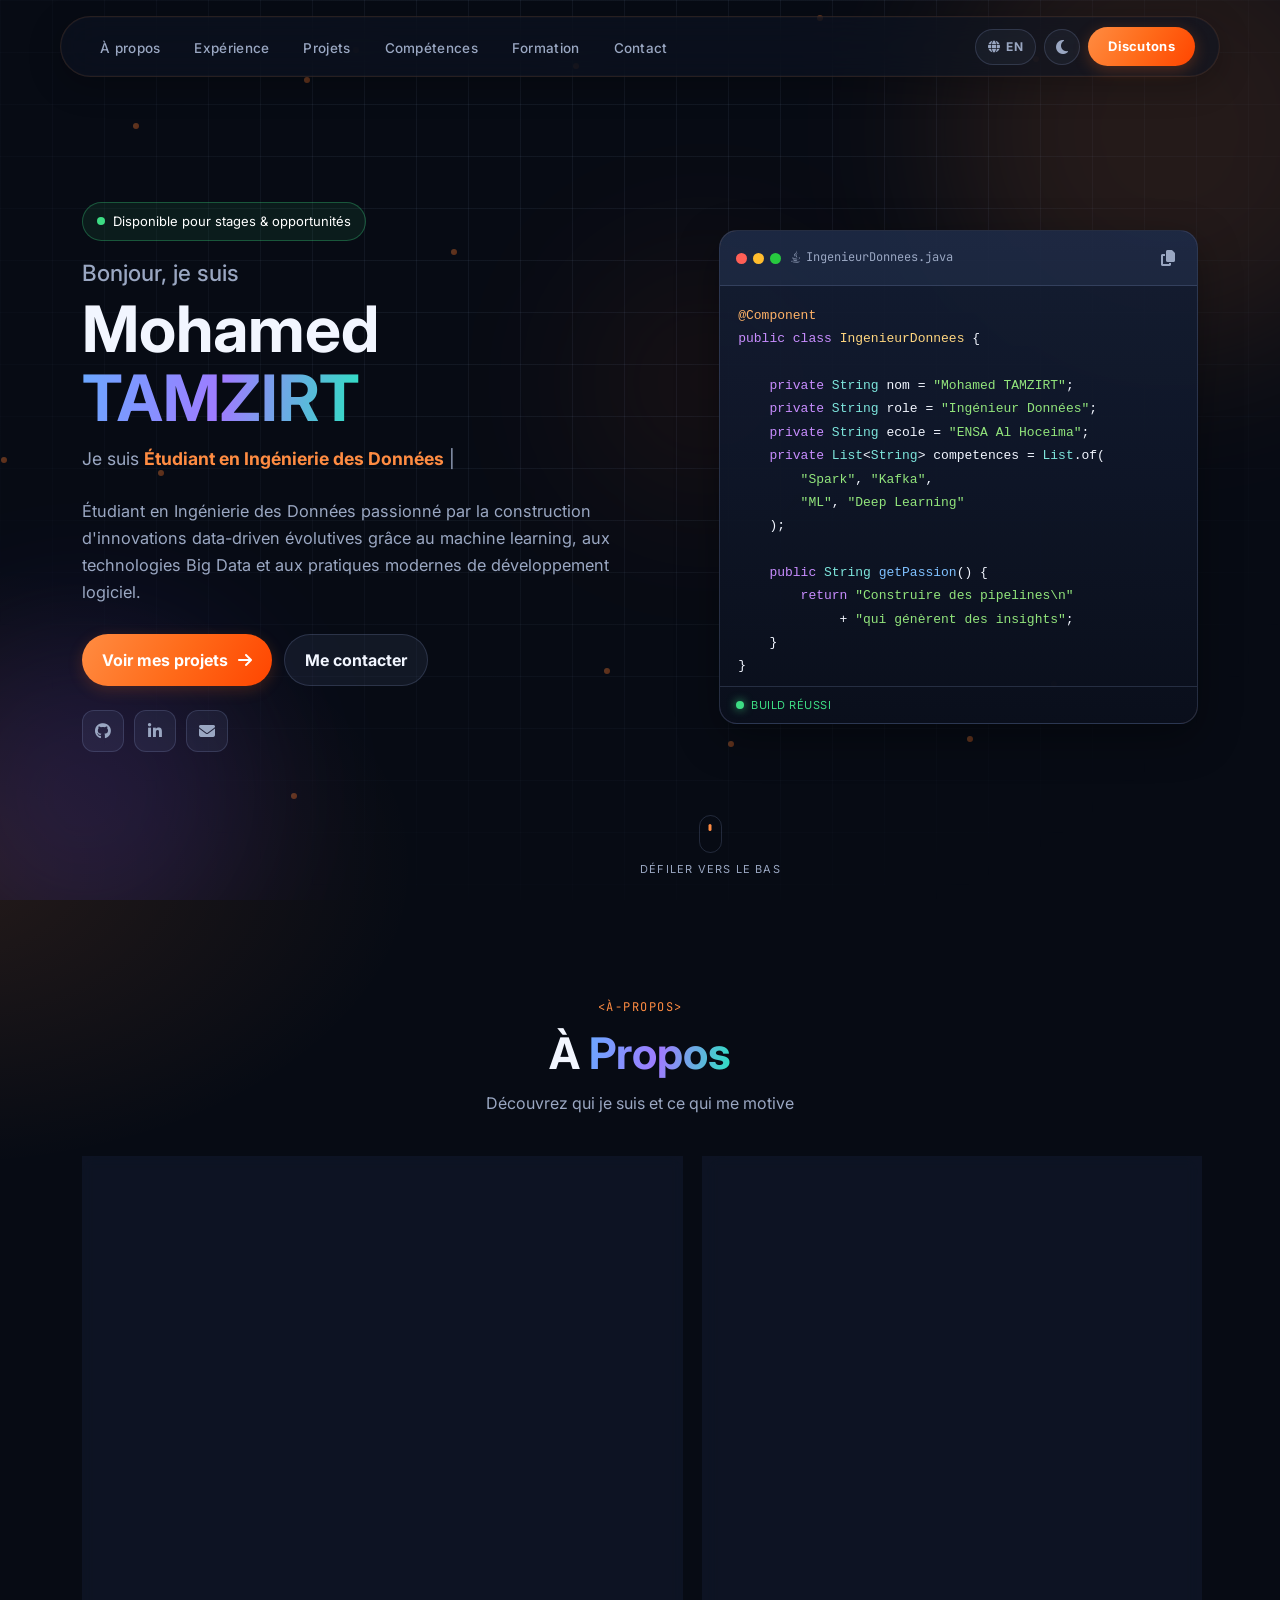
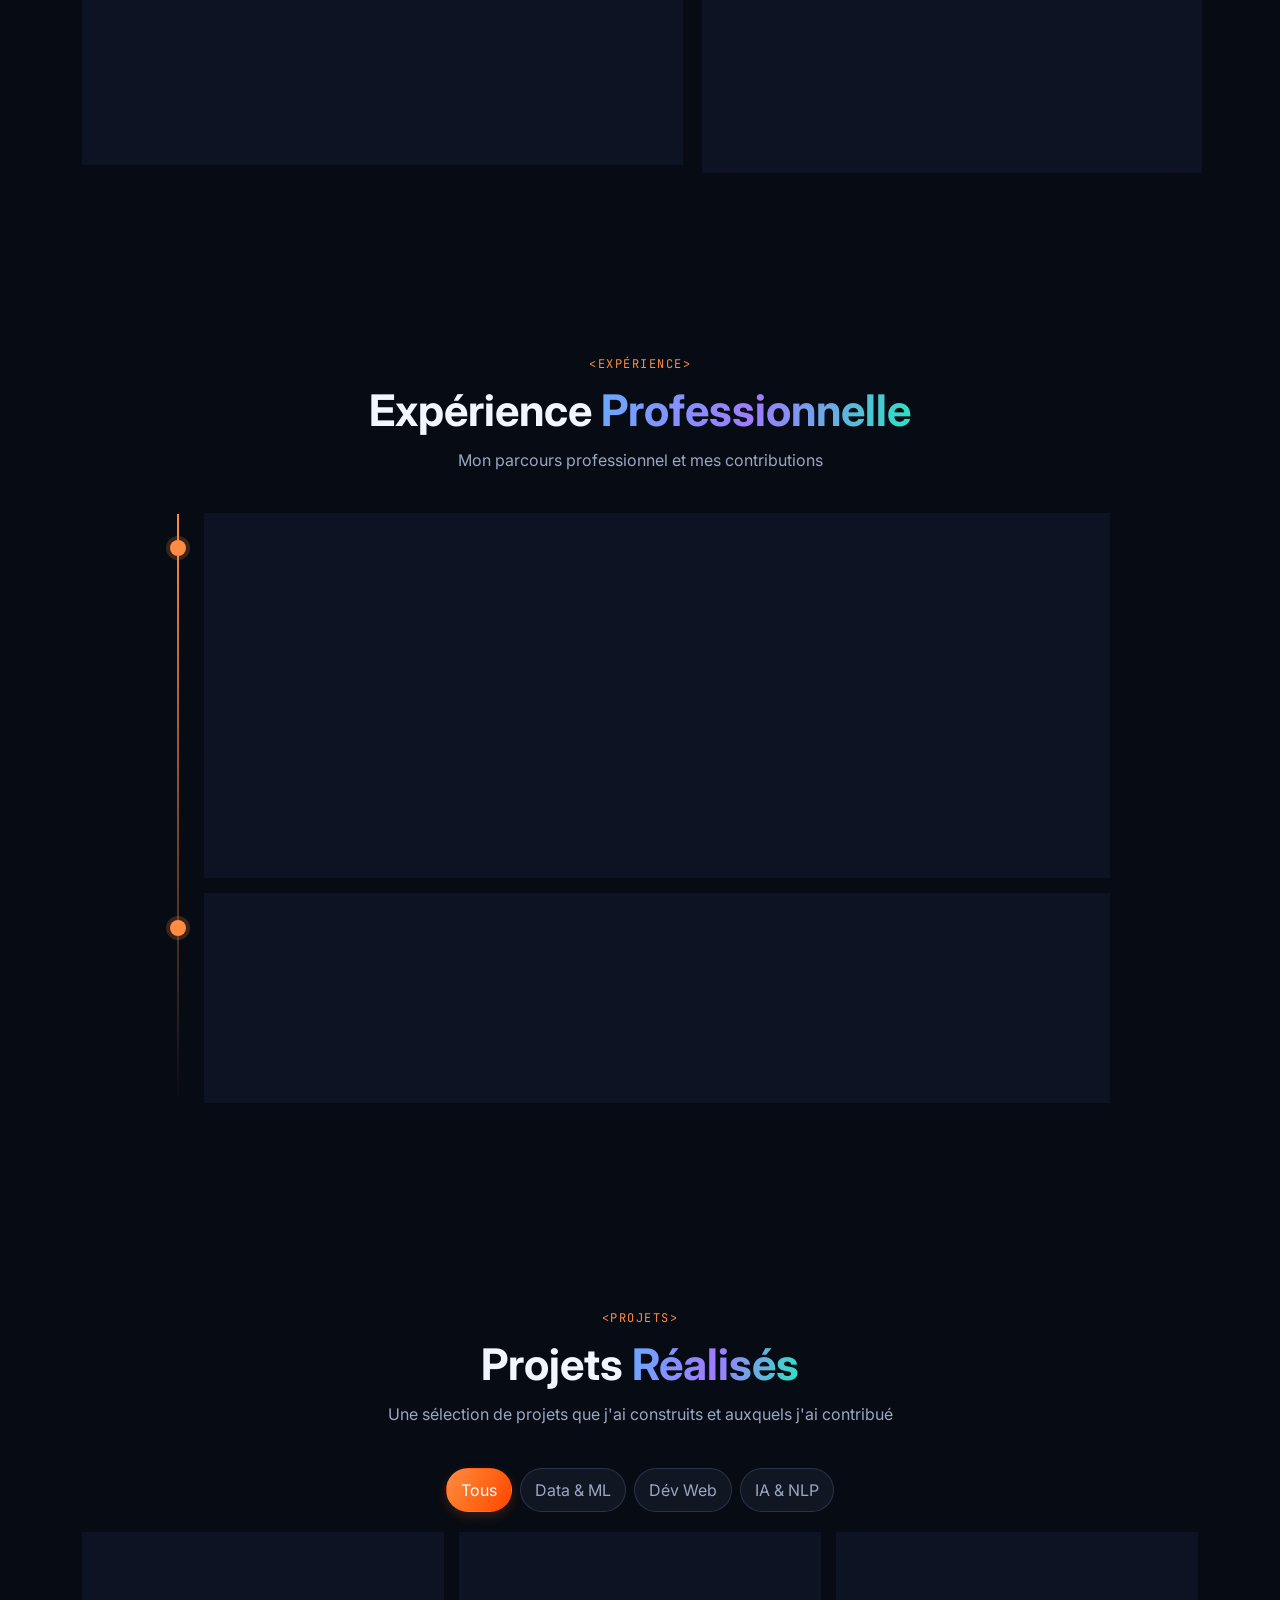
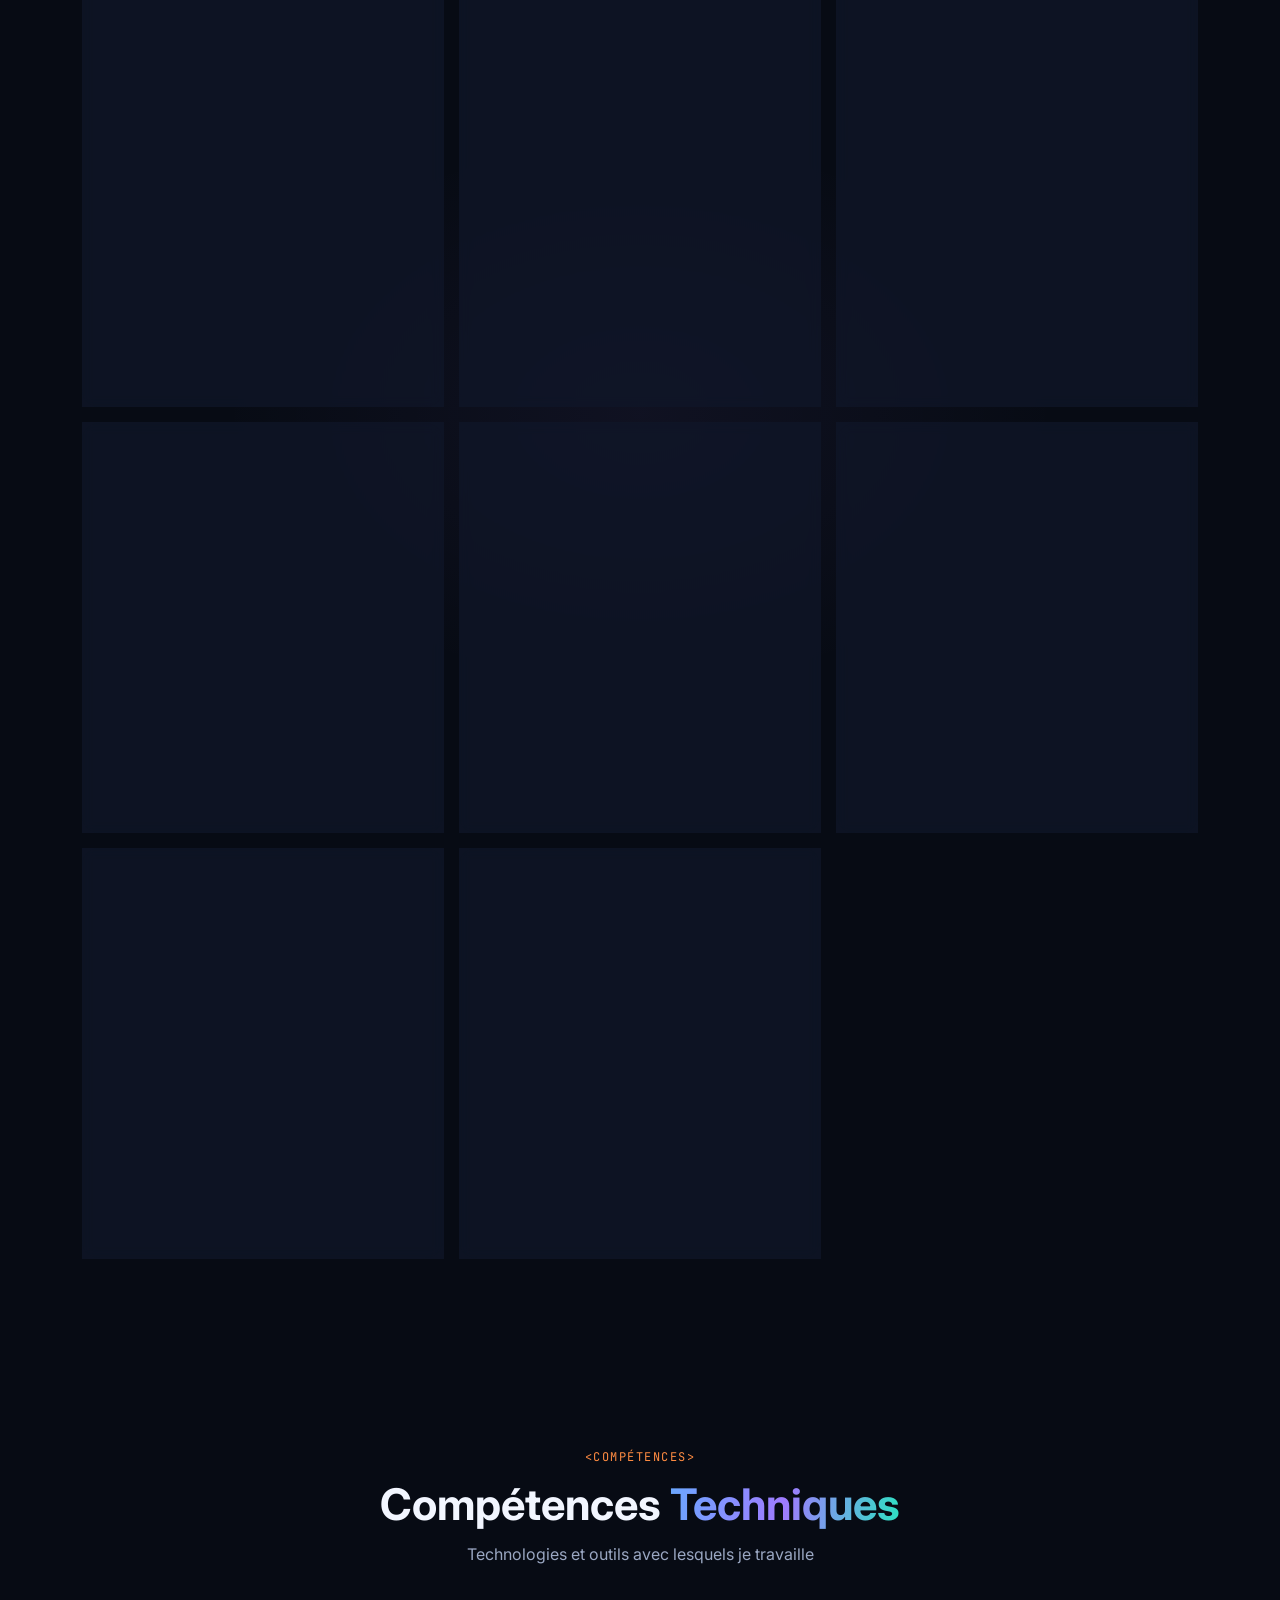
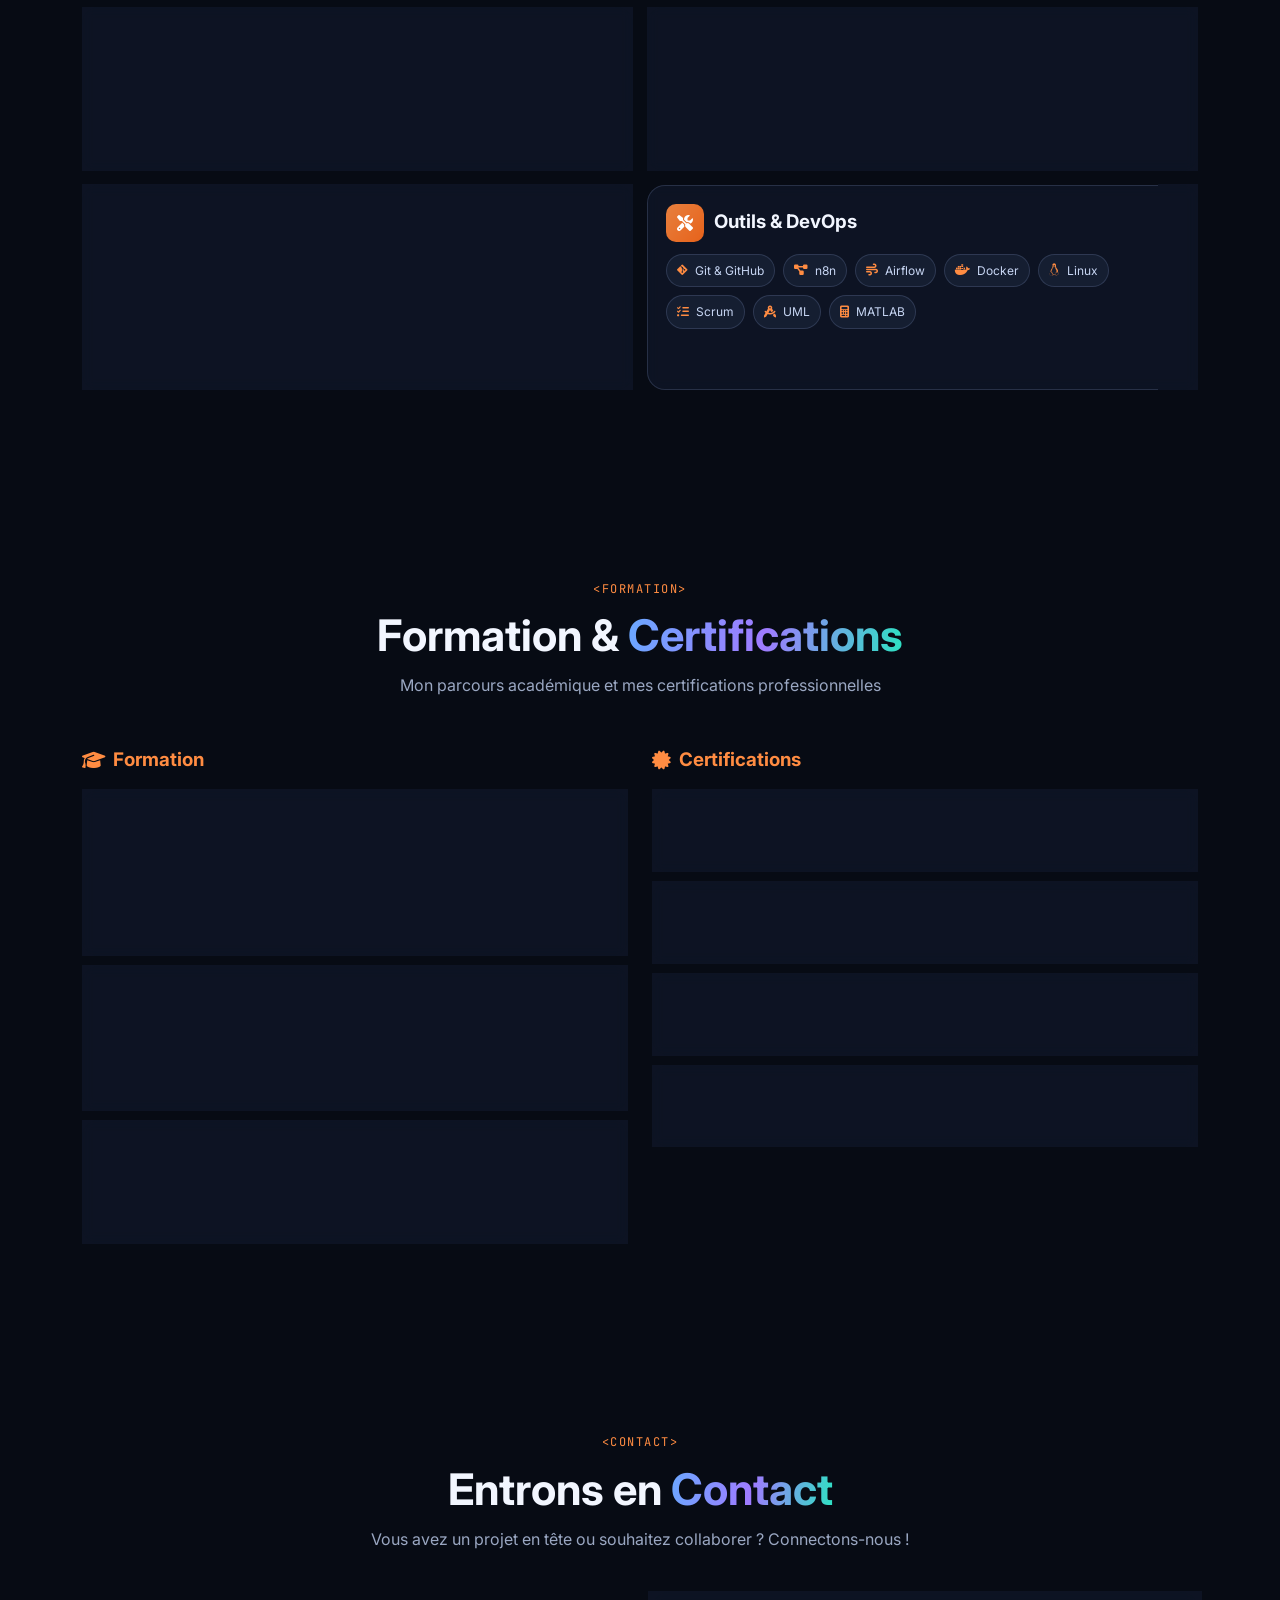
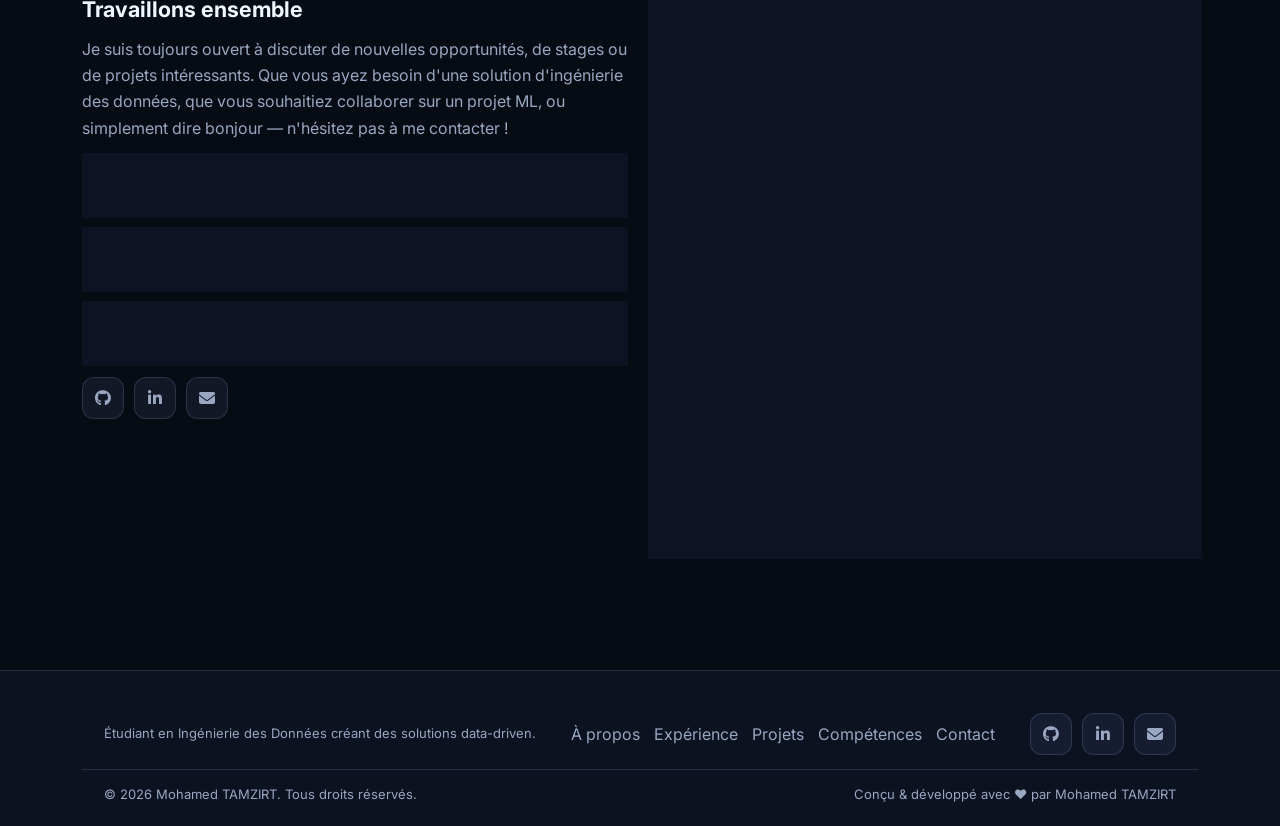
==== commit 6a4da130: "feat: update contact form placeholders to improve user experience" ====
--- a/fr.html
+++ b/fr.html
@@ -919,12 +919,12 @@
                     <form class="contact-form" id="contact-form">
                         <div class="form-group">
                             <label for="name">Votre Nom</label>
-                            <input type="text" id="name" name="name" placeholder="Jean Dupont" required>
+                            <input type="text" id="name" name="name" placeholder="entrer votre nom" required>
                             <span class="form-line"></span>
                         </div>
                         <div class="form-group">
                             <label for="email">Votre Email</label>
-                            <input type="email" id="email" name="email" placeholder="jean@exemple.com" required>
+                            <input type="email" id="email" name="email" placeholder="votre_mail@example.com" required>
                             <span class="form-line"></span>
                         </div>
                         <div class="form-group">
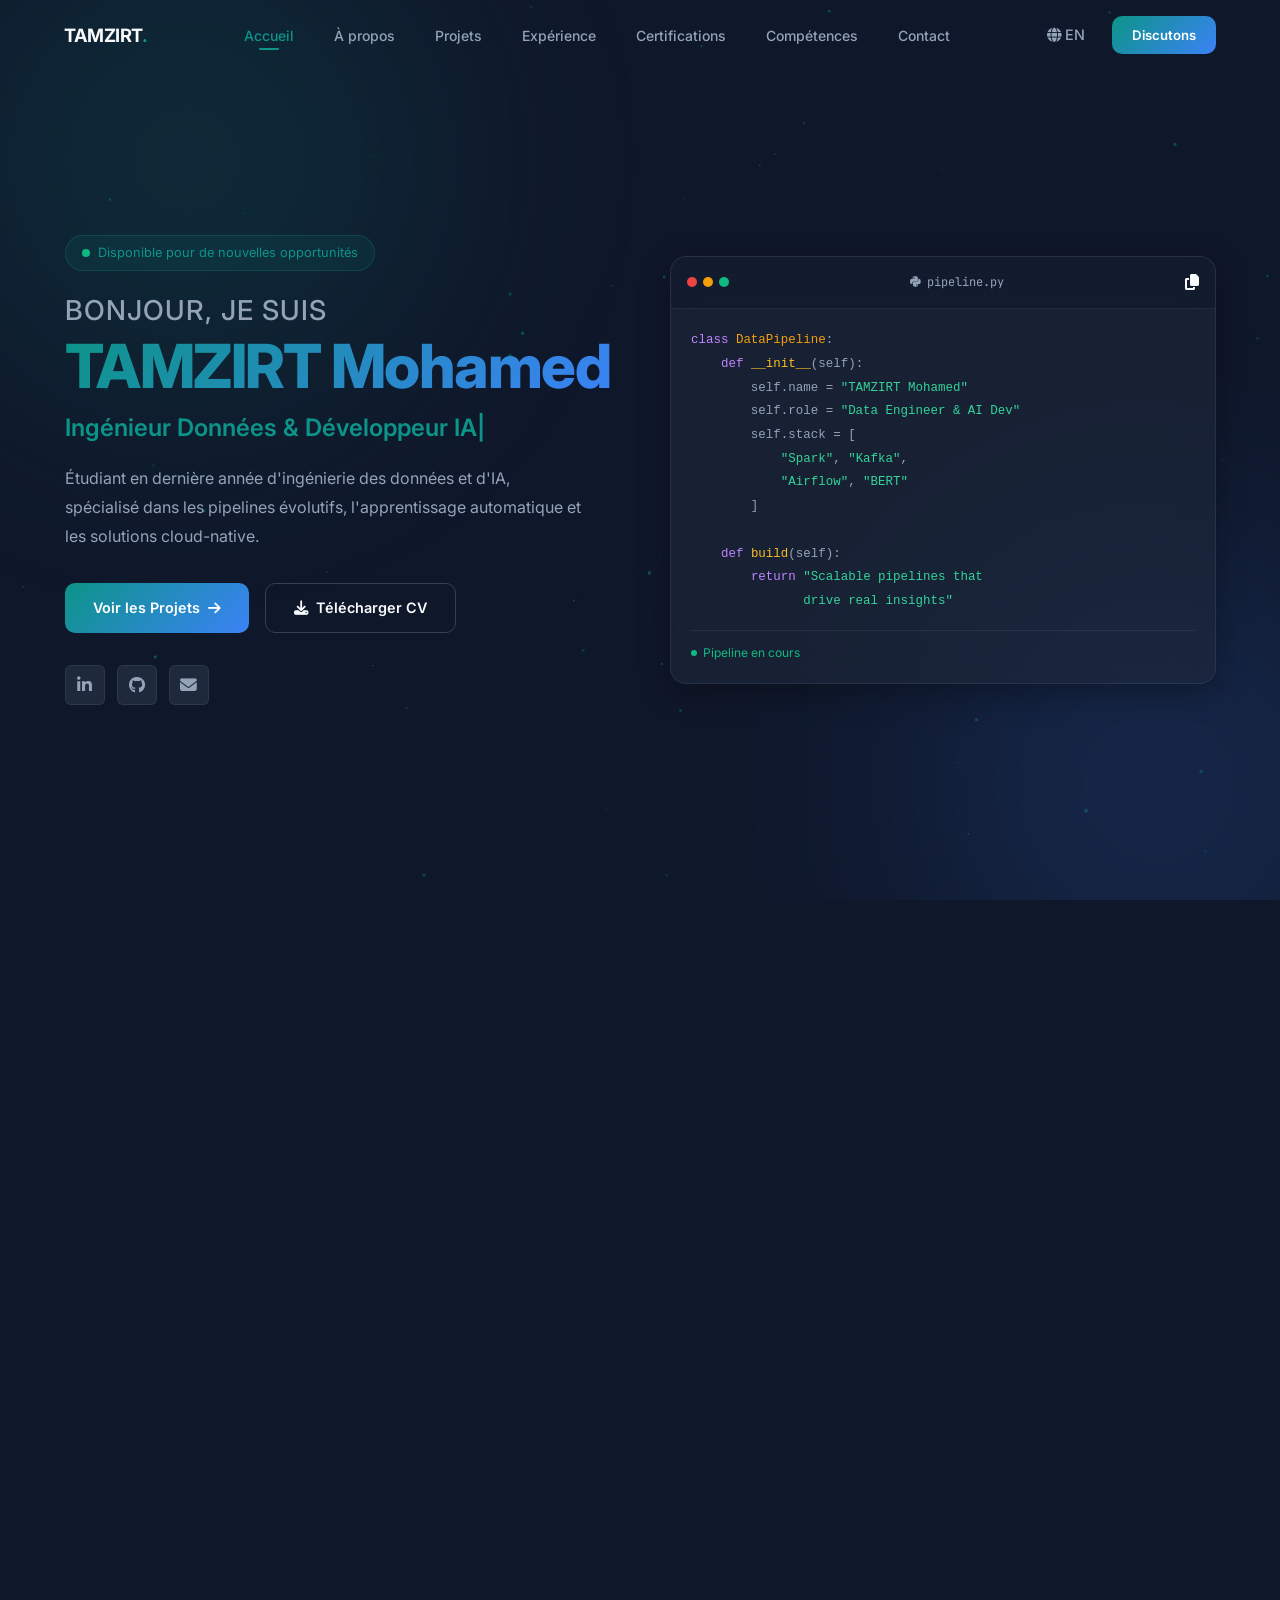
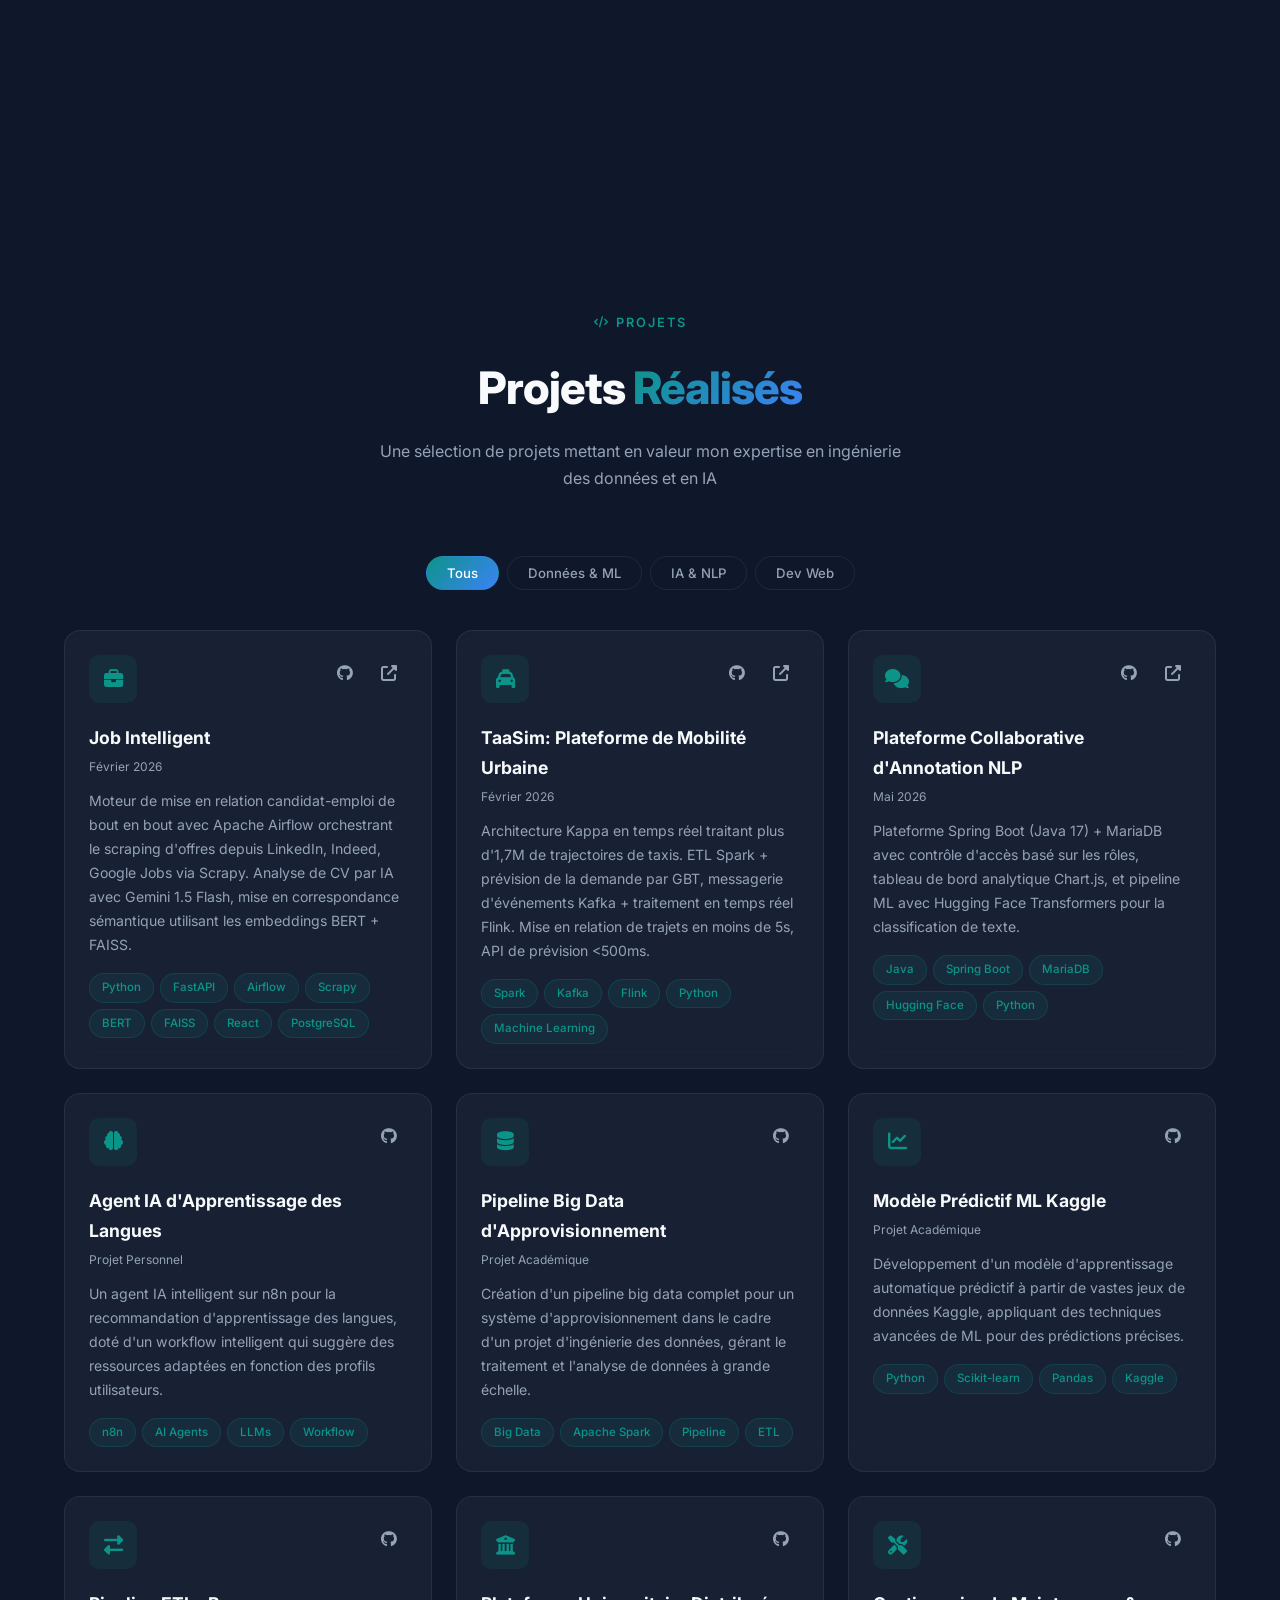
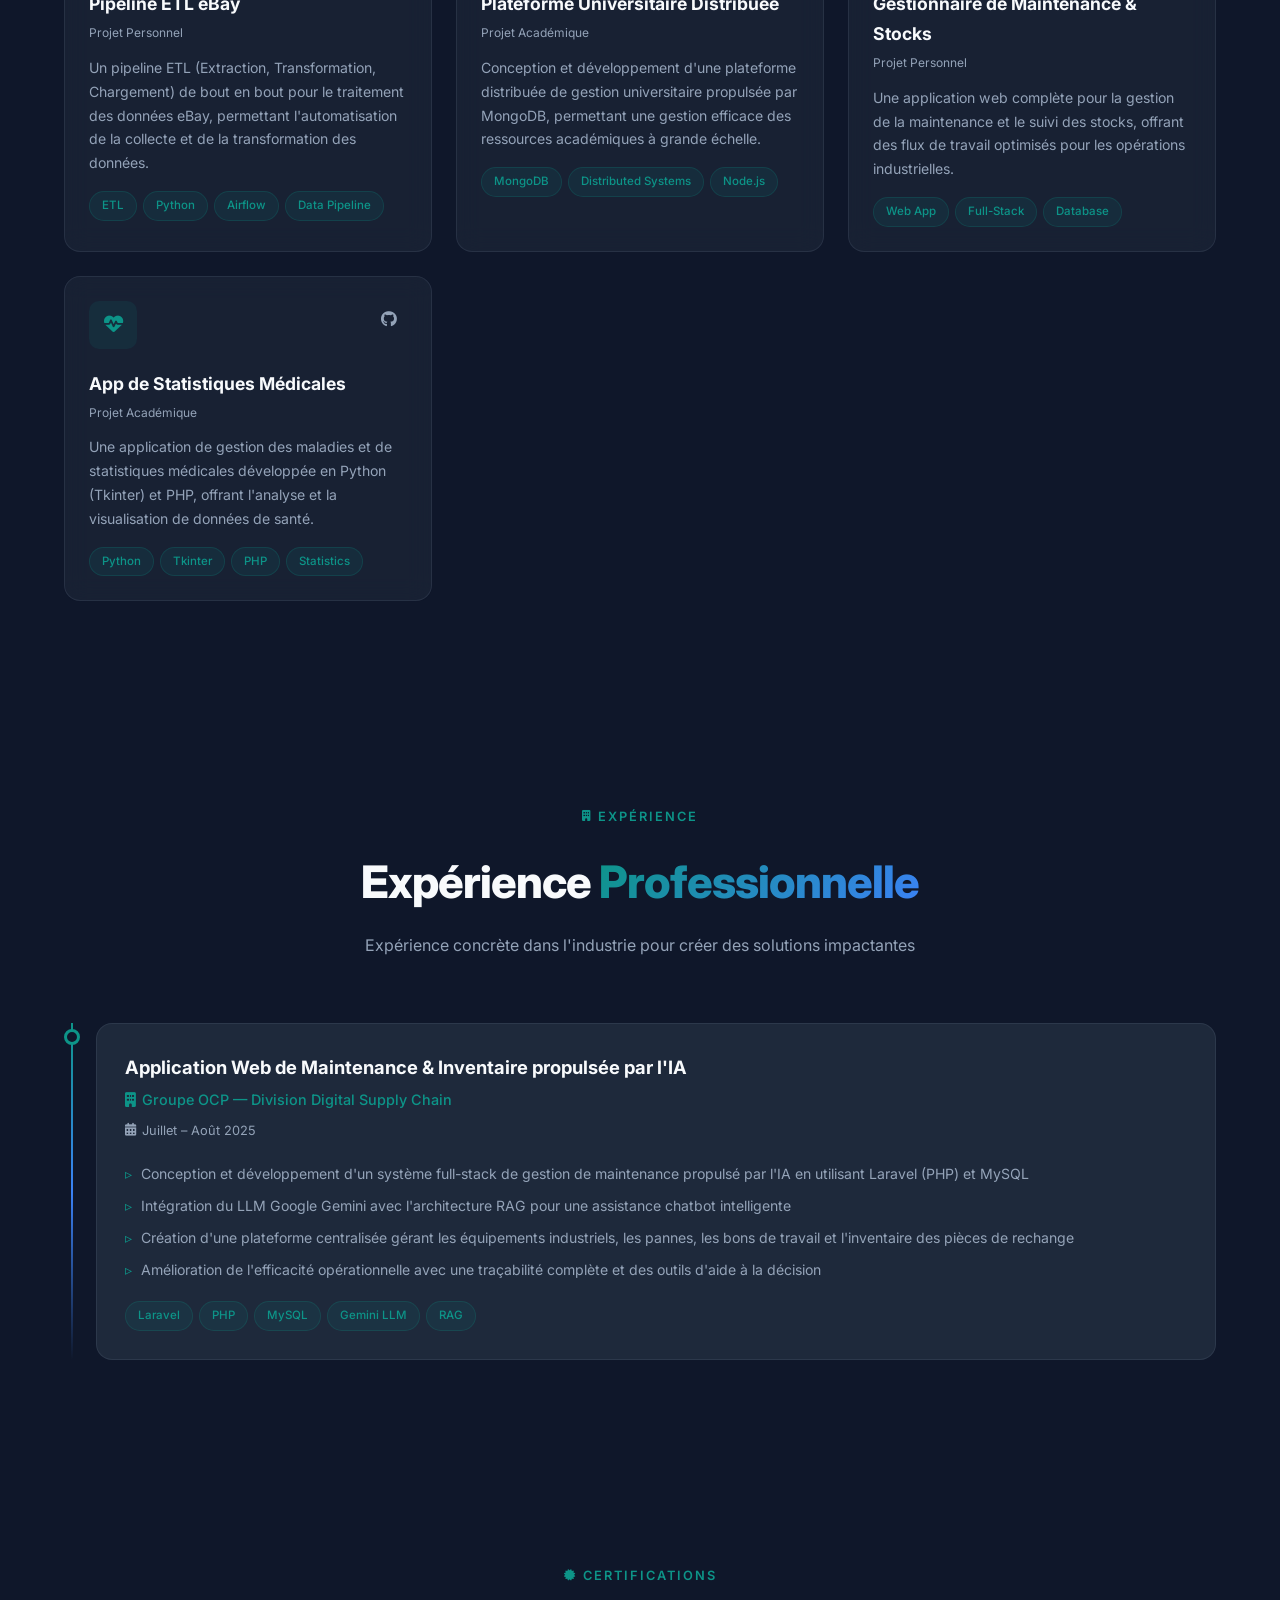
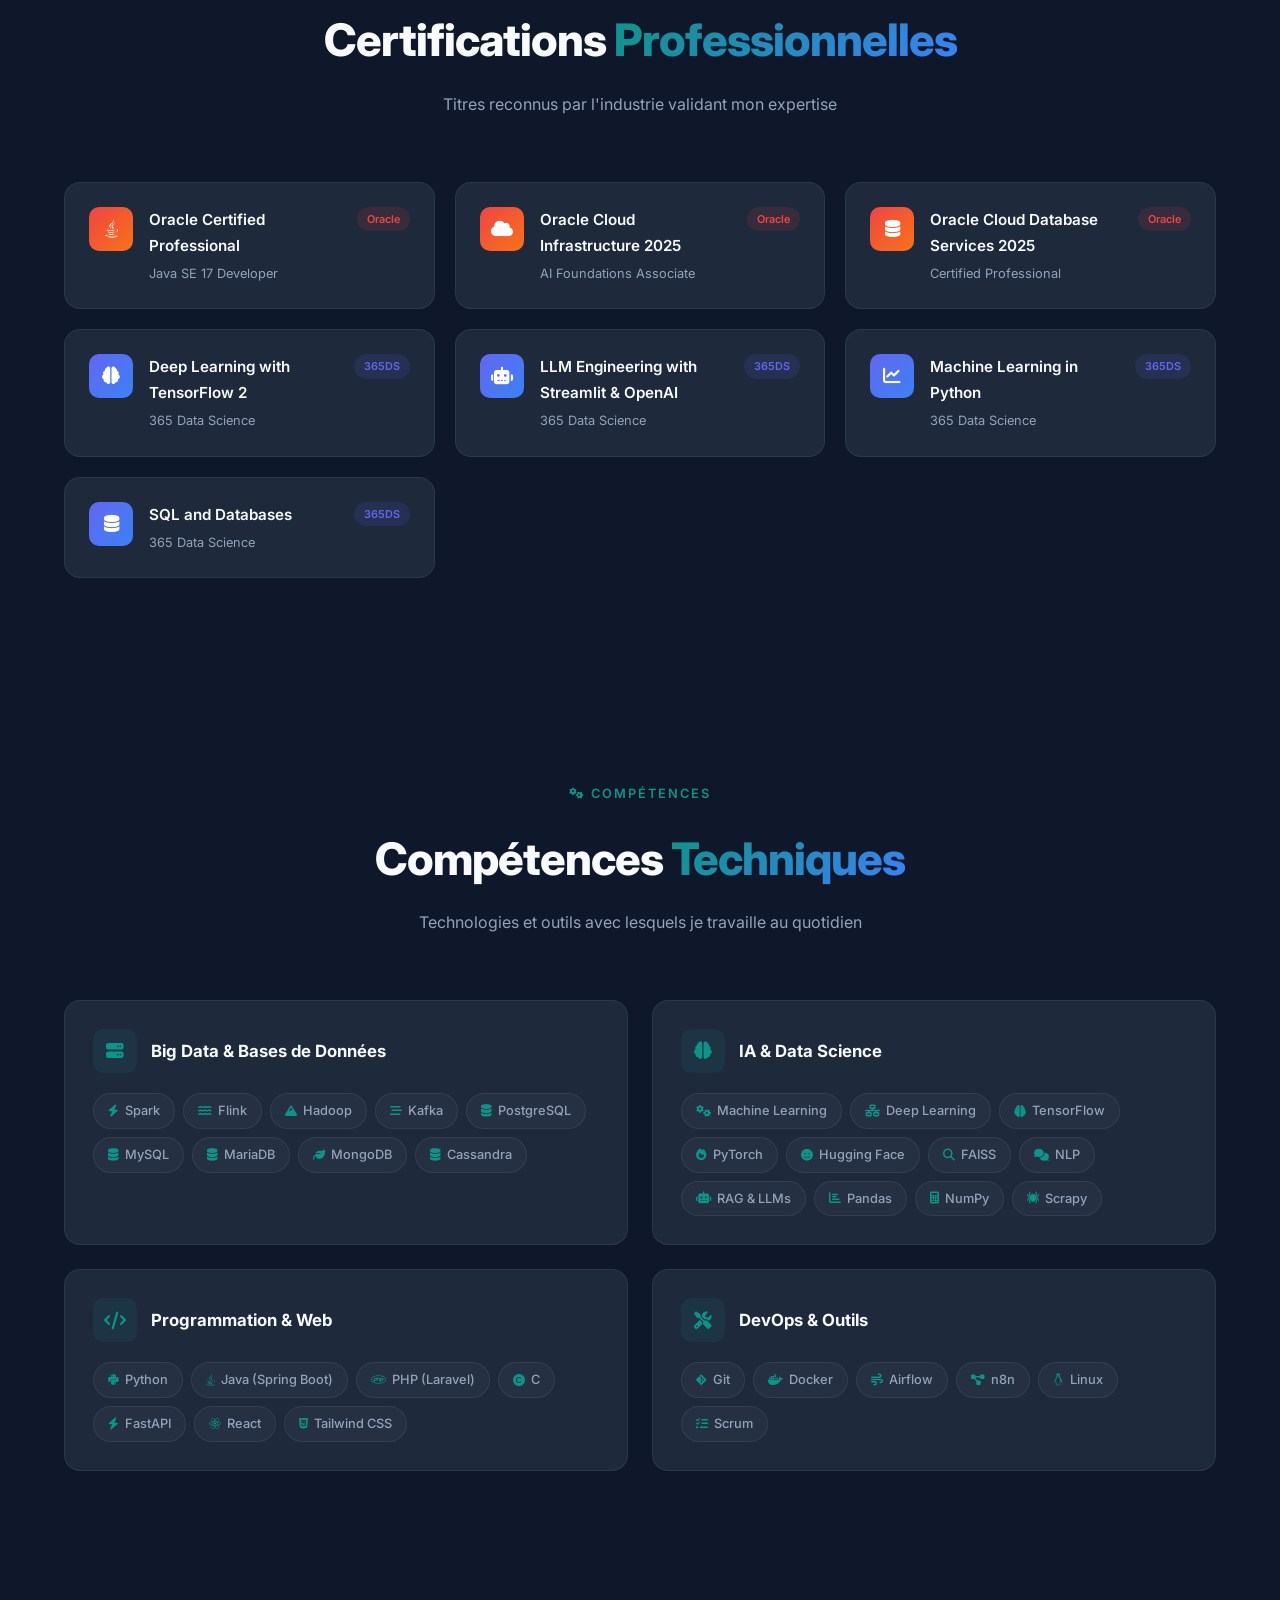
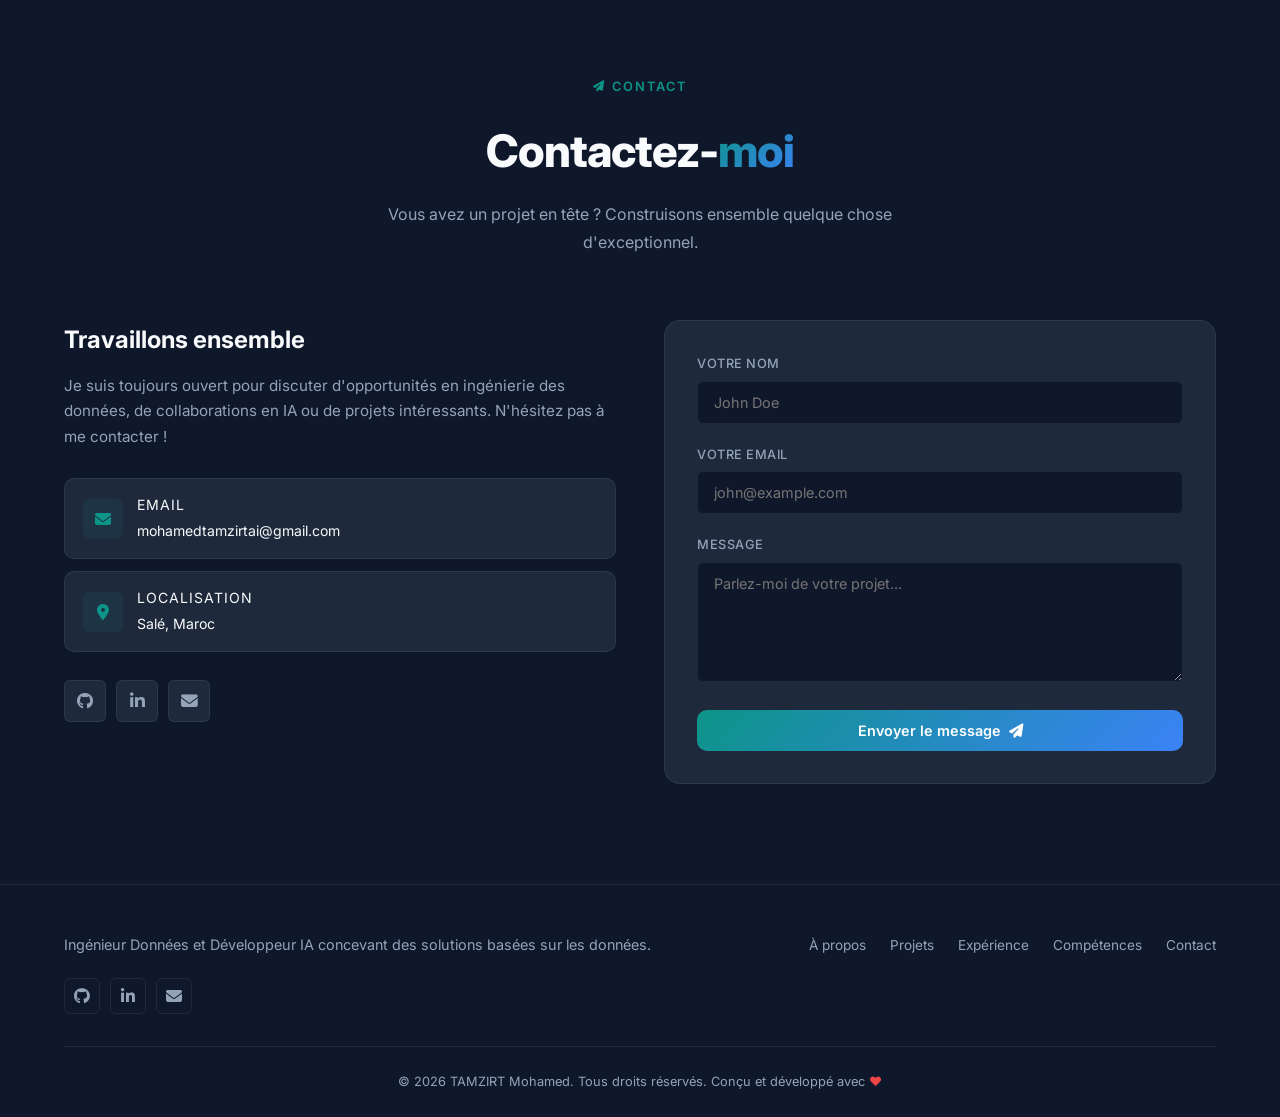
==== commit 29fc5628: "refactor: update UI layout, hero section visuals, and content metadata across portfolio pages" ====
--- a/fr.html
+++ b/fr.html
@@ -1,340 +1,435 @@
 <!DOCTYPE html>
 <html lang="fr">
+
 <head>
     <meta charset="UTF-8">
     <meta name="viewport" content="width=device-width, initial-scale=1.0">
-    <title>Mohamed TAMZIRT | Étudiant en Ingénierie des Données</title>
-    <meta name="description" content="Portfolio de Mohamed TAMZIRT - Étudiant en Ingénierie des Données spécialisé en Machine Learning, Big Data et Développement Logiciel.">
+    <title>TAMZIRT Mohamed | Ingénieur Données & Développeur IA</title>
+    <meta name="description"
+        content="Portfolio de TAMZIRT Mohamed — Étudiant en dernière année d'ingénierie des données et d'IA, spécialisé dans les pipelines évolutifs, l'apprentissage automatique et les solutions cloud-native.">
     <link rel="stylesheet" href="css/style.css">
     <link rel="preconnect" href="https://fonts.googleapis.com">
     <link rel="preconnect" href="https://fonts.gstatic.com" crossorigin>
-    <link href="https://fonts.googleapis.com/css2?family=Inter:wght@300;400;500;600;700;800;900&family=JetBrains+Mono:wght@400;500;600&display=swap" rel="stylesheet">
+    <link
+        href="https://fonts.googleapis.com/css2?family=Inter:wght@300;400;500;600;700;800;900&family=JetBrains+Mono:wght@400;500;600&display=swap"
+        rel="stylesheet">
     <link rel="stylesheet" href="https://cdnjs.cloudflare.com/ajax/libs/font-awesome/6.5.1/css/all.min.css">
 </head>
+
 <body>
-    <!-- ==================== LOADER ==================== -->
+    <!-- LOADER -->
     <div id="loader" class="loader">
-        <div class="loader-content">
+        <div>
             <div class="loader-spinner"></div>
-            <p class="loader-text">Chargement<span class="dots">...</span></p>
+            <p class="loader-text">Chargement...</p>
         </div>
     </div>
 
-    <!-- ==================== CURSOR ==================== -->
-    <div class="cursor-dot" id="cursor-dot"></div>
-    <div class="cursor-outline" id="cursor-outline"></div>
-
-    <!-- ==================== NAVIGATION ==================== -->
+    <!-- NAVBAR -->
     <nav class="navbar" id="navbar">
         <div class="nav-container">
+            <a href="#hero" class="nav-logo">TAMZIRT<span>.</span></a>
             <ul class="nav-menu" id="nav-menu">
-                <li><a href="#about" class="nav-link" data-text="À propos">À propos</a></li>
-                <li><a href="#experience" class="nav-link" data-text="Expérience">Expérience</a></li>
-                <li><a href="#projects" class="nav-link" data-text="Projets">Projets</a></li>
-                <li><a href="#skills" class="nav-link" data-text="Compétences">Compétences</a></li>
-                <li><a href="#education" class="nav-link" data-text="Formation">Formation</a></li>
-                <li><a href="#contact" class="nav-link" data-text="Contact">Contact</a></li>
+                <li><a href="#hero" class="nav-link active">Accueil</a></li>
+                <li><a href="#about" class="nav-link">À propos</a></li>
+                <li><a href="#projects" class="nav-link">Projets</a></li>
+                <li><a href="#experience" class="nav-link">Expérience</a></li>
+                <li><a href="#certifications" class="nav-link">Certifications</a></li>
+                <li><a href="#skills" class="nav-link">Compétences</a></li>
+                <li><a href="#contact" class="nav-link">Contact</a></li>
             </ul>
             <div class="nav-actions">
-                <a href="index.html" class="lang-switch" title="English version">
-                    <i class="fas fa-globe"></i> EN
-                </a>
-                <button class="theme-toggle" id="theme-toggle" aria-label="Changer le thème">
-                    <i class="fas fa-moon"></i>
-                    <i class="fas fa-sun"></i>
-                </button>
+                <a href="index.html" class="lang-switch" title="English Version"
+                    style="color: var(--text-secondary); margin-right: 15px; font-weight: 500; font-size: 0.9rem; transition: color 0.3s;"
+                    onmouseover="this.style.color='var(--primary)'"
+                    onmouseout="this.style.color='var(--text-secondary)'"><i class="fas fa-globe"></i> EN</a>
                 <a href="#contact" class="nav-cta">Discutons</a>
                 <button class="hamburger" id="hamburger" aria-label="Menu">
-                    <span></span>
-                    <span></span>
-                    <span></span>
+                    <span></span><span></span><span></span>
                 </button>
             </div>
         </div>
     </nav>
 
-    <!-- ==================== HERO ==================== -->
+    <!-- HERO -->
     <section id="hero" class="hero">
-        <div class="hero-bg-effects">
-            <div class="gradient-orb orb-1"></div>
-            <div class="gradient-orb orb-2"></div>
-            <div class="gradient-orb orb-3"></div>
-            <div class="grid-overlay"></div>
-        </div>
-        <div class="hero-container">
+        <div class="hero-bg">
+            <canvas id="particles-canvas"></canvas>
+            <div class="hero-glow g1"></div>
+            <div class="hero-glow g2"></div>
+        </div>
+        <div class="container hero-container">
             <div class="hero-content">
                 <div class="hero-badge" data-aos="fade-down">
                     <span class="badge-dot"></span>
-                    Disponible pour stages & opportunités
+                    Disponible pour de nouvelles opportunités
                 </div>
                 <h1 class="hero-title" data-aos="fade-up">
-                    <span class="title-line">Bonjour, je suis</span>
-                    <span class="title-name">Mohamed <span class="text-gradient">TAMZIRT</span></span>
+                    <span class="line1">Bonjour, je suis</span>
+                    <span class="name text-gradient">TAMZIRT Mohamed</span>
                 </h1>
-                <div class="hero-typewriter" data-aos="fade-up" data-aos-delay="200">
-                    <span class="typewriter-prefix">Je suis </span>
-                    <span class="typewriter-text" id="typewriter"></span>
-                    <span class="typewriter-cursor">|</span>
-                </div>
-                <p class="hero-description" data-aos="fade-up" data-aos-delay="300">
-                    Étudiant en Ingénierie des Données passionné par la construction d'innovations 
-                    data-driven évolutives grâce au machine learning, aux technologies Big Data et 
-                    aux pratiques modernes de développement logiciel.
+                <div class="hero-subtitle" data-aos="fade-up">
+                    <span class="typed-text" id="typewriter"></span><span class="cursor-blink">|</span>
+                </div>
+                <p class="hero-desc" data-aos="fade-up">
+                    Étudiant en dernière année d'ingénierie des données et d'IA, spécialisé dans les pipelines
+                    évolutifs, l'apprentissage automatique et les solutions cloud-native.
                 </p>
-                <div class="hero-actions" data-aos="fade-up" data-aos-delay="400">
+                <div class="hero-actions" data-aos="fade-up">
                     <a href="#projects" class="btn btn-primary">
-                        <span>Voir mes projets</span>
+                        <span>Voir les Projets</span>
                         <i class="fas fa-arrow-right"></i>
                     </a>
-                    <a href="#contact" class="btn btn-outline">
-                        <span>Me contacter</span>
+                    <a href="assets/Mohamed_TAMZIRT_Resume_FR.pdf" class="btn btn-outline" download>
+                        <i class="fas fa-download"></i>
+                        <span>Télécharger CV</span>
                     </a>
                 </div>
-                <div class="hero-socials" data-aos="fade-up" data-aos-delay="500">
-                    <a href="https://github.com/TAMZIRT-MOHAMED" target="_blank" rel="noopener" class="social-link" aria-label="GitHub">
-                        <i class="fab fa-github"></i>
-                    </a>
-                    <a href="https://www.linkedin.com/in/mohamed-tamzirt-740953252/" target="_blank" rel="noopener" class="social-link" aria-label="LinkedIn">
-                        <i class="fab fa-linkedin-in"></i>
-                    </a>
-                    <a href="mailto:mohamedtamzirtai@gmail.com" class="social-link" aria-label="Email">
-                        <i class="fas fa-envelope"></i>
-                    </a>
-                </div>
-            </div>
-            <div class="hero-visual" data-aos="fade-left" data-aos-delay="300">
-                <div class="hero-card">
+                <div class="hero-socials" data-aos="fade-up">
+                    <a href="https://www.linkedin.com/in/mohamed-tamzirt-740953252/" target="_blank" rel="noopener"
+                        class="social-link" aria-label="LinkedIn"><i class="fab fa-linkedin-in"></i></a>
+                    <a href="https://github.com/TAMZIRT-MOHAMED" target="_blank" rel="noopener" class="social-link"
+                        aria-label="GitHub"><i class="fab fa-github"></i></a>
+                    <a href="mailto:mohamedtamzirtai@gmail.com" class="social-link" aria-label="Email"><i
+                            class="fas fa-envelope"></i></a>
+                </div>
+            </div>
+            <div class="hero-visual" data-aos="fade-left">
+                <div class="hero-card" id="hero-card">
                     <div class="card-header">
-                        <div class="card-dots">
-                            <span class="dot red"></span>
-                            <span class="dot yellow"></span>
-                            <span class="dot green"></span>
-                        </div>
-                        <span class="card-title"><i class="fab fa-java" style="margin-right:6px"></i>IngenieurDonnees.java</span>
-                        <div class="card-header-actions">
-                            <span class="card-action" title="Copier"><i class="fas fa-copy"></i></span>
-                        </div>
+                        <div class="card-dots"><span class="dot red"></span><span class="dot yellow"></span><span
+                                class="dot green"></span></div>
+                        <span class="card-title"><i class="fab fa-python"
+                                style="margin-right:6px"></i>pipeline.py</span>
+                        <span class="card-action" title="Copier"><i class="fas fa-copy"></i></span>
                     </div>
                     <div class="card-body">
                         <div class="code-lines">
-                            <pre><code><span class="code-annotation">@Component</span>
-<span class="code-keyword">public class</span> <span class="code-class">IngenieurDonnees</span> {
-
-    <span class="code-keyword">private</span> <span class="code-type">String</span> nom = <span class="code-string">"Mohamed TAMZIRT"</span>;
-    <span class="code-keyword">private</span> <span class="code-type">String</span> role = <span class="code-string">"Ingénieur Données"</span>;
-    <span class="code-keyword">private</span> <span class="code-type">String</span> ecole = <span class="code-string">"ENSA Al Hoceima"</span>;
-    <span class="code-keyword">private</span> <span class="code-type">List</span>&lt;<span class="code-type">String</span>&gt; competences = <span class="code-type">List</span>.of(
-        <span class="code-string">"Spark"</span>, <span class="code-string">"Kafka"</span>,
-        <span class="code-string">"ML"</span>, <span class="code-string">"Deep Learning"</span>
-    );
-
-    <span class="code-keyword">public</span> <span class="code-type">String</span> <span class="code-func">getPassion</span>() {
-        <span class="code-keyword">return</span> <span class="code-string">"Construire des pipelines\n"</span>
-             + <span class="code-string">"qui génèrent des insights"</span>;
-    }
-}</code></pre>
-                        </div>
-                        <div class="card-status">
-                            <span class="status-dot"></span> Build Réussi
-                        </div>
-                    </div>
-                </div>
-            </div>
-        </div>
-        <div class="scroll-indicator" data-aos="fade-up" data-aos-delay="600">
-            <div class="mouse">
-                <div class="wheel"></div>
-            </div>
-            <span>Défiler vers le bas</span>
+                            <pre><code><span class="code-keyword">class</span> <span class="code-class">DataPipeline</span>:
+    <span class="code-keyword">def</span> <span class="code-func">__init__</span>(self):
+        self.name = <span class="code-string">"TAMZIRT Mohamed"</span>
+        self.role = <span class="code-string">"Data Engineer &amp; AI Dev"</span>
+        self.stack = [
+            <span class="code-string">"Spark"</span>, <span class="code-string">"Kafka"</span>,
+            <span class="code-string">"Airflow"</span>, <span class="code-string">"BERT"</span>
+        ]
+
+    <span class="code-keyword">def</span> <span class="code-func">build</span>(self):
+        <span class="code-keyword">return</span> <span class="code-string">"Scalable pipelines that
+               drive real insights"</span></code></pre>
+                        </div>
+                        <div class="card-status"><span class="status-dot"></span> Pipeline en cours</div>
+                    </div>
+                </div>
+            </div>
         </div>
     </section>
 
-    <!-- ==================== ABOUT ==================== -->
-    <section id="about" class="section about">
+    <!-- ABOUT -->
+    <section id="about" class="section">
         <div class="container">
             <div class="section-header" data-aos="fade-up">
-                <span class="section-tag">&lt;à-propos&gt;</span>
-                <h2 class="section-title">À <span class="text-gradient">Propos</span></h2>
-                <p class="section-subtitle">Découvrez qui je suis et ce qui me motive</p>
+                <div class="section-label"><i class="fas fa-user"></i> À propos de moi</div>
+                <h2 class="section-title">Apprenez à me <span class="text-gradient">connaître</span></h2>
+                <p class="section-subtitle">Un ingénieur passionné construisant l'avenir avec les données et l'IA</p>
             </div>
             <div class="about-grid">
-                <div class="about-content" data-aos="fade-right">
-                    <h3>Un étudiant passionné en Ingénierie des Données</h3>
+                <div class="about-photo" data-aos="fade-right">
+                    <img src="assets/MyFace.jpg" alt="TAMZIRT Mohamed">
+                    <div class="about-photo-glow"></div>
+                </div>
+                <div class="about-content" data-aos="fade-left">
+                    <h3>Ingénieur Données & Développeur IA</h3>
                     <p>
-                        Actuellement en deuxième année du cycle Ingénierie des Données à l'ENSA Al Hoceima, 
-                        je suis animé par une profonde passion pour la data science et le machine learning. 
-                        Ma formation d'ingénieur m'a doté d'une solide expertise technique couvrant l'ensemble 
-                        de la chaîne de valeur des données — de l'ingestion à l'analyse en temps réel.
+                        Étudiant en dernière année d'ingénierie des données à l'ENSA Al Hoceima, profondément passionné
+                        par la conception de pipelines de données évolutifs et de systèmes d'IA intelligents. Ma
+                        formation d'ingénieur couvre l'ensemble de la chaîne de valeur de la donnée, de l'ingestion à
+                        l'analyse en temps réel.
                     </p>
                     <p>
-                        Je maîtrise les outils fondamentaux de la data science en Python (Scikit-learn, TensorFlow, 
-                        PyTorch, Pandas, NumPy) ainsi que les technologies Big Data comme Apache Spark, Kafka 
-                        et Hadoop. Mon expérience avec les bases de données relationnelles (MySQL, PL/SQL) et NoSQL 
-                        (MongoDB, Cassandra) me donne une vision complète de l'architecture des systèmes de données.
-                    </p>
-                    <p>
-                        Je suis membre actif du Club Data & IA, de la communauté Moroccan Data Scientists, 
-                        et je m'engage dans un développement professionnel continu à travers des certifications 
-                        et des projets concrets.
+                        Je me spécialise dans les technologies Big Data (Spark, Kafka, Flink, Hadoop), les frameworks
+                        d'IA (TensorFlow, PyTorch, Hugging Face) et le développement web moderne (React, Spring Boot,
+                        FastAPI). Certifié Oracle Professional en Java SE 17 et Cloud AI Foundations.
                     </p>
                     <div class="about-stats">
                         <div class="stat-card">
-                            <span class="stat-number" data-count="4">0</span><span class="stat-plus">+</span>
+                            <span class="stat-number text-gradient" data-count="10">0</span><span
+                                class="stat-plus">+</span>
+                            <span class="stat-label">Projets</span>
+                        </div>
+                        <div class="stat-card">
+                            <span class="stat-number text-gradient" data-count="7">0</span>
                             <span class="stat-label">Certifications</span>
                         </div>
                         <div class="stat-card">
-                            <span class="stat-number" data-count="8">0</span><span class="stat-plus">+</span>
-                            <span class="stat-label">Projets</span>
-                        </div>
-                        <div class="stat-card">
-                            <span class="stat-number" data-count="2">0</span>
-                            <span class="stat-label">Stages</span>
-                        </div>
-                        <div class="stat-card">
-                            <span class="stat-number" data-count="4">0</span>
-                            <span class="stat-label">Langues</span>
-                        </div>
-                    </div>
-                </div>
-                <div class="about-details" data-aos="fade-left">
-                    <div class="detail-card">
-                        <div class="detail-icon"><i class="fas fa-user"></i></div>
-                        <div class="detail-info">
-                            <span class="detail-label">Nom</span>
-                            <span class="detail-value">Mohamed TAMZIRT</span>
-                        </div>
-                    </div>
-                    <div class="detail-card">
-                        <div class="detail-icon"><i class="fas fa-map-marker-alt"></i></div>
-                        <div class="detail-info">
-                            <span class="detail-label">Localisation</span>
-                            <span class="detail-value">Salé, Maroc</span>
-                        </div>
-                    </div>
-                    <div class="detail-card">
-                        <div class="detail-icon"><i class="fas fa-envelope"></i></div>
-                        <div class="detail-info">
-                            <span class="detail-label">Email</span>
-                            <span class="detail-value">mohamedtamzirtai@gmail.com</span>
-                        </div>
-                    </div>
-                    <div class="detail-card">
-                        <div class="detail-icon"><i class="fas fa-phone"></i></div>
-                        <div class="detail-info">
-                            <span class="detail-label">Téléphone</span>
-                            <span class="detail-value">+212 654098473</span>
-                        </div>
-                    </div>
-                    <div class="detail-card">
-                        <div class="detail-icon"><i class="fas fa-graduation-cap"></i></div>
-                        <div class="detail-info">
-                            <span class="detail-label">Formation</span>
-                            <span class="detail-value">ENSA Al Hoceima</span>
-                        </div>
-                    </div>
-                    <div class="detail-card">
-                        <div class="detail-icon"><i class="fas fa-language"></i></div>
-                        <div class="detail-info">
-                            <span class="detail-label">Langues</span>
-                            <span class="detail-value">Arabe, Anglais, Français, Espagnol</span>
-                        </div>
-                    </div>
-                    <a href="assets/Mohamed_TAMZIRT_Resume_FR.pdf" class="btn btn-primary btn-download" download>
-                        <i class="fas fa-download"></i>
-                        <span>Télécharger le CV</span>
-                    </a>
+                            <span class="stat-number text-gradient" data-count="1">0</span>
+                            <span class="stat-label">Stage</span>
+                        </div>
+                    </div>
                 </div>
             </div>
         </div>
     </section>
 
-    <!-- ==================== EXPERIENCE ==================== -->
-    <section id="experience" class="section experience">
+    <!-- PROJECTS -->
+    <section id="projects" class="section">
         <div class="container">
             <div class="section-header" data-aos="fade-up">
-                <span class="section-tag">&lt;expérience&gt;</span>
+                <div class="section-label"><i class="fas fa-code"></i> Projets</div>
+                <h2 class="section-title">Projets <span class="text-gradient">Réalisés</span></h2>
+                <p class="section-subtitle">Une sélection de projets mettant en valeur mon expertise en ingénierie des
+                    données et en IA</p>
+            </div>
+            <div class="projects-filter" data-aos="fade-up">
+                <button class="filter-btn active" data-filter="all">Tous</button>
+                <button class="filter-btn" data-filter="data">Données & ML</button>
+                <button class="filter-btn" data-filter="ai">IA & NLP</button>
+                <button class="filter-btn" data-filter="web">Dev Web</button>
+            </div>
+            <div class="projects-grid">
+                <!-- Featured: Job Intelligent -->
+                <div class="project-card" data-category="ai" data-aos="fade-up">
+                    <div class="project-header">
+                        <div class="project-icon"><i class="fas fa-briefcase"></i></div>
+                        <div class="project-links">
+                            <a href="https://github.com/TAMZIRT-MOHAMED/job-intellegent" target="_blank" rel="noopener"
+                                aria-label="GitHub"><i class="fab fa-github"></i></a>
+                            <a href="#" aria-label="Demo"><i class="fas fa-external-link-alt"></i></a>
+                        </div>
+                    </div>
+                    <div class="project-body">
+                        <h3>Job Intelligent</h3>
+                        <span class="project-date">Février 2026</span>
+                        <p>Moteur de mise en relation candidat-emploi de bout en bout avec Apache Airflow orchestrant le
+                            scraping d'offres depuis LinkedIn, Indeed, Google Jobs via Scrapy. Analyse de CV par IA avec
+                            Gemini 1.5 Flash, mise en correspondance sémantique utilisant les embeddings BERT + FAISS.
+                        </p>
+                        <div class="project-tech">
+                            <span class="tag">Python</span><span class="tag">FastAPI</span><span
+                                class="tag">Airflow</span>
+                            <span class="tag">Scrapy</span><span class="tag">BERT</span><span class="tag">FAISS</span>
+                            <span class="tag">React</span><span class="tag">PostgreSQL</span>
+                        </div>
+                    </div>
+                </div>
+                <!-- Featured: TaaSim -->
+                <div class="project-card" data-category="data" data-aos="fade-up" data-aos-delay="100">
+                    <div class="project-header">
+                        <div class="project-icon"><i class="fas fa-taxi"></i></div>
+                        <div class="project-links">
+                            <a href="https://github.com/TAMZIRT-MOHAMED/TaaSim-casablanca" target="_blank"
+                                rel="noopener" aria-label="GitHub"><i class="fab fa-github"></i></a>
+                            <a href="#" aria-label="Demo"><i class="fas fa-external-link-alt"></i></a>
+                        </div>
+                    </div>
+                    <div class="project-body">
+                        <h3>TaaSim: Plateforme de Mobilité Urbaine</h3>
+                        <span class="project-date">Février 2026</span>
+                        <p>Architecture Kappa en temps réel traitant plus d'1,7M de trajectoires de taxis. ETL Spark +
+                            prévision de la demande par GBT, messagerie d'événements Kafka + traitement en temps réel
+                            Flink. Mise en relation de trajets en moins de 5s, API de prévision &lt;500ms.</p>
+                        <div class="project-tech">
+                            <span class="tag">Spark</span><span class="tag">Kafka</span><span class="tag">Flink</span>
+                            <span class="tag">Python</span><span class="tag">Machine Learning</span>
+                        </div>
+                    </div>
+                </div>
+                <!-- Featured: NLP Annotation Platform -->
+                <div class="project-card" data-category="ai" data-aos="fade-up" data-aos-delay="200">
+                    <div class="project-header">
+                        <div class="project-icon"><i class="fas fa-comments"></i></div>
+                        <div class="project-links">
+                            <a href="https://github.com/TAMZIRT-MOHAMED/nlp-annotation-platform" target="_blank"
+                                rel="noopener" aria-label="GitHub"><i class="fab fa-github"></i></a>
+                            <a href="#" aria-label="Demo"><i class="fas fa-external-link-alt"></i></a>
+                        </div>
+                    </div>
+                    <div class="project-body">
+                        <h3>Plateforme Collaborative d'Annotation NLP</h3>
+                        <span class="project-date">Mai 2026</span>
+                        <p>Plateforme Spring Boot (Java 17) + MariaDB avec contrôle d'accès basé sur les rôles, tableau
+                            de bord analytique Chart.js, et pipeline ML avec Hugging Face Transformers pour la
+                            classification de texte.</p>
+                        <div class="project-tech">
+                            <span class="tag">Java</span><span class="tag">Spring Boot</span><span
+                                class="tag">MariaDB</span>
+                            <span class="tag">Hugging Face</span><span class="tag">Python</span>
+                        </div>
+                    </div>
+                </div>
+
+                <!-- AI Language Learning Agent -->
+                <div class="project-card" data-category="ai" data-aos="fade-up" data-aos-delay="100">
+                    <div class="project-header">
+                        <div class="project-icon"><i class="fas fa-brain"></i></div>
+                        <div class="project-links">
+                            <a href="#" aria-label="GitHub"><i class="fab fa-github"></i></a>
+                        </div>
+                    </div>
+                    <div class="project-body">
+                        <h3>Agent IA d'Apprentissage des Langues</h3>
+                        <span class="project-date">Projet Personnel</span>
+                        <p>Un agent IA intelligent sur n8n pour la recommandation d'apprentissage des langues, doté d'un
+                            workflow intelligent qui suggère des ressources adaptées en fonction des profils
+                            utilisateurs.</p>
+                        <div class="project-tech">
+                            <span class="tag">n8n</span><span class="tag">AI Agents</span><span class="tag">LLMs</span>
+                            <span class="tag">Workflow</span>
+                        </div>
+                    </div>
+                </div>
+                <!-- Big Data Procurement Pipeline -->
+                <div class="project-card" data-category="data" data-aos="fade-up" data-aos-delay="200">
+                    <div class="project-header">
+                        <div class="project-icon"><i class="fas fa-database"></i></div>
+                        <div class="project-links">
+                            <a href="#" aria-label="GitHub"><i class="fab fa-github"></i></a>
+                        </div>
+                    </div>
+                    <div class="project-body">
+                        <h3>Pipeline Big Data d'Approvisionnement</h3>
+                        <span class="project-date">Projet Académique</span>
+                        <p>Création d'un pipeline big data complet pour un système d'approvisionnement dans le cadre
+                            d'un projet d'ingénierie des données, gérant le traitement et l'analyse de données à grande
+                            échelle.</p>
+                        <div class="project-tech">
+                            <span class="tag">Big Data</span><span class="tag">Apache Spark</span>
+                            <span class="tag">Pipeline</span><span class="tag">ETL</span>
+                        </div>
+                    </div>
+                </div>
+                <!-- Kaggle Predictive ML Model -->
+                <div class="project-card" data-category="data" data-aos="fade-up">
+                    <div class="project-header">
+                        <div class="project-icon"><i class="fas fa-chart-line"></i></div>
+                        <div class="project-links">
+                            <a href="#" aria-label="GitHub"><i class="fab fa-github"></i></a>
+                        </div>
+                    </div>
+                    <div class="project-body">
+                        <h3>Modèle Prédictif ML Kaggle</h3>
+                        <span class="project-date">Projet Académique</span>
+                        <p>Développement d'un modèle d'apprentissage automatique prédictif à partir de vastes jeux de
+                            données Kaggle, appliquant des techniques avancées de ML pour des prédictions précises.</p>
+                        <div class="project-tech">
+                            <span class="tag">Python</span><span class="tag">Scikit-learn</span>
+                            <span class="tag">Pandas</span><span class="tag">Kaggle</span>
+                        </div>
+                    </div>
+                </div>
+                <!-- eBay ETL Pipeline -->
+                <div class="project-card" data-category="data" data-aos="fade-up" data-aos-delay="100">
+                    <div class="project-header">
+                        <div class="project-icon"><i class="fas fa-exchange-alt"></i></div>
+                        <div class="project-links">
+                            <a href="#" aria-label="GitHub"><i class="fab fa-github"></i></a>
+                        </div>
+                    </div>
+                    <div class="project-body">
+                        <h3>Pipeline ETL eBay</h3>
+                        <span class="project-date">Projet Personnel</span>
+                        <p>Un pipeline ETL (Extraction, Transformation, Chargement) de bout en bout pour le traitement
+                            des données eBay, permettant l'automatisation de la collecte et de la transformation des
+                            données.</p>
+                        <div class="project-tech">
+                            <span class="tag">ETL</span><span class="tag">Python</span>
+                            <span class="tag">Airflow</span><span class="tag">Data Pipeline</span>
+                        </div>
+                    </div>
+                </div>
+                <!-- Distributed University Platform -->
+                <div class="project-card" data-category="web" data-aos="fade-up" data-aos-delay="200">
+                    <div class="project-header">
+                        <div class="project-icon"><i class="fas fa-university"></i></div>
+                        <div class="project-links">
+                            <a href="#" aria-label="GitHub"><i class="fab fa-github"></i></a>
+                        </div>
+                    </div>
+                    <div class="project-body">
+                        <h3>Plateforme Universitaire Distribuée</h3>
+                        <span class="project-date">Projet Académique</span>
+                        <p>Conception et développement d'une plateforme distribuée de gestion universitaire propulsée
+                            par MongoDB, permettant une gestion efficace des ressources académiques à grande échelle.
+                        </p>
+                        <div class="project-tech">
+                            <span class="tag">MongoDB</span><span class="tag">Distributed Systems</span>
+                            <span class="tag">Node.js</span>
+                        </div>
+                    </div>
+                </div>
+                <!-- Maintenance & Inventory Manager -->
+                <div class="project-card" data-category="web" data-aos="fade-up">
+                    <div class="project-header">
+                        <div class="project-icon"><i class="fas fa-tools"></i></div>
+                        <div class="project-links">
+                            <a href="#" aria-label="GitHub"><i class="fab fa-github"></i></a>
+                        </div>
+                    </div>
+                    <div class="project-body">
+                        <h3>Gestionnaire de Maintenance & Stocks</h3>
+                        <span class="project-date">Projet Personnel</span>
+                        <p>Une application web complète pour la gestion de la maintenance et le suivi des stocks,
+                            offrant des flux de travail optimisés pour les opérations industrielles.</p>
+                        <div class="project-tech">
+                            <span class="tag">Web App</span><span class="tag">Full-Stack</span>
+                            <span class="tag">Database</span>
+                        </div>
+                    </div>
+                </div>
+                <!-- Medical Statistics App -->
+                <div class="project-card" data-category="web" data-aos="fade-up" data-aos-delay="100">
+                    <div class="project-header">
+                        <div class="project-icon"><i class="fas fa-heartbeat"></i></div>
+                        <div class="project-links">
+                            <a href="https://github.com/TAMZIRT-MOHAMED/Disease-Management-and-Medical-Statistics"
+                                target="_blank" rel="noopener" aria-label="GitHub"><i class="fab fa-github"></i></a>
+                        </div>
+                    </div>
+                    <div class="project-body">
+                        <h3>App de Statistiques Médicales</h3>
+                        <span class="project-date">Projet Académique</span>
+                        <p>Une application de gestion des maladies et de statistiques médicales développée en Python
+                            (Tkinter) et PHP, offrant l'analyse et la visualisation de données de santé.</p>
+                        <div class="project-tech">
+                            <span class="tag">Python</span><span class="tag">Tkinter</span>
+                            <span class="tag">PHP</span><span class="tag">Statistics</span>
+                        </div>
+                    </div>
+                </div>
+            </div>
+        </div>
+    </section>
+
+    <!-- EXPERIENCE -->
+    <section id="experience" class="section">
+        <div class="container">
+            <div class="section-header" data-aos="fade-up">
+                <div class="section-label"><i class="fas fa-building"></i> Expérience</div>
                 <h2 class="section-title">Expérience <span class="text-gradient">Professionnelle</span></h2>
-                <p class="section-subtitle">Mon parcours professionnel et mes contributions</p>
+                <p class="section-subtitle">Expérience concrète dans l'industrie pour créer des solutions impactantes
+                </p>
             </div>
             <div class="timeline">
                 <div class="timeline-item" data-aos="fade-up">
-                    <div class="timeline-marker">
-                        <div class="marker-dot"></div>
-                    </div>
-                    <div class="timeline-content">
-                        <div class="timeline-header">
-                            <div class="timeline-title-group">
-                                <h3>Stagiaire en Développement Logiciel</h3>
-                                <span class="timeline-company">
-                                    <i class="fas fa-building"></i> Groupe OCP — Division Supply Chain
-                                </span>
-                            </div>
-                            <span class="timeline-date">
-                                <i class="fas fa-calendar-alt"></i> Juillet 2025 — Août 2025
-                            </span>
-                        </div>
-                        <ul class="timeline-details">
-                            <li>
-                                <i class="fas fa-chevron-right"></i>
-                                Conception et implémentation d'un Système de Gestion de Maintenance Industrielle (GMAO) 
-                                web complet utilisant le framework Laravel (PHP) et MySQL.
-                            </li>
-                            <li>
-                                <i class="fas fa-chevron-right"></i>
-                                Développement d'une plateforme centralisée pour gérer les équipements industriels, 
-                                suivre les pannes et superviser les ordres de travail et l'inventaire des pièces de rechange.
-                            </li>
-                            <li>
-                                <i class="fas fa-chevron-right"></i>
-                                Amélioration de l'efficacité opérationnelle en fournissant une traçabilité complète 
-                                des activités et des outils d'aide à la décision pour le Bureau des Méthodes.
-                            </li>
-                            <li>
-                                <i class="fas fa-chevron-right"></i>
-                                Application du développement full-stack, de la conception de bases de données relationnelles 
-                                et des principes POO pour optimiser les flux de maintenance en contexte industriel.
-                            </li>
+                    <div class="timeline-dot"></div>
+                    <div class="timeline-card">
+                        <h3>Application Web de Maintenance & Inventaire propulsée par l'IA</h3>
+                        <span class="timeline-company"><i class="fas fa-building"></i> Groupe OCP — Division Digital
+                            Supply Chain</span>
+                        <span class="timeline-date"><i class="fas fa-calendar-alt"></i> Juillet – Août 2025</span>
+                        <ul>
+                            <li>Conception et développement d'un système full-stack de gestion de maintenance propulsé
+                                par l'IA en utilisant Laravel (PHP) et MySQL</li>
+                            <li>Intégration du LLM Google Gemini avec l'architecture RAG pour une assistance chatbot
+                                intelligente</li>
+                            <li>Création d'une plateforme centralisée gérant les équipements industriels, les pannes,
+                                les bons de travail et l'inventaire des pièces de rechange</li>
+                            <li>Amélioration de l'efficacité opérationnelle avec une traçabilité complète et des outils
+                                d'aide à la décision</li>
                         </ul>
                         <div class="timeline-tags">
-                            <span class="tag">Laravel</span>
-                            <span class="tag">PHP</span>
-                            <span class="tag">MySQL</span>
-                            <span class="tag">Full-Stack</span>
-                            <span class="tag">POO</span>
-                        </div>
-                    </div>
-                </div>
-                <div class="timeline-item" data-aos="fade-up" data-aos-delay="200">
-                    <div class="timeline-marker">
-                        <div class="marker-dot"></div>
-                    </div>
-                    <div class="timeline-content">
-                        <div class="timeline-header">
-                            <div class="timeline-title-group">
-                                <h3>Stagiaire Data Scientist à distance</h3>
-                                <span class="timeline-company">
-                                    <i class="fas fa-building"></i> CodSoft
-                                </span>
-                            </div>
-                            <span class="timeline-date">
-                                <i class="fas fa-calendar-alt"></i> Oct 2024
-                            </span>
-                        </div>
-                        <ul class="timeline-details">
-                            <li>
-                                <i class="fas fa-chevron-right"></i>
-                                Travail sur des projets de modélisation prédictive appliquant des techniques de machine learning.
-                            </li>
-                            <li>
-                                <i class="fas fa-chevron-right"></i>
-                                Consolidation des compétences en data science à travers des projets pratiques.
-                            </li>
-                        </ul>
-                        <div class="timeline-tags">
-                            <span class="tag">Python</span>
-                            <span class="tag">Machine Learning</span>
-                            <span class="tag">Data Science</span>
-                            <span class="tag">Modélisation Prédictive</span>
+                            <span class="tag">Laravel</span><span class="tag">PHP</span><span class="tag">MySQL</span>
+                            <span class="tag">Gemini LLM</span><span class="tag">RAG</span>
                         </div>
                     </div>
                 </div>
@@ -342,544 +437,174 @@
         </div>
     </section>
 
-    <!-- ==================== PROJECTS ==================== -->
-    <section id="projects" class="section projects">
+    <!-- CERTIFICATIONS -->
+    <section id="certifications" class="section">
         <div class="container">
             <div class="section-header" data-aos="fade-up">
-                <span class="section-tag">&lt;projets&gt;</span>
-                <h2 class="section-title">Projets <span class="text-gradient">Réalisés</span></h2>
-                <p class="section-subtitle">Une sélection de projets que j'ai construits et auxquels j'ai contribué</p>
-            </div>
-            <div class="projects-filter" data-aos="fade-up">
-                <button class="filter-btn active" data-filter="all">Tous</button>
-                <button class="filter-btn" data-filter="data">Data & ML</button>
-                <button class="filter-btn" data-filter="web">Dév Web</button>
-                <button class="filter-btn" data-filter="ai">IA & NLP</button>
-            </div>
-            <div class="projects-grid">
-                <!-- Project 1: IT-Pulse RAG -->
-                <div class="project-card" data-category="ai" data-aos="fade-up">
-                    <div class="project-image">
-                        <div class="project-placeholder">
-                            <i class="fas fa-robot"></i>
-                        </div>
-                        <div class="project-overlay">
-                            <div class="project-links">
-                                <a href="#" class="project-link" aria-label="Voir le projet">
-                                    <i class="fas fa-external-link-alt"></i>
-                                </a>
-                                <a href="#" class="project-link" aria-label="Code source">
-                                    <i class="fab fa-github"></i>
-                                </a>
-                            </div>
-                        </div>
-                    </div>
-                    <div class="project-info">
-                        <div class="project-category">IA & NLP</div>
-                        <h3 class="project-title">Chatbot RAG IT-Pulse</h3>
-                        <p class="project-description">
-                            Un chatbot de streaming en temps réel exploitant les LLMs et le RAG (Retrieval-Augmented Generation) 
-                            pour une récupération intelligente des connaissances. Construit en binôme avec des capacités de streaming.
-                        </p>
-                        <div class="project-tech">
-                            <span>LLMs</span>
-                            <span>RAG</span>
-                            <span>ChromaDB</span>
-                            <span>Python</span>
-                            <span>Streaming</span>
-                        </div>
-                    </div>
-                </div>
-
-                <!-- Project 2: AI Language Agent -->
-                <div class="project-card" data-category="ai" data-aos="fade-up" data-aos-delay="100">
-                    <div class="project-image">
-                        <div class="project-placeholder">
-                            <i class="fas fa-brain"></i>
-                        </div>
-                        <div class="project-overlay">
-                            <div class="project-links">
-                                <a href="#" class="project-link" aria-label="Voir le projet">
-                                    <i class="fas fa-external-link-alt"></i>
-                                </a>
-                                <a href="#" class="project-link" aria-label="Code source">
-                                    <i class="fab fa-github"></i>
-                                </a>
-                            </div>
-                        </div>
-                    </div>
-                    <div class="project-info">
-                        <div class="project-category">IA & NLP</div>
-                        <h3 class="project-title">Agent IA d'Apprentissage des Langues</h3>
-                        <p class="project-description">
-                            Un agent IA intelligent sur n8n pour la recommandation d'apprentissage des langues, 
-                            avec un workflow intelligent qui suggère des ressources personnalisées selon le profil utilisateur.
-                        </p>
-                        <div class="project-tech">
-                            <span>n8n</span>
-                            <span>Agents IA</span>
-                            <span>LLMs</span>
-                            <span>Workflow</span>
-                        </div>
-                    </div>
-                </div>
-
-                <!-- Project 3: Big Data Pipeline -->
-                <div class="project-card" data-category="data" data-aos="fade-up" data-aos-delay="200">
-                    <div class="project-image">
-                        <div class="project-placeholder">
-                            <i class="fas fa-database"></i>
-                        </div>
-                        <div class="project-overlay">
-                            <div class="project-links">
-                                <a href="#" class="project-link" aria-label="Voir le projet">
-                                    <i class="fas fa-external-link-alt"></i>
-                                </a>
-                                <a href="#" class="project-link" aria-label="Code source">
-                                    <i class="fab fa-github"></i>
-                                </a>
-                            </div>
-                        </div>
-                    </div>
-                    <div class="project-info">
-                        <div class="project-category">Data & ML</div>
-                        <h3 class="project-title">Pipeline Big Data Approvisionnement</h3>
-                        <p class="project-description">
-                            Création d'un pipeline Big Data complet pour un système d'approvisionnement 
-                            dans le cadre d'un projet d'ingénierie des données, gérant le traitement et l'analyse de données à grande échelle.
-                        </p>
-                        <div class="project-tech">
-                            <span>Big Data</span>
-                            <span>Apache Spark</span>
-                            <span>Pipeline</span>
-                            <span>ETL</span>
-                        </div>
-                    </div>
-                </div>
-
-                <!-- Project 4: Predictive ML Model -->
-                <div class="project-card" data-category="data" data-aos="fade-up" data-aos-delay="300">
-                    <div class="project-image">
-                        <div class="project-placeholder">
-                            <i class="fas fa-chart-line"></i>
-                        </div>
-                        <div class="project-overlay">
-                            <div class="project-links">
-                                <a href="#" class="project-link" aria-label="Voir le projet">
-                                    <i class="fas fa-external-link-alt"></i>
-                                </a>
-                                <a href="#" class="project-link" aria-label="Code source">
-                                    <i class="fab fa-github"></i>
-                                </a>
-                            </div>
-                        </div>
-                    </div>
-                    <div class="project-info">
-                        <div class="project-category">Data & ML</div>
-                        <h3 class="project-title">Modèle ML Prédictif Kaggle</h3>
-                        <p class="project-description">
-                            Construction d'un modèle de machine learning prédictif utilisant des jeux de données 
-                            à grande échelle de Kaggle, appliquant des techniques ML avancées pour des prédictions précises.
-                        </p>
-                        <div class="project-tech">
-                            <span>Python</span>
-                            <span>Scikit-learn</span>
-                            <span>Pandas</span>
-                            <span>Kaggle</span>
-                        </div>
-                    </div>
-                </div>
-
-                <!-- Project 5: University Platform -->
-                <div class="project-card" data-category="web" data-aos="fade-up">
-                    <div class="project-image">
-                        <div class="project-placeholder">
-                            <i class="fas fa-university"></i>
-                        </div>
-                        <div class="project-overlay">
-                            <div class="project-links">
-                                <a href="#" class="project-link" aria-label="Voir le projet">
-                                    <i class="fas fa-external-link-alt"></i>
-                                </a>
-                                <a href="#" class="project-link" aria-label="Code source">
-                                    <i class="fab fa-github"></i>
-                                </a>
-                            </div>
-                        </div>
-                    </div>
-                    <div class="project-info">
-                        <div class="project-category">Dév Web</div>
-                        <h3 class="project-title">Plateforme Universitaire Distribuée</h3>
-                        <p class="project-description">
-                            Conception et développement d'une plateforme de gestion universitaire distribuée 
-                            propulsée par MongoDB, permettant une gestion efficace des ressources académiques à grande échelle.
-                        </p>
-                        <div class="project-tech">
-                            <span>MongoDB</span>
-                            <span>Systèmes Distribués</span>
-                            <span>Node.js</span>
-                        </div>
-                    </div>
-                </div>
-
-                <!-- Project 6: Maintenance & Inventory App -->
-                <div class="project-card" data-category="web" data-aos="fade-up" data-aos-delay="100">
-                    <div class="project-image">
-                        <div class="project-placeholder">
-                            <i class="fas fa-tools"></i>
-                        </div>
-                        <div class="project-overlay">
-                            <div class="project-links">
-                                <a href="#" class="project-link" aria-label="Voir le projet">
-                                    <i class="fas fa-external-link-alt"></i>
-                                </a>
-                                <a href="#" class="project-link" aria-label="Code source">
-                                    <i class="fab fa-github"></i>
-                                </a>
-                            </div>
-                        </div>
-                    </div>
-                    <div class="project-info">
-                        <div class="project-category">Dév Web</div>
-                        <h3 class="project-title">Gestionnaire Maintenance & Inventaire</h3>
-                        <p class="project-description">
-                            Une application web complète pour la gestion de la maintenance et le suivi des inventaires, 
-                            fournissant des flux de travail optimisés pour les opérations industrielles.
-                        </p>
-                        <div class="project-tech">
-                            <span>App Web</span>
-                            <span>Full-Stack</span>
-                            <span>Base de données</span>
-                        </div>
-                    </div>
-                </div>
-
-                <!-- Project 7: eBay ETL Pipeline -->
-                <div class="project-card" data-category="data" data-aos="fade-up" data-aos-delay="200">
-                    <div class="project-image">
-                        <div class="project-placeholder">
-                            <i class="fas fa-exchange-alt"></i>
-                        </div>
-                        <div class="project-overlay">
-                            <div class="project-links">
-                                <a href="#" class="project-link" aria-label="Voir le projet">
-                                    <i class="fas fa-external-link-alt"></i>
-                                </a>
-                                <a href="#" class="project-link" aria-label="Code source">
-                                    <i class="fab fa-github"></i>
-                                </a>
-                            </div>
-                        </div>
-                    </div>
-                    <div class="project-info">
-                        <div class="project-category">Data & ML</div>
-                        <h3 class="project-title">Pipeline ETL eBay</h3>
-                        <p class="project-description">
-                            Un pipeline ETL (Extract, Transform, Load) de bout en bout pour le traitement des données eBay, 
-                            permettant la collecte et la transformation automatisées des données.
-                        </p>
-                        <div class="project-tech">
-                            <span>ETL</span>
-                            <span>Python</span>
-                            <span>Airflow</span>
-                            <span>Data Pipeline</span>
-                        </div>
-                    </div>
-                </div>
-
-                <!-- Project 8: Medical Stats App -->
-                <div class="project-card" data-category="web" data-aos="fade-up" data-aos-delay="300">
-                    <div class="project-image">
-                        <div class="project-placeholder">
-                            <i class="fas fa-heartbeat"></i>
-                        </div>
-                        <div class="project-overlay">
-                            <div class="project-links">
-                                <a href="#" class="project-link" aria-label="Voir le projet">
-                                    <i class="fas fa-external-link-alt"></i>
-                                </a>
-                                <a href="#" class="project-link" aria-label="Code source">
-                                    <i class="fab fa-github"></i>
-                                </a>
-                            </div>
-                        </div>
-                    </div>
-                    <div class="project-info">
-                        <div class="project-category">Dév Web</div>
-                        <h3 class="project-title">Application Statistiques Médicales</h3>
-                        <p class="project-description">
-                            Une application de gestion des maladies et de statistiques médicales construite avec Python (Tkinter) 
-                            et PHP, fournissant l'analyse et la visualisation des données de santé.
-                        </p>
-                        <div class="project-tech">
-                            <span>Python</span>
-                            <span>Tkinter</span>
-                            <span>PHP</span>
-                            <span>Statistiques</span>
-                        </div>
-                    </div>
-                </div>
+                <div class="section-label"><i class="fas fa-certificate"></i> Certifications</div>
+                <h2 class="section-title">Certifications <span class="text-gradient">Professionnelles</span></h2>
+                <p class="section-subtitle">Titres reconnus par l'industrie validant mon expertise</p>
+            </div>
+            <div class="certs-grid">
+                <a href="https://drive.google.com/file/d/1CGGTqoqXj1F8O39edb3onG6hg3YP6KNx/view?usp=sharing"
+                    target="_blank" rel="noopener" class="cert-card" data-aos="fade-up">
+                    <div class="cert-icon oracle"><i class="fab fa-java"></i></div>
+                    <div>
+                        <h4>Oracle Certified Professional</h4>
+                        <p>Java SE 17 Developer</p>
+                    </div>
+                    <span class="cert-badge oracle-badge">Oracle</span>
+                </a>
+                <a href="https://drive.google.com/file/d/1stS4GRs84HFAEQY1kaWJyJ35jlaTkKij/view?usp=sharing"
+                    target="_blank" rel="noopener" class="cert-card" data-aos="fade-up" data-aos-delay="100">
+                    <div class="cert-icon oracle"><i class="fas fa-cloud"></i></div>
+                    <div>
+                        <h4>Oracle Cloud Infrastructure 2025</h4>
+                        <p>AI Foundations Associate</p>
+                    </div>
+                    <span class="cert-badge oracle-badge">Oracle</span>
+                </a>
+                <a href="https://drive.google.com/file/d/1PdFHPXb_T2CAzg-YWgSYkAFNkpCNrnF3/view?usp=sharing"
+                    target="_blank" rel="noopener" class="cert-card" data-aos="fade-up" data-aos-delay="200">
+                    <div class="cert-icon oracle"><i class="fas fa-database"></i></div>
+                    <div>
+                        <h4>Oracle Cloud Database Services 2025</h4>
+                        <p>Certified Professional</p>
+                    </div>
+                    <span class="cert-badge oracle-badge">Oracle</span>
+                </a>
+                <a href="https://drive.google.com/file/d/1dElbCR_uU12A4Gj_L9KdA6L_ccowCVj9/view?usp=sharing"
+                    target="_blank" rel="noopener" class="cert-card" data-aos="fade-up" data-aos-delay="300">
+                    <div class="cert-icon ds"><i class="fas fa-brain"></i></div>
+                    <div>
+                        <h4>Deep Learning with TensorFlow 2</h4>
+                        <p>365 Data Science</p>
+                    </div>
+                    <span class="cert-badge ds-badge">365DS</span>
+                </a>
+                <a href="https://drive.google.com/file/d/1RnSurAeuOvQt9iImlNlsQ7aRvfdRNBeK/view?usp=sharing"
+                    target="_blank" rel="noopener" class="cert-card" data-aos="fade-up" data-aos-delay="400">
+                    <div class="cert-icon ds"><i class="fas fa-robot"></i></div>
+                    <div>
+                        <h4>LLM Engineering with Streamlit & OpenAI</h4>
+                        <p>365 Data Science</p>
+                    </div>
+                    <span class="cert-badge ds-badge">365DS</span>
+                </a>
+                <a href="https://drive.google.com/file/d/1l4Shtyq9VsF50gwkErItARg3JD3x7Bkn/view?usp=sharing"
+                    target="_blank" rel="noopener" class="cert-card" data-aos="fade-up" data-aos-delay="500">
+                    <div class="cert-icon ds"><i class="fas fa-chart-line"></i></div>
+                    <div>
+                        <h4>Machine Learning in Python</h4>
+                        <p>365 Data Science</p>
+                    </div>
+                    <span class="cert-badge ds-badge">365DS</span>
+                </a>
+                <a href="https://drive.google.com/file/d/1g33IVDXafWS63xaFBP-m7CD2sUX31m4h/view?usp=sharing"
+                    target="_blank" rel="noopener" class="cert-card" data-aos="fade-up" data-aos-delay="600">
+                    <div class="cert-icon ds"><i class="fas fa-database"></i></div>
+                    <div>
+                        <h4>SQL and Databases</h4>
+                        <p>365 Data Science</p>
+                    </div>
+                    <span class="cert-badge ds-badge">365DS</span>
+                </a>
             </div>
         </div>
     </section>
 
-    <!-- ==================== SKILLS ==================== -->
-    <section id="skills" class="section skills">
+    <!-- SKILLS -->
+    <section id="skills" class="section">
         <div class="container">
             <div class="section-header" data-aos="fade-up">
-                <span class="section-tag">&lt;compétences&gt;</span>
+                <div class="section-label"><i class="fas fa-cogs"></i> Compétences</div>
                 <h2 class="section-title">Compétences <span class="text-gradient">Techniques</span></h2>
-                <p class="section-subtitle">Technologies et outils avec lesquels je travaille</p>
+                <p class="section-subtitle">Technologies et outils avec lesquels je travaille au quotidien</p>
             </div>
             <div class="skills-grid">
-                <!-- Big Data & Databases -->
                 <div class="skill-category" data-aos="fade-up">
                     <div class="skill-category-header">
                         <div class="skill-icon"><i class="fas fa-server"></i></div>
                         <h3>Big Data & Bases de Données</h3>
                     </div>
                     <div class="skill-tags">
-                        <div class="skill-tag">
-                            <i class="fas fa-bolt"></i>
-                            <span>Apache Spark</span>
-                        </div>
-                        <div class="skill-tag">
-                            <i class="fas fa-stream"></i>
-                            <span>Kafka</span>
-                        </div>
-                        <div class="skill-tag">
-                            <i class="fas fa-elephant"></i>
-                            <span>Hadoop</span>
-                        </div>
-                        <div class="skill-tag">
-                            <i class="fas fa-leaf"></i>
-                            <span>MongoDB</span>
-                        </div>
-                        <div class="skill-tag">
-                            <i class="fas fa-database"></i>
-                            <span>Cassandra</span>
-                        </div>
-                        <div class="skill-tag">
-                            <i class="fas fa-database"></i>
-                            <span>MySQL</span>
-                        </div>
-                        <div class="skill-tag">
-                            <i class="fas fa-code"></i>
-                            <span>PL/SQL</span>
-                        </div>
-                        <div class="skill-tag">
-                            <i class="fas fa-project-diagram"></i>
-                            <span>Conception BDD (Merise)</span>
-                        </div>
-                    </div>
-                </div>
-
-                <!-- Programming -->
+                        <span class="skill-tag"><i class="fas fa-bolt"></i> Spark</span>
+                        <span class="skill-tag"><i class="fas fa-water"></i> Flink</span>
+                        <span class="skill-tag"><i class="fas fa-mountain"></i> Hadoop</span>
+                        <span class="skill-tag"><i class="fas fa-stream"></i> Kafka</span>
+                        <span class="skill-tag"><i class="fas fa-database"></i> PostgreSQL</span>
+                        <span class="skill-tag"><i class="fas fa-database"></i> MySQL</span>
+                        <span class="skill-tag"><i class="fas fa-database"></i> MariaDB</span>
+                        <span class="skill-tag"><i class="fas fa-leaf"></i> MongoDB</span>
+                        <span class="skill-tag"><i class="fas fa-database"></i> Cassandra</span>
+                    </div>
+                </div>
                 <div class="skill-category" data-aos="fade-up" data-aos-delay="100">
-                    <div class="skill-category-header">
-                        <div class="skill-icon"><i class="fas fa-code"></i></div>
-                        <h3>Programmation</h3>
-                    </div>
-                    <div class="skill-tags">
-                        <div class="skill-tag">
-                            <i class="fab fa-python"></i>
-                            <span>Python</span>
-                        </div>
-                        <div class="skill-tag">
-                            <i class="fab fa-java"></i>
-                            <span>Java</span>
-                        </div>
-                        <div class="skill-tag">
-                            <i class="fas fa-leaf"></i>
-                            <span>Spring & Spring Boot</span>
-                        </div>
-                        <div class="skill-tag">
-                            <i class="fab fa-php"></i>
-                            <span>PHP</span>
-                        </div>
-                        <div class="skill-tag">
-                            <i class="fas fa-copyright"></i>
-                            <span>C</span>
-                        </div>
-                        <div class="skill-tag">
-                            <i class="fas fa-sitemap"></i>
-                            <span>Structures de Données & Algorithmes</span>
-                        </div>
-                    </div>
-                </div>
-
-                <!-- AI & Data Science -->
-                <div class="skill-category" data-aos="fade-up" data-aos-delay="200">
                     <div class="skill-category-header">
                         <div class="skill-icon"><i class="fas fa-brain"></i></div>
                         <h3>IA & Data Science</h3>
                     </div>
                     <div class="skill-tags">
-                        <div class="skill-tag">
-                            <i class="fas fa-cogs"></i>
-                            <span>Machine Learning</span>
-                        </div>
-                        <div class="skill-tag">
-                            <i class="fas fa-network-wired"></i>
-                            <span>Deep Learning</span>
-                        </div>
-                        <div class="skill-tag">
-                            <i class="fas fa-brain"></i>
-                            <span>TensorFlow & PyTorch</span>
-                        </div>
-                        <div class="skill-tag">
-                            <i class="fas fa-comments"></i>
-                            <span>NLP</span>
-                        </div>
-                        <div class="skill-tag">
-                            <i class="fas fa-search"></i>
-                            <span>RAG</span>
-                        </div>
-                        <div class="skill-tag">
-                            <i class="fas fa-robot"></i>
-                            <span>LLMs & Agents IA</span>
-                        </div>
-                        <div class="skill-tag">
-                            <i class="fas fa-chart-bar"></i>
-                            <span>Pandas & NumPy</span>
-                        </div>
-                        <div class="skill-tag">
-                            <i class="fas fa-cloud"></i>
-                            <span>Cloud Computing</span>
-                        </div>
-                    </div>
-                </div>
-
-                <!-- Tools & OS -->
+                        <span class="skill-tag"><i class="fas fa-cogs"></i> Machine Learning</span>
+                        <span class="skill-tag"><i class="fas fa-network-wired"></i> Deep Learning</span>
+                        <span class="skill-tag"><i class="fas fa-brain"></i> TensorFlow</span>
+                        <span class="skill-tag"><i class="fas fa-fire"></i> PyTorch</span>
+                        <span class="skill-tag"><i class="fas fa-smile"></i> Hugging Face</span>
+                        <span class="skill-tag"><i class="fas fa-search"></i> FAISS</span>
+                        <span class="skill-tag"><i class="fas fa-comments"></i> NLP</span>
+                        <span class="skill-tag"><i class="fas fa-robot"></i> RAG & LLMs</span>
+                        <span class="skill-tag"><i class="fas fa-chart-bar"></i> Pandas</span>
+                        <span class="skill-tag"><i class="fas fa-calculator"></i> NumPy</span>
+                        <span class="skill-tag"><i class="fas fa-spider"></i> Scrapy</span>
+                    </div>
+                </div>
+                <div class="skill-category" data-aos="fade-up" data-aos-delay="200">
+                    <div class="skill-category-header">
+                        <div class="skill-icon"><i class="fas fa-code"></i></div>
+                        <h3>Programmation & Web</h3>
+                    </div>
+                    <div class="skill-tags">
+                        <span class="skill-tag"><i class="fab fa-python"></i> Python</span>
+                        <span class="skill-tag"><i class="fab fa-java"></i> Java (Spring Boot)</span>
+                        <span class="skill-tag"><i class="fab fa-php"></i> PHP (Laravel)</span>
+                        <span class="skill-tag"><i class="fas fa-copyright"></i> C</span>
+                        <span class="skill-tag"><i class="fas fa-bolt"></i> FastAPI</span>
+                        <span class="skill-tag"><i class="fab fa-react"></i> React</span>
+                        <span class="skill-tag"><i class="fab fa-css3-alt"></i> Tailwind CSS</span>
+                    </div>
+                </div>
                 <div class="skill-category" data-aos="fade-up" data-aos-delay="300">
                     <div class="skill-category-header">
                         <div class="skill-icon"><i class="fas fa-tools"></i></div>
-                        <h3>Outils & DevOps</h3>
+                        <h3>DevOps & Outils</h3>
                     </div>
                     <div class="skill-tags">
-                        <div class="skill-tag">
-                            <i class="fab fa-git-alt"></i>
-                            <span>Git & GitHub</span>
-                        </div>
-                        <div class="skill-tag">
-                            <i class="fas fa-project-diagram"></i>
-                            <span>n8n</span>
-                        </div>
-                        <div class="skill-tag">
-                            <i class="fas fa-wind"></i>
-                            <span>Airflow</span>
-                        </div>
-                        <div class="skill-tag">
-                            <i class="fab fa-docker"></i>
-                            <span>Docker</span>
-                        </div>
-                        <div class="skill-tag">
-                            <i class="fab fa-linux"></i>
-                            <span>Linux</span>
-                        </div>
-                        <div class="skill-tag">
-                            <i class="fas fa-tasks"></i>
-                            <span>Scrum</span>
-                        </div>
-                        <div class="skill-tag">
-                            <i class="fas fa-drafting-compass"></i>
-                            <span>UML</span>
-                        </div>
-                        <div class="skill-tag">
-                            <i class="fas fa-calculator"></i>
-                            <span>MATLAB</span>
-                        </div>
+                        <span class="skill-tag"><i class="fab fa-git-alt"></i> Git</span>
+                        <span class="skill-tag"><i class="fab fa-docker"></i> Docker</span>
+                        <span class="skill-tag"><i class="fas fa-wind"></i> Airflow</span>
+                        <span class="skill-tag"><i class="fas fa-project-diagram"></i> n8n</span>
+                        <span class="skill-tag"><i class="fab fa-linux"></i> Linux</span>
+                        <span class="skill-tag"><i class="fas fa-tasks"></i> Scrum</span>
                     </div>
                 </div>
             </div>
         </div>
     </section>
 
-    <!-- ==================== EDUCATION ==================== -->
-    <section id="education" class="section education">
+    <!-- CONTACT -->
+    <section id="contact" class="section">
         <div class="container">
             <div class="section-header" data-aos="fade-up">
-                <span class="section-tag">&lt;formation&gt;</span>
-                <h2 class="section-title">Formation & <span class="text-gradient">Certifications</span></h2>
-                <p class="section-subtitle">Mon parcours académique et mes certifications professionnelles</p>
-            </div>
-            <div class="education-grid">
-                <div class="education-column" data-aos="fade-right">
-                    <h3 class="column-title"><i class="fas fa-graduation-cap"></i> Formation</h3>
-                    <div class="edu-card">
-                        <div class="edu-year">2024 — 2027</div>
-                        <h4>Cycle Ingénierie des Données</h4>
-                        <p class="edu-school"><i class="fas fa-university"></i> ENSA Al Hoceima (ENSAH)</p>
-                        <p class="edu-description">Cycle ingénieur spécialisé en Ingénierie des Données, couvrant le Big Data, le Machine Learning, le Développement Logiciel et les Systèmes de Bases de Données.</p>
-                    </div>
-                    <div class="edu-card">
-                        <div class="edu-year">2022 — 2024</div>
-                        <h4>Classes Préparatoires Intégrées</h4>
-                        <p class="edu-school"><i class="fas fa-university"></i> ENSAH</p>
-                        <p class="edu-description">Programme préparatoire intensif de deux ans en mathématiques, physique et fondamentaux de l'informatique.</p>
-                    </div>
-                    <div class="edu-card">
-                        <div class="edu-year">2021 — 2022</div>
-                        <h4>Baccalauréat Sciences Physiques</h4>
-                        <p class="edu-school"><i class="fas fa-school"></i> Lycée</p>
-                        <p class="edu-description">Baccalauréat scientifique avec spécialisation en sciences physiques.</p>
-                    </div>
-                </div>
-                <div class="education-column" data-aos="fade-left">
-                    <h3 class="column-title"><i class="fas fa-certificate"></i> Certifications</h3>
-                    <div class="cert-card">
-                        <div class="cert-icon"><i class="fab fa-java"></i></div>
-                        <div class="cert-info">
-                            <h4>Oracle Certified Professional</h4>
-                            <p>Java SE 17 Developer</p>
-                        </div>
-                        <div class="cert-badge">Oracle</div>
-                    </div>
-                    <div class="cert-card">
-                        <div class="cert-icon"><i class="fas fa-cloud"></i></div>
-                        <div class="cert-info">
-                            <h4>Oracle Cloud Infrastructure 2025</h4>
-                            <p>Certified AI Foundations Associate</p>
-                        </div>
-                        <div class="cert-badge">Oracle</div>
-                    </div>
-                    <div class="cert-card">
-                        <div class="cert-icon"><i class="fas fa-database"></i></div>
-                        <div class="cert-info">
-                            <h4>Oracle Cloud Database Services 2025</h4>
-                            <p>Certified Professional</p>
-                        </div>
-                        <div class="cert-badge">Oracle</div>
-                    </div>
-                    <div class="cert-card">
-                        <div class="cert-icon"><i class="fas fa-brain"></i></div>
-                        <div class="cert-info">
-                            <h4>Deep Learning avec TensorFlow 2</h4>
-                            <p>365 Data Science</p>
-                        </div>
-                        <div class="cert-badge">365DS</div>
-                    </div>
-                </div>
-            </div>
-        </div>
-    </section>
-
-    <!-- ==================== CONTACT ==================== -->
-    <section id="contact" class="section contact">
-        <div class="container">
-            <div class="section-header" data-aos="fade-up">
-                <span class="section-tag">&lt;contact&gt;</span>
-                <h2 class="section-title">Entrons en <span class="text-gradient">Contact</span></h2>
-                <p class="section-subtitle">Vous avez un projet en tête ou souhaitez collaborer ? Connectons-nous !</p>
+                <div class="section-label"><i class="fas fa-paper-plane"></i> Contact</div>
+                <h2 class="section-title">Contactez-<span class="text-gradient">moi</span></h2>
+                <p class="section-subtitle">Vous avez un projet en tête ? Construisons ensemble quelque chose
+                    d'exceptionnel.</p>
             </div>
             <div class="contact-grid">
                 <div class="contact-info" data-aos="fade-right">
                     <h3>Travaillons ensemble</h3>
-                    <p>
-                        Je suis toujours ouvert à discuter de nouvelles opportunités, de stages ou de projets intéressants. 
-                        Que vous ayez besoin d'une solution d'ingénierie des données, que vous souhaitiez collaborer sur un projet ML, 
-                        ou simplement dire bonjour — n'hésitez pas à me contacter !
-                    </p>
+                    <p>Je suis toujours ouvert pour discuter d'opportunités en ingénierie des données, de collaborations
+                        en IA ou de projets intéressants. N'hésitez pas à me contacter !</p>
                     <div class="contact-cards">
                         <div class="contact-card">
                             <div class="contact-card-icon"><i class="fas fa-envelope"></i></div>
@@ -889,13 +614,6 @@
                             </div>
                         </div>
                         <div class="contact-card">
-                            <div class="contact-card-icon"><i class="fas fa-phone"></i></div>
-                            <div class="contact-card-info">
-                                <span class="contact-card-label">Téléphone</span>
-                                <a href="tel:+212654098473">+212 654098473</a>
-                            </div>
-                        </div>
-                        <div class="contact-card">
                             <div class="contact-card-icon"><i class="fas fa-map-marker-alt"></i></div>
                             <div class="contact-card-info">
                                 <span class="contact-card-label">Localisation</span>
@@ -904,38 +622,28 @@
                         </div>
                     </div>
                     <div class="contact-socials">
-                        <a href="https://github.com/TAMZIRT-MOHAMED" target="_blank" rel="noopener" class="contact-social" aria-label="GitHub">
-                            <i class="fab fa-github"></i>
-                        </a>
-                        <a href="https://www.linkedin.com/in/mohamed-tamzirt-740953252/" target="_blank" rel="noopener" class="contact-social" aria-label="LinkedIn">
-                            <i class="fab fa-linkedin-in"></i>
-                        </a>
-                        <a href="mailto:mohamedtamzirtai@gmail.com" class="contact-social" aria-label="Email">
-                            <i class="fas fa-envelope"></i>
-                        </a>
+                        <a href="https://github.com/TAMZIRT-MOHAMED" target="_blank" rel="noopener"
+                            class="contact-social" aria-label="GitHub"><i class="fab fa-github"></i></a>
+                        <a href="https://www.linkedin.com/in/mohamed-tamzirt-740953252/" target="_blank" rel="noopener"
+                            class="contact-social" aria-label="LinkedIn"><i class="fab fa-linkedin-in"></i></a>
+                        <a href="mailto:mohamedtamzirtai@gmail.com" class="contact-social" aria-label="Email"><i
+                                class="fas fa-envelope"></i></a>
                     </div>
                 </div>
                 <div class="contact-form-wrapper" data-aos="fade-left">
                     <form class="contact-form" id="contact-form">
                         <div class="form-group">
                             <label for="name">Votre Nom</label>
-                            <input type="text" id="name" name="name" placeholder="entrer votre nom" required>
-                            <span class="form-line"></span>
+                            <input type="text" id="name" name="name" placeholder="John Doe" required>
                         </div>
                         <div class="form-group">
                             <label for="email">Votre Email</label>
-                            <input type="email" id="email" name="email" placeholder="votre_mail@example.com" required>
-                            <span class="form-line"></span>
-                        </div>
-                        <div class="form-group">
-                            <label for="subject">Sujet</label>
-                            <input type="text" id="subject" name="subject" placeholder="Collaboration sur un projet" required>
-                            <span class="form-line"></span>
+                            <input type="email" id="email" name="email" placeholder="john@example.com" required>
                         </div>
                         <div class="form-group">
                             <label for="message">Message</label>
-                            <textarea id="message" name="message" rows="5" placeholder="Parlez-moi de votre projet..." required></textarea>
-                            <span class="form-line"></span>
+                            <textarea id="message" name="message" rows="5" placeholder="Parlez-moi de votre projet..."
+                                required></textarea>
                         </div>
                         <button type="submit" class="btn btn-primary btn-submit">
                             <span>Envoyer le message</span>
@@ -947,38 +655,41 @@
         </div>
     </section>
 
-    <!-- ==================== FOOTER ==================== -->
+    <!-- FOOTER -->
     <footer class="footer">
         <div class="container">
             <div class="footer-content">
                 <div class="footer-brand">
-                    <p>Étudiant en Ingénierie des Données créant des solutions data-driven.</p>
+                    <p>Ingénieur Données et Développeur IA concevant des solutions basées sur les données.</p>
                 </div>
                 <div class="footer-links">
                     <a href="#about">À propos</a>
+                    <a href="#projects">Projets</a>
                     <a href="#experience">Expérience</a>
-                    <a href="#projects">Projets</a>
                     <a href="#skills">Compétences</a>
                     <a href="#contact">Contact</a>
                 </div>
                 <div class="footer-socials">
-                    <a href="https://github.com/TAMZIRT-MOHAMED" target="_blank" rel="noopener" aria-label="GitHub"><i class="fab fa-github"></i></a>
-                    <a href="https://www.linkedin.com/in/mohamed-tamzirt-740953252/" target="_blank" rel="noopener" aria-label="LinkedIn"><i class="fab fa-linkedin-in"></i></a>
+                    <a href="https://github.com/TAMZIRT-MOHAMED" target="_blank" rel="noopener" aria-label="GitHub"><i
+                            class="fab fa-github"></i></a>
+                    <a href="https://www.linkedin.com/in/mohamed-tamzirt-740953252/" target="_blank" rel="noopener"
+                        aria-label="LinkedIn"><i class="fab fa-linkedin-in"></i></a>
                     <a href="mailto:mohamedtamzirtai@gmail.com" aria-label="Email"><i class="fas fa-envelope"></i></a>
                 </div>
             </div>
             <div class="footer-bottom">
-                <p>&copy; 2026 Mohamed TAMZIRT. Tous droits réservés.</p>
-                <p>Conçu & développé avec <span class="heart">&hearts;</span> par Mohamed TAMZIRT</p>
+                <p>&copy; 2026 TAMZIRT Mohamed. Tous droits réservés. Conçu et développé avec <span
+                        class="heart">&hearts;</span></p>
             </div>
         </div>
     </footer>
 
-    <!-- ==================== BACK TO TOP ==================== -->
-    <button class="back-to-top" id="back-to-top" aria-label="Retour en haut">
+    <!-- BACK TO TOP -->
+    <button class="back-to-top" id="back-to-top" aria-label="Back to top">
         <i class="fas fa-arrow-up"></i>
     </button>
 
-    <script src="js/main-fr.js"></script>
+    <script src="js/main.js"></script>
 </body>
-</html>
+
+</html>
--- a/css/style.css
+++ b/css/style.css
@@ -1,565 +1,279 @@
-:root {
-    --bg: #070b14;
-    --bg-soft: #0f1628;
-    --panel: rgba(16, 24, 42, 0.7);
-    --panel-strong: rgba(14, 20, 36, 0.95);
-    --text: #f2f6ff;
-    --muted: #9aa7c2;
-    --line: rgba(143, 166, 214, 0.2);
-    --accent: #6aa8ff;
-    --accent-2: #9f7bff;
-    --accent-3: #2ce3c2;
-    --accent-orange: #ff8c42;
-    --accent-orange-2: #ff6b1a;
-    --ok: #3ddc84;
-    --radius: 18px;
-    --radius-sm: 12px;
-    --shadow: 0 14px 42px rgba(0, 0, 0, 0.35);
-    --glow: 0 0 0 1px rgba(106, 168, 255, 0.2), 0 0 45px rgba(106, 168, 255, 0.18);
-    --glow-orange: 0 0 0 1px rgba(255, 140, 66, 0.25), 0 0 40px rgba(255, 107, 26, 0.2);
-    --gradient: linear-gradient(120deg, var(--accent), var(--accent-2));
-    --gradient-orange: linear-gradient(120deg, var(--accent-orange), var(--accent-orange-2), #ff4500);
-    --container: 1160px;
-}
-
-[data-theme="light"] {
-    --bg: #edf2fb;
-    --bg-soft: #dfe8f8;
-    --panel: rgba(255, 255, 255, 0.72);
-    --panel-strong: rgba(255, 255, 255, 0.96);
-    --text: #10182a;
-    --muted: #5e6d89;
-    --line: rgba(44, 59, 90, 0.18);
-    --accent: #356dff;
-    --accent-2: #7548ff;
-    --accent-3: #00b8a3;
-    --accent-orange: #e87428;
-    --accent-orange-2: #d45e10;
-    --shadow: 0 14px 35px rgba(24, 45, 84, 0.12);
-    --glow: 0 0 0 1px rgba(53, 109, 255, 0.18), 0 0 35px rgba(53, 109, 255, 0.15);
-    --glow-orange: 0 0 0 1px rgba(232, 116, 40, 0.22), 0 0 30px rgba(212, 94, 16, 0.15);
-}
-
-* { box-sizing: border-box; margin: 0; padding: 0; }
-html { scroll-behavior: smooth; scroll-padding-top: 86px; }
-body {
-    font-family: 'Inter', system-ui, sans-serif;
-    color: var(--text);
-    background:
-        radial-gradient(900px 500px at 90% -8%, rgba(255, 107, 26, 0.18), transparent 60%),
-        radial-gradient(800px 500px at -5% 12%, rgba(255, 140, 66, 0.12), transparent 60%),
-        radial-gradient(600px 400px at 50% 50%, rgba(159, 123, 255, 0.06), transparent 70%),
-        var(--bg);
-    line-height: 1.65;
-    overflow-x: hidden;
-    transition: background .35s ease, color .35s ease;
-}
-
-.container { max-width: var(--container); margin: 0 auto; padding: 0 22px; }
-a { text-decoration: none; color: inherit; }
-button, input, textarea { font: inherit; color: inherit; }
-.text-gradient {
-    background: linear-gradient(100deg, var(--accent), var(--accent-2), var(--accent-3));
-    -webkit-background-clip: text;
-    -webkit-text-fill-color: transparent;
-    background-clip: text;
-}
-
-.loader {
-    position: fixed; inset: 0; z-index: 9999;
-    display: grid; place-items: center;
-    background: var(--bg);
-    transition: opacity .45s ease, visibility .45s ease;
-}
-.loader.hidden { opacity: 0; visibility: hidden; }
-.loader-spinner {
-    width: 52px; height: 52px; border-radius: 50%;
-    border: 3px solid var(--line); border-top-color: var(--accent);
-    animation: spin .8s linear infinite;
-    margin: 0 auto 14px;
-}
-.loader-text { color: var(--muted); font-size: 13px; letter-spacing: 2px; text-transform: uppercase; }
-@keyframes spin { to { transform: rotate(360deg);} }
-
-.cursor-dot, .cursor-outline {
-    position: fixed; left: 0; top: 0; pointer-events: none; z-index: 9999;
-    transform: translate(-50%, -50%);
-    opacity: 0; transition: opacity .2s ease;
-}
-.cursor-dot { width: 7px; height: 7px; border-radius: 50%; background: var(--accent); }
-.cursor-outline {
-    width: 34px; height: 34px; border-radius: 50%;
-    border: 1px solid rgba(127, 173, 255, .6);
-    transition: width .2s ease, height .2s ease, border-color .2s ease;
-}
-.cursor-outline.hover { width: 48px; height: 48px; border-color: var(--accent-2); }
-
-/* ─── Floating Navbar ─── */
-.navbar {
-    position: fixed; z-index: 1000;
-    top: 16px; left: 50%; transform: translateX(-50%);
-    width: calc(100% - 48px); max-width: var(--container);
-    padding: 0; border-radius: 60px;
-    background: rgba(14, 20, 36, 0.55);
-    backdrop-filter: blur(18px); -webkit-backdrop-filter: blur(18px);
-    border: 1px solid rgba(255, 140, 66, 0.12);
-    box-shadow: 0 8px 32px rgba(0, 0, 0, 0.25), inset 0 0 0 0.5px rgba(255, 255, 255, 0.04);
-    transition: top .35s ease, width .35s ease, box-shadow .35s ease, border-color .35s ease, background .35s ease;
-}
-.navbar.scrolled {
-    top: 10px;
-    width: calc(100% - 64px);
-    background: rgba(14, 20, 36, 0.82);
-    border-color: rgba(255, 140, 66, 0.22);
-    box-shadow: 0 10px 40px rgba(0, 0, 0, 0.35), 0 0 30px rgba(255, 140, 66, 0.06);
-}
-[data-theme="light"] .navbar {
-    background: rgba(255, 255, 255, 0.6);
-    border-color: rgba(232, 116, 40, 0.15);
-    box-shadow: 0 8px 30px rgba(24, 45, 84, 0.1), inset 0 0 0 0.5px rgba(255, 255, 255, 0.5);
-}
-[data-theme="light"] .navbar.scrolled {
-    background: rgba(255, 255, 255, 0.85);
-    border-color: rgba(232, 116, 40, 0.25);
-}
-.nav-container {
-    padding: 10px 24px;
-    display: flex; align-items: center; justify-content: space-between; gap: 12px;
-}
-.nav-logo {
-    font-family: 'JetBrains Mono', monospace; font-weight: 800; font-size: 22px;
-    display: flex; align-items: center; gap: 2px;
-    position: relative;
-}
-.nav-logo::after {
-    content: ''; position: absolute; bottom: -4px; left: 0;
-    width: 100%; height: 2px; border-radius: 2px;
-    background: var(--gradient-orange);
-    transform: scaleX(0); transform-origin: left;
-    transition: transform .3s ease;
-}
-.nav-logo:hover::after { transform: scaleX(1); }
-.logo-bracket { color: var(--accent-orange); }
-
-.nav-menu { list-style: none; display: flex; gap: 4px; align-items: center; }
-.nav-link {
-    position: relative;
-    padding: 8px 15px; color: var(--muted); font-size: 13.5px; font-weight: 500;
-    letter-spacing: 0.3px; border-radius: 999px;
-    transition: color .25s ease, background .25s ease;
-}
-.nav-link::after {
-    content: ''; position: absolute;
-    bottom: 2px; left: 50%; transform: translateX(-50%);
-    width: 0; height: 2px; border-radius: 2px;
-    background: var(--gradient-orange);
-    transition: width .3s cubic-bezier(.4, 0, .2, 1);
-}
-.nav-link:hover { color: var(--text); background: rgba(255, 140, 66, 0.06); }
-.nav-link:hover::after, .nav-link.active::after { width: 60%; }
-.nav-link.active {
-    color: var(--accent-orange);
-    background: rgba(255, 140, 66, 0.08);
-}
-
-.nav-actions { display: flex; align-items: center; gap: 8px; }
-.lang-switch, .theme-toggle {
-    display: inline-flex; align-items: center; justify-content: center; gap: 6px;
-    border: 1px solid var(--line); border-radius: 999px;
-    background: rgba(137, 165, 219, 0.06);
-    color: var(--muted);
-    transition: .25s ease; cursor: pointer;
-}
-.lang-switch { height: 36px; padding: 0 12px; font-size: 12px; font-weight: 700; letter-spacing: 0.5px; }
-.theme-toggle { width: 36px; height: 36px; }
-.theme-toggle .fa-sun { display: none; }
-[data-theme="light"] .theme-toggle .fa-sun { display: block; }
-[data-theme="light"] .theme-toggle .fa-moon { display: none; }
-.lang-switch:hover, .theme-toggle:hover {
-    color: var(--accent-orange);
-    border-color: var(--accent-orange);
-    box-shadow: var(--glow-orange);
-    background: rgba(255, 140, 66, 0.08);
-}
-
-.nav-cta, .btn {
-    display: inline-flex; align-items: center; gap: 10px;
-    border-radius: 999px; font-weight: 700; transition: .25s ease;
-}
-.nav-cta {
-    padding: 9px 20px; font-size: 13px; letter-spacing: 0.3px;
-    background: var(--gradient-orange); color: #fff;
-    box-shadow: 0 4px 15px rgba(255, 107, 26, 0.25);
-    position: relative; overflow: hidden;
-}
-.nav-cta::before {
-    content: ''; position: absolute; inset: 0;
-    background: linear-gradient(120deg, transparent, rgba(255, 255, 255, 0.15), transparent);
-    transform: translateX(-100%);
-    transition: transform .5s ease;
-}
-.nav-cta:hover::before { transform: translateX(100%); }
-.nav-cta:hover {
-    transform: translateY(-2px);
-    box-shadow: var(--glow-orange);
-}
-
-.hamburger { display: none; width: 26px; height: 20px; flex-direction: column; justify-content: space-between; cursor: pointer; }
-.hamburger span { height: 2px; background: var(--text); border-radius: 10px; transition: .3s ease; }
-.hamburger.active span:nth-child(1) { transform: translateY(9px) rotate(45deg); background: var(--accent-orange); }
-.hamburger.active span:nth-child(2) { opacity: 0; transform: scaleX(0); }
-.hamburger.active span:nth-child(3) { transform: translateY(-9px) rotate(-45deg); background: var(--accent-orange); }
-
-.hero {
-    min-height: 100vh; padding: 124px 0 70px; position: relative;
-    display: flex; align-items: center;
-}
-.hero-bg-effects { position: absolute; inset: 0; overflow: hidden; }
-.gradient-orb {
-    position: absolute; border-radius: 50%; filter: blur(80px); opacity: .34;
-    animation: drift 11s ease-in-out infinite;
-}
-.orb-1 { width: 460px; height: 460px; top: -100px; right: -120px; background: rgba(255, 140, 66, .35); }
-.orb-2 { width: 330px; height: 330px; left: -80px; bottom: -60px; background: rgba(100, 67, 255, .45); animation-delay: -3s; }
-.orb-3 { width: 260px; height: 260px; left: 45%; top: 28%; background: rgba(255, 107, 26, .2); animation-delay: -6s; }
-@keyframes drift {
-    0%,100% { transform: translate(0,0) scale(1); }
-    33% { transform: translate(16px,-22px) scale(1.08); }
-    66% { transform: translate(-20px,14px) scale(.95); }
-}
-
-.grid-overlay {
-    position: absolute; inset: 0;
-    background-image:
-      linear-gradient(to right, rgba(150,170,210,.08) 1px, transparent 1px),
-      linear-gradient(to bottom, rgba(150,170,210,.08) 1px, transparent 1px);
-    background-size: 52px 52px;
-    mask-image: radial-gradient(circle at 50% 20%, #000 32%, transparent 82%);
-}
-
-.particle {
-    position: absolute;
-    width: 6px;
-    height: 6px;
-    border-radius: 50%;
-    background: linear-gradient(120deg, var(--accent-orange), var(--accent-orange-2));
-    opacity: .35;
-    filter: blur(.2px);
-    animation: float-particle linear infinite;
-}
-
-@keyframes float-particle {
-    0% { transform: translateY(0) scale(1); opacity: .15; }
-    40% { opacity: .55; }
-    100% { transform: translateY(-60px) scale(1.2); opacity: 0; }
-}
-
-.hero-container {
-    max-width: var(--container); margin: 0 auto; padding: 0 22px;
-    display: grid; grid-template-columns: 1.1fr .9fr; gap: 52px; align-items: center;
-    position: relative; z-index: 2;
-}
-.hero-badge {
-    width: fit-content; display: inline-flex; align-items: center; gap: 8px;
-    border: 1px solid rgba(61, 220, 132, 0.3); background: rgba(61, 220, 132, .08);
-    color: #ffffff; border-radius: 999px; padding: 8px 14px; font-size: 13px;
-    margin-bottom: 20px;
-}
-.badge-dot { width: 8px; height: 8px; border-radius: 50%; background: #3ddc84; box-shadow: 0 0 0 0 rgba(209, 218, 213, 0.6); animation: pulse-dot 2s infinite; }
-@keyframes pulse-dot { to { box-shadow: 0 0 0 10px rgba(61,220,132,0); } }
-[data-theme="light"] .hero-badge { color: #000; }
-
-.hero-title { font-size: clamp(2.3rem, 5vw, 4rem); line-height: 1.08; margin-bottom: 12px; }
-.title-line { display: block; color: var(--muted); font-size: .35em; font-weight: 500; margin-bottom: 9px; }
-.hero-typewriter { font-size: 1.1rem; color: var(--muted); height: 36px; margin-bottom: 18px; }
-.typewriter-text { color: var(--accent-orange); font-weight: 700; }
-.typewriter-cursor { animation: blink .8s steps(2, end) infinite; }
-@keyframes blink { 50% { opacity: 0; } }
-.hero-description { max-width: 590px; color: var(--muted); margin-bottom: 28px; font-size: 1.02rem; }
-
-.hero-actions { display: flex; gap: 12px; flex-wrap: wrap; margin-bottom: 24px; }
-.btn { padding: 12px 20px; }
-.btn-primary { background: var(--gradient-orange); color: #fff; box-shadow: 0 4px 15px rgba(255, 107, 26, 0.2); }
-.btn-outline { border: 1px solid var(--line); color: var(--text); background: rgba(130, 157, 210, .09); }
-.btn:hover { transform: translateY(-2px); box-shadow: var(--glow); }
-
-.hero-socials, .contact-socials, .footer-socials { display: flex; gap: 10px; }
-.social-link, .contact-social, .footer-socials a {
-    width: 42px; height: 42px; display: inline-flex; align-items: center; justify-content: center;
-    border-radius: 12px; border: 1px solid var(--line); background: rgba(130, 156, 210, .09);
-    color: var(--muted); transition: .2s ease;
-}
-.social-link:hover, .contact-social:hover, .footer-socials a:hover {
-    border-color: var(--accent-orange); color: var(--accent-orange); transform: translateY(-3px); box-shadow: var(--glow-orange);
-}
-
-.hero-card {
-    position: relative;
-    border-radius: 18px;
-    border: 1px solid var(--line);
-    background: linear-gradient(180deg, rgba(20, 30, 52, .92), rgba(10, 15, 28, .98));
-    box-shadow: var(--shadow);
-    overflow: hidden;
-}
-[data-theme="light"] .hero-card {
-    background: linear-gradient(180deg, rgba(250, 252, 255, .96), rgba(238, 244, 255, .95));
-}
-.hero-card::after {
-    content: ""; position: absolute; inset: -1px; pointer-events: none;
-    background: linear-gradient(120deg, rgba(255,140,66,.3), rgba(159,123,255,.25), rgba(255,107,26,.2));
-    mask: linear-gradient(#000 0 0) content-box, linear-gradient(#000 0 0);
-    -webkit-mask: linear-gradient(#000 0 0) content-box, linear-gradient(#000 0 0);
-    mask-composite: exclude; -webkit-mask-composite: xor;
-    padding: 1px; border-radius: inherit;
-}
-.card-header {
-    display: flex; align-items: center; gap: 10px;
-    padding: 14px 16px; border-bottom: 1px solid var(--line);
-    background: rgba(125, 155, 220, .09);
-}
-.card-dots { display: flex; gap: 6px; }
-.card-dots .dot { width: 11px; height: 11px; border-radius: 50%; }
-.dot.red { background: #ff5f56; } .dot.yellow { background: #ffbd2e; } .dot.green { background: #27c93f; }
-.card-title { font-size: 12px; font-family: 'JetBrains Mono', monospace; color: var(--muted); }
-.card-header-actions { margin-left: auto; }
-.card-action { width: 26px; height: 26px; border-radius: 8px; display: grid; place-items: center; color: var(--muted); }
-.card-action:hover { background: rgba(161, 188, 240, .15); color: var(--text); }
-.code-lines { padding: 18px 18px 8px; overflow-x: auto; }
-.code-lines pre { font-family: 'JetBrains Mono', monospace; font-size: 13px; line-height: 1.72; min-width: max-content; }
-.card-status {
-    border-top: 1px solid var(--line); padding: 9px 16px;
-    font-size: 11px; letter-spacing: .5px; text-transform: uppercase;
-    color: var(--ok); display: flex; align-items: center; gap: 7px;
-}
-.status-dot { width: 8px; height: 8px; border-radius: 50%; background: var(--ok); box-shadow: 0 0 10px rgba(61,220,132,.8); }
-.code-keyword { color: #c88dff; }
-.code-class { color: #ffd67f; }
-.code-func { color: #7fc1ff; }
-.code-type { color: #7de5dc; }
-.code-string { color: #92e57c; }
-.code-annotation { color: #ffb367; }
-
-.scroll-indicator {
-    position: absolute; left: 50%; bottom: 22px; transform: translateX(-50%);
-    color: var(--muted); font-size: 11px; text-transform: uppercase; letter-spacing: 1.2px;
-    display: flex; flex-direction: column; align-items: center; gap: 7px;
-}
-.mouse { width: 23px; height: 38px; border-radius: 18px; border: 1px solid var(--line); position: relative; }
-.wheel { width: 3px; height: 7px; border-radius: 8px; background: var(--accent-orange); position: absolute; left: 50%; top: 8px; transform: translateX(-50%); animation: wheel 1.6s infinite; }
-@keyframes wheel { 0%{opacity:1;transform:translateX(-50%) translateY(0)} 100%{opacity:0;transform:translateX(-50%) translateY(11px)} }
-
-.section { padding: 92px 0; }
-.section-header { text-align: center; max-width: 760px; margin: 0 auto 40px; }
-.section-tag { color: var(--accent-orange); font-family: 'JetBrains Mono', monospace; font-size: 12px; text-transform: uppercase; letter-spacing: 1.5px; }
-.section-title { font-size: clamp(1.8rem, 3.4vw, 2.8rem); line-height: 1.15; margin: 10px 0 12px; }
-.section-subtitle { color: var(--muted); }
-
-.about-grid, .contact-grid, .education-grid {
-    display: grid; gap: 24px;
-}
-.about-grid { grid-template-columns: 1.1fr .9fr; }
-.about-content, .about-details,
-.timeline-content, .project-card,
-.skill-category, .edu-card, .cert-card,
-.contact-card, .contact-form-wrapper, .footer {
-    border: 1px solid var(--line);
-    border-radius: var(--radius);
-    background: var(--panel);
-    backdrop-filter: blur(6px);
-}
-.about-content { padding: 28px; }
-.about-content h3 { font-size: 1.45rem; margin-bottom: 12px; }
-.about-content p { color: var(--muted); margin-bottom: 12px; }
-.about-stats { display: grid; grid-template-columns: repeat(4,1fr); gap: 10px; margin-top: 20px; }
-.stat-card { padding: 12px 10px; text-align: center; border-radius: var(--radius-sm); border: 1px solid var(--line); background: rgba(141, 169, 223, .08); }
-.stat-number { font-size: 1.6rem; font-weight: 800; color: var(--accent-orange); }
-.stat-plus { color: var(--accent-orange); }
-.stat-label { display: block; font-size: 11px; color: var(--muted); text-transform: uppercase; letter-spacing: 1px; }
-
-.about-details { padding: 18px; display: grid; gap: 10px; }
-.detail-card { border: 1px solid var(--line); border-radius: 12px; background: rgba(132, 156, 207, .08); padding: 12px; display: flex; gap: 10px; align-items: center; }
-.detail-icon { width: 38px; height: 38px; border-radius: 10px; display: grid; place-items: center; background: rgba(255, 140, 66, .15); color: var(--accent-orange); }
-.detail-label { color: var(--muted); font-size: 11px; text-transform: uppercase; letter-spacing: .8px; }
-.detail-value { font-size: 14px; }
-.btn-download { width: 100%; justify-content: center; margin-top: 4px; }
-
-.timeline { max-width: 940px; margin: 0 auto; position: relative; }
-.timeline::before {
-    content: ""; position: absolute; left: 7px; top: 0; bottom: 0;
-    width: 2px; background: linear-gradient(var(--accent-orange), transparent);
-}
-.timeline-item { position: relative; padding-left: 34px; margin-bottom: 16px; }
-.timeline-marker { position: absolute; left: 0; top: 26px; }
-.marker-dot { width: 16px; height: 16px; border-radius: 50%; background: var(--accent-orange); box-shadow: 0 0 0 4px rgba(255, 140, 66, .2); }
-.timeline-content { padding: 20px 22px; }
-.timeline-header { display: flex; justify-content: space-between; flex-wrap: wrap; gap: 8px; margin-bottom: 10px; }
-.timeline-company, .timeline-date { color: var(--muted); font-size: 13px; }
-.timeline-details { list-style: none; display: grid; gap: 8px; margin-bottom: 12px; }
-.timeline-details li { color: var(--muted); display: flex; gap: 8px; font-size: 14px; }
-.timeline-details i { color: var(--accent-orange); margin-top: 4px; }
-.timeline-tags, .project-tech, .skill-tags { display: flex; flex-wrap: wrap; gap: 8px; }
-.tag, .project-tech span, .skill-tag {
-    border: 1px solid var(--line); background: rgba(129, 159, 221, .08);
-    color: #c7d6f3; border-radius: 999px; padding: 6px 10px; font-size: 12px;
-}
-
-.projects-filter { display: flex; justify-content: center; flex-wrap: wrap; gap: 8px; margin-bottom: 20px; }
-.filter-btn {
-    padding: 8px 14px; border-radius: 999px; border: 1px solid var(--line);
-    background: rgba(139, 166, 217, .07); color: var(--muted);
-    transition: .2s ease;
-}
-.filter-btn.active { background: var(--gradient-orange); color: #fff; border-color: transparent; box-shadow: 0 4px 12px rgba(255, 107, 26, 0.2); }
-
-.projects-grid { display: grid; grid-template-columns: repeat(auto-fill,minmax(305px,1fr)); gap: 16px; }
-.project-card { overflow: hidden; transition: .25s ease; }
-.project-card:hover { transform: translateY(-6px); box-shadow: var(--shadow); }
-.project-image { height: 180px; position: relative; border-bottom: 1px solid var(--line); }
-.project-placeholder {
-    height: 100%; display: grid; place-items: center; font-size: 42px;
-    background: linear-gradient(140deg, rgba(124, 98, 255, .18), rgba(39, 203, 197, .12)); color: var(--accent);
-}
-.project-overlay {
-    position: absolute; inset: 0; display: grid; place-items: center;
-    background: rgba(8, 12, 24, .6); opacity: 0; transition: .25s ease;
-}
-.project-card:hover .project-overlay { opacity: 1; }
-.project-links { display: flex; gap: 10px; }
-.project-link {
-    width: 42px; height: 42px; border-radius: 50%; display: grid; place-items: center;
-    border: 1px solid rgba(255,255,255,.4); color: #fff; backdrop-filter: blur(6px);
-}
-.project-link:hover { background: var(--accent-orange); border-color: var(--accent-orange); }
-.project-info { padding: 16px; }
-.project-category { color: var(--accent-orange); font-size: 11px; text-transform: uppercase; letter-spacing: 1px; }
-.project-title { margin: 6px 0 8px; font-size: 1.04rem; }
-.project-description { color: var(--muted); font-size: 14px; margin-bottom: 10px; }
-
-.skills-grid { display: grid; grid-template-columns: repeat(2,1fr); gap: 14px; }
-.skill-category { padding: 18px; }
-.skill-category-header { display: flex; align-items: center; gap: 10px; margin-bottom: 12px; }
-.skill-icon {
-    width: 38px; height: 38px; border-radius: 10px; display: grid; place-items: center;
-    background: linear-gradient(130deg, rgba(255, 140, 66, .9), rgba(255, 107, 26, .9)); color: #fff;
-}
-.skill-tag { display: inline-flex; align-items: center; gap: 7px; padding: 6px 10px; border-radius: 999px; }
-.skill-tag i { color: var(--accent-orange); }
-
-.education-grid { grid-template-columns: 1fr 1fr; }
-.education-column { display: flex; flex-direction: column; gap: 10px; }
-.column-title { color: var(--accent-orange); margin: 6px 0 4px; display: flex; gap: 8px; align-items: center; }
-.edu-card, .cert-card { padding: 16px; }
-.edu-year { color: var(--accent-orange); font-size: 12px; font-family: 'JetBrains Mono', monospace; }
-.edu-school, .edu-description, .cert-info p { color: var(--muted); font-size: 13px; }
-.cert-card { display: flex; align-items: center; gap: 10px; }
-.cert-icon {
-    width: 40px; height: 40px; border-radius: 10px; display: grid; place-items: center;
-    border: 1px solid var(--line); color: var(--accent-orange);
-}
-.cert-badge { margin-left: auto; border-radius: 999px; padding: 4px 10px; font-size: 11px; background: var(--gradient-orange); color: #fff; }
-
-.contact-grid { grid-template-columns: 1fr 1fr; }
-.contact-info h3 { font-size: 1.35rem; margin-bottom: 8px; }
-.contact-info > p { color: var(--muted); margin-bottom: 12px; }
-.contact-cards { display: grid; gap: 10px; margin-bottom: 12px; }
-.contact-card { padding: 12px; display: flex; gap: 10px; align-items: center; }
-.contact-card-icon { width: 38px; height: 38px; border-radius: 10px; display: grid; place-items: center; background: rgba(255, 140, 66, .12); color: var(--accent-orange); }
-.contact-card-label { color: var(--muted); font-size: 11px; text-transform: uppercase; }
-.contact-form-wrapper { padding: 18px; }
-.form-group { margin-bottom: 12px; }
-.form-group label { display: block; margin-bottom: 6px; font-size: 12px; color: var(--muted); }
-.form-group input, .form-group textarea {
-    width: 100%; border-radius: 12px; border: 1px solid var(--line);
-    background: rgba(116, 142, 190, .08); padding: 11px 12px;
-    transition: border-color .2s ease, box-shadow .2s ease;
-}
-.form-group input:focus, .form-group textarea:focus {
-    outline: none; border-color: var(--accent-orange); box-shadow: 0 0 0 4px rgba(255, 140, 66, .12);
-}
-.btn-submit { width: 100%; justify-content: center; }
-
-.footer {
-    margin-top: 28px; border-radius: 0; border-left: 0; border-right: 0; border-bottom: 0;
-    background: color-mix(in oklab, var(--panel-strong) 85%, transparent);
-    padding: 42px 0 20px;
-}
-.footer-content {
-    max-width: var(--container); margin: 0 auto; padding: 0 22px;
-    display: flex; justify-content: space-between; gap: 16px; flex-wrap: wrap; align-items: center;
-}
-.footer-brand p, .footer-bottom p { color: var(--muted); font-size: 13px; }
-.footer-logo { font-family: 'JetBrains Mono', monospace; font-size: 22px; }
-.footer-links { display: flex; gap: 14px; flex-wrap: wrap; }
-.footer-links a { color: var(--muted); }
-.footer-links a:hover { color: var(--text); }
-.footer-bottom {
-    max-width: var(--container); margin: 14px auto 0; padding: 14px 22px 0;
-    border-top: 1px solid var(--line); display: flex; justify-content: space-between; gap: 10px; flex-wrap: wrap;
-}
-
-.back-to-top {
-    position: fixed; right: 22px; bottom: 22px; z-index: 99;
-    width: 45px; height: 45px; border-radius: 14px;
-    border: 1px solid var(--line); background: var(--panel-strong); color: var(--text);
-    display: grid; place-items: center;
-    opacity: 0; visibility: hidden; transform: translateY(10px);
-    transition: .25s ease;
-}
-.back-to-top.visible { opacity: 1; visibility: visible; transform: translateY(0); }
-.back-to-top:hover { box-shadow: var(--glow-orange); }
-
-[data-aos] { opacity: 0; transform: translateY(22px); transition: opacity .55s ease, transform .55s ease; }
-[data-aos].aos-animate { opacity: 1; transform: translate(0); }
-[data-aos="fade-left"] { transform: translateX(26px); }
-[data-aos="fade-right"] { transform: translateX(-26px); }
-[data-aos="fade-down"] { transform: translateY(-22px); }
-
-@media (max-width: 1024px) {
-    .hero-container, .about-grid, .contact-grid, .education-grid { grid-template-columns: 1fr; }
-    .hero-content { text-align: center; }
-    .hero-badge { margin-inline: auto; }
-    .hero-actions, .hero-socials { justify-content: center; }
-    .hero-description { margin-inline: auto; }
-}
-
-@media (max-width: 860px) {
-    .navbar {
-        top: 12px; width: calc(100% - 32px);
-        border-radius: 20px;
-    }
-    .navbar.scrolled { width: calc(100% - 32px); }
-    .nav-menu {
-        position: fixed; top: 0; right: -100%; width: min(85vw, 300px); height: 100vh;
-        background: var(--panel-strong);
-        border-left: 1px solid rgba(255, 140, 66, 0.15);
-        flex-direction: column; align-items: flex-start; gap: 4px; padding: 90px 20px 20px;
-        transition: right .3s cubic-bezier(.4, 0, .2, 1);
-        backdrop-filter: blur(20px);
-    }
-    .nav-menu.open { right: 0; }
-    .nav-link {
-        width: 100%; border-radius: 14px; font-size: 15px; padding: 12px 16px;
-    }
-    .nav-link::after { bottom: auto; top: 50%; left: 4px; transform: translateY(-50%); width: 0 !important; height: 60%; border-radius: 3px; }
-    .nav-link:hover::after, .nav-link.active::after { width: 3px !important; }
-    .nav-cta { display: none; }
-    .hamburger { display: flex; }
-}
-
-@media (max-width: 680px) {
-    .section { padding: 74px 0; }
-    .hero { padding-top: 110px; }
-    .skills-grid, .about-stats { grid-template-columns: 1fr; }
-    .footer-content, .footer-bottom { text-align: center; justify-content: center; }
-    .scroll-indicator { display: none; }
-}
-
-@media (max-width: 500px) {
-    .hero-actions { flex-direction: column; }
-    .btn { width: 100%; justify-content: center; }
-    .projects-grid { grid-template-columns: 1fr; }
-}
-
-@media (prefers-reduced-motion: reduce) {
-    *, *::before, *::after { animation: none !important; transition: none !important; }
-}
+/* ===== RESET & BASE ===== */
+*,*::before,*::after{margin:0;padding:0;box-sizing:border-box}
+:root{
+  --bg:#0F172A;--surface:#1E293B;--surface-hover:#334155;
+  --primary:#0D9488;--secondary:#3B82F6;--accent:#6366F1;
+  --text:#F8FAFC;--text-secondary:#94A3B8;--success:#10B981;
+  --gradient:linear-gradient(135deg,#0D9488,#3B82F6);
+  --glass:rgba(30,41,59,.6);--glass-border:rgba(148,163,184,.12);
+  --radius:16px;--radius-sm:10px;--radius-xs:6px;
+  --shadow:0 8px 32px rgba(0,0,0,.3);
+  --transition:all .3s cubic-bezier(.4,0,.2,1);
+}
+html{scroll-behavior:smooth;scroll-padding-top:80px}
+body{font-family:'Inter',system-ui,sans-serif;background:var(--bg);color:var(--text);line-height:1.7;overflow-x:hidden}
+a{text-decoration:none;color:inherit}
+ul{list-style:none}
+img{max-width:100%;display:block}
+button{cursor:pointer;border:none;background:none;font-family:inherit}
+input,textarea{font-family:inherit}
+.container{max-width:1200px;margin:0 auto;padding:0 24px}
+.text-gradient{background:var(--gradient);-webkit-background-clip:text;-webkit-text-fill-color:transparent;background-clip:text}
+
+/* ===== LOADER ===== */
+.loader{position:fixed;inset:0;z-index:9999;background:var(--bg);display:flex;align-items:center;justify-content:center;transition:opacity .5s,visibility .5s}
+.loader.hidden{opacity:0;visibility:hidden;pointer-events:none}
+.loader-spinner{width:48px;height:48px;border:3px solid var(--surface-hover);border-top-color:var(--primary);border-radius:50%;animation:spin .8s linear infinite}
+.loader-text{margin-top:16px;color:var(--text-secondary);font-size:.9rem;letter-spacing:2px}
+@keyframes spin{to{transform:rotate(360deg)}}
+
+/* ===== NAVBAR ===== */
+.navbar{position:fixed;top:0;left:0;right:0;z-index:1000;padding:16px 0;transition:var(--transition)}
+.navbar.scrolled{background:rgba(15,23,42,.85);backdrop-filter:blur(16px);border-bottom:1px solid var(--glass-border);padding:10px 0}
+.nav-container{max-width:1200px;margin:0 auto;padding:0 24px;display:flex;align-items:center;justify-content:space-between}
+.nav-logo{font-size:1.15rem;font-weight:700;letter-spacing:-.5px;color:var(--text)}
+.nav-logo span{color:var(--primary)}
+.nav-menu{display:flex;gap:8px}
+.nav-link{padding:8px 16px;font-size:.875rem;font-weight:500;color:var(--text-secondary);border-radius:var(--radius-xs);transition:var(--transition);position:relative}
+.nav-link:hover,.nav-link.active{color:var(--primary)}
+.nav-link.active::after{content:'';position:absolute;bottom:2px;left:50%;transform:translateX(-50%);width:20px;height:2px;background:var(--primary);border-radius:2px}
+.nav-actions{display:flex;align-items:center;gap:12px}
+.nav-cta{padding:8px 20px;background:var(--gradient);color:#fff;font-size:.825rem;font-weight:600;border-radius:var(--radius-sm);transition:var(--transition)}
+.nav-cta:hover{transform:translateY(-1px);box-shadow:0 4px 20px rgba(13,148,136,.35)}
+.hamburger{display:none;flex-direction:column;gap:5px;padding:4px;z-index:1001}
+.hamburger span{display:block;width:22px;height:2px;background:var(--text);border-radius:2px;transition:var(--transition)}
+.hamburger.active span:nth-child(1){transform:rotate(45deg) translate(5px,5px)}
+.hamburger.active span:nth-child(2){opacity:0}
+.hamburger.active span:nth-child(3){transform:rotate(-45deg) translate(5px,-5px)}
+
+/* ===== HERO ===== */
+.hero{min-height:100vh;display:flex;align-items:center;position:relative;overflow:hidden;padding:120px 0 80px}
+.hero-bg{position:absolute;inset:0;z-index:0}
+#particles-canvas{position:absolute;inset:0;width:100%;height:100%}
+.hero-glow{position:absolute;width:500px;height:500px;border-radius:50%;filter:blur(120px);opacity:.15;pointer-events:none}
+.hero-glow.g1{top:-10%;left:-5%;background:var(--primary)}
+.hero-glow.g2{bottom:-15%;right:-10%;background:var(--secondary)}
+.hero-container{position:relative;z-index:1;display:grid;grid-template-columns:1fr 1fr;gap:60px;align-items:center}
+.hero-badge{display:inline-flex;align-items:center;gap:8px;padding:6px 16px;background:rgba(13,148,136,.1);border:1px solid rgba(13,148,136,.25);border-radius:50px;font-size:.8rem;color:var(--primary);margin-bottom:24px;width:fit-content}
+.badge-dot{width:8px;height:8px;background:var(--success);border-radius:50%;animation:pulse-dot 2s ease-in-out infinite}
+@keyframes pulse-dot{0%,100%{opacity:1}50%{opacity:.4}}
+.hero-title{font-size:clamp(2.2rem,5vw,3.8rem);font-weight:800;line-height:1.1;margin-bottom:8px;letter-spacing:-1.5px}
+.hero-title .line1{display:block;color:var(--text-secondary);font-size:.45em;font-weight:500;letter-spacing:1px;text-transform:uppercase;margin-bottom:8px}
+.hero-title .name{display:block}
+.hero-subtitle{font-size:clamp(1rem,2.5vw,1.5rem);font-weight:600;margin-bottom:16px}
+.hero-subtitle .typed-text{color:var(--primary)}
+.hero-subtitle .cursor-blink{color:var(--primary);animation:blink .8s step-end infinite}
+@keyframes blink{50%{opacity:0}}
+.hero-desc{font-size:1rem;color:var(--text-secondary);max-width:520px;margin-bottom:32px;line-height:1.8}
+.hero-actions{display:flex;gap:16px;margin-bottom:32px;flex-wrap:wrap}
+.btn{display:inline-flex;align-items:center;gap:8px;padding:12px 28px;font-size:.9rem;font-weight:600;border-radius:var(--radius-sm);transition:var(--transition)}
+.btn-primary{background:var(--gradient);color:#fff}
+.btn-primary:hover{transform:translateY(-2px);box-shadow:0 8px 25px rgba(13,148,136,.35)}
+.btn-outline{border:1.5px solid var(--surface-hover);color:var(--text)}
+.btn-outline:hover{border-color:var(--primary);color:var(--primary);transform:translateY(-2px)}
+.hero-socials{display:flex;gap:12px}
+.social-link{width:40px;height:40px;display:flex;align-items:center;justify-content:center;border-radius:var(--radius-xs);background:var(--surface);color:var(--text-secondary);font-size:1.05rem;transition:var(--transition);border:1px solid var(--glass-border)}
+.social-link:hover{color:var(--primary);border-color:var(--primary);transform:translateY(-3px);box-shadow:0 4px 15px rgba(13,148,136,.2)}
+
+/* Hero Visual - Code Card */
+.hero-visual{perspective:1000px}
+.hero-card{background:var(--glass);backdrop-filter:blur(20px);border:1px solid var(--glass-border);border-radius:var(--radius);overflow:hidden;transition:transform .4s ease;box-shadow:var(--shadow)}
+.card-header{display:flex;align-items:center;justify-content:space-between;padding:12px 16px;background:rgba(15,23,42,.5);border-bottom:1px solid var(--glass-border)}
+.card-dots{display:flex;gap:6px}
+.card-dots span{width:10px;height:10px;border-radius:50%}
+.dot.red{background:#EF4444}.dot.yellow{background:#F59E0B}.dot.green{background:#10B981}
+.card-title{font-size:.75rem;color:var(--text-secondary);font-family:'JetBrains Mono',monospace}
+.card-body{padding:20px}
+.code-lines{font-family:'JetBrains Mono',monospace;font-size:.78rem;line-height:1.9;color:var(--text-secondary)}
+.code-keyword{color:#C084FC}.code-class{color:#F59E0B}.code-string{color:#34D399}
+.code-type{color:#60A5FA}.code-func{color:#FBBF24}.code-annotation{color:#FB923C}
+.card-status{margin-top:16px;padding-top:12px;border-top:1px solid var(--glass-border);font-size:.75rem;color:var(--success);display:flex;align-items:center;gap:6px}
+.status-dot{width:6px;height:6px;background:var(--success);border-radius:50%;animation:pulse-dot 2s infinite}
+
+/* ===== SECTIONS ===== */
+.section{padding:100px 0}
+.section-header{text-align:center;margin-bottom:64px}
+.section-label{display:inline-flex;align-items:center;gap:6px;font-size:.8rem;font-weight:600;color:var(--primary);text-transform:uppercase;letter-spacing:2px;margin-bottom:16px}
+.section-label i{font-size:.7rem}
+.section-title{font-size:clamp(1.8rem,4vw,2.8rem);font-weight:800;letter-spacing:-1px;margin-bottom:12px}
+.section-subtitle{color:var(--text-secondary);font-size:1rem;max-width:550px;margin:0 auto}
+
+/* ===== ABOUT ===== */
+.about-grid{display:grid;grid-template-columns:1fr 1fr;gap:60px;align-items:center}
+.about-photo{position:relative}
+.about-photo img{width:100%;max-width:350px;border-radius:var(--radius);margin:0 auto;display:block;border:3px solid var(--glass-border)}
+.about-photo-glow{position:absolute;inset:-20px;background:var(--gradient);border-radius:var(--radius);opacity:.08;filter:blur(30px);z-index:-1}
+.about-content h3{font-size:1.5rem;font-weight:700;margin-bottom:16px;letter-spacing:-.5px}
+.about-content p{color:var(--text-secondary);margin-bottom:16px;font-size:.95rem}
+.about-stats{display:grid;grid-template-columns:repeat(3,1fr);gap:16px;margin-top:32px}
+.stat-card{background:var(--surface);border:1px solid var(--glass-border);border-radius:var(--radius-sm);padding:20px 16px;text-align:center;transition:var(--transition)}
+.stat-card:hover{border-color:var(--primary);transform:translateY(-3px)}
+.stat-number{font-size:1.8rem;font-weight:800;display:block}
+.stat-plus{font-size:1.2rem;font-weight:700;color:var(--primary)}
+.stat-label{font-size:.75rem;color:var(--text-secondary);text-transform:uppercase;letter-spacing:1px;margin-top:4px;display:block}
+
+/* ===== EXPERIENCE ===== */
+.timeline{position:relative;padding-left:32px}
+.timeline::before{content:'';position:absolute;left:7px;top:0;bottom:0;width:2px;background:linear-gradient(to bottom,var(--primary),var(--secondary),transparent)}
+.timeline-item{position:relative;margin-bottom:48px}
+.timeline-item:last-child{margin-bottom:0}
+.timeline-dot{position:absolute;left:-32px;top:6px;width:16px;height:16px;border-radius:50%;background:var(--bg);border:3px solid var(--primary);z-index:1}
+.timeline-card{background:var(--surface);border:1px solid var(--glass-border);border-radius:var(--radius);padding:28px;transition:var(--transition)}
+.timeline-card:hover{border-color:var(--primary);transform:translateX(4px)}
+.timeline-card h3{font-size:1.15rem;font-weight:700;margin-bottom:4px}
+.timeline-company{font-size:.9rem;color:var(--primary);font-weight:500;display:flex;align-items:center;gap:6px}
+.timeline-date{font-size:.8rem;color:var(--text-secondary);margin:8px 0 16px;display:flex;align-items:center;gap:6px}
+.timeline-card ul{margin-bottom:16px}
+.timeline-card li{color:var(--text-secondary);font-size:.88rem;padding:4px 0;padding-left:16px;position:relative}
+.timeline-card li::before{content:'▹';position:absolute;left:0;color:var(--primary)}
+.timeline-tags{display:flex;flex-wrap:wrap;gap:6px}
+
+/* ===== TAG ===== */
+.tag{padding:4px 12px;font-size:.72rem;font-weight:500;border-radius:50px;background:rgba(13,148,136,.1);color:var(--primary);border:1px solid rgba(13,148,136,.2);transition:var(--transition)}
+.tag:hover{background:rgba(13,148,136,.2)}
+
+/* ===== PROJECTS ===== */
+.projects-grid{display:grid;grid-template-columns:repeat(auto-fill,minmax(350px,1fr));gap:24px}
+.project-card{background:var(--glass);backdrop-filter:blur(12px);border:1px solid var(--glass-border);border-radius:var(--radius);overflow:hidden;transition:var(--transition);opacity:1}
+.project-card:hover{border-color:var(--primary);transform:translateY(-6px);box-shadow:0 12px 40px rgba(13,148,136,.12)}
+.project-card.hidden{display:none}
+.project-header{padding:24px 24px 0;display:flex;justify-content:space-between;align-items:flex-start}
+.project-icon{width:48px;height:48px;display:flex;align-items:center;justify-content:center;background:rgba(13,148,136,.1);border-radius:var(--radius-sm);color:var(--primary);font-size:1.2rem}
+.project-links{display:flex;gap:8px}
+.project-links a{width:36px;height:36px;display:flex;align-items:center;justify-content:center;border-radius:var(--radius-xs);color:var(--text-secondary);transition:var(--transition);border:1px solid transparent}
+.project-links a:hover{color:var(--primary);border-color:var(--primary)}
+.project-body{padding:20px 24px 24px}
+.project-card h3{font-size:1.1rem;font-weight:700;margin-bottom:4px}
+.project-date{font-size:.75rem;color:var(--text-secondary);margin-bottom:12px;display:block}
+.project-card p{color:var(--text-secondary);font-size:.88rem;margin-bottom:16px;line-height:1.7}
+.project-tech{display:flex;flex-wrap:wrap;gap:6px}
+
+/* Filter */
+.projects-filter{display:flex;justify-content:center;gap:8px;margin-bottom:40px;flex-wrap:wrap}
+.filter-btn{padding:8px 20px;font-size:.825rem;font-weight:500;color:var(--text-secondary);border-radius:50px;border:1px solid var(--glass-border);transition:var(--transition)}
+.filter-btn:hover{color:var(--text);border-color:var(--text-secondary)}
+.filter-btn.active{background:var(--gradient);color:#fff;border-color:transparent}
+
+/* ===== CERTIFICATIONS ===== */
+.certs-grid{display:grid;grid-template-columns:repeat(auto-fill,minmax(280px,1fr));gap:20px}
+.cert-card{background:var(--surface);border:1px solid var(--glass-border);border-radius:var(--radius);padding:24px;display:flex;align-items:flex-start;gap:16px;transition:var(--transition);text-decoration:none;color:inherit;cursor:pointer}
+.cert-card:hover{border-color:var(--accent);transform:translateY(-3px);box-shadow:0 8px 30px rgba(99,102,241,.1)}
+.cert-icon{width:44px;height:44px;min-width:44px;display:flex;align-items:center;justify-content:center;border-radius:var(--radius-sm);font-size:1.1rem;color:#fff}
+.cert-icon.oracle{background:linear-gradient(135deg,#EF4444,#F97316)}
+.cert-icon.ds{background:linear-gradient(135deg,var(--accent),var(--secondary))}
+.cert-card h4{font-size:.95rem;font-weight:600;margin-bottom:4px}
+.cert-card p{font-size:.8rem;color:var(--text-secondary)}
+.cert-badge{margin-left:auto;padding:3px 10px;font-size:.68rem;font-weight:600;border-radius:50px;white-space:nowrap}
+.cert-badge.oracle-badge{background:rgba(239,68,68,.12);color:#EF4444}
+.cert-badge.ds-badge{background:rgba(99,102,241,.12);color:var(--accent)}
+
+/* ===== SKILLS ===== */
+.skills-grid{display:grid;grid-template-columns:repeat(2,1fr);gap:24px}
+.skill-category{background:var(--surface);border:1px solid var(--glass-border);border-radius:var(--radius);padding:28px;transition:var(--transition)}
+.skill-category:hover{border-color:var(--primary)}
+.skill-category-header{display:flex;align-items:center;gap:14px;margin-bottom:20px}
+.skill-icon{width:44px;height:44px;display:flex;align-items:center;justify-content:center;background:rgba(13,148,136,.1);border-radius:var(--radius-sm);color:var(--primary);font-size:1.1rem}
+.skill-category h3{font-size:1.05rem;font-weight:700}
+.skill-tags{display:flex;flex-wrap:wrap;gap:8px}
+.skill-tag{display:inline-flex;align-items:center;gap:6px;padding:6px 14px;font-size:.8rem;font-weight:500;color:var(--text-secondary);background:rgba(148,163,184,.06);border:1px solid var(--glass-border);border-radius:50px;transition:var(--transition)}
+.skill-tag:hover{color:var(--primary);border-color:var(--primary);background:rgba(13,148,136,.08);transform:translateY(-2px)}
+.skill-tag i{font-size:.75rem;color:var(--primary)}
+
+/* ===== CONTACT ===== */
+.contact-grid{display:grid;grid-template-columns:1fr 1fr;gap:48px;align-items:start}
+.contact-info h3{font-size:1.5rem;font-weight:700;margin-bottom:12px}
+.contact-info>p{color:var(--text-secondary);font-size:.95rem;margin-bottom:28px}
+.contact-cards{display:flex;flex-direction:column;gap:12px;margin-bottom:28px}
+.contact-card{display:flex;align-items:center;gap:14px;padding:14px 18px;background:var(--surface);border:1px solid var(--glass-border);border-radius:var(--radius-sm);transition:var(--transition)}
+.contact-card:hover{border-color:var(--primary);transform:translateX(4px)}
+.contact-card-icon{width:40px;height:40px;display:flex;align-items:center;justify-content:center;background:rgba(13,148,136,.1);border-radius:var(--radius-xs);color:var(--primary)}
+.contact-card-label{font-size:.72rem;color:var(--text-secondary);text-transform:uppercase;letter-spacing:1px;display:block}
+.contact-card-info a,.contact-card-info span{font-size:.88rem;color:var(--text);transition:var(--transition)}
+.contact-card-info a:hover{color:var(--primary)}
+.contact-socials{display:flex;gap:10px}
+.contact-social{width:42px;height:42px;display:flex;align-items:center;justify-content:center;border-radius:var(--radius-xs);background:var(--surface);color:var(--text-secondary);border:1px solid var(--glass-border);font-size:1.05rem;transition:var(--transition)}
+.contact-social:hover{color:var(--primary);border-color:var(--primary);transform:translateY(-3px)}
+
+/* Form */
+.contact-form{background:var(--surface);border:1px solid var(--glass-border);border-radius:var(--radius);padding:32px}
+.form-group{margin-bottom:20px}
+.form-group label{display:block;font-size:.8rem;font-weight:500;color:var(--text-secondary);margin-bottom:6px;text-transform:uppercase;letter-spacing:.5px}
+.form-group input,.form-group textarea{width:100%;padding:12px 16px;background:var(--bg);border:1px solid var(--glass-border);border-radius:var(--radius-xs);color:var(--text);font-size:.9rem;transition:var(--transition);outline:none}
+.form-group input:focus,.form-group textarea:focus{border-color:var(--primary);box-shadow:0 0 0 3px rgba(13,148,136,.1)}
+.form-group textarea{resize:vertical;min-height:120px}
+.btn-submit{width:100%;justify-content:center}
+
+/* ===== FOOTER ===== */
+.footer{border-top:1px solid var(--glass-border);padding:48px 0 24px}
+.footer-content{display:flex;justify-content:space-between;align-items:center;margin-bottom:32px;flex-wrap:wrap;gap:20px}
+.footer-brand p{color:var(--text-secondary);font-size:.9rem}
+.footer-links{display:flex;gap:24px}
+.footer-links a{font-size:.85rem;color:var(--text-secondary);transition:var(--transition)}
+.footer-links a:hover{color:var(--primary)}
+.footer-socials{display:flex;gap:10px}
+.footer-socials a{width:36px;height:36px;display:flex;align-items:center;justify-content:center;border-radius:var(--radius-xs);color:var(--text-secondary);border:1px solid var(--glass-border);transition:var(--transition)}
+.footer-socials a:hover{color:var(--primary);border-color:var(--primary)}
+.footer-bottom{text-align:center;padding-top:24px;border-top:1px solid var(--glass-border);font-size:.8rem;color:var(--text-secondary)}
+.footer-bottom .heart{color:#EF4444}
+
+/* ===== BACK TO TOP ===== */
+.back-to-top{position:fixed;bottom:28px;right:28px;width:44px;height:44px;display:flex;align-items:center;justify-content:center;background:var(--gradient);color:#fff;border-radius:var(--radius-sm);font-size:.9rem;opacity:0;visibility:hidden;transform:translateY(10px);transition:var(--transition);z-index:99;box-shadow:0 4px 15px rgba(13,148,136,.3)}
+.back-to-top.visible{opacity:1;visibility:visible;transform:translateY(0)}
+.back-to-top:hover{transform:translateY(-3px)}
+
+/* ===== SCROLL ANIMATIONS ===== */
+[data-aos]{opacity:0;transition:opacity .6s ease,transform .6s ease}
+[data-aos="fade-up"]{transform:translateY(30px)}
+[data-aos="fade-down"]{transform:translateY(-30px)}
+[data-aos="fade-right"]{transform:translateX(-30px)}
+[data-aos="fade-left"]{transform:translateX(30px)}
+[data-aos].aos-animate{opacity:1;transform:translate(0)}
+
+/* ===== RESPONSIVE ===== */
+@media(max-width:1024px){
+  .hero-container,.about-grid,.contact-grid{grid-template-columns:1fr}
+  .hero-visual{display:none}
+  .hero{text-align:center;min-height:auto;padding:140px 0 80px}
+  .hero-badge{margin:0 auto 24px}
+  .hero-desc{margin:0 auto 32px}
+  .hero-actions{justify-content:center}
+  .hero-socials{justify-content:center}
+  .about-stats{grid-template-columns:repeat(3,1fr)}
+  .skills-grid{grid-template-columns:1fr}
+  .contact-grid{gap:32px}
+}
+@media(max-width:768px){
+  .nav-menu{position:fixed;top:0;right:-100%;width:280px;height:100vh;background:var(--surface);flex-direction:column;padding:80px 32px 32px;transition:var(--transition);box-shadow:-4px 0 30px rgba(0,0,0,.3)}
+  .nav-menu.open{right:0}
+  .nav-link{padding:12px 0;font-size:1rem}
+  .nav-cta{display:none}
+  .hamburger{display:flex}
+  .section{padding:70px 0}
+  .projects-grid{grid-template-columns:1fr}
+  .certs-grid{grid-template-columns:1fr}
+  .about-stats{grid-template-columns:repeat(3,1fr);gap:10px}
+  .stat-card{padding:14px 10px}
+  .footer-content{flex-direction:column;text-align:center}
+  .footer-links{flex-wrap:wrap;justify-content:center}
+}
+@media(max-width:480px){
+  .hero-title{font-size:2rem}
+  .hero-actions{flex-direction:column;align-items:center}
+  .about-stats{grid-template-columns:repeat(3,1fr)}
+}
+
+/* ===== PARTICLES ===== */
+.particle{position:absolute;width:3px;height:3px;background:var(--primary);border-radius:50%;opacity:.3;animation:float-particle 8s ease-in-out infinite}
+@keyframes float-particle{0%,100%{transform:translate(0,0);opacity:.3}50%{transform:translate(30px,-40px);opacity:.6}}
+
+/* ===== EDUCATION ===== */
+.education-grid{display:grid;grid-template-columns:1fr 1fr;gap:48px}
+@media(max-width:768px){.education-grid{grid-template-columns:1fr}}
+.column-title{font-size:1.1rem;font-weight:700;margin-bottom:20px;display:flex;align-items:center;gap:8px}
+.column-title i{color:var(--primary)}
+.edu-card{background:var(--surface);border:1px solid var(--glass-border);border-radius:var(--radius-sm);padding:20px;margin-bottom:16px;transition:var(--transition)}
+.edu-card:hover{border-color:var(--primary);transform:translateX(4px)}
+.edu-year{font-size:.75rem;color:var(--primary);font-weight:600;margin-bottom:6px}
+.edu-card h4{font-size:1rem;font-weight:600;margin-bottom:4px}
+.edu-school{font-size:.85rem;color:var(--text-secondary);display:flex;align-items:center;gap:6px;margin-bottom:6px}
+.edu-description{font-size:.83rem;color:var(--text-secondary);line-height:1.6}
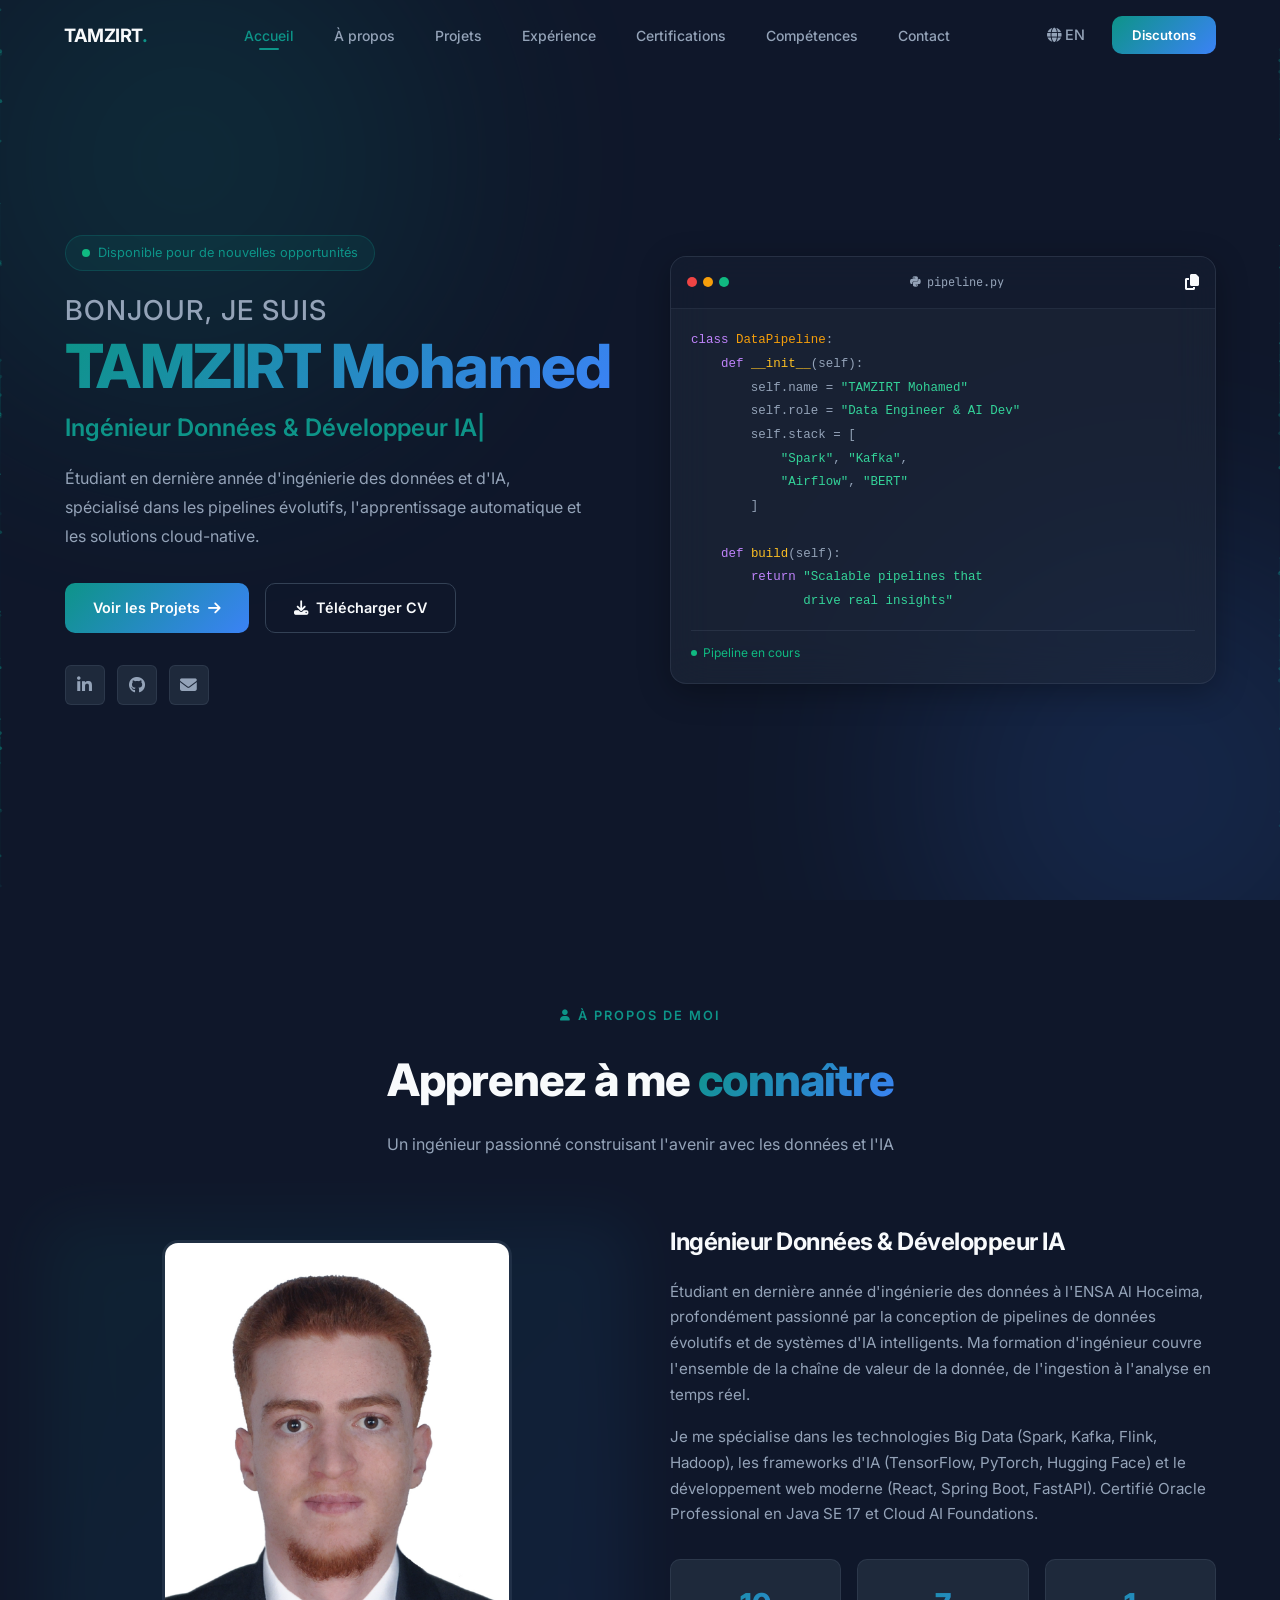
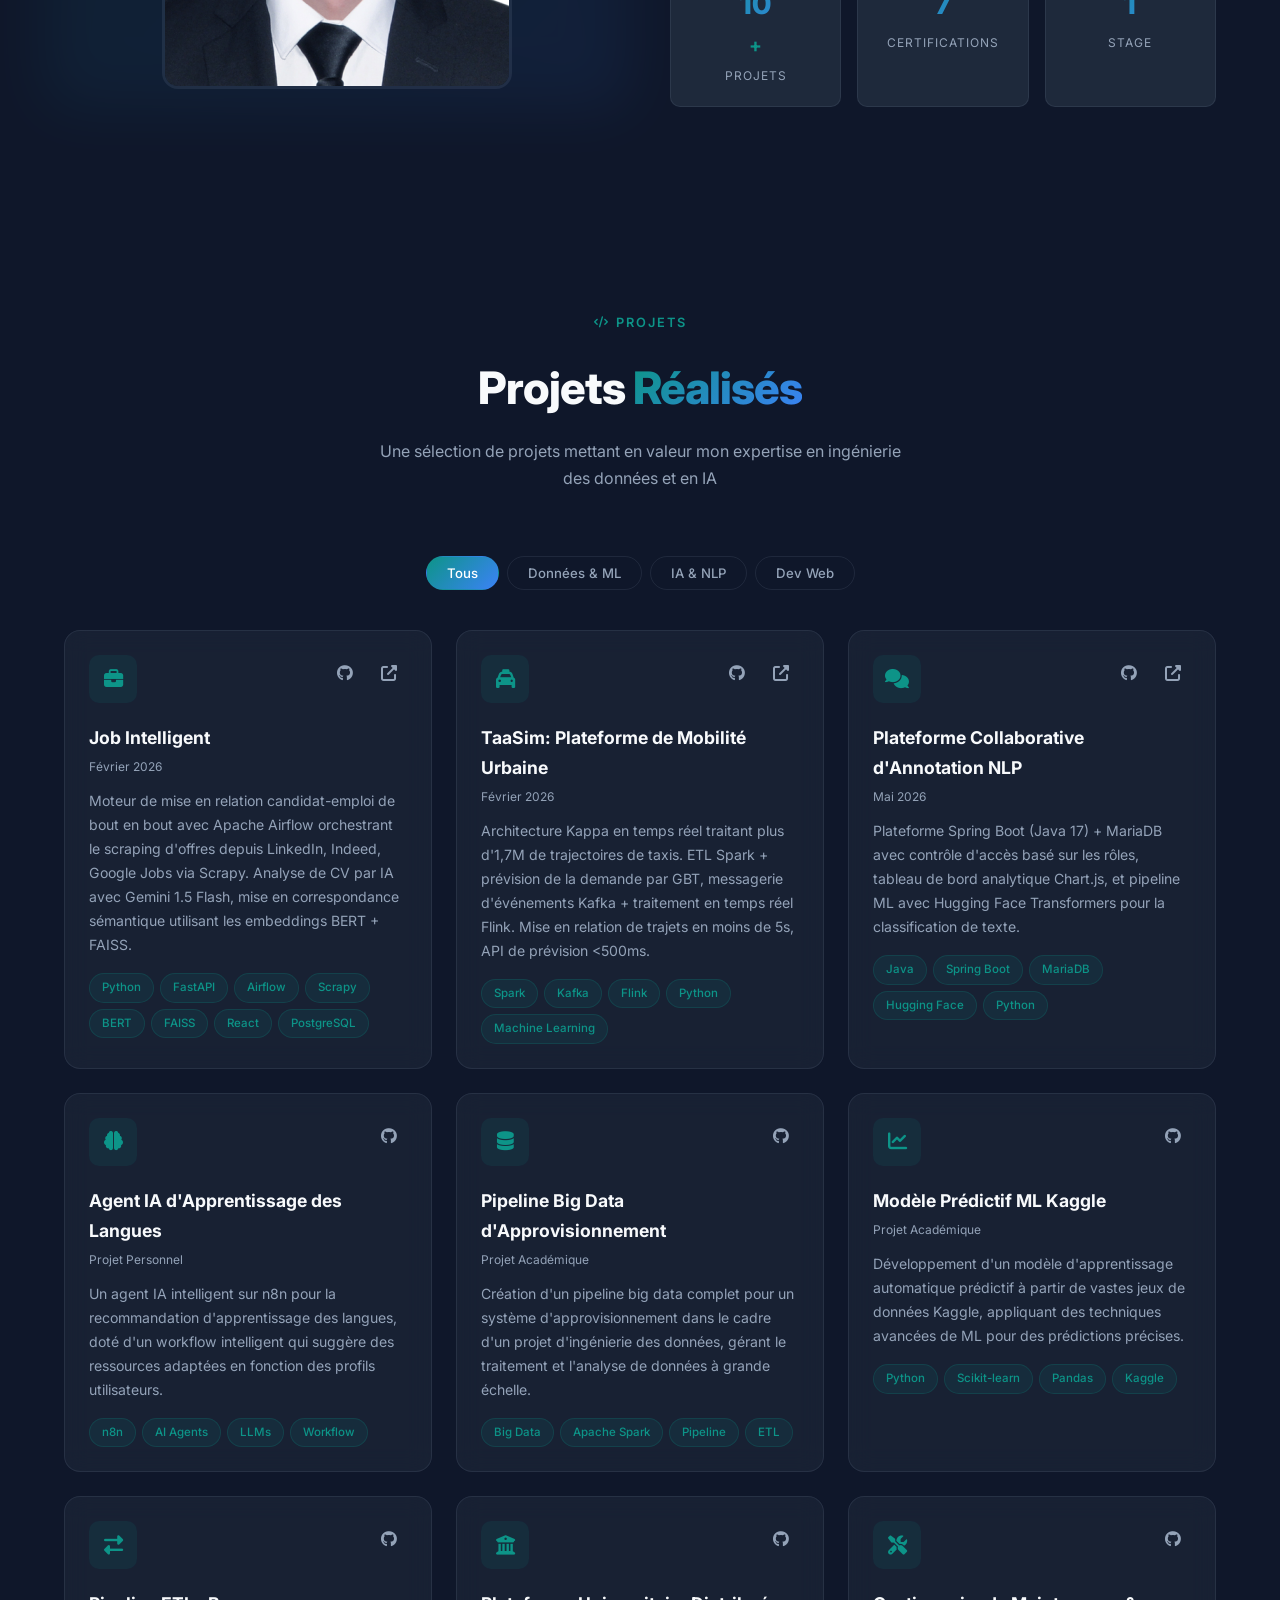
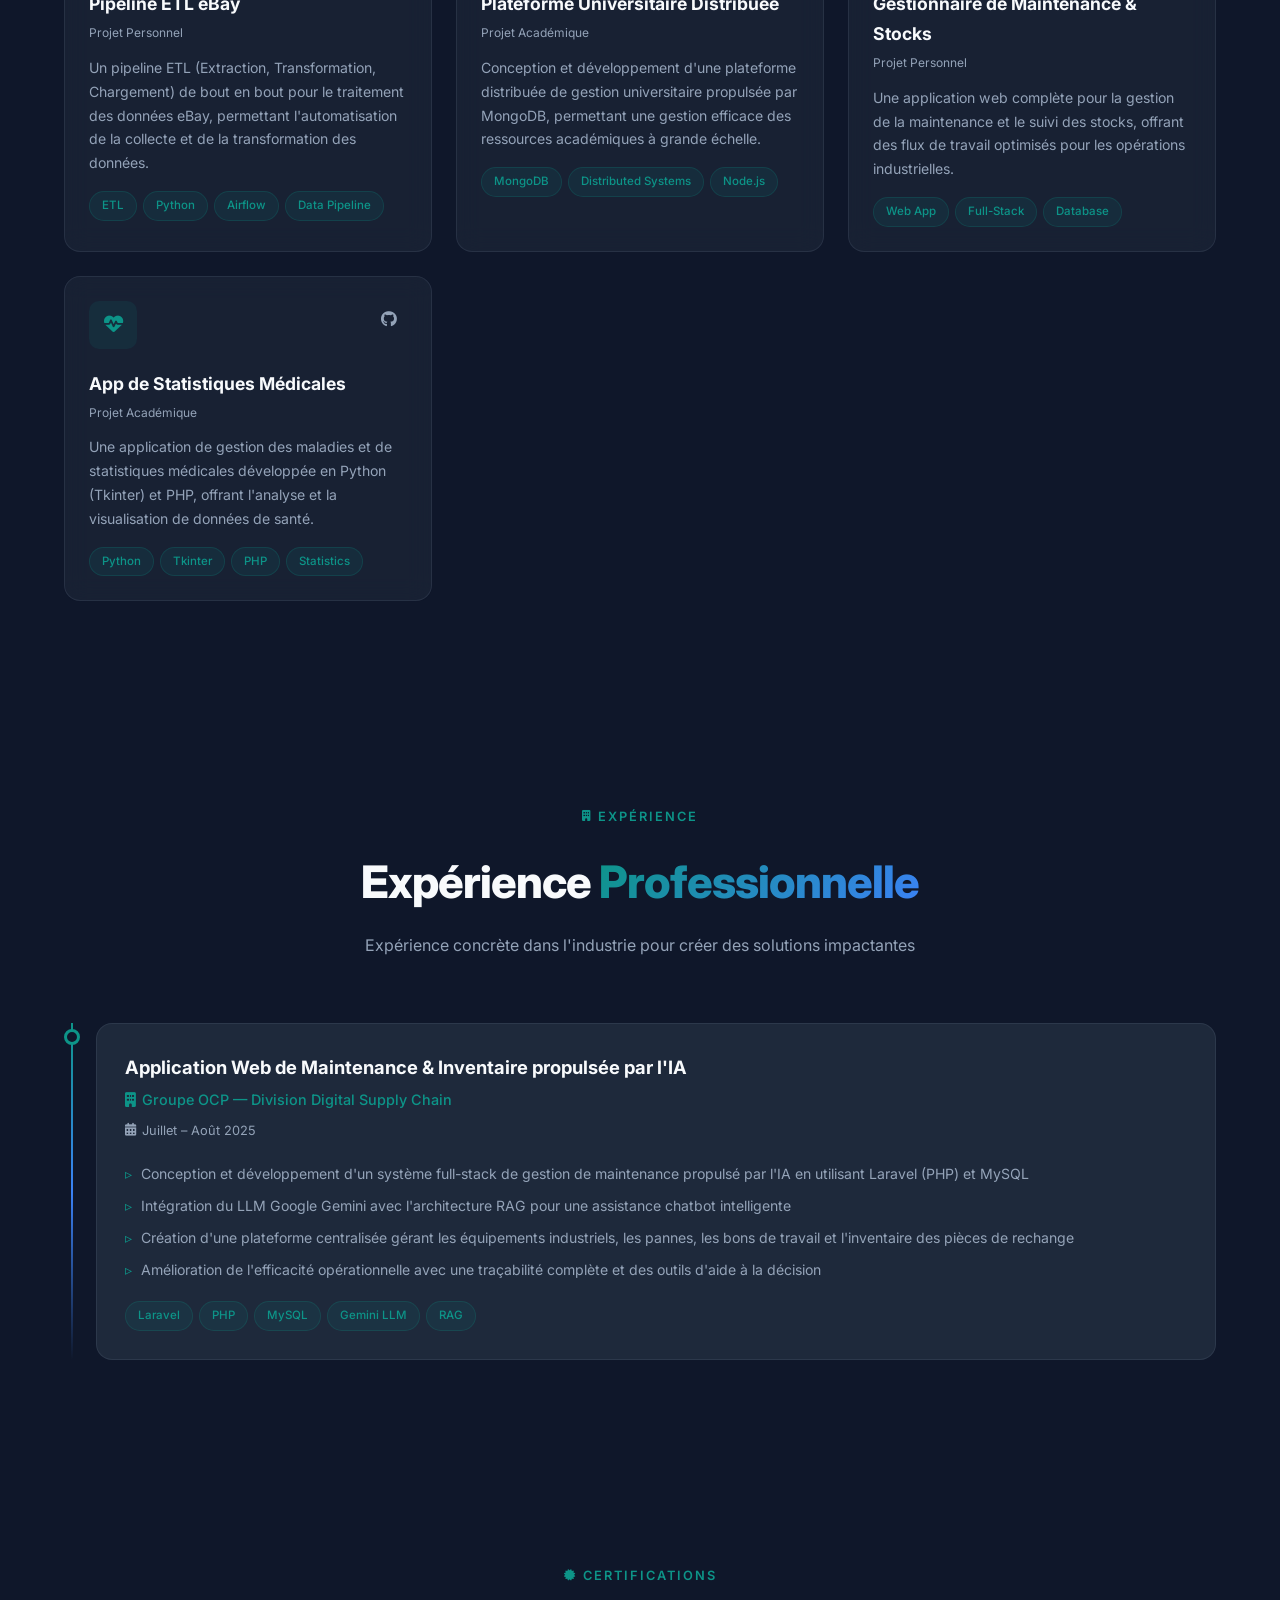
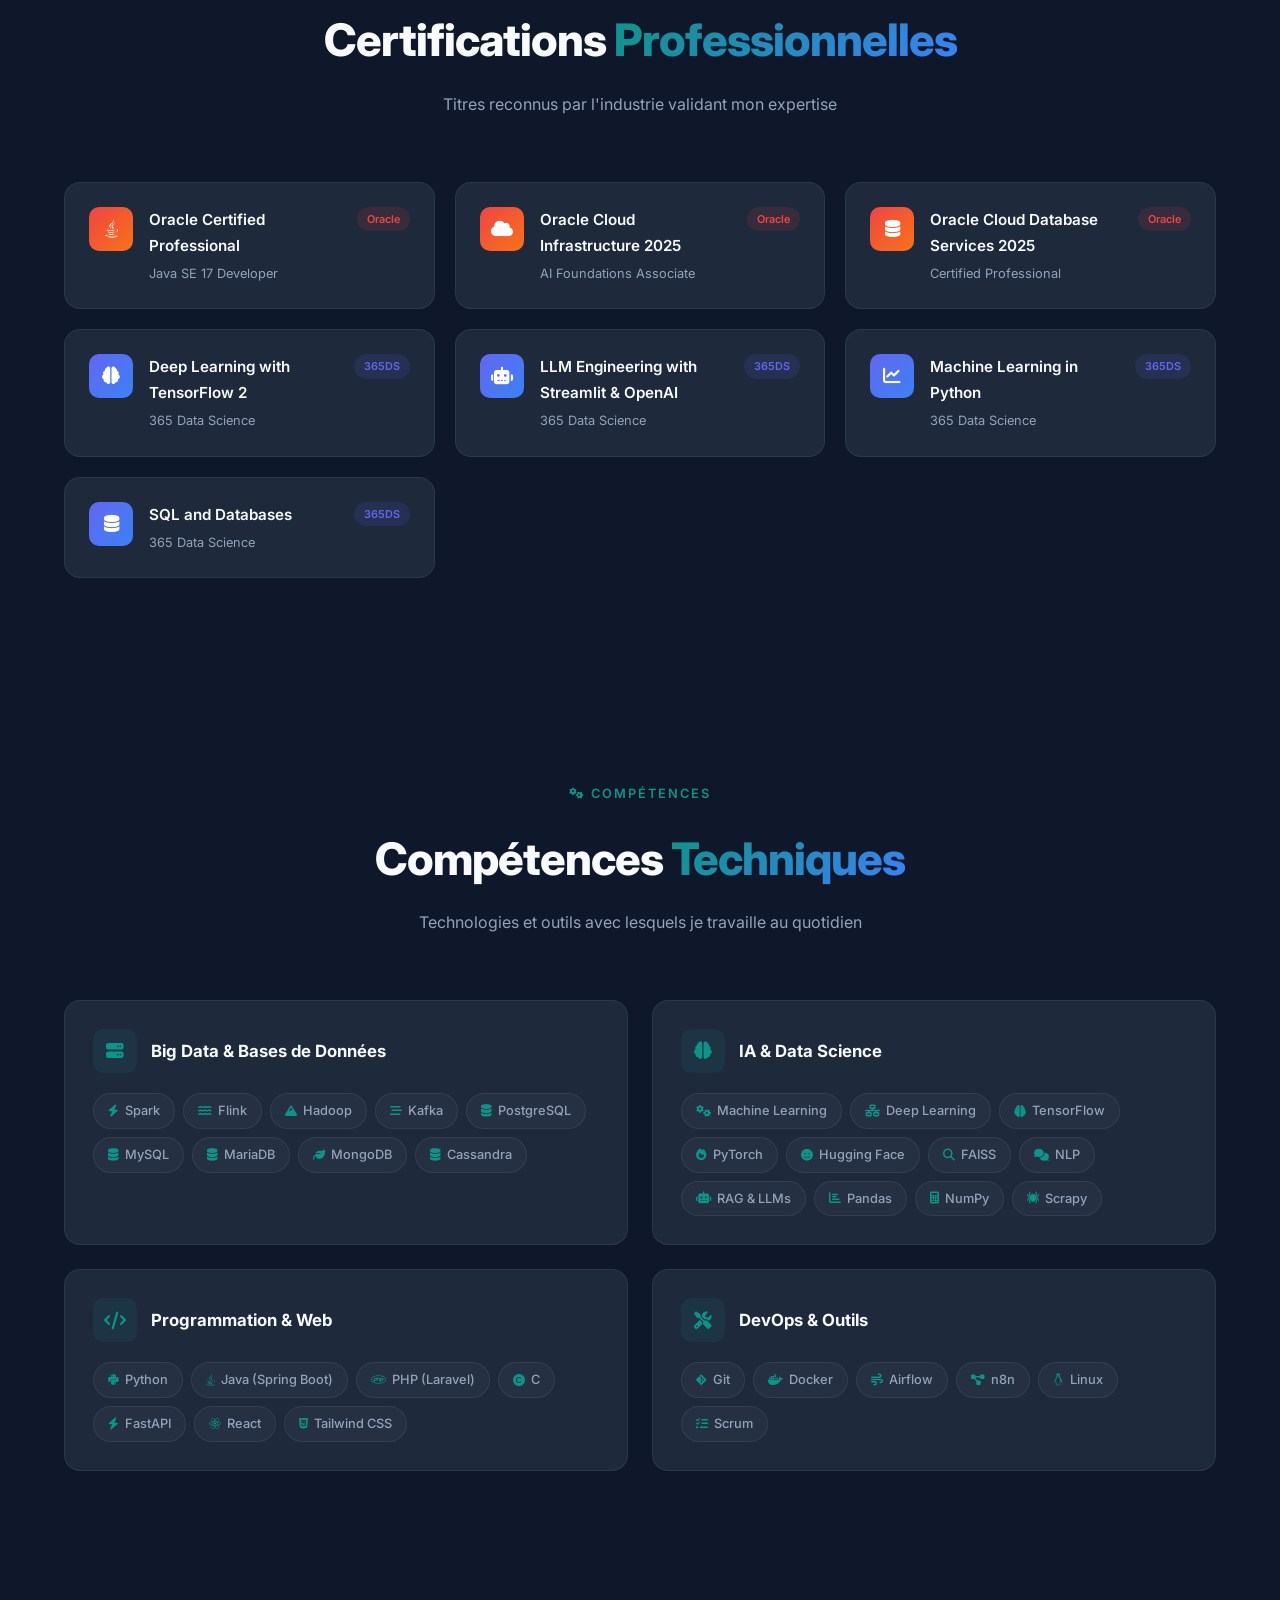
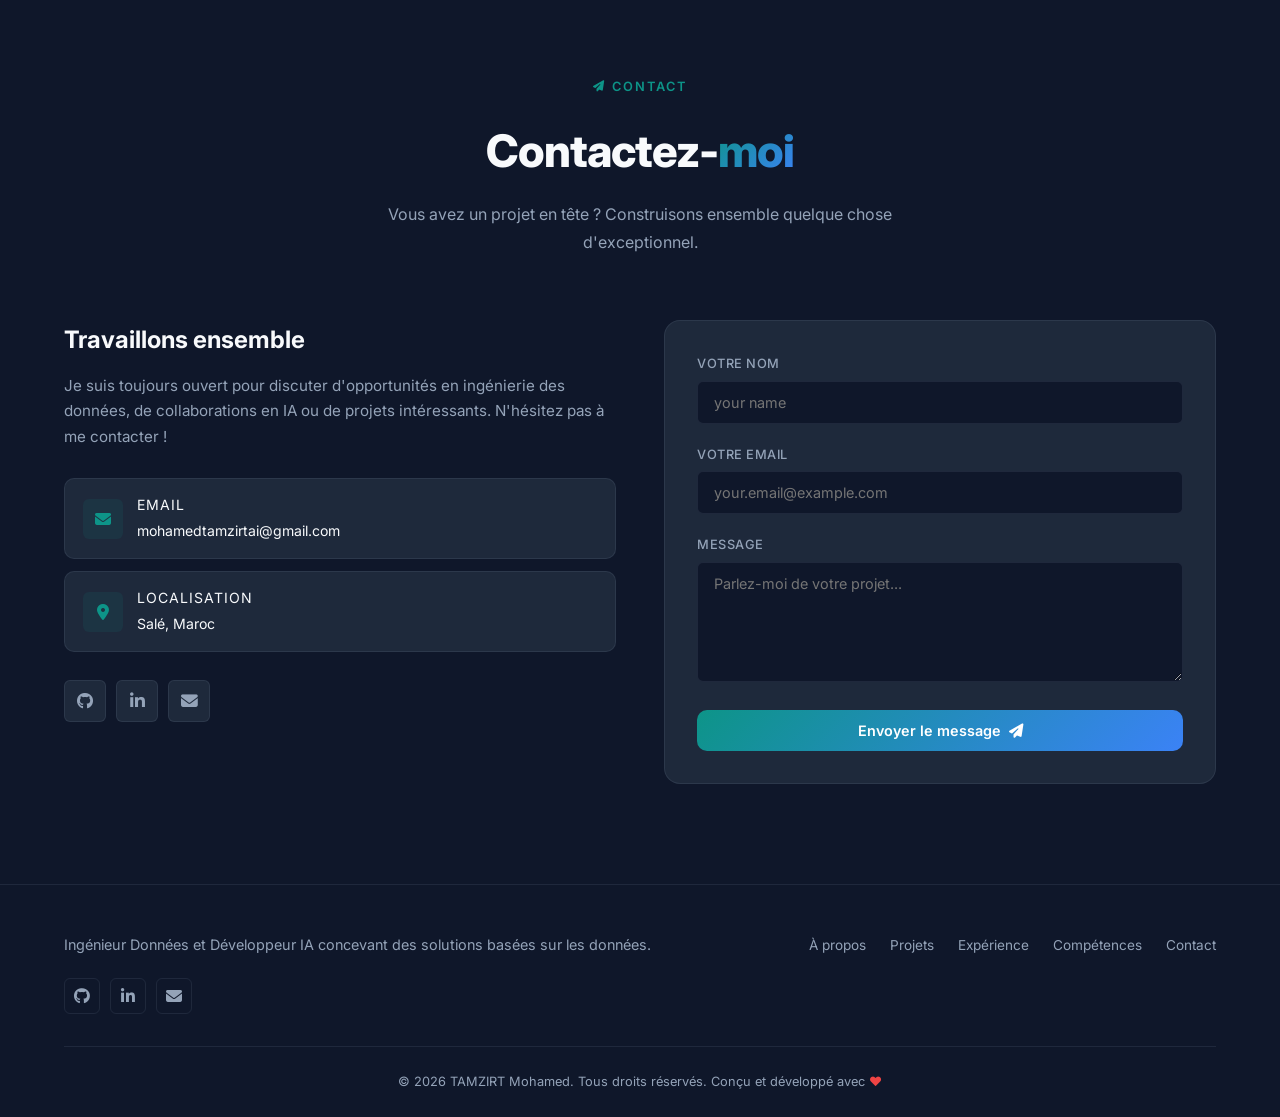
==== commit a42b11e8: "chore: update contact form input placeholders for better clarity" ====
--- a/fr.html
+++ b/fr.html
@@ -634,11 +634,11 @@
                     <form class="contact-form" id="contact-form">
                         <div class="form-group">
                             <label for="name">Votre Nom</label>
-                            <input type="text" id="name" name="name" placeholder="John Doe" required>
+                            <input type="text" id="name" name="name" placeholder="your name" required>
                         </div>
                         <div class="form-group">
                             <label for="email">Votre Email</label>
-                            <input type="email" id="email" name="email" placeholder="john@example.com" required>
+                            <input type="email" id="email" name="email" placeholder="your.email@example.com" required>
                         </div>
                         <div class="form-group">
                             <label for="message">Message</label>
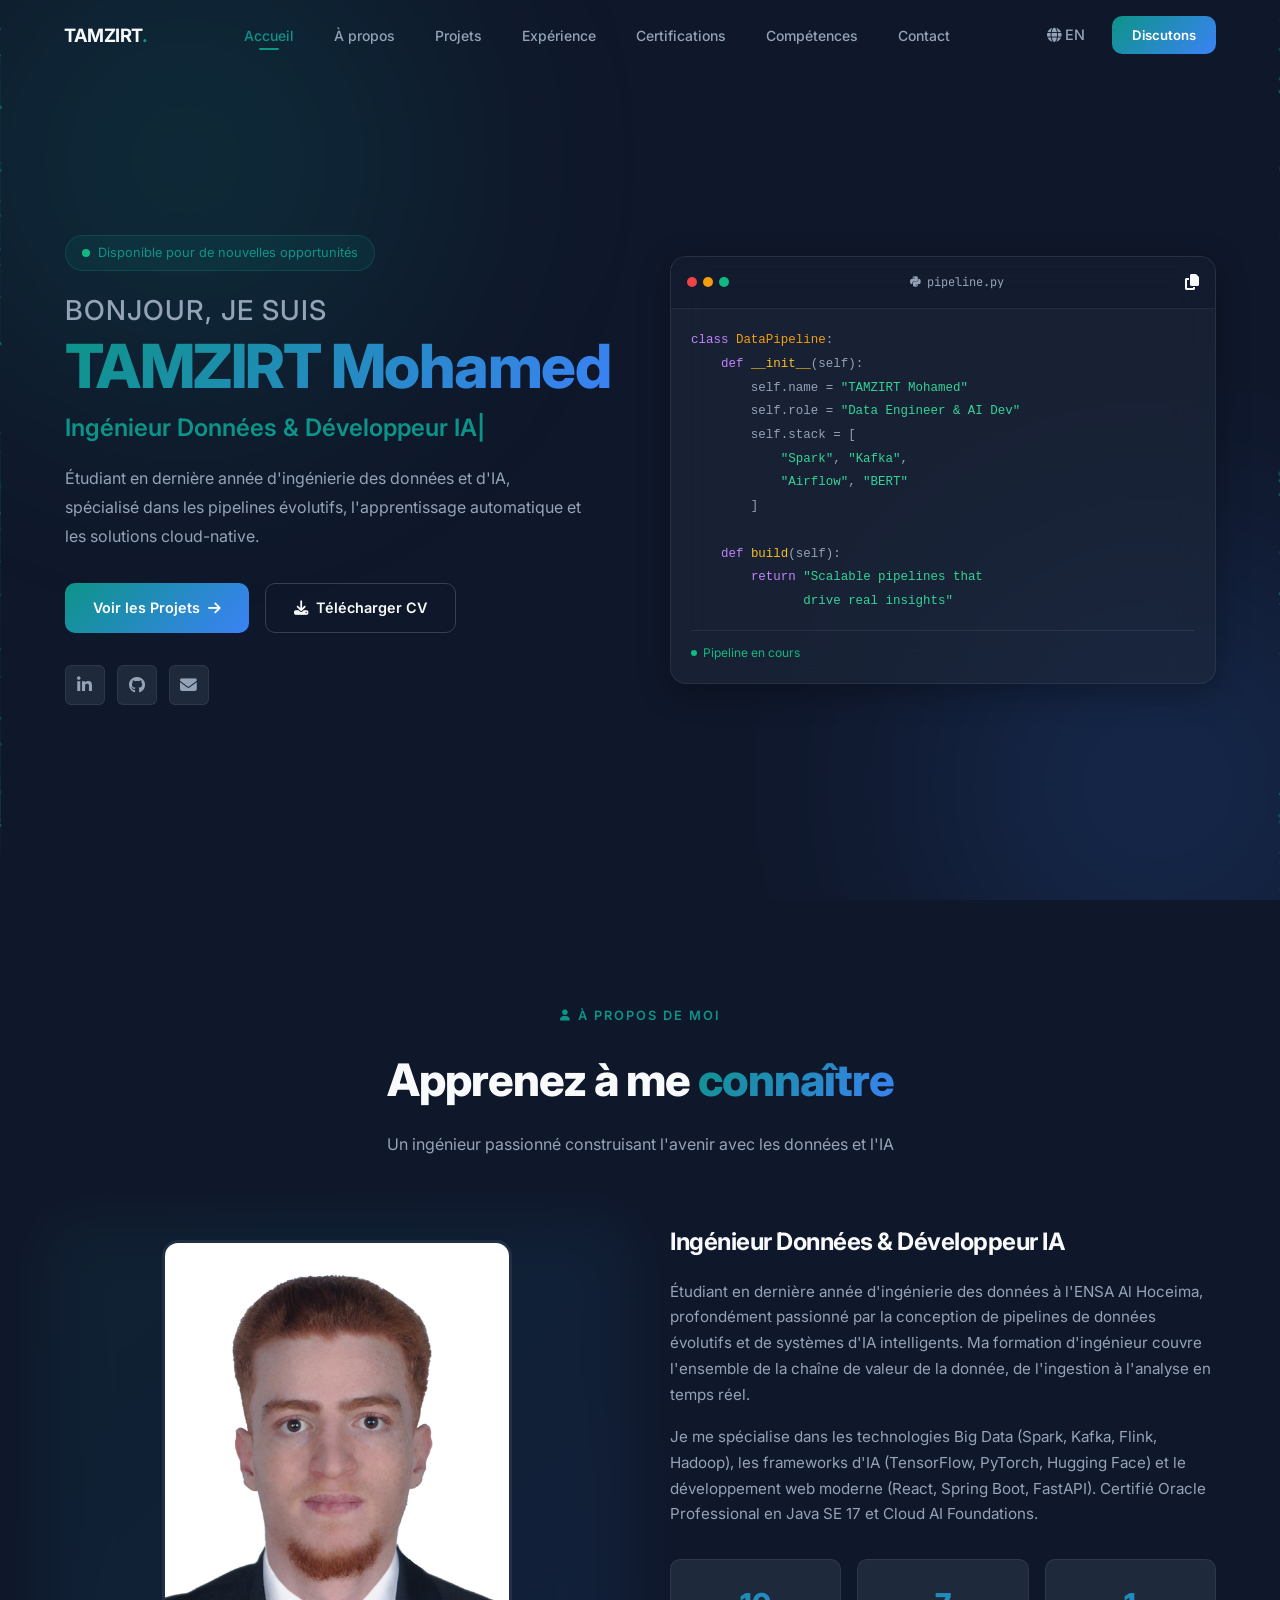
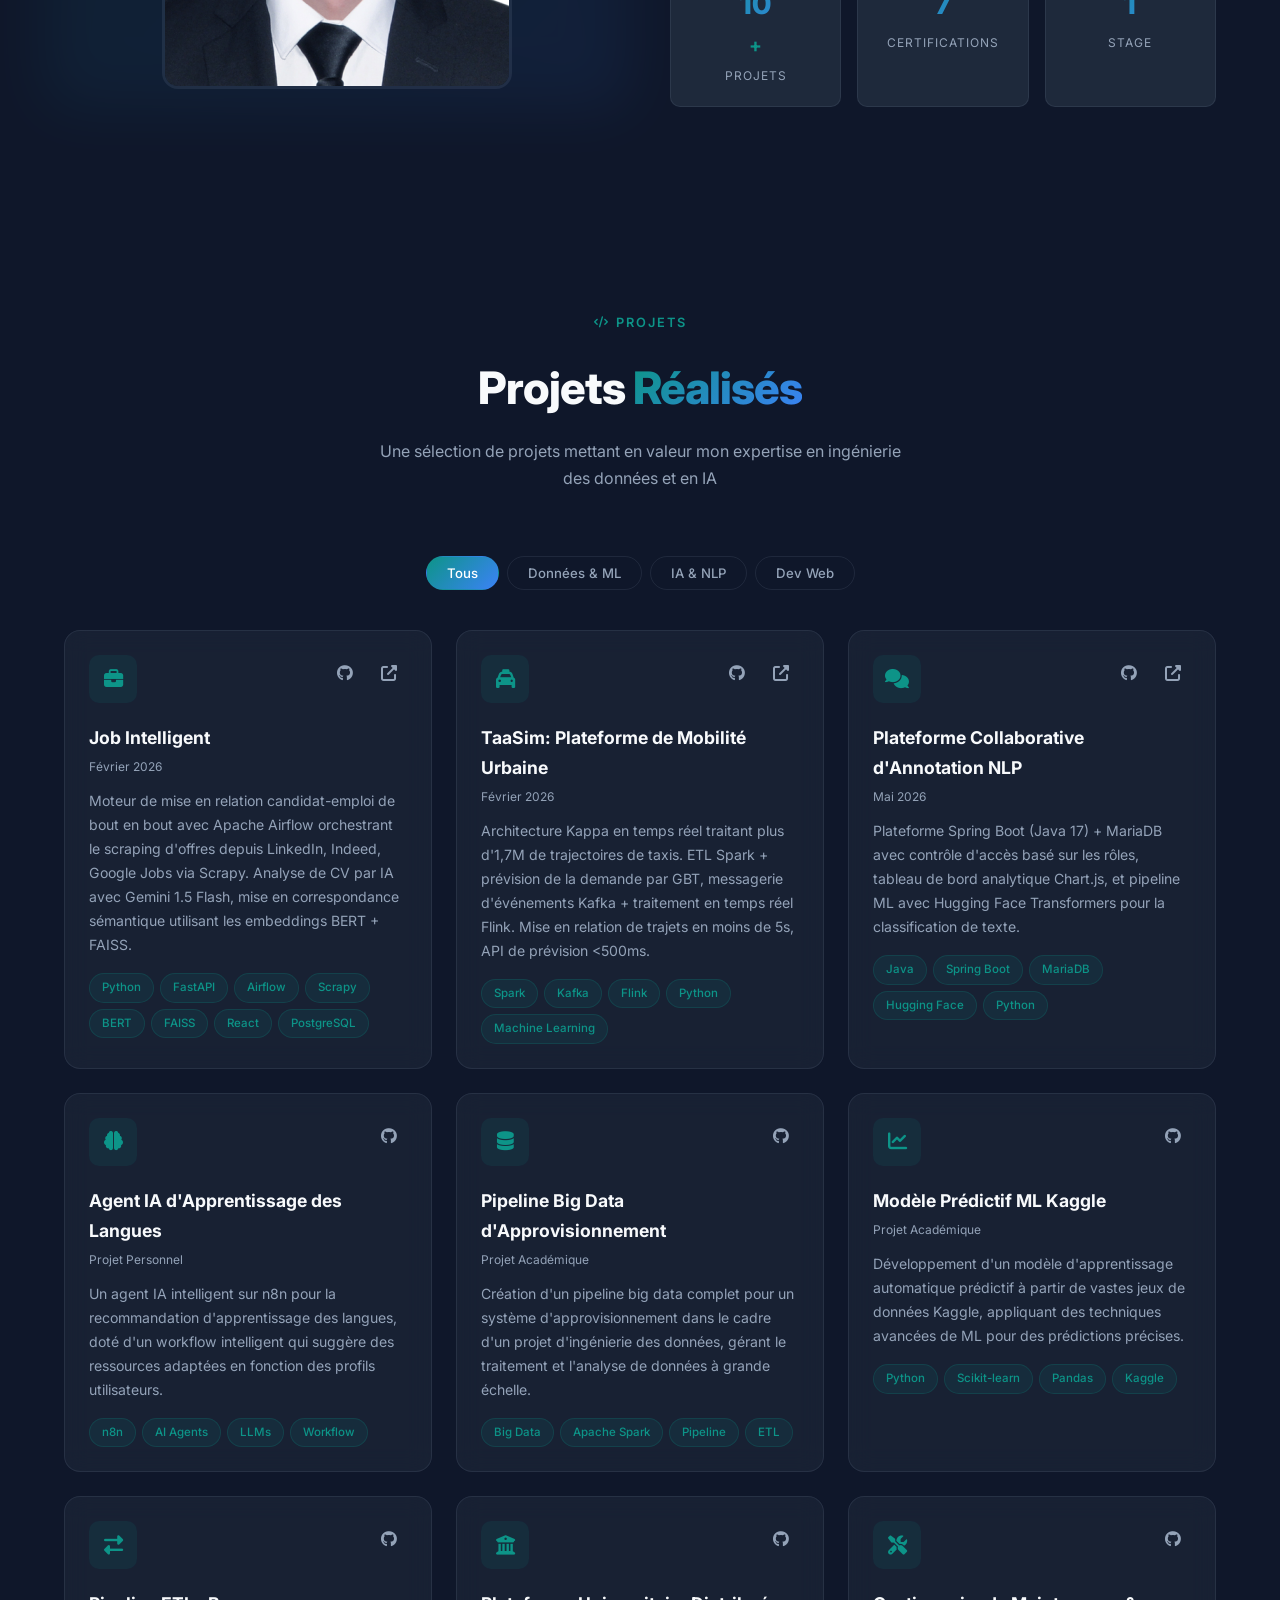
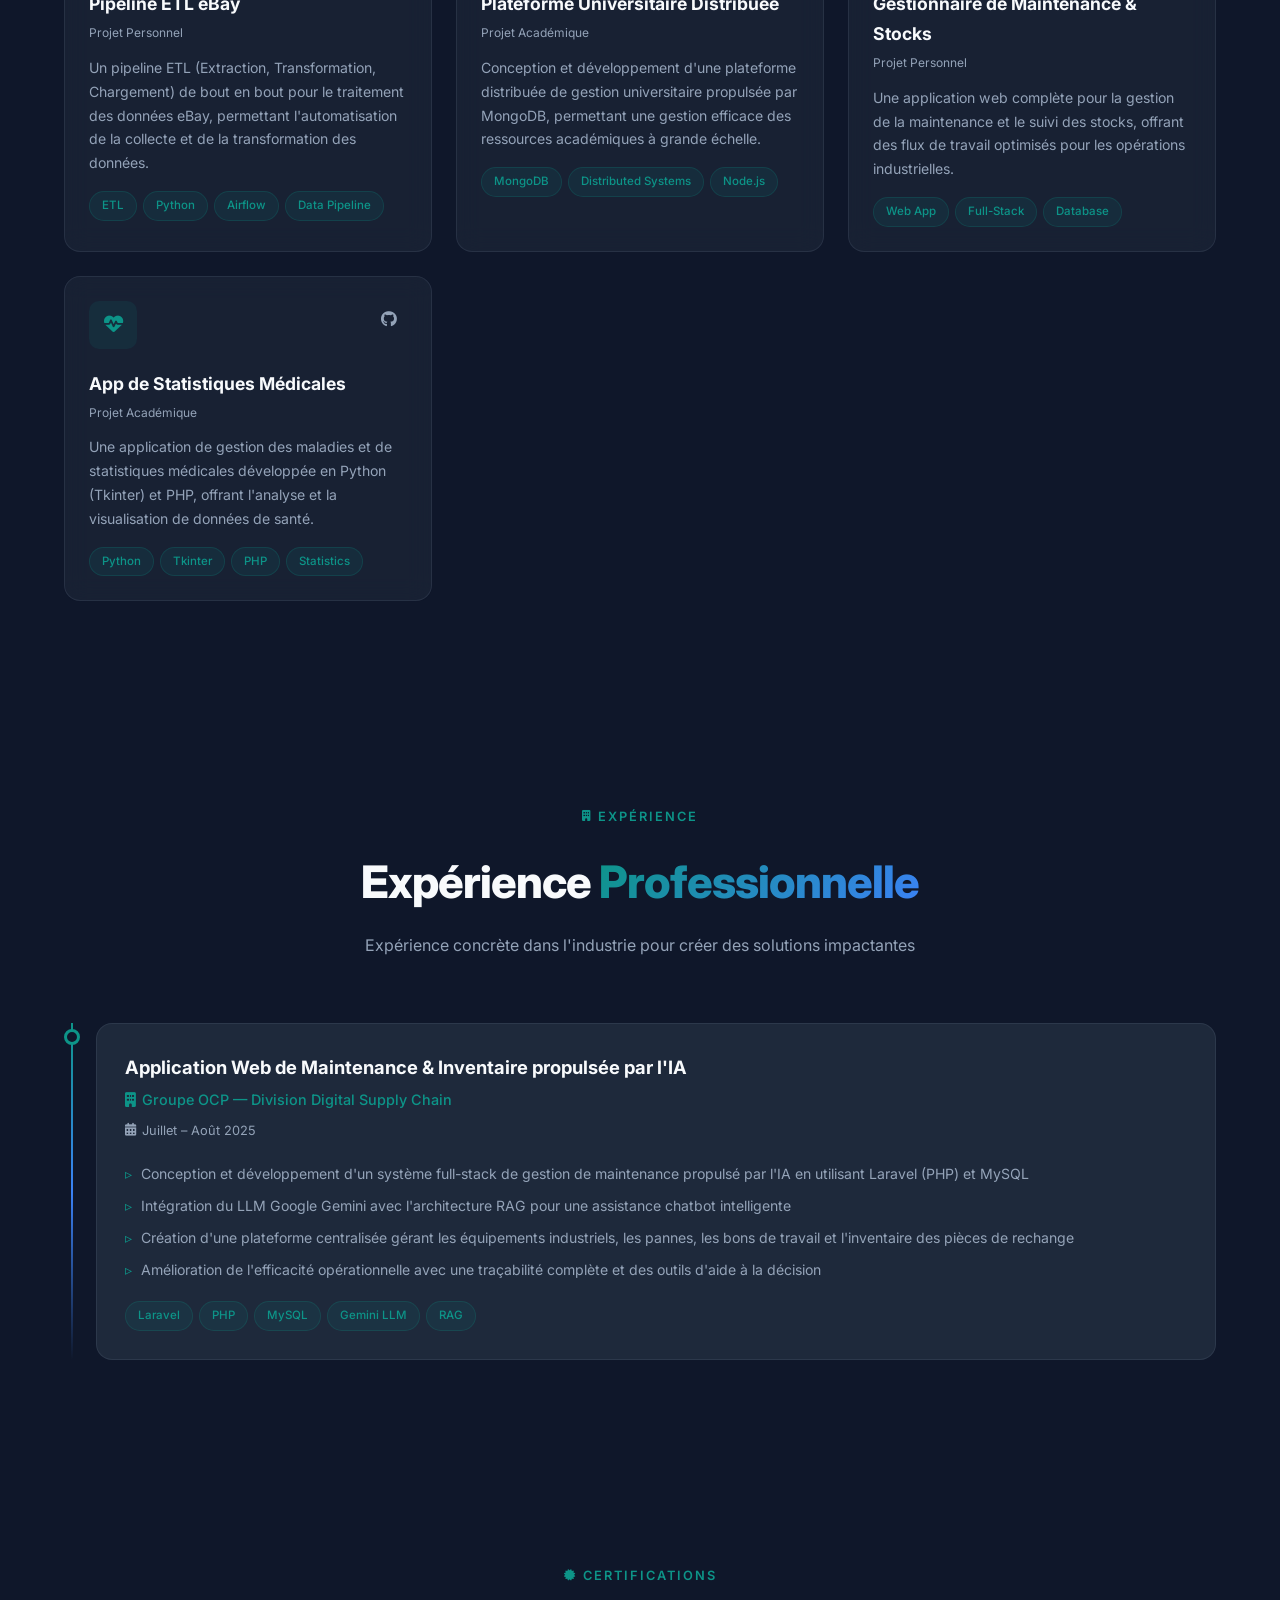
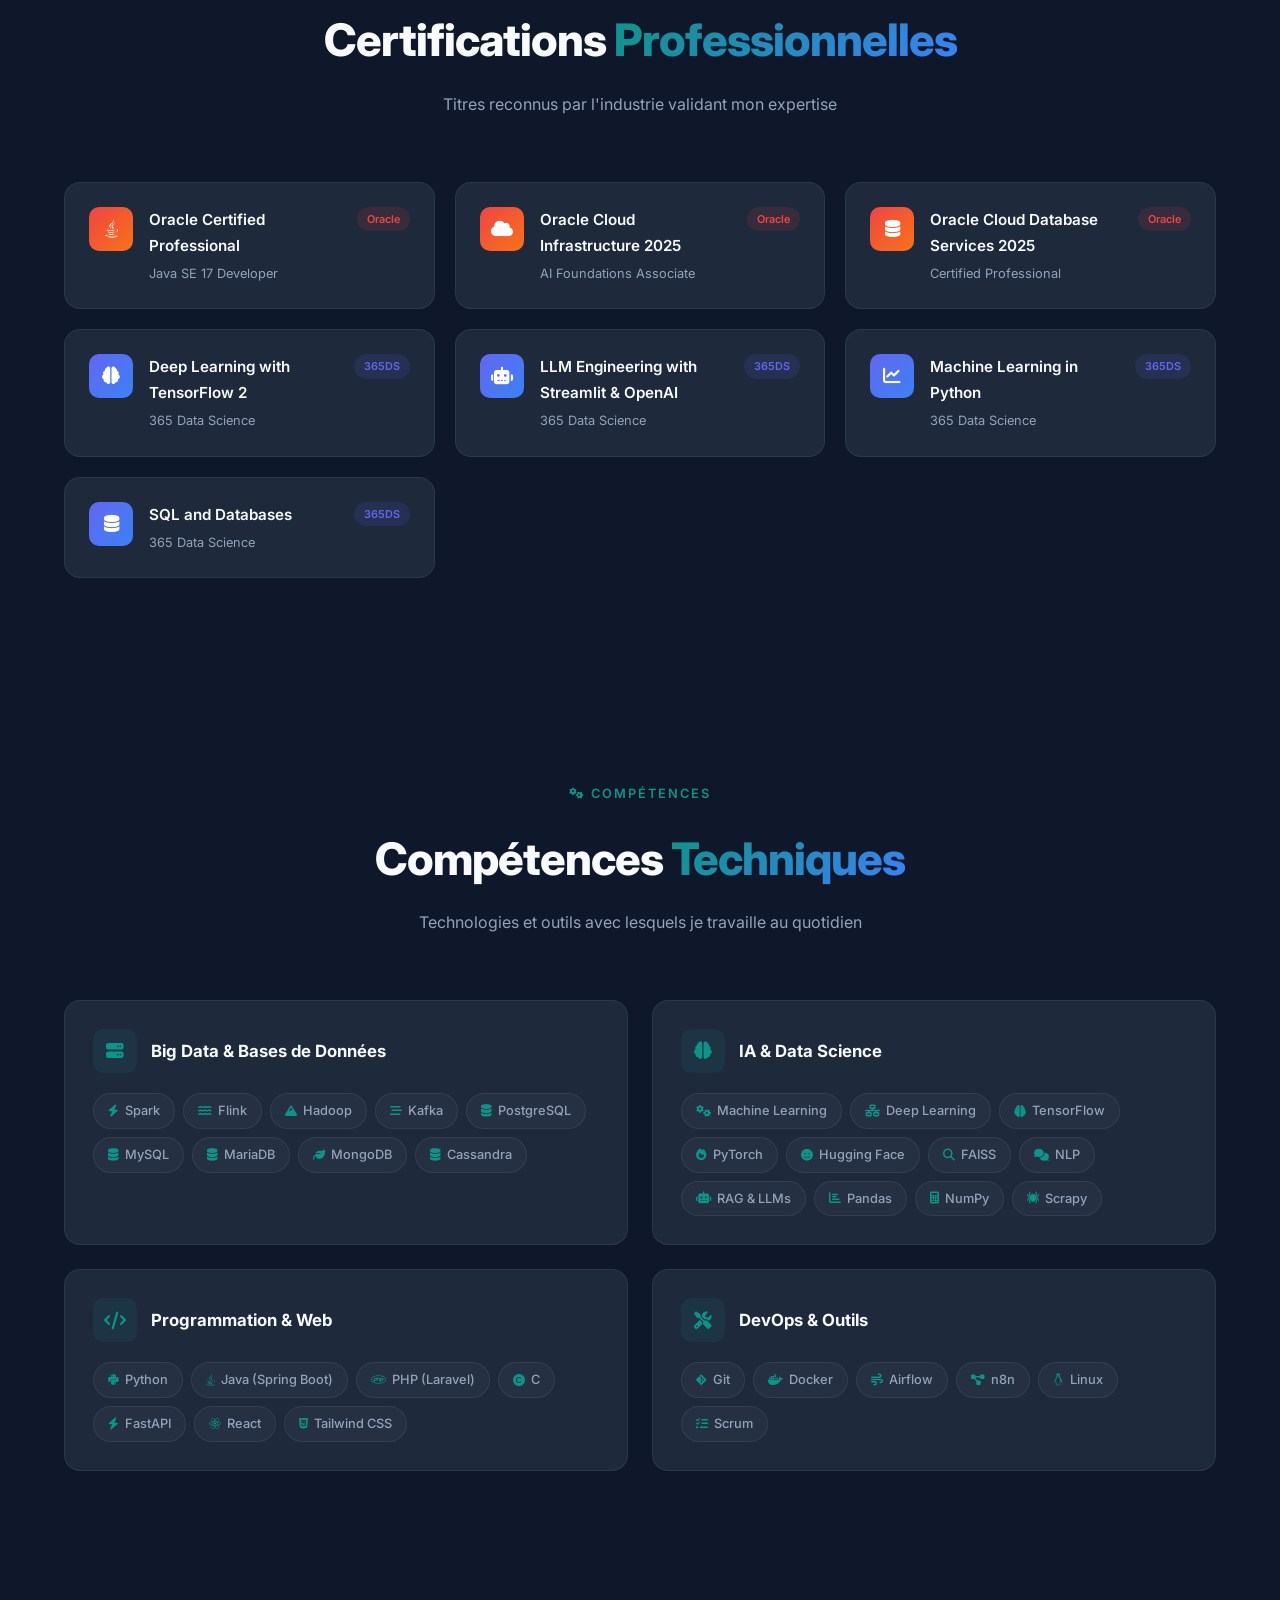
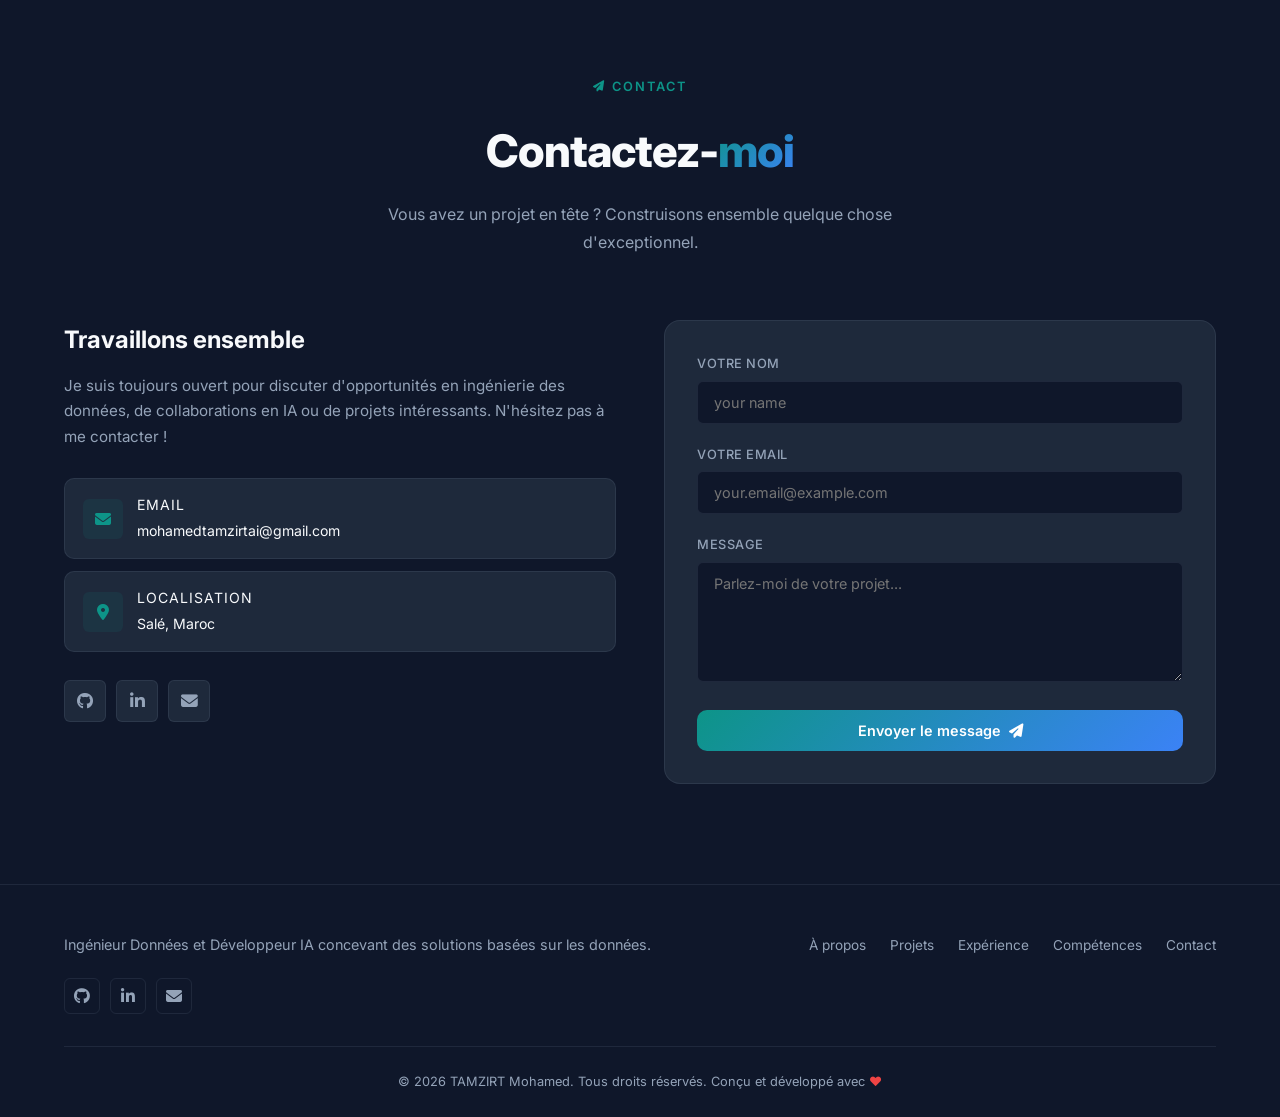
==== commit 638bec7c: "feat: update resume file path and add new CV document" ====
--- a/fr.html
+++ b/fr.html
@@ -80,7 +80,7 @@
                         <span>Voir les Projets</span>
                         <i class="fas fa-arrow-right"></i>
                     </a>
-                    <a href="assets/Mohamed_TAMZIRT_Resume_FR.pdf" class="btn btn-outline" download>
+                    <a href="assets/cv_mohamed_tamzirt_pfa_2026.pdf" class="btn btn-outline" download>
                         <i class="fas fa-download"></i>
                         <span>Télécharger CV</span>
                     </a>
